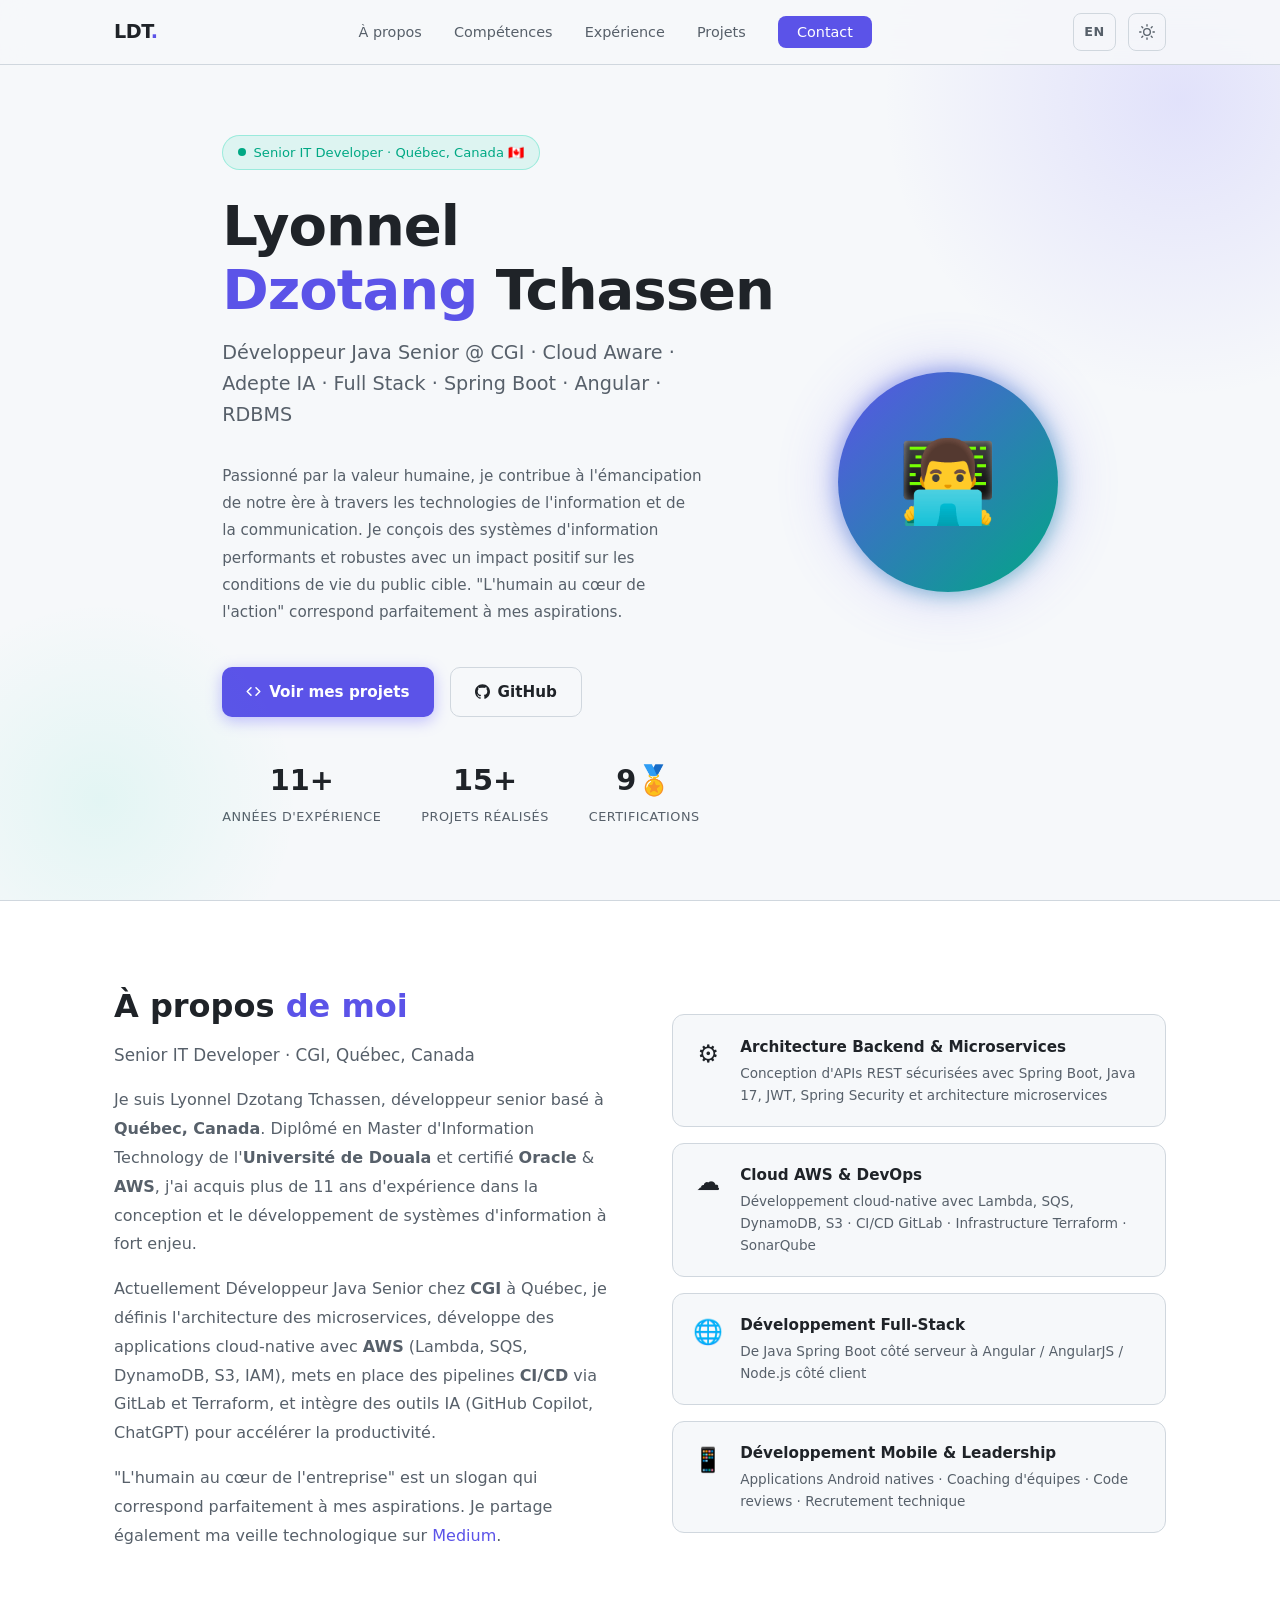
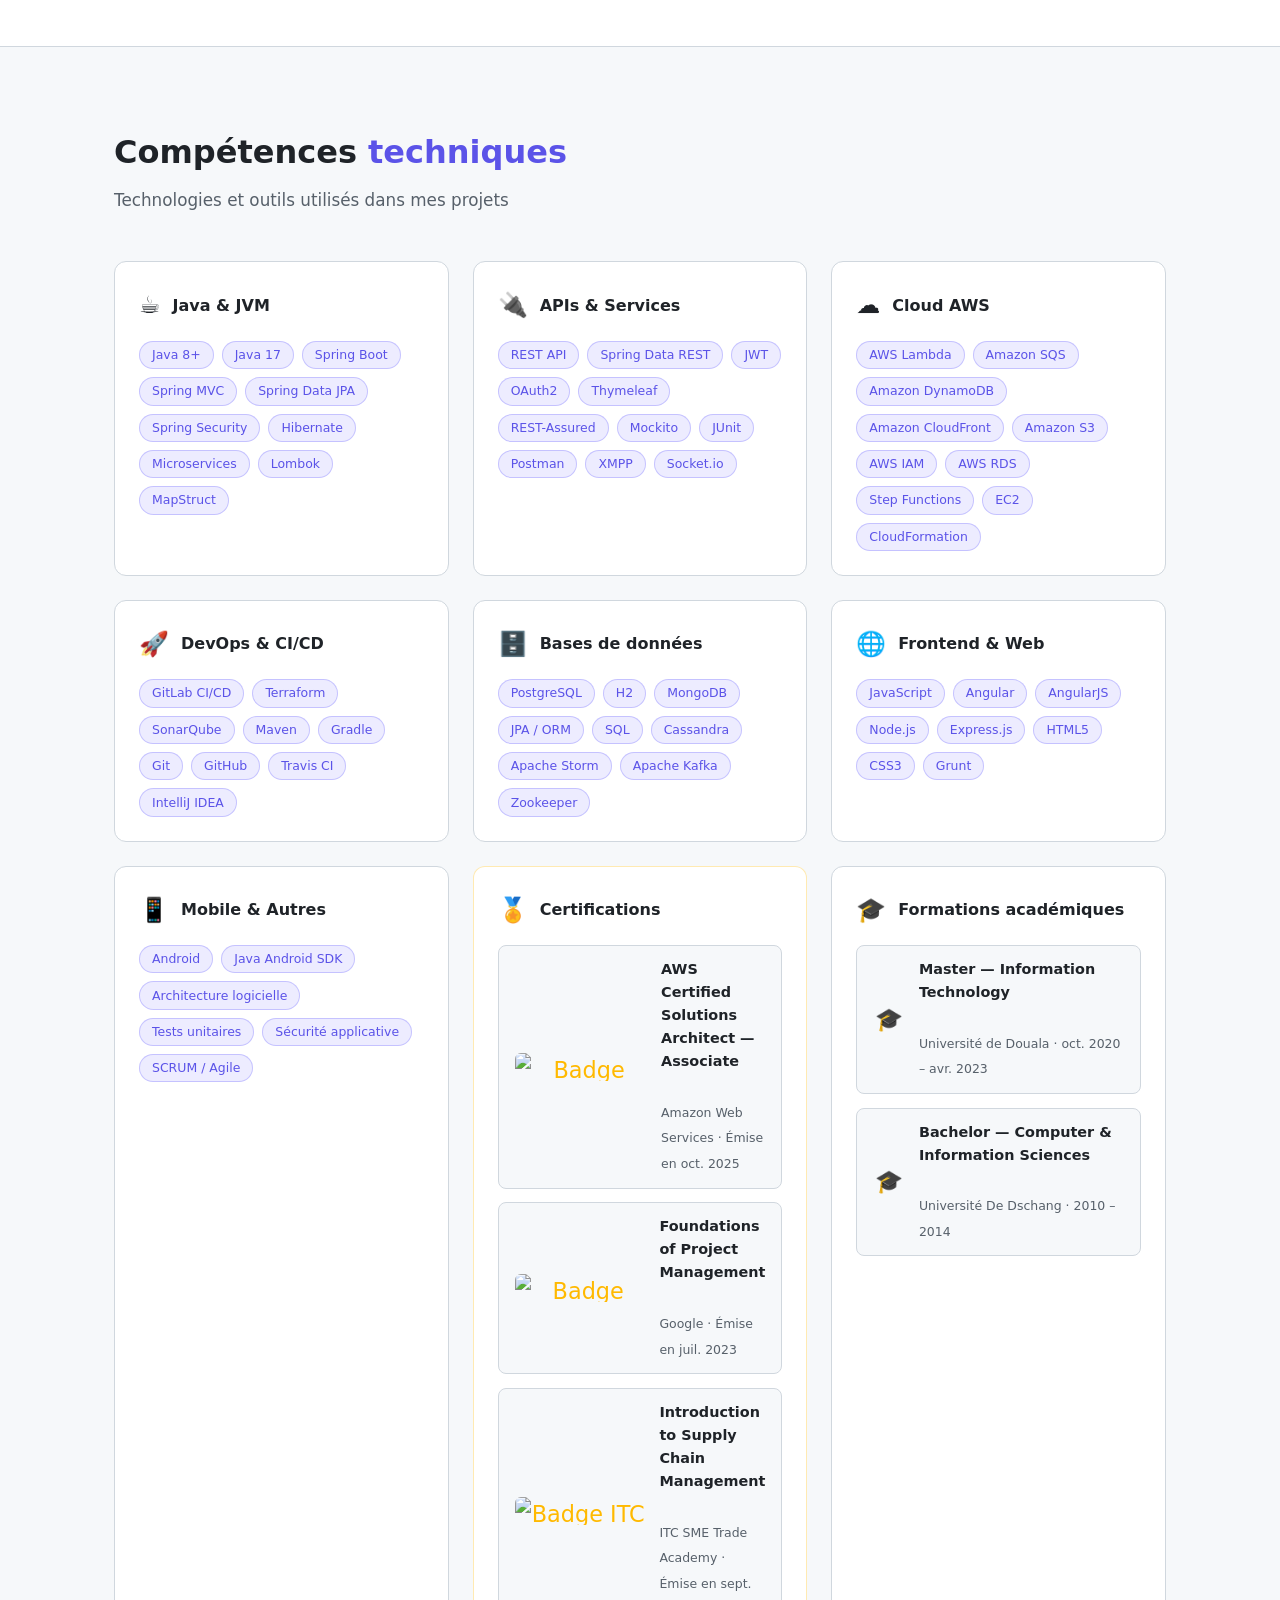
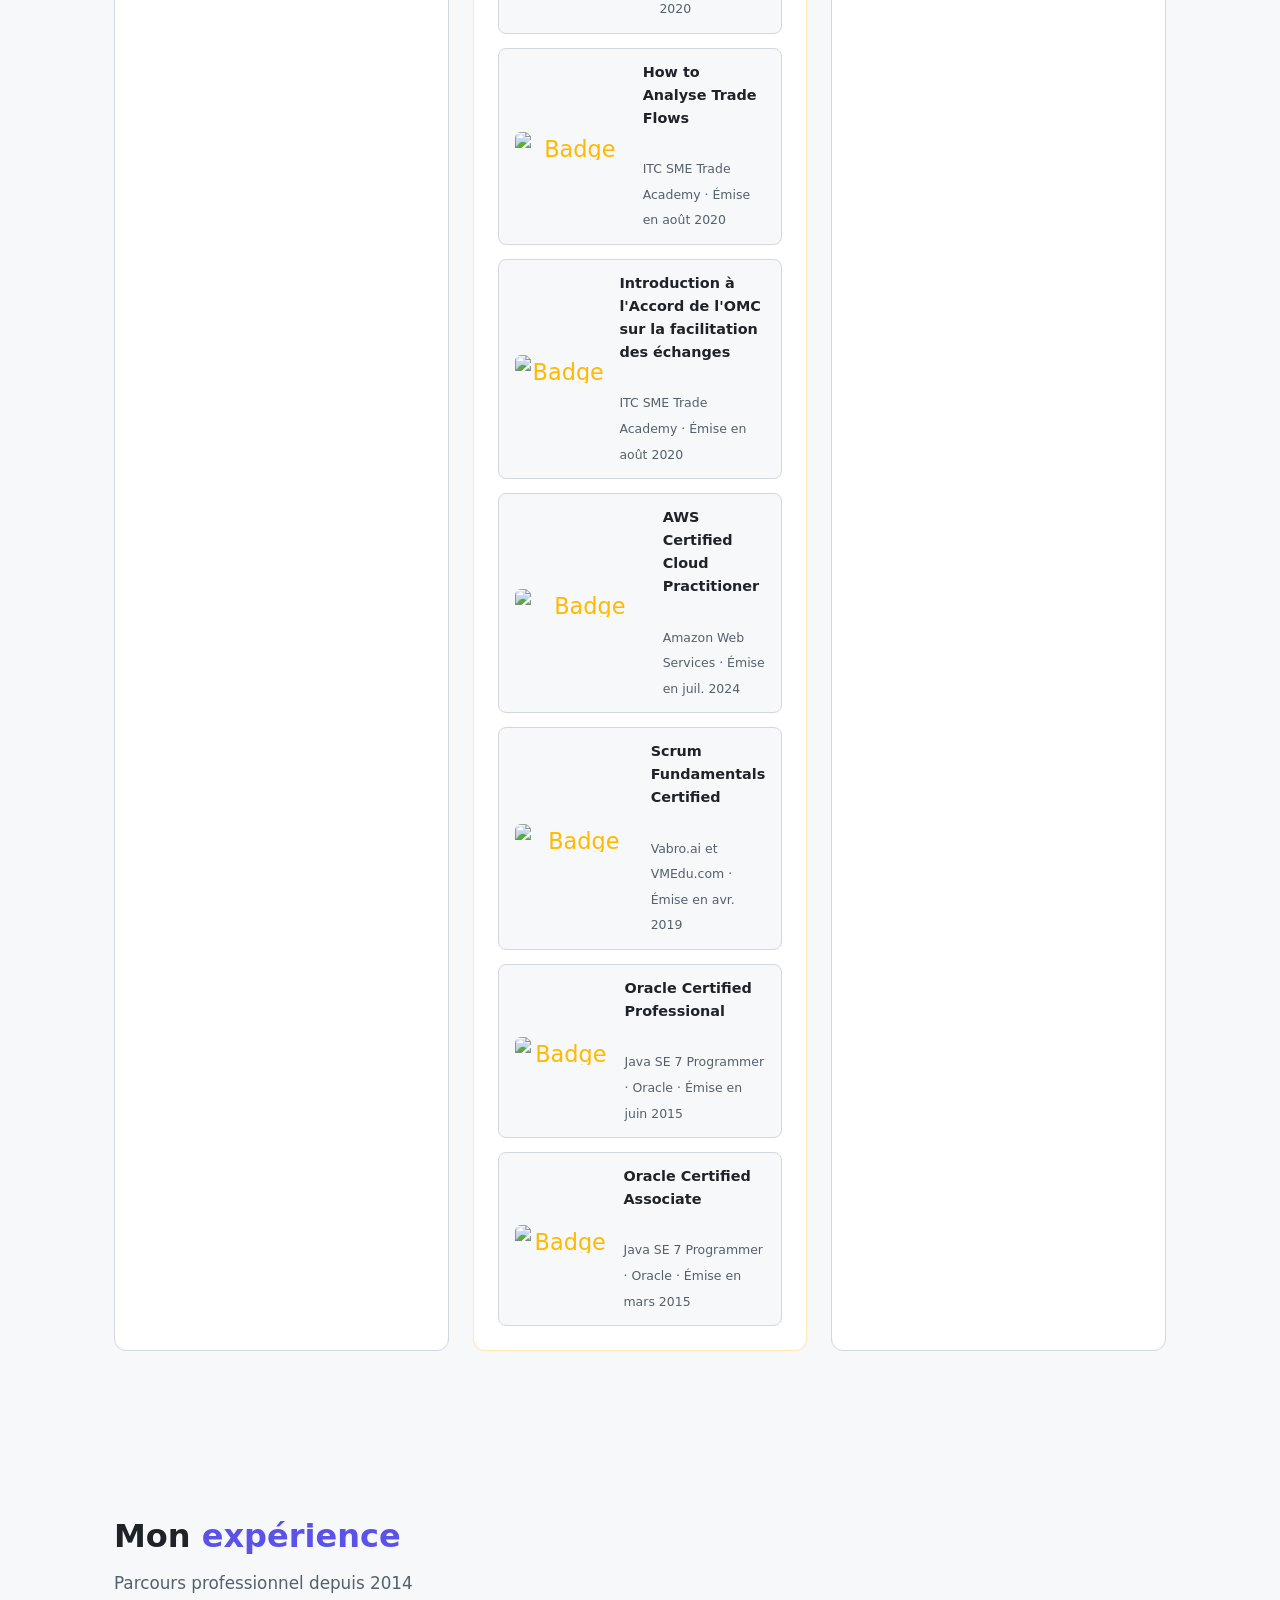
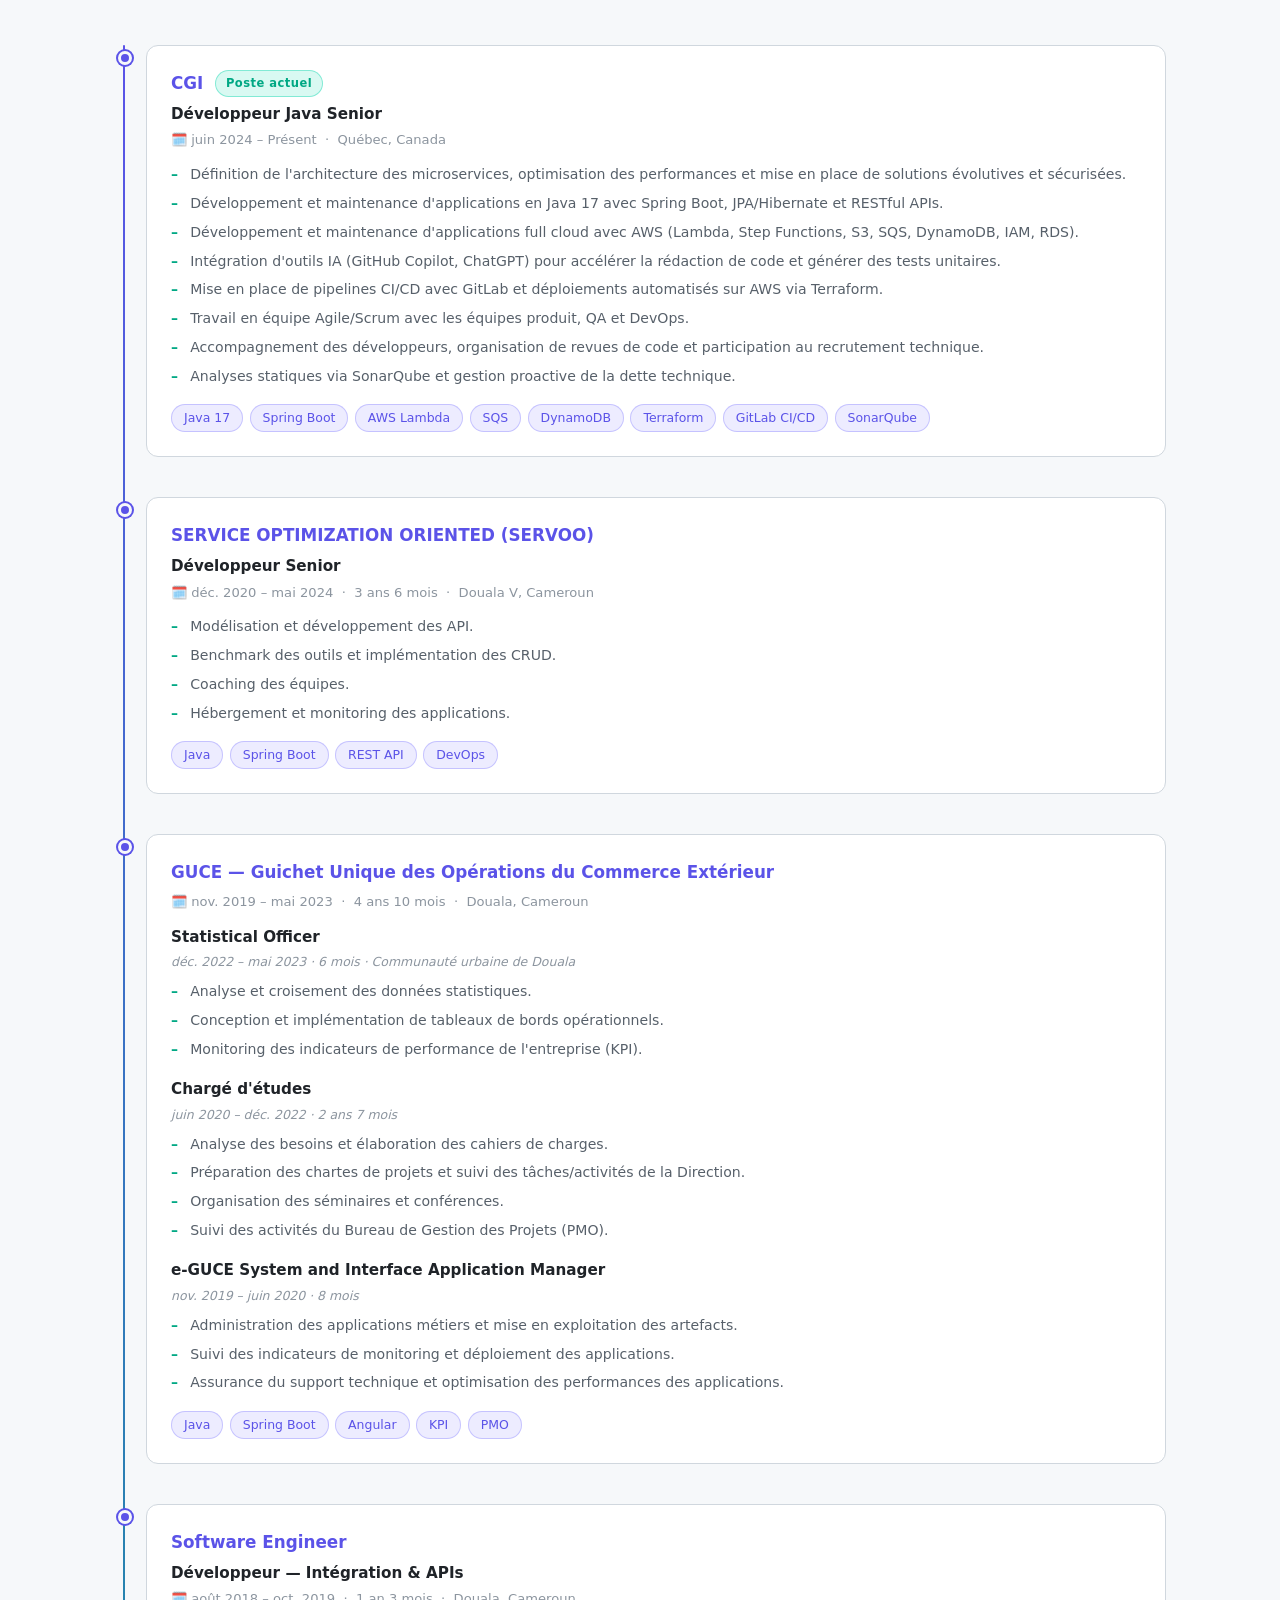
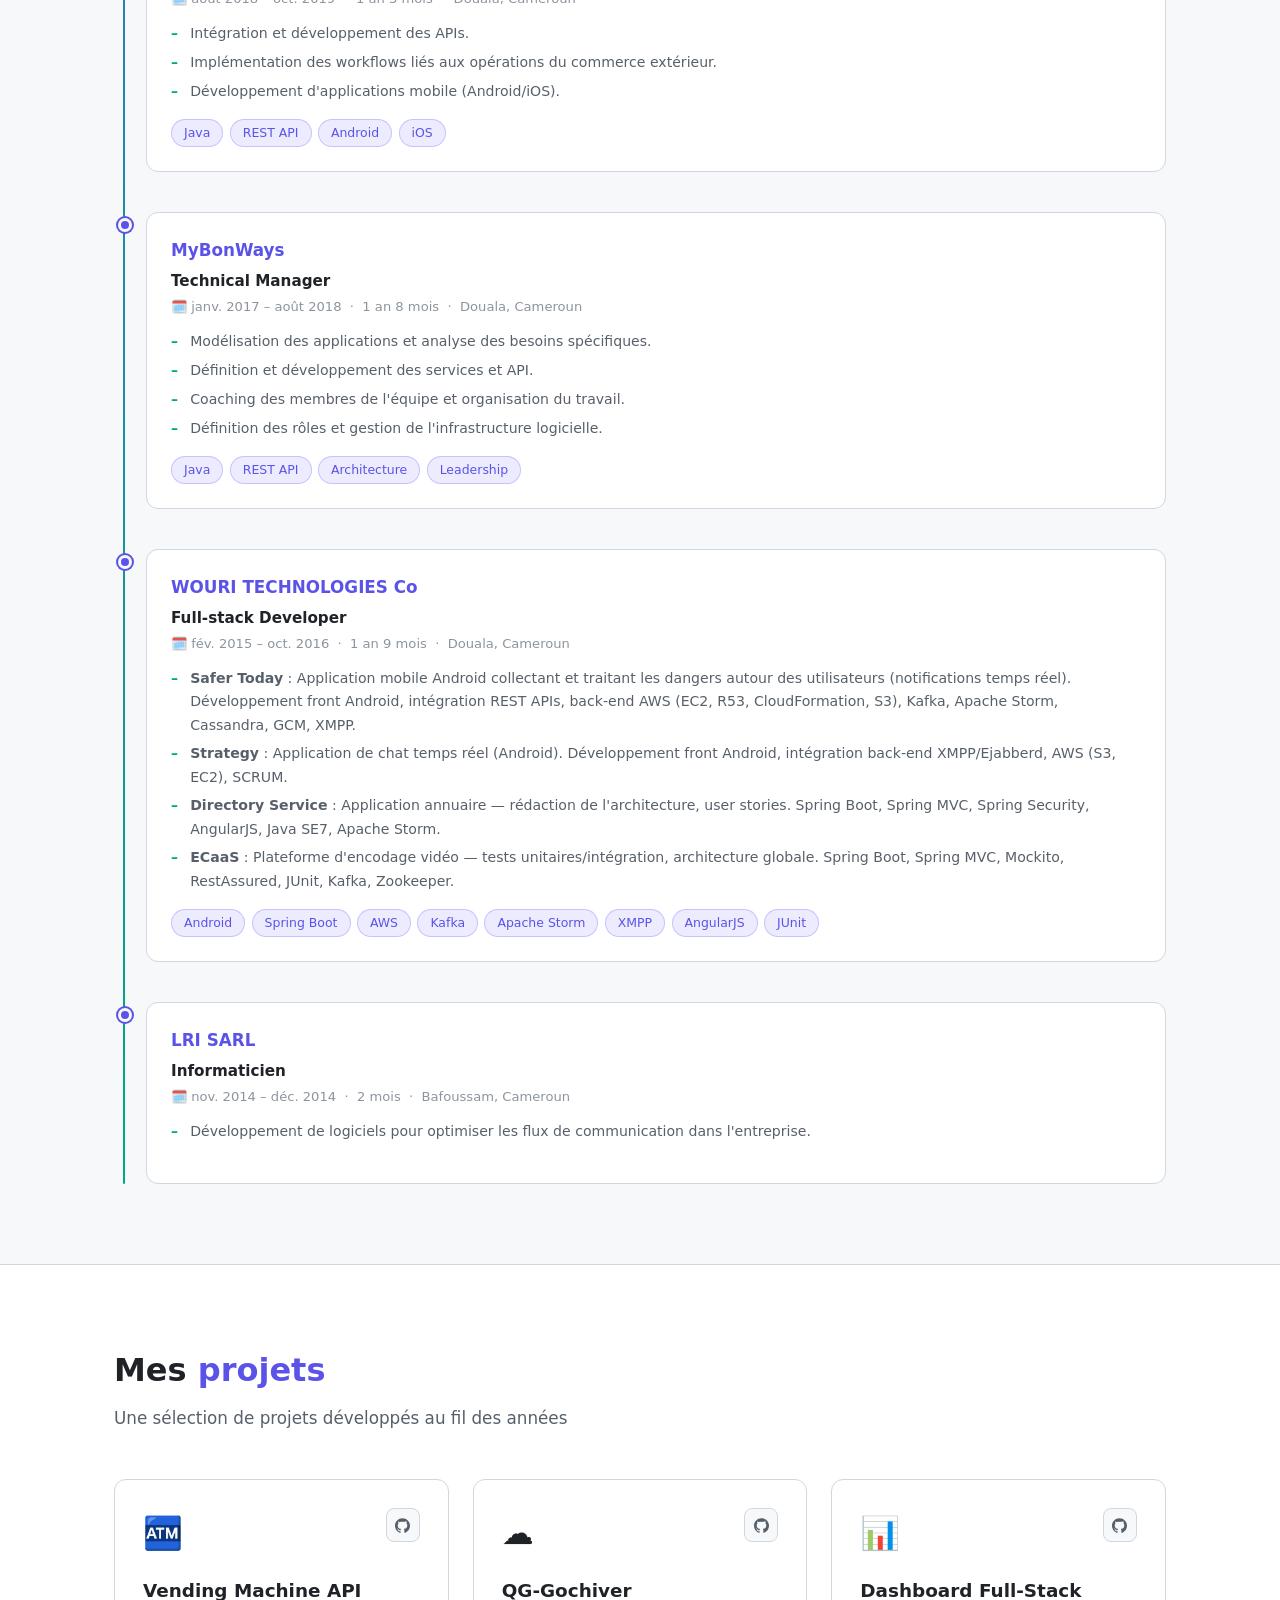
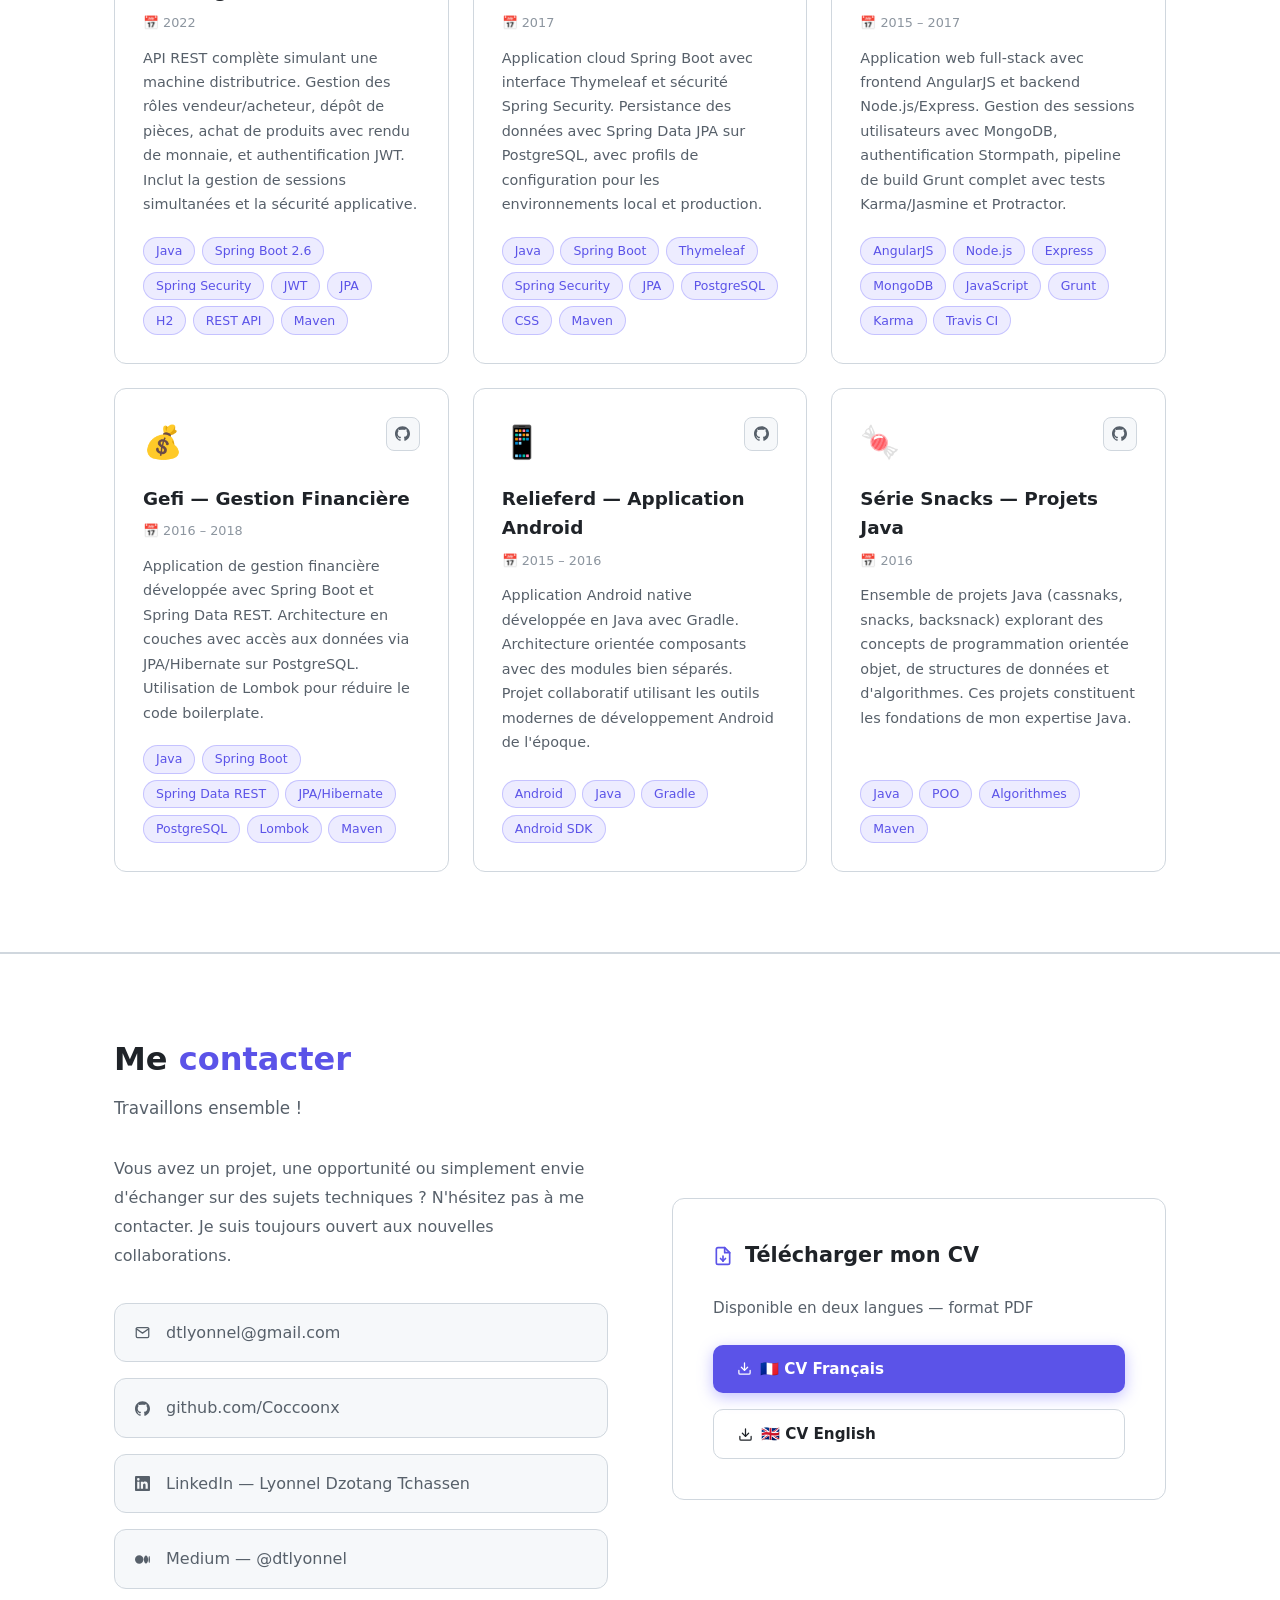
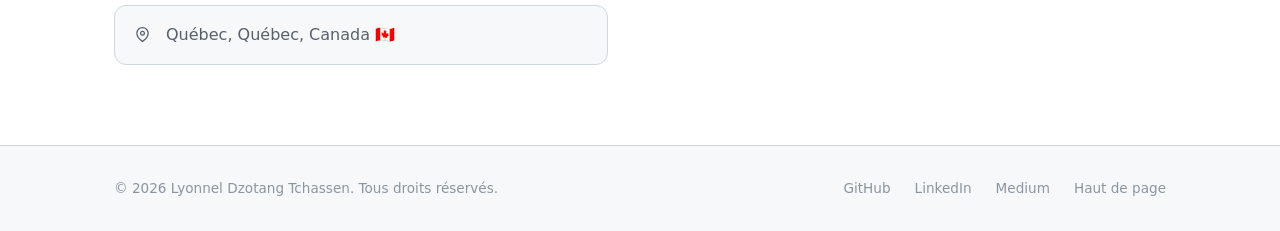
==== index.html @ f667ff1b "update text on profil" ====
<!DOCTYPE html>
<html lang="fr">
<head>
  <meta charset="UTF-8" />
  <meta name="viewport" content="width=device-width, initial-scale=1.0" />
  <meta name="description" content="Portfolio technique de Lyonnel Dzotang Tchassen — Senior IT Developer à Québec, spécialisé Java 17, Spring Boot, AWS Cloud, Microservices, CI/CD et développement Full-Stack." />
  <meta name="author" content="Lyonnel Dzotang Tchassen" />
  <title>Lyonnel Dzotang Tchassen — Portfolio</title>
  <link rel="alternate" hreflang="fr-CA" href="index.html" />
  <link rel="alternate" hreflang="en-CA" href="en-ca.html" />
  <link rel="icon" type="image/svg+xml" href="favicon.svg" />

  <!-- Stylesheet -->
  <link rel="stylesheet" href="styles.css" />
</head>
<body>

  <!-- ========== NAVIGATION ========== -->
  <nav class="nav">
    <div class="container nav-inner">
      <a href="#" class="nav-logo">LDT<span>.</span></a>
      <ul class="nav-links">
        <li><a href="#about">À propos</a></li>
        <li><a href="#skills">Compétences</a></li>
        <li><a href="#experience">Expérience</a></li>
        <li><a href="#projects">Projets</a></li>
        <li><a href="#contact" class="nav-cta">Contact</a></li>
      </ul>
      <div class="nav-right">
        <a href="en-ca.html" class="lang-switch" aria-label="Basculer vers la version anglaise">EN</a>
        <button class="theme-toggle" id="themeToggle" aria-label="Basculer le thème">
          <!-- moon icon (shown in dark mode) -->
          <svg class="icon-moon" xmlns="http://www.w3.org/2000/svg" width="16" height="16" viewBox="0 0 24 24" fill="none" stroke="currentColor" stroke-width="2" stroke-linecap="round" stroke-linejoin="round" aria-hidden="true"><path d="M21 12.79A9 9 0 1 1 11.21 3 7 7 0 0 0 21 12.79z"/></svg>
          <!-- sun icon (shown in light mode) -->
          <svg class="icon-sun" xmlns="http://www.w3.org/2000/svg" width="16" height="16" viewBox="0 0 24 24" fill="none" stroke="currentColor" stroke-width="2" stroke-linecap="round" stroke-linejoin="round" aria-hidden="true"><circle cx="12" cy="12" r="5"/><line x1="12" y1="1" x2="12" y2="3"/><line x1="12" y1="21" x2="12" y2="23"/><line x1="4.22" y1="4.22" x2="5.64" y2="5.64"/><line x1="18.36" y1="18.36" x2="19.78" y2="19.78"/><line x1="1" y1="12" x2="3" y2="12"/><line x1="21" y1="12" x2="23" y2="12"/><line x1="4.22" y1="19.78" x2="5.64" y2="18.36"/><line x1="18.36" y1="5.64" x2="19.78" y2="4.22"/></svg>
        </button>
        <button class="hamburger" id="hamburger" aria-label="Menu" aria-expanded="false">
          <span></span><span></span><span></span>
        </button>
      </div>
    </div>
  </nav>

  <!-- Mobile drawer -->
  <nav class="mobile-menu" id="mobileMenu" aria-label="Menu mobile">
    <a href="#about" class="mobile-link">À propos</a>
    <a href="#skills" class="mobile-link">Compétences</a>
    <a href="#experience" class="mobile-link">Expérience</a>
    <a href="#projects" class="mobile-link">Projets</a>
    <a href="#contact" class="mobile-cta">Contact</a>
    <a href="en-ca.html" class="mobile-link">English (CA)</a>
  </nav>

  <!-- ========== HERO ========== -->
  <section class="hero" id="home">
    <div class="container">
      <div class="hero-inner">
        <div class="hero-content">
          <div class="hero-badge">Senior IT Developer · Québec, Canada 🇨🇦</div>
          <h1 class="hero-title">
            Lyonnel<br />
            <span class="highlight">Dzotang</span> Tchassen
          </h1>
          <p class="hero-subtitle">Développeur Java Senior @ CGI · Cloud Aware · Adepte IA · Full Stack · Spring Boot · Angular · RDBMS</p>
          <p class="hero-description">
            Passionné par la valeur humaine, je contribue à l'émancipation de notre ère à travers
            les technologies de l'information et de la communication. Je conçois des systèmes
            d'information performants et robustes avec un impact positif sur les conditions de vie
            du public cible. "L'humain au cœur de l'action" correspond parfaitement à mes aspirations.
          </p>
          <div class="hero-actions">
            <a href="#projects" class="btn btn-primary">
              <svg width="15" height="15" viewBox="0 0 24 24" fill="none" stroke="currentColor" stroke-width="2.5" stroke-linecap="round" stroke-linejoin="round" aria-hidden="true"><polyline points="16 18 22 12 16 6"/><polyline points="8 6 2 12 8 18"/></svg> Voir mes projets
            </a>
            <a href="https://github.com/Coccoonx" target="_blank" rel="noopener" class="btn btn-outline">
              <svg width="15" height="15" viewBox="0 0 24 24" fill="currentColor" aria-hidden="true"><path d="M12 .297c-6.63 0-12 5.373-12 12 0 5.303 3.438 9.8 8.205 11.385.6.113.82-.258.82-.577 0-.285-.01-1.04-.015-2.04-3.338.724-4.042-1.61-4.042-1.61C4.422 18.07 3.633 17.7 3.633 17.7c-1.087-.744.084-.729.084-.729 1.205.084 1.838 1.236 1.838 1.236 1.07 1.835 2.809 1.305 3.495.998.108-.776.417-1.305.76-1.605-2.665-.3-5.466-1.332-5.466-5.93 0-1.31.465-2.38 1.235-3.22-.135-.303-.54-1.523.105-3.176 0 0 1.005-.322 3.3 1.23.96-.267 1.98-.399 3-.405 1.02.006 2.04.138 3 .405 2.28-1.552 3.285-1.23 3.285-1.23.645 1.653.24 2.873.12 3.176.765.84 1.23 1.91 1.23 3.22 0 4.61-2.805 5.625-5.475 5.92.42.36.81 1.096.81 2.22 0 1.606-.015 2.896-.015 3.286 0 .315.21.69.825.57C20.565 22.092 24 17.592 24 12.297c0-6.627-5.373-12-12-12"/></svg> GitHub
            </a>
          </div>
          <div class="hero-stats">
            <div class="stat">
              <span class="stat-number">11+</span>
              <span class="stat-label">Années d'expérience</span>
            </div>
            <div class="stat">
              <span class="stat-number">15+</span>
              <span class="stat-label">Projets réalisés</span>
            </div>
            <div class="stat">
              <span class="stat-number">9🏅</span>
              <span class="stat-label">Certifications</span>
            </div>
          </div>
        </div>
        <div class="hero-avatar" aria-hidden="true">👨‍💻</div>
      </div>
    </div>
  </section>

  <!-- ========== ABOUT ========== -->
  <section class="section about" id="about">
    <div class="container">
      <div class="about-inner">
        <div class="about-text">
          <h2 class="section-title">À propos <span>de moi</span></h2>
          <p class="section-subtitle">Senior IT Developer · CGI, Québec, Canada</p>
          <p>
            Je suis Lyonnel Dzotang Tchassen, développeur senior basé à <strong>Québec, Canada</strong>.
            Diplômé en Master d'Information Technology de l'<strong>Université de Douala</strong> et certifié
            <strong>Oracle</strong> &amp; <strong>AWS</strong>, j'ai acquis plus de 11 ans d'expérience dans
            la conception et le développement de systèmes d'information à fort enjeu.
          </p>
          <p>
            Actuellement Développeur Java Senior chez <strong>CGI</strong> à Québec, je définis l'architecture
            des microservices, développe des applications cloud-native avec <strong>AWS</strong> (Lambda,
            SQS, DynamoDB, S3, IAM), mets en place des pipelines <strong>CI/CD</strong> via GitLab et
            Terraform, et intègre des outils IA (GitHub Copilot, ChatGPT) pour accélérer la productivité.
          </p>
          <p>
            "L'humain au cœur de l'entreprise" est un slogan qui correspond parfaitement à mes aspirations.
            Je partage également ma veille technologique sur
            <a href="https://medium.com/@dtlyonnel" target="_blank" rel="noopener">Medium</a>.
          </p>
        </div>
        <div class="about-highlights">
          <div class="highlight-item">
            <span class="highlight-icon">⚙️</span>
            <div>
              <h4>Architecture Backend & Microservices</h4>
              <p>Conception d'APIs REST sécurisées avec Spring Boot, Java 17, JWT, Spring Security et architecture microservices</p>
            </div>
          </div>
          <div class="highlight-item">
            <span class="highlight-icon">☁️</span>
            <div>
              <h4>Cloud AWS & DevOps</h4>
              <p>Développement cloud-native avec Lambda, SQS, DynamoDB, S3 · CI/CD GitLab · Infrastructure Terraform · SonarQube</p>
            </div>
          </div>
          <div class="highlight-item">
            <span class="highlight-icon">🌐</span>
            <div>
              <h4>Développement Full-Stack</h4>
              <p>De Java Spring Boot côté serveur à Angular / AngularJS / Node.js côté client</p>
            </div>
          </div>
          <div class="highlight-item">
            <span class="highlight-icon">📱</span>
            <div>
              <h4>Développement Mobile & Leadership</h4>
              <p>Applications Android natives · Coaching d'équipes · Code reviews · Recrutement technique</p>
            </div>
          </div>
        </div>
      </div>
    </div>
  </section>

  <!-- ========== SKILLS ========== -->
  <section class="section" id="skills">
    <div class="container">
      <h2 class="section-title">Compétences <span>techniques</span></h2>
      <p class="section-subtitle">Technologies et outils utilisés dans mes projets</p>
      <div class="skills-grid">

        <div class="skill-category">
          <div class="skill-cat-header">
            <span class="skill-cat-icon">☕</span>
            <span class="skill-cat-title">Java & JVM</span>
          </div>
          <div class="skill-tags">
            <span class="tag">Java 8+</span>
            <span class="tag">Java 17</span>
            <span class="tag">Spring Boot</span>
            <span class="tag">Spring MVC</span>
            <span class="tag">Spring Data JPA</span>
            <span class="tag">Spring Security</span>
            <span class="tag">Hibernate</span>
            <span class="tag">Microservices</span>
            <span class="tag">Lombok</span>
            <span class="tag">MapStruct</span>
          </div>
        </div>

        <div class="skill-category">
          <div class="skill-cat-header">
            <span class="skill-cat-icon">🔌</span>
            <span class="skill-cat-title">APIs & Services</span>
          </div>
          <div class="skill-tags">
            <span class="tag">REST API</span>
            <span class="tag">Spring Data REST</span>
            <span class="tag">JWT</span>
            <span class="tag">OAuth2</span>
            <span class="tag">Thymeleaf</span>
            <span class="tag">REST-Assured</span>
            <span class="tag">Mockito</span>
            <span class="tag">JUnit</span>
            <span class="tag">Postman</span>
            <span class="tag">XMPP</span>
            <span class="tag">Socket.io</span>
          </div>
        </div>

        <div class="skill-category">
          <div class="skill-cat-header">
            <span class="skill-cat-icon">☁️</span>
            <span class="skill-cat-title">Cloud AWS</span>
          </div>
          <div class="skill-tags">
            <span class="tag">AWS Lambda</span>
            <span class="tag">Amazon SQS</span>
            <span class="tag">Amazon DynamoDB</span>
            <span class="tag">Amazon CloudFront</span>
            <span class="tag">Amazon S3</span>
            <span class="tag">AWS IAM</span>
            <span class="tag">AWS RDS</span>
            <span class="tag">Step Functions</span>
            <span class="tag">EC2</span>
            <span class="tag">CloudFormation</span>
          </div>
        </div>

        <div class="skill-category">
          <div class="skill-cat-header">
            <span class="skill-cat-icon">🚀</span>
            <span class="skill-cat-title">DevOps & CI/CD</span>
          </div>
          <div class="skill-tags">
            <span class="tag">GitLab CI/CD</span>
            <span class="tag">Terraform</span>
            <span class="tag">SonarQube</span>
            <span class="tag">Maven</span>
            <span class="tag">Gradle</span>
            <span class="tag">Git</span>
            <span class="tag">GitHub</span>
            <span class="tag">Travis CI</span>
            <span class="tag">IntelliJ IDEA</span>
          </div>
        </div>

        <div class="skill-category">
          <div class="skill-cat-header">
            <span class="skill-cat-icon">🗄️</span>
            <span class="skill-cat-title">Bases de données</span>
          </div>
          <div class="skill-tags">
            <span class="tag">PostgreSQL</span>
            <span class="tag">H2</span>
            <span class="tag">MongoDB</span>
            <span class="tag">JPA / ORM</span>
            <span class="tag">SQL</span>
            <span class="tag">Cassandra</span>
            <span class="tag">Apache Storm</span>
            <span class="tag">Apache Kafka</span>
            <span class="tag">Zookeeper</span>
          </div>
        </div>

        <div class="skill-category">
          <div class="skill-cat-header">
            <span class="skill-cat-icon">🌐</span>
            <span class="skill-cat-title">Frontend & Web</span>
          </div>
          <div class="skill-tags">
            <span class="tag">JavaScript</span>
            <span class="tag">Angular</span>
            <span class="tag">AngularJS</span>
            <span class="tag">Node.js</span>
            <span class="tag">Express.js</span>
            <span class="tag">HTML5</span>
            <span class="tag">CSS3</span>
            <span class="tag">Grunt</span>
          </div>
        </div>

        <div class="skill-category">
          <div class="skill-cat-header">
            <span class="skill-cat-icon">📱</span>
            <span class="skill-cat-title">Mobile & Autres</span>
          </div>
          <div class="skill-tags">
            <span class="tag">Android</span>
            <span class="tag">Java Android SDK</span>
            <span class="tag">Architecture logicielle</span>
            <span class="tag">Tests unitaires</span>
            <span class="tag">Sécurité applicative</span>
            <span class="tag">SCRUM / Agile</span>
          </div>
        </div>

        <div class="skill-category skill-category--cert">
          <div class="skill-cat-header">
            <span class="skill-cat-icon">🏅</span>
            <span class="skill-cat-title">Certifications</span>
          </div>
          <div class="cert-list">
            <div class="cert-item">
              <img class="cert-badge cert-badge-img" src="https://github.com/user-attachments/assets/56078456-a973-4af6-a7c3-b64ad6522e14" alt="Badge AWS Solutions Architect Associate" loading="lazy" decoding="async" />
              <div>
                <strong>AWS Certified Solutions Architect — Associate</strong><br />
                <small>Amazon Web Services · Émise en oct. 2025</small>
              </div>
            </div>
            <div class="cert-item">
              <img class="cert-badge cert-badge-img" src="https://img.shields.io/badge/Google-Project_Management-4285F4?style=for-the-badge&amp;logo=google&amp;logoColor=white" alt="Badge Google Project Management" loading="lazy" decoding="async" />
              <div>
                <strong>Foundations of Project Management</strong><br />
                <small>Google · Émise en juil. 2023</small>
              </div>
            </div>
            <div class="cert-item">
              <img class="cert-badge cert-badge-img" src="https://img.shields.io/badge/ITC-Supply_Chain_Management-0A6EBD?style=for-the-badge" alt="Badge ITC Supply Chain Management" loading="lazy" decoding="async" />
              <div>
                <strong>Introduction to Supply Chain Management</strong><br />
                <small>ITC SME Trade Academy · Émise en sept. 2020</small>
              </div>
            </div>
            <div class="cert-item">
              <img class="cert-badge cert-badge-img" src="https://img.shields.io/badge/ITC-Trade_Flows-0A6EBD?style=for-the-badge" alt="Badge ITC Trade Flows" loading="lazy" decoding="async" />
              <div>
                <strong>How to Analyse Trade Flows</strong><br />
                <small>ITC SME Trade Academy · Émise en août 2020</small>
              </div>
            </div>
            <div class="cert-item">
              <img class="cert-badge cert-badge-img" src="https://img.shields.io/badge/ITC-Trade_Facilitation-0A6EBD?style=for-the-badge" alt="Badge ITC Trade Facilitation" loading="lazy" decoding="async" />
              <div>
                <strong>Introduction à l'Accord de l'OMC sur la facilitation des échanges</strong><br />
                <small>ITC SME Trade Academy · Émise en août 2020</small>
              </div>
            </div>
            <div class="cert-item">
              <img class="cert-badge cert-badge-img" src="https://github.com/user-attachments/assets/c1d04ba4-fe42-4bd4-9ab0-0fd195fefcc6" alt="Badge AWS Cloud Practitioner" loading="lazy" decoding="async" />
              <div>
                <strong>AWS Certified Cloud Practitioner</strong><br />
                <small>Amazon Web Services · Émise en juil. 2024</small>
              </div>
            </div>
            <div class="cert-item">
              <img class="cert-badge cert-badge-img" src="https://img.shields.io/badge/Scrum-Fundamentals-009FDA?style=for-the-badge" alt="Badge Scrum Fundamentals" loading="lazy" decoding="async" />
              <div>
                <strong>Scrum Fundamentals Certified</strong><br />
                <small>Vabro.ai et VMEdu.com · Émise en avr. 2019</small>
              </div>
            </div>
            <div class="cert-item">
              <img class="cert-badge cert-badge-img" src="https://github.com/user-attachments/assets/168203d4-fb50-4c50-bf21-3f206baa89c7" alt="Badge Oracle OCP" loading="lazy" decoding="async" />
              <div>
                <strong>Oracle Certified Professional</strong><br />
                <small>Java SE 7 Programmer · Oracle · Émise en juin 2015</small>
              </div>
            </div>
            <div class="cert-item">
              <img class="cert-badge cert-badge-img" src="https://github.com/user-attachments/assets/389f35ef-4813-4294-9500-443a9073a824" alt="Badge Oracle OCA" loading="lazy" decoding="async" />
              <div>
                <strong>Oracle Certified Associate</strong><br />
                <small>Java SE 7 Programmer · Oracle · Émise en mars 2015</small>
              </div>
            </div>
          </div>
        </div>
        <div class="skill-category">
          <div class="skill-cat-header">
            <span class="skill-cat-icon">🎓</span>
            <span class="skill-cat-title">Formations académiques</span>
          </div>
          <div class="cert-list">
            <div class="cert-item">
              <span class="cert-badge">🎓</span>
              <div>
                <strong>Master — Information Technology</strong><br />
                <small>Université de Douala · oct. 2020 – avr. 2023</small>
              </div>
            </div>
            <div class="cert-item">
              <span class="cert-badge">🎓</span>
              <div>
                <strong>Bachelor — Computer &amp; Information Sciences</strong><br />
                <small>Université De Dschang · 2010 – 2014</small>
              </div>
            </div>
          </div>
        </div>
    </div>
  </section>
  <!-- ========== EXPÉRIENCE ========== -->
  <section class="section experience-section" id="experience">
    <div class="container">
      <h2 class="section-title">Mon <span>expérience</span></h2>
      <p class="section-subtitle">Parcours professionnel depuis 2014</p>
      <div class="timeline">

        <!-- CGI -->
        <div class="timeline-item">
          <div class="timeline-marker"></div>
          <div class="timeline-content">
            <div class="timeline-header">
              <h3 class="timeline-company">CGI</h3>
              <span class="timeline-badge timeline-badge--current">Poste actuel</span>
            </div>
            <h4 class="timeline-role">Développeur Java Senior</h4>
            <p class="timeline-period">🗓️ juin 2024 – Présent &nbsp;·&nbsp; Québec, Canada</p>
            <ul class="timeline-tasks">
              <li>Définition de l'architecture des microservices, optimisation des performances et mise en place de solutions évolutives et sécurisées.</li>
              <li>Développement et maintenance d'applications en Java 17 avec Spring Boot, JPA/Hibernate et RESTful APIs.</li>
              <li>Développement et maintenance d'applications full cloud avec AWS (Lambda, Step Functions, S3, SQS, DynamoDB, IAM, RDS).</li>
              <li>Intégration d'outils IA (GitHub Copilot, ChatGPT) pour accélérer la rédaction de code et générer des tests unitaires.</li>
              <li>Mise en place de pipelines CI/CD avec GitLab et déploiements automatisés sur AWS via Terraform.</li>
              <li>Travail en équipe Agile/Scrum avec les équipes produit, QA et DevOps.</li>
              <li>Accompagnement des développeurs, organisation de revues de code et participation au recrutement technique.</li>
              <li>Analyses statiques via SonarQube et gestion proactive de la dette technique.</li>
            </ul>
            <div class="timeline-tech">
              <span class="tag">Java 17</span><span class="tag">Spring Boot</span><span class="tag">AWS Lambda</span><span class="tag">SQS</span><span class="tag">DynamoDB</span><span class="tag">Terraform</span><span class="tag">GitLab CI/CD</span><span class="tag">SonarQube</span>
            </div>
          </div>
        </div>

        <!-- SERVOO -->
        <div class="timeline-item">
          <div class="timeline-marker"></div>
          <div class="timeline-content">
            <div class="timeline-header">
              <h3 class="timeline-company">SERVICE OPTIMIZATION ORIENTED (SERVOO)</h3>
            </div>
            <h4 class="timeline-role">Développeur Senior</h4>
            <p class="timeline-period">🗓️ déc. 2020 – mai 2024 &nbsp;·&nbsp; 3 ans 6 mois &nbsp;·&nbsp; Douala V, Cameroun</p>
            <ul class="timeline-tasks">
              <li>Modélisation et développement des API.</li>
              <li>Benchmark des outils et implémentation des CRUD.</li>
              <li>Coaching des équipes.</li>
              <li>Hébergement et monitoring des applications.</li>
            </ul>
            <div class="timeline-tech">
              <span class="tag">Java</span><span class="tag">Spring Boot</span><span class="tag">REST API</span><span class="tag">DevOps</span>
            </div>
          </div>
        </div>

        <!-- GUCE -->
        <div class="timeline-item">
          <div class="timeline-marker"></div>
          <div class="timeline-content">
            <div class="timeline-header">
              <h3 class="timeline-company">GUCE — Guichet Unique des Opérations du Commerce Extérieur</h3>
            </div>
            <p class="timeline-period">🗓️ nov. 2019 – mai 2023 &nbsp;·&nbsp; 4 ans 10 mois &nbsp;·&nbsp; Douala, Cameroun</p>

            <h4 class="timeline-role">Statistical Officer</h4>
            <p class="timeline-sub-period">déc. 2022 – mai 2023 · 6 mois · Communauté urbaine de Douala</p>
            <ul class="timeline-tasks">
              <li>Analyse et croisement des données statistiques.</li>
              <li>Conception et implémentation de tableaux de bords opérationnels.</li>
              <li>Monitoring des indicateurs de performance de l'entreprise (KPI).</li>
            </ul>

            <h4 class="timeline-role" style="margin-top: 1rem;">Chargé d'études</h4>
            <p class="timeline-sub-period">juin 2020 – déc. 2022 · 2 ans 7 mois</p>
            <ul class="timeline-tasks">
              <li>Analyse des besoins et élaboration des cahiers de charges.</li>
              <li>Préparation des chartes de projets et suivi des tâches/activités de la Direction.</li>
              <li>Organisation des séminaires et conférences.</li>
              <li>Suivi des activités du Bureau de Gestion des Projets (PMO).</li>
            </ul>

            <h4 class="timeline-role" style="margin-top: 1rem;">e-GUCE System and Interface Application Manager</h4>
            <p class="timeline-sub-period">nov. 2019 – juin 2020 · 8 mois</p>
            <ul class="timeline-tasks">
              <li>Administration des applications métiers et mise en exploitation des artefacts.</li>
              <li>Suivi des indicateurs de monitoring et déploiement des applications.</li>
              <li>Assurance du support technique et optimisation des performances des applications.</li>
            </ul>
            <div class="timeline-tech">
              <span class="tag">Java</span><span class="tag">Spring Boot</span><span class="tag">Angular</span><span class="tag">KPI</span><span class="tag">PMO</span>
            </div>
          </div>
        </div>

        <!-- Software Engineer (before GUCE) -->
        <div class="timeline-item">
          <div class="timeline-marker"></div>
          <div class="timeline-content">
            <div class="timeline-header">
              <h3 class="timeline-company">Software Engineer</h3>
            </div>
            <h4 class="timeline-role">Développeur — Intégration & APIs</h4>
            <p class="timeline-period">🗓️ août 2018 – oct. 2019 &nbsp;·&nbsp; 1 an 3 mois &nbsp;·&nbsp; Douala, Cameroun</p>
            <ul class="timeline-tasks">
              <li>Intégration et développement des APIs.</li>
              <li>Implémentation des workflows liés aux opérations du commerce extérieur.</li>
              <li>Développement d'applications mobile (Android/iOS).</li>
            </ul>
            <div class="timeline-tech">
              <span class="tag">Java</span><span class="tag">REST API</span><span class="tag">Android</span><span class="tag">iOS</span>
            </div>
          </div>
        </div>

        <!-- MyBonWays -->
        <div class="timeline-item">
          <div class="timeline-marker"></div>
          <div class="timeline-content">
            <div class="timeline-header">
              <h3 class="timeline-company">MyBonWays</h3>
            </div>
            <h4 class="timeline-role">Technical Manager</h4>
            <p class="timeline-period">🗓️ janv. 2017 – août 2018 &nbsp;·&nbsp; 1 an 8 mois &nbsp;·&nbsp; Douala, Cameroun</p>
            <ul class="timeline-tasks">
              <li>Modélisation des applications et analyse des besoins spécifiques.</li>
              <li>Définition et développement des services et API.</li>
              <li>Coaching des membres de l'équipe et organisation du travail.</li>
              <li>Définition des rôles et gestion de l'infrastructure logicielle.</li>
            </ul>
            <div class="timeline-tech">
              <span class="tag">Java</span><span class="tag">REST API</span><span class="tag">Architecture</span><span class="tag">Leadership</span>
            </div>
          </div>
        </div>

        <!-- WOURI TECHNOLOGIES -->
        <div class="timeline-item">
          <div class="timeline-marker"></div>
          <div class="timeline-content">
            <div class="timeline-header">
              <h3 class="timeline-company">WOURI TECHNOLOGIES Co</h3>
            </div>
            <h4 class="timeline-role">Full-stack Developer</h4>
            <p class="timeline-period">🗓️ fév. 2015 – oct. 2016 &nbsp;·&nbsp; 1 an 9 mois &nbsp;·&nbsp; Douala, Cameroun</p>
            <ul class="timeline-tasks">
              <li><strong>Safer Today</strong> : Application mobile Android collectant et traitant les dangers autour des utilisateurs (notifications temps réel). Développement front Android, intégration REST APIs, back-end AWS (EC2, R53, CloudFormation, S3), Kafka, Apache Storm, Cassandra, GCM, XMPP.</li>
              <li><strong>Strategy</strong> : Application de chat temps réel (Android). Développement front Android, intégration back-end XMPP/Ejabberd, AWS (S3, EC2), SCRUM.</li>
              <li><strong>Directory Service</strong> : Application annuaire — rédaction de l'architecture, user stories. Spring Boot, Spring MVC, Spring Security, AngularJS, Java SE7, Apache Storm.</li>
              <li><strong>ECaaS</strong> : Plateforme d'encodage vidéo — tests unitaires/intégration, architecture globale. Spring Boot, Spring MVC, Mockito, RestAssured, JUnit, Kafka, Zookeeper.</li>
            </ul>
            <div class="timeline-tech">
              <span class="tag">Android</span><span class="tag">Spring Boot</span><span class="tag">AWS</span><span class="tag">Kafka</span><span class="tag">Apache Storm</span><span class="tag">XMPP</span><span class="tag">AngularJS</span><span class="tag">JUnit</span>
            </div>
          </div>
        </div>

        <!-- LRI SARL -->
        <div class="timeline-item">
          <div class="timeline-marker"></div>
          <div class="timeline-content">
            <div class="timeline-header">
              <h3 class="timeline-company">LRI SARL</h3>
            </div>
            <h4 class="timeline-role">Informaticien</h4>
            <p class="timeline-period">🗓️ nov. 2014 – déc. 2014 &nbsp;·&nbsp; 2 mois &nbsp;·&nbsp; Bafoussam, Cameroun</p>
            <ul class="timeline-tasks">
              <li>Développement de logiciels pour optimiser les flux de communication dans l'entreprise.</li>
            </ul>
          </div>
        </div>

      </div>
    </div>
  </section>

  <section class="section" id="projects" style="background: var(--bg-card); border-top: 1px solid var(--border); border-bottom: 1px solid var(--border);">
    <div class="container">
      <h2 class="section-title">Mes <span>projets</span></h2>
      <p class="section-subtitle">Une sélection de projets développés au fil des années</p>
      <div class="projects-grid">

        <!-- Vending Machine -->
        <div class="project-card">
          <div class="project-header">
            <span class="project-icon">🏧</span>
            <div class="project-links">
              <a href="https://github.com/Coccoonx/vending-machine" target="_blank" rel="noopener" class="project-link" title="Voir sur GitHub">
                <svg width="15" height="15" viewBox="0 0 24 24" fill="currentColor" aria-hidden="true"><path d="M12 .297c-6.63 0-12 5.373-12 12 0 5.303 3.438 9.8 8.205 11.385.6.113.82-.258.82-.577 0-.285-.01-1.04-.015-2.04-3.338.724-4.042-1.61-4.042-1.61C4.422 18.07 3.633 17.7 3.633 17.7c-1.087-.744.084-.729.084-.729 1.205.084 1.838 1.236 1.838 1.236 1.07 1.835 2.809 1.305 3.495.998.108-.776.417-1.305.76-1.605-2.665-.3-5.466-1.332-5.466-5.93 0-1.31.465-2.38 1.235-3.22-.135-.303-.54-1.523.105-3.176 0 0 1.005-.322 3.3 1.23.96-.267 1.98-.399 3-.405 1.02.006 2.04.138 3 .405 2.28-1.552 3.285-1.23 3.285-1.23.645 1.653.24 2.873.12 3.176.765.84 1.23 1.91 1.23 3.22 0 4.61-2.805 5.625-5.475 5.92.42.36.81 1.096.81 2.22 0 1.606-.015 2.896-.015 3.286 0 .315.21.69.825.57C20.565 22.092 24 17.592 24 12.297c0-6.627-5.373-12-12-12"/></svg>
              </a>
            </div>
          </div>
          <h3 class="project-title">Vending Machine API</h3>
          <p class="project-year">📅 2022</p>
          <p class="project-description">
            API REST complète simulant une machine distributrice. Gestion des rôles vendeur/acheteur,
            dépôt de pièces, achat de produits avec rendu de monnaie, et authentification JWT.
            Inclut la gestion de sessions simultanées et la sécurité applicative.
          </p>
          <div class="project-tech">
            <span class="tag">Java</span>
            <span class="tag">Spring Boot 2.6</span>
            <span class="tag">Spring Security</span>
            <span class="tag">JWT</span>
            <span class="tag">JPA</span>
            <span class="tag">H2</span>
            <span class="tag">REST API</span>
            <span class="tag">Maven</span>
          </div>
        </div>

        <!-- QG-Gochiver -->
        <div class="project-card">
          <div class="project-header">
            <span class="project-icon">☁️</span>
            <div class="project-links">
              <a href="https://github.com/Coccoonx/qg-gochiver" target="_blank" rel="noopener" class="project-link" title="Voir sur GitHub">
                <svg width="15" height="15" viewBox="0 0 24 24" fill="currentColor" aria-hidden="true"><path d="M12 .297c-6.63 0-12 5.373-12 12 0 5.303 3.438 9.8 8.205 11.385.6.113.82-.258.82-.577 0-.285-.01-1.04-.015-2.04-3.338.724-4.042-1.61-4.042-1.61C4.422 18.07 3.633 17.7 3.633 17.7c-1.087-.744.084-.729.084-.729 1.205.084 1.838 1.236 1.838 1.236 1.07 1.835 2.809 1.305 3.495.998.108-.776.417-1.305.76-1.605-2.665-.3-5.466-1.332-5.466-5.93 0-1.31.465-2.38 1.235-3.22-.135-.303-.54-1.523.105-3.176 0 0 1.005-.322 3.3 1.23.96-.267 1.98-.399 3-.405 1.02.006 2.04.138 3 .405 2.28-1.552 3.285-1.23 3.285-1.23.645 1.653.24 2.873.12 3.176.765.84 1.23 1.91 1.23 3.22 0 4.61-2.805 5.625-5.475 5.92.42.36.81 1.096.81 2.22 0 1.606-.015 2.896-.015 3.286 0 .315.21.69.825.57C20.565 22.092 24 17.592 24 12.297c0-6.627-5.373-12-12-12"/></svg>
              </a>
            </div>
          </div>
          <h3 class="project-title">QG-Gochiver</h3>
          <p class="project-year">📅 2017</p>
          <p class="project-description">
            Application cloud Spring Boot avec interface Thymeleaf et sécurité Spring Security.
            Persistance des données avec Spring Data JPA sur PostgreSQL, avec profils de
            configuration pour les environnements local et production.
          </p>
          <div class="project-tech">
            <span class="tag">Java</span>
            <span class="tag">Spring Boot</span>
            <span class="tag">Thymeleaf</span>
            <span class="tag">Spring Security</span>
            <span class="tag">JPA</span>
            <span class="tag">PostgreSQL</span>
            <span class="tag">CSS</span>
            <span class="tag">Maven</span>
          </div>
        </div>

        <!-- Dashboard -->
        <div class="project-card">
          <div class="project-header">
            <span class="project-icon">📊</span>
            <div class="project-links">
              <a href="https://github.com/Coccoonx/dashboard" target="_blank" rel="noopener" class="project-link" title="Voir sur GitHub">
                <svg width="15" height="15" viewBox="0 0 24 24" fill="currentColor" aria-hidden="true"><path d="M12 .297c-6.63 0-12 5.373-12 12 0 5.303 3.438 9.8 8.205 11.385.6.113.82-.258.82-.577 0-.285-.01-1.04-.015-2.04-3.338.724-4.042-1.61-4.042-1.61C4.422 18.07 3.633 17.7 3.633 17.7c-1.087-.744.084-.729.084-.729 1.205.084 1.838 1.236 1.838 1.236 1.07 1.835 2.809 1.305 3.495.998.108-.776.417-1.305.76-1.605-2.665-.3-5.466-1.332-5.466-5.93 0-1.31.465-2.38 1.235-3.22-.135-.303-.54-1.523.105-3.176 0 0 1.005-.322 3.3 1.23.96-.267 1.98-.399 3-.405 1.02.006 2.04.138 3 .405 2.28-1.552 3.285-1.23 3.285-1.23.645 1.653.24 2.873.12 3.176.765.84 1.23 1.91 1.23 3.22 0 4.61-2.805 5.625-5.475 5.92.42.36.81 1.096.81 2.22 0 1.606-.015 2.896-.015 3.286 0 .315.21.69.825.57C20.565 22.092 24 17.592 24 12.297c0-6.627-5.373-12-12-12"/></svg>
              </a>
            </div>
          </div>
          <h3 class="project-title">Dashboard Full-Stack</h3>
          <p class="project-year">📅 2015 – 2017</p>
          <p class="project-description">
            Application web full-stack avec frontend AngularJS et backend Node.js/Express.
            Gestion des sessions utilisateurs avec MongoDB, authentification Stormpath,
            pipeline de build Grunt complet avec tests Karma/Jasmine et Protractor.
          </p>
          <div class="project-tech">
            <span class="tag">AngularJS</span>
            <span class="tag">Node.js</span>
            <span class="tag">Express</span>
            <span class="tag">MongoDB</span>
            <span class="tag">JavaScript</span>
            <span class="tag">Grunt</span>
            <span class="tag">Karma</span>
            <span class="tag">Travis CI</span>
          </div>
        </div>

        <!-- Gefi -->
        <div class="project-card">
          <div class="project-header">
            <span class="project-icon">💰</span>
            <div class="project-links">
              <a href="https://github.com/Coccoonx/gefi" target="_blank" rel="noopener" class="project-link" title="Voir sur GitHub">
                <svg width="15" height="15" viewBox="0 0 24 24" fill="currentColor" aria-hidden="true"><path d="M12 .297c-6.63 0-12 5.373-12 12 0 5.303 3.438 9.8 8.205 11.385.6.113.82-.258.82-.577 0-.285-.01-1.04-.015-2.04-3.338.724-4.042-1.61-4.042-1.61C4.422 18.07 3.633 17.7 3.633 17.7c-1.087-.744.084-.729.084-.729 1.205.084 1.838 1.236 1.838 1.236 1.07 1.835 2.809 1.305 3.495.998.108-.776.417-1.305.76-1.605-2.665-.3-5.466-1.332-5.466-5.93 0-1.31.465-2.38 1.235-3.22-.135-.303-.54-1.523.105-3.176 0 0 1.005-.322 3.3 1.23.96-.267 1.98-.399 3-.405 1.02.006 2.04.138 3 .405 2.28-1.552 3.285-1.23 3.285-1.23.645 1.653.24 2.873.12 3.176.765.84 1.23 1.91 1.23 3.22 0 4.61-2.805 5.625-5.475 5.92.42.36.81 1.096.81 2.22 0 1.606-.015 2.896-.015 3.286 0 .315.21.69.825.57C20.565 22.092 24 17.592 24 12.297c0-6.627-5.373-12-12-12"/></svg>
              </a>
            </div>
          </div>
          <h3 class="project-title">Gefi — Gestion Financière</h3>
          <p class="project-year">📅 2016 – 2018</p>
          <p class="project-description">
            Application de gestion financière développée avec Spring Boot et Spring Data REST.
            Architecture en couches avec accès aux données via JPA/Hibernate sur PostgreSQL.
            Utilisation de Lombok pour réduire le code boilerplate.
          </p>
          <div class="project-tech">
            <span class="tag">Java</span>
            <span class="tag">Spring Boot</span>
            <span class="tag">Spring Data REST</span>
            <span class="tag">JPA/Hibernate</span>
            <span class="tag">PostgreSQL</span>
            <span class="tag">Lombok</span>
            <span class="tag">Maven</span>
          </div>
        </div>

        <!-- Relieferd -->
        <div class="project-card">
          <div class="project-header">
            <span class="project-icon">📱</span>
            <div class="project-links">
              <a href="https://github.com/Coccoonx/relieferd" target="_blank" rel="noopener" class="project-link" title="Voir sur GitHub">
                <svg width="15" height="15" viewBox="0 0 24 24" fill="currentColor" aria-hidden="true"><path d="M12 .297c-6.63 0-12 5.373-12 12 0 5.303 3.438 9.8 8.205 11.385.6.113.82-.258.82-.577 0-.285-.01-1.04-.015-2.04-3.338.724-4.042-1.61-4.042-1.61C4.422 18.07 3.633 17.7 3.633 17.7c-1.087-.744.084-.729.084-.729 1.205.084 1.838 1.236 1.838 1.236 1.07 1.835 2.809 1.305 3.495.998.108-.776.417-1.305.76-1.605-2.665-.3-5.466-1.332-5.466-5.93 0-1.31.465-2.38 1.235-3.22-.135-.303-.54-1.523.105-3.176 0 0 1.005-.322 3.3 1.23.96-.267 1.98-.399 3-.405 1.02.006 2.04.138 3 .405 2.28-1.552 3.285-1.23 3.285-1.23.645 1.653.24 2.873.12 3.176.765.84 1.23 1.91 1.23 3.22 0 4.61-2.805 5.625-5.475 5.92.42.36.81 1.096.81 2.22 0 1.606-.015 2.896-.015 3.286 0 .315.21.69.825.57C20.565 22.092 24 17.592 24 12.297c0-6.627-5.373-12-12-12"/></svg>
              </a>
            </div>
          </div>
          <h3 class="project-title">Relieferd — Application Android</h3>
          <p class="project-year">📅 2015 – 2016</p>
          <p class="project-description">
            Application Android native développée en Java avec Gradle. Architecture orientée
            composants avec des modules bien séparés. Projet collaboratif utilisant les outils
            modernes de développement Android de l'époque.
          </p>
          <div class="project-tech">
            <span class="tag">Android</span>
            <span class="tag">Java</span>
            <span class="tag">Gradle</span>
            <span class="tag">Android SDK</span>
          </div>
        </div>

        <!-- Cassnaks / Snacks série -->
        <div class="project-card">
          <div class="project-header">
            <span class="project-icon">🍬</span>
            <div class="project-links">
              <a href="https://github.com/Coccoonx/cassnaks" target="_blank" rel="noopener" class="project-link" title="Voir sur GitHub">
                <svg width="15" height="15" viewBox="0 0 24 24" fill="currentColor" aria-hidden="true"><path d="M12 .297c-6.63 0-12 5.373-12 12 0 5.303 3.438 9.8 8.205 11.385.6.113.82-.258.82-.577 0-.285-.01-1.04-.015-2.04-3.338.724-4.042-1.61-4.042-1.61C4.422 18.07 3.633 17.7 3.633 17.7c-1.087-.744.084-.729.084-.729 1.205.084 1.838 1.236 1.838 1.236 1.07 1.835 2.809 1.305 3.495.998.108-.776.417-1.305.76-1.605-2.665-.3-5.466-1.332-5.466-5.93 0-1.31.465-2.38 1.235-3.22-.135-.303-.54-1.523.105-3.176 0 0 1.005-.322 3.3 1.23.96-.267 1.98-.399 3-.405 1.02.006 2.04.138 3 .405 2.28-1.552 3.285-1.23 3.285-1.23.645 1.653.24 2.873.12 3.176.765.84 1.23 1.91 1.23 3.22 0 4.61-2.805 5.625-5.475 5.92.42.36.81 1.096.81 2.22 0 1.606-.015 2.896-.015 3.286 0 .315.21.69.825.57C20.565 22.092 24 17.592 24 12.297c0-6.627-5.373-12-12-12"/></svg>
              </a>
            </div>
          </div>
          <h3 class="project-title">Série Snacks — Projets Java</h3>
          <p class="project-year">📅 2016</p>
          <p class="project-description">
            Ensemble de projets Java (cassnaks, snacks, backsnack) explorant des concepts
            de programmation orientée objet, de structures de données et d'algorithmes.
            Ces projets constituent les fondations de mon expertise Java.
          </p>
          <div class="project-tech">
            <span class="tag">Java</span>
            <span class="tag">POO</span>
            <span class="tag">Algorithmes</span>
            <span class="tag">Maven</span>
          </div>
        </div>

      </div>
    </div>
  </section>

  <!-- ========== CONTACT ========== -->
  <section class="section contact" id="contact">
    <div class="container">
      <div class="contact-inner">
        <div class="contact-info">
          <h2 class="section-title">Me <span>contacter</span></h2>
          <p class="section-subtitle">Travaillons ensemble !</p>
          <p>
            Vous avez un projet, une opportunité ou simplement envie d'échanger sur
            des sujets techniques ? N'hésitez pas à me contacter. Je suis toujours
            ouvert aux nouvelles collaborations.
          </p>
          <div class="contact-links">
            <a href="mailto:dtlyonnel@gmail.com" class="contact-link-item">
              <svg width="15" height="15" viewBox="0 0 24 24" fill="none" stroke="currentColor" stroke-width="2" stroke-linecap="round" stroke-linejoin="round" aria-hidden="true"><path d="M4 4h16c1.1 0 2 .9 2 2v12c0 1.1-.9 2-2 2H4c-1.1 0-2-.9-2-2V6c0-1.1.9-2 2-2z"/><polyline points="22,6 12,13 2,6"/></svg>
              <span>dtlyonnel@gmail.com</span>
            </a>
            <a href="https://github.com/Coccoonx" target="_blank" rel="noopener" class="contact-link-item">
              <svg width="15" height="15" viewBox="0 0 24 24" fill="currentColor" aria-hidden="true"><path d="M12 .297c-6.63 0-12 5.373-12 12 0 5.303 3.438 9.8 8.205 11.385.6.113.82-.258.82-.577 0-.285-.01-1.04-.015-2.04-3.338.724-4.042-1.61-4.042-1.61C4.422 18.07 3.633 17.7 3.633 17.7c-1.087-.744.084-.729.084-.729 1.205.084 1.838 1.236 1.838 1.236 1.07 1.835 2.809 1.305 3.495.998.108-.776.417-1.305.76-1.605-2.665-.3-5.466-1.332-5.466-5.93 0-1.31.465-2.38 1.235-3.22-.135-.303-.54-1.523.105-3.176 0 0 1.005-.322 3.3 1.23.96-.267 1.98-.399 3-.405 1.02.006 2.04.138 3 .405 2.28-1.552 3.285-1.23 3.285-1.23.645 1.653.24 2.873.12 3.176.765.84 1.23 1.91 1.23 3.22 0 4.61-2.805 5.625-5.475 5.92.42.36.81 1.096.81 2.22 0 1.606-.015 2.896-.015 3.286 0 .315.21.69.825.57C20.565 22.092 24 17.592 24 12.297c0-6.627-5.373-12-12-12"/></svg>
              <span>github.com/Coccoonx</span>
            </a>
            <a href="https://www.linkedin.com/in/lyonnel-dzotang-tchassen-37bb85104/" target="_blank" rel="noopener" class="contact-link-item">
              <svg width="15" height="15" viewBox="0 0 24 24" fill="currentColor" aria-hidden="true"><path d="M20.447 20.452h-3.554v-5.569c0-1.328-.027-3.037-1.852-3.037-1.853 0-2.136 1.445-2.136 2.939v5.667H9.351V9h3.414v1.561h.046c.477-.9 1.637-1.85 3.37-1.85 3.601 0 4.267 2.37 4.267 5.455v6.286zM5.337 7.433a2.062 2.062 0 0 1-2.063-2.065 2.064 2.064 0 1 1 2.063 2.065zm1.782 13.019H3.555V9h3.564v11.452zM22.225 0H1.771C.792 0 0 .774 0 1.729v20.542C0 23.227.792 24 1.771 24h20.451C23.2 24 24 23.227 24 22.271V1.729C24 .774 23.2 0 22.222 0h.003z"/></svg>
              <span>LinkedIn — Lyonnel Dzotang Tchassen</span>
            </a>
            <a href="https://medium.com/@dtlyonnel" target="_blank" rel="noopener" class="contact-link-item">
              <svg width="15" height="15" viewBox="0 0 24 24" fill="currentColor" aria-hidden="true"><path d="M13.54 12a6.8 6.8 0 0 1-6.77 6.82A6.8 6.8 0 0 1 0 12a6.8 6.8 0 0 1 6.77-6.82A6.8 6.8 0 0 1 13.54 12zM20.96 12c0 3.54-1.51 6.42-3.38 6.42-1.87 0-3.39-2.88-3.39-6.42s1.52-6.42 3.39-6.42 3.38 2.88 3.38 6.42M24 12c0 3.17-.53 5.75-1.19 5.75-.66 0-1.19-2.58-1.19-5.75s.53-5.75 1.19-5.75C23.47 6.25 24 8.83 24 12z"/></svg>
              <span>Medium — @dtlyonnel</span>
            </a>
            <div class="contact-link-item" style="cursor: default;">
              <svg width="15" height="15" viewBox="0 0 24 24" fill="none" stroke="currentColor" stroke-width="2" stroke-linecap="round" stroke-linejoin="round" aria-hidden="true"><path d="M21 10c0 7-9 13-9 13s-9-6-9-13a9 9 0 0 1 18 0z"/><circle cx="12" cy="10" r="3"/></svg>
              <span>Québec, Québec, Canada 🇨🇦</span>
            </div>
          </div>
        </div>
        <div class="cv-download">
          <h3 class="cv-download-title">
            <svg width="20" height="20" viewBox="0 0 24 24" fill="none" stroke="currentColor" stroke-width="2" stroke-linecap="round" stroke-linejoin="round" aria-hidden="true"><path d="M14 2H6a2 2 0 0 0-2 2v16a2 2 0 0 0 2 2h12a2 2 0 0 0 2-2V8z"/><polyline points="14 2 14 8 20 8"/><line x1="12" y1="18" x2="12" y2="12"/><line x1="9" y1="15" x2="12" y2="18"/><line x1="15" y1="15" x2="12" y2="18"/></svg>
            Télécharger mon CV
          </h3>
          <p class="cv-download-subtitle">Disponible en deux langues — format PDF</p>
          <div class="cv-download-actions">
            <a href="https://bit.ly/lead-lyonnel-dzotang-cv-fr" target="_blank" rel="noopener" class="btn btn-primary">
              <svg width="15" height="15" viewBox="0 0 24 24" fill="none" stroke="currentColor" stroke-width="2" stroke-linecap="round" stroke-linejoin="round" aria-hidden="true"><path d="M21 15v4a2 2 0 0 1-2 2H5a2 2 0 0 1-2-2v-4"/><polyline points="7 10 12 15 17 10"/><line x1="12" y1="15" x2="12" y2="3"/></svg>
              🇫🇷 CV Français
            </a>
            <a href="https://bit.ly/lead-lyonnel-dzotang-resume-en" target="_blank" rel="noopener" class="btn btn-outline">
              <svg width="15" height="15" viewBox="0 0 24 24" fill="none" stroke="currentColor" stroke-width="2" stroke-linecap="round" stroke-linejoin="round" aria-hidden="true"><path d="M21 15v4a2 2 0 0 1-2 2H5a2 2 0 0 1-2-2v-4"/><polyline points="7 10 12 15 17 10"/><line x1="12" y1="15" x2="12" y2="3"/></svg>
              🇬🇧 CV English
            </a>
          </div>
        </div>
      </div>
    </div>
  </section>

  <!-- ========== FOOTER ========== -->
  <footer class="footer">
    <div class="container footer-inner">
      <p>© 2026 Lyonnel Dzotang Tchassen. Tous droits réservés.</p>
      <div class="footer-links">
        <a href="https://github.com/Coccoonx" target="_blank" rel="noopener">GitHub</a>
        <a href="https://www.linkedin.com/in/lyonnel-dzotang-tchassen-37bb85104/" target="_blank" rel="noopener">LinkedIn</a>
        <a href="https://medium.com/@dtlyonnel" target="_blank" rel="noopener">Medium</a>
        <a href="#home">Haut de page</a>
      </div>
    </div>
  </footer>

  <!-- ========== SCRIPTS ========== -->
  <script>
    /* ---- Theme management ---- */
    const root = document.documentElement;
    const toggleBtn = document.getElementById('themeToggle');

    // Determine initial theme: localStorage > OS preference > dark default
    function getInitialTheme() {
      const stored = localStorage.getItem('theme');
      if (stored) return stored;
      return window.matchMedia('(prefers-color-scheme: light)').matches ? 'light' : 'dark';
    }

    function applyTheme(theme) {
      root.setAttribute('data-theme', theme);
      localStorage.setItem('theme', theme);
    }

    applyTheme(getInitialTheme());

    toggleBtn.addEventListener('click', () => {
      const current = root.getAttribute('data-theme');
      applyTheme(current === 'light' ? 'dark' : 'light');
    });

    // Keep in sync if the user changes OS theme
    window.matchMedia('(prefers-color-scheme: light)').addEventListener('change', (e) => {
      if (!localStorage.getItem('theme')) {
        applyTheme(e.matches ? 'light' : 'dark');
      }
    });

    /* ---- Hamburger / mobile menu ---- */
    const hamburger = document.getElementById('hamburger');
    const mobileMenu = document.getElementById('mobileMenu');

    function closeMobileMenu() {
      hamburger.classList.remove('open');
      hamburger.setAttribute('aria-expanded', 'false');
      mobileMenu.classList.remove('open');
    }

    hamburger.addEventListener('click', () => {
      const isOpen = mobileMenu.classList.toggle('open');
      hamburger.classList.toggle('open', isOpen);
      hamburger.setAttribute('aria-expanded', String(isOpen));
    });

    // Close menu when a mobile link is clicked
    mobileMenu.querySelectorAll('a').forEach(link => {
      link.addEventListener('click', closeMobileMenu);
    });

    // Close menu on outside click
    document.addEventListener('click', (e) => {
      if (!hamburger.contains(e.target) && !mobileMenu.contains(e.target)) {
        closeMobileMenu();
      }
    });

    /* ---- Active nav link on scroll ---- */
    const sections = document.querySelectorAll('section[id]');
    const navLinks = document.querySelectorAll('.nav-links a');

    const observer = new IntersectionObserver((entries) => {
      entries.forEach(entry => {
        if (entry.isIntersecting) {
          navLinks.forEach(link => {
            link.classList.toggle(
              'active',
              link.getAttribute('href') === '#' + entry.target.id
            );
          });
        }
      });
    }, { rootMargin: '-50% 0px -50% 0px' });

    sections.forEach(section => observer.observe(section));

  </script>
</body>
</html>
---- styles.css ----
/* =============================================
   Portfolio - Lyonnel Dzotang Tchassen
   ============================================= */

/* --- Reset & Variables --- */
*, *::before, *::after {
  box-sizing: border-box;
  margin: 0;
  padding: 0;
}

/* Dark theme (default) */
:root {
  --primary: #6C63FF;
  --primary-dark: #5A52D5;
  --accent: #00D4AA;
  --bg: #0D1117;
  --bg-card: #161B22;
  --bg-card-hover: #1C2333;
  --border: #30363D;
  --text-primary: #E6EDF3;
  --text-secondary: #8B949E;
  --text-muted: #6E7681;
  --nav-bg: rgba(13, 17, 23, 0.85);
  --shadow: 0 4px 20px rgba(0, 0, 0, 0.4);
  --shadow-hover: 0 8px 30px rgba(108, 99, 255, 0.25);
  --radius: 12px;
  --transition: 0.3s ease;
}

/* Light theme */
[data-theme="light"] {
  --primary: #5B53E8;
  --primary-dark: #4A44C8;
  --accent: #00A884;
  --bg: #F6F8FA;
  --bg-card: #FFFFFF;
  --bg-card-hover: #EEF1F8;
  --border: #D0D7DE;
  --text-primary: #1F2328;
  --text-secondary: #57606A;
  --text-muted: #8C959F;
  --nav-bg: rgba(246, 248, 250, 0.88);
  --shadow: 0 4px 20px rgba(0, 0, 0, 0.08);
  --shadow-hover: 0 8px 30px rgba(91, 83, 232, 0.18);
}

/* Honor OS preference when no explicit data-theme is set */
@media (prefers-color-scheme: light) {
  :root:not([data-theme="dark"]) {
    --primary: #5B53E8;
    --primary-dark: #4A44C8;
    --accent: #00A884;
    --bg: #F6F8FA;
    --bg-card: #FFFFFF;
    --bg-card-hover: #EEF1F8;
    --border: #D0D7DE;
    --text-primary: #1F2328;
    --text-secondary: #57606A;
    --text-muted: #8C959F;
    --nav-bg: rgba(246, 248, 250, 0.88);
    --shadow: 0 4px 20px rgba(0, 0, 0, 0.08);
    --shadow-hover: 0 8px 30px rgba(91, 83, 232, 0.18);
  }
}

/* --- Base --- */
html {
  scroll-behavior: smooth;
  font-size: 16px;
}

body {
  font-family: 'Inter', ui-sans-serif, system-ui, -apple-system, BlinkMacSystemFont, 'Segoe UI', 'Helvetica Neue', Arial, sans-serif;
  background-color: var(--bg);
  color: var(--text-primary);
  line-height: 1.6;
  overflow-x: hidden;
}

a {
  color: var(--primary);
  text-decoration: none;
  transition: color var(--transition);
}

a:hover {
  color: var(--accent);
}

img {
  max-width: 100%;
}

/* --- Utility --- */
.container {
  max-width: 1100px;
  margin: 0 auto;
  padding: 0 1.5rem;
}

.section {
  padding: 5rem 0;
}

.section-title {
  font-size: 2rem;
  font-weight: 700;
  margin-bottom: 0.5rem;
  color: var(--text-primary);
}

.section-subtitle {
  color: var(--text-secondary);
  margin-bottom: 3rem;
  font-size: 1.05rem;
}

.section-title span {
  color: var(--primary);
}

.tag {
  display: inline-block;
  background: rgba(108, 99, 255, 0.12);
  color: var(--primary);
  border: 1px solid rgba(108, 99, 255, 0.3);
  border-radius: 20px;
  padding: 0.2rem 0.75rem;
  font-size: 0.78rem;
  font-weight: 500;
  transition: background var(--transition), color var(--transition);
}

.tag:hover {
  background: rgba(108, 99, 255, 0.25);
  color: #fff;
}

/* --- Navigation --- */
.nav {
  position: fixed;
  top: 0;
  left: 0;
  right: 0;
  z-index: 100;
  background: var(--nav-bg);
  backdrop-filter: blur(12px);
  -webkit-backdrop-filter: blur(12px);
  border-bottom: 1px solid var(--border);
  transition: background var(--transition), border-color var(--transition);
}

.nav-inner {
  display: flex;
  align-items: center;
  justify-content: space-between;
  height: 64px;
}

.nav-logo {
  font-weight: 700;
  font-size: 1.2rem;
  color: var(--text-primary);
  letter-spacing: -0.5px;
}

.nav-logo span {
  color: var(--primary);
}

.nav-links {
  display: flex;
  gap: 2rem;
  list-style: none;
}

.nav-links a {
  color: var(--text-secondary);
  font-size: 0.9rem;
  font-weight: 500;
  transition: color var(--transition);
}

.nav-links a:hover {
  color: var(--text-primary);
}

.nav-right {
  display: flex;
  align-items: center;
  gap: 0.75rem;
}


.lang-switch {
  display: inline-flex;
  align-items: center;
  justify-content: center;
  min-width: 38px;
  height: 38px;
  padding: 0 0.65rem;
  border-radius: 8px;
  border: 1px solid var(--border);
  color: var(--text-secondary);
  font-size: 0.8rem;
  font-weight: 700;
  letter-spacing: 0.4px;
  transition: border-color var(--transition), color var(--transition), background var(--transition);
}

.lang-switch:hover {
  border-color: var(--primary);
  color: var(--primary);
  background: rgba(108, 99, 255, 0.08);
}

/* --- Theme Toggle Button --- */
.theme-toggle {
  display: inline-flex;
  align-items: center;
  justify-content: center;
  width: 38px;
  height: 38px;
  border-radius: 8px;
  border: 1px solid var(--border);
  background: transparent;
  color: var(--text-secondary);
  cursor: pointer;
  font-size: 1rem;
  transition: border-color var(--transition), color var(--transition), background var(--transition);
  flex-shrink: 0;
}

.theme-toggle:hover {
  border-color: var(--primary);
  color: var(--primary);
  background: rgba(108, 99, 255, 0.08);
}

/* Icon swap based on theme — show moon in dark, sun in light */
.theme-toggle .icon-sun  { display: none; }
.theme-toggle .icon-moon { display: block; }
[data-theme="light"] .theme-toggle .icon-sun  { display: block; }
[data-theme="light"] .theme-toggle .icon-moon { display: none; }

/* OS light preference (no explicit data-theme) */
@media (prefers-color-scheme: light) {
  :root:not([data-theme="dark"]) .theme-toggle .icon-sun  { display: block; }
  :root:not([data-theme="dark"]) .theme-toggle .icon-moon { display: none; }
}

/* --- Hamburger Button (mobile only) --- */
.hamburger {
  display: none;
  flex-direction: column;
  justify-content: center;
  gap: 5px;
  width: 38px;
  height: 38px;
  padding: 6px;
  border-radius: 8px;
  border: 1px solid var(--border);
  background: transparent;
  cursor: pointer;
  transition: border-color var(--transition);
}

.hamburger:hover { border-color: var(--primary); }

.hamburger span {
  display: block;
  height: 2px;
  background: var(--text-primary);
  border-radius: 2px;
  transition: transform 0.3s ease, opacity 0.3s ease, background var(--transition);
}

/* Hamburger → X animation */
.hamburger.open span:nth-child(1) { transform: translateY(7px) rotate(45deg); }
.hamburger.open span:nth-child(2) { opacity: 0; }
.hamburger.open span:nth-child(3) { transform: translateY(-7px) rotate(-45deg); }

/* --- Mobile nav drawer --- */
.mobile-menu {
  display: none;
  position: fixed;
  top: 64px;
  left: 0;
  right: 0;
  background: var(--bg-card);
  border-bottom: 1px solid var(--border);
  padding: 1.25rem 1.5rem;
  z-index: 99;
  flex-direction: column;
  gap: 0.25rem;
  box-shadow: var(--shadow);
}

.mobile-menu.open { display: flex; }

.mobile-menu a {
  display: block;
  padding: 0.75rem 0.5rem;
  color: var(--text-secondary);
  font-size: 0.95rem;
  font-weight: 500;
  border-bottom: 1px solid var(--border);
  transition: color var(--transition);
}

.mobile-menu a:last-child { border-bottom: none; }

.mobile-menu a:hover,
.mobile-menu a.mobile-cta { color: var(--primary); }

.nav-cta {
  background: var(--primary);
  color: #fff !important;
  padding: 0.5rem 1.2rem;
  border-radius: 8px;
  transition: background var(--transition) !important;
}

.nav-cta:hover {
  background: var(--primary-dark) !important;
  color: #fff !important;
}


.hero {
  min-height: 100vh;
  display: flex;
  align-items: center;
  padding-top: 64px;
  position: relative;
  overflow: hidden;
}

.hero::before {
  content: '';
  position: absolute;
  top: -200px;
  right: -200px;
  width: 600px;
  height: 600px;
  background: radial-gradient(circle, rgba(108, 99, 255, 0.15), transparent 70%);
  pointer-events: none;
}

.hero::after {
  content: '';
  position: absolute;
  bottom: -100px;
  left: -100px;
  width: 400px;
  height: 400px;
  background: radial-gradient(circle, rgba(0, 212, 170, 0.08), transparent 70%);
  pointer-events: none;
}

.hero-inner {
  display: grid;
  grid-template-columns: 1fr auto;
  gap: 4rem;
  align-items: center;
}

.hero-badge {
  display: inline-flex;
  align-items: center;
  gap: 0.5rem;
  background: rgba(0, 212, 170, 0.1);
  border: 1px solid rgba(0, 212, 170, 0.3);
  color: var(--accent);
  padding: 0.35rem 0.9rem;
  border-radius: 20px;
  font-size: 0.82rem;
  font-weight: 500;
  margin-bottom: 1.5rem;
}

.hero-badge::before {
  content: '';
  width: 8px;
  height: 8px;
  background: var(--accent);
  border-radius: 50%;
  animation: pulse 2s infinite;
}

@keyframes pulse {
  0%, 100% { opacity: 1; transform: scale(1); }
  50% { opacity: 0.5; transform: scale(1.3); }
}

.hero-title {
  font-size: clamp(2.2rem, 5vw, 3.5rem);
  font-weight: 800;
  line-height: 1.15;
  letter-spacing: -1px;
  margin-bottom: 1rem;
}

.hero-title .highlight {
  color: var(--primary);
}

.hero-subtitle {
  font-size: 1.2rem;
  color: var(--text-secondary);
  margin-bottom: 2rem;
  font-weight: 400;
  max-width: 500px;
}

.hero-description {
  color: var(--text-secondary);
  font-size: 0.95rem;
  max-width: 480px;
  margin-bottom: 2.5rem;
  line-height: 1.8;
}

.hero-actions {
  display: flex;
  gap: 1rem;
  flex-wrap: wrap;
}

.btn {
  display: inline-flex;
  align-items: center;
  gap: 0.5rem;
  padding: 0.75rem 1.5rem;
  border-radius: 10px;
  font-weight: 600;
  font-size: 0.95rem;
  transition: all var(--transition);
  cursor: pointer;
  border: none;
}

.btn-primary {
  background: var(--primary);
  color: #fff;
  box-shadow: 0 4px 15px rgba(108, 99, 255, 0.4);
}

.btn-primary:hover {
  background: var(--primary-dark);
  color: #fff;
  transform: translateY(-2px);
  box-shadow: 0 6px 20px rgba(108, 99, 255, 0.5);
}

.btn-outline {
  background: transparent;
  color: var(--text-primary);
  border: 1px solid var(--border);
}

.btn-outline:hover {
  border-color: var(--primary);
  color: var(--primary);
  transform: translateY(-2px);
}

.hero-avatar {
  width: 220px;
  height: 220px;
  border-radius: 50%;
  background: linear-gradient(135deg, var(--primary) 0%, var(--accent) 100%);
  display: flex;
  align-items: center;
  justify-content: center;
  font-size: 5rem;
  flex-shrink: 0;
  box-shadow: 0 0 60px rgba(108, 99, 255, 0.3);
  position: relative;
}

.hero-avatar::after {
  content: '';
  position: absolute;
  inset: -3px;
  border-radius: 50%;
  background: linear-gradient(135deg, var(--primary), var(--accent));
  z-index: -1;
  opacity: 0.5;
  filter: blur(10px);
}

.hero-stats {
  display: flex;
  gap: 2.5rem;
  margin-top: 2.5rem;
}

.stat {
  text-align: center;
}

.stat-number {
  display: block;
  font-size: 1.8rem;
  font-weight: 800;
  color: var(--text-primary);
}

.stat-label {
  font-size: 0.8rem;
  color: var(--text-secondary);
  text-transform: uppercase;
  letter-spacing: 0.5px;
}

/* --- About --- */
.about {
  background: var(--bg-card);
  border-top: 1px solid var(--border);
  border-bottom: 1px solid var(--border);
}

.about-inner {
  display: grid;
  grid-template-columns: 1fr 1fr;
  gap: 4rem;
  align-items: center;
}

.about-text p {
  color: var(--text-secondary);
  margin-bottom: 1rem;
  line-height: 1.8;
}

.about-highlights {
  display: flex;
  flex-direction: column;
  gap: 1rem;
}

.highlight-item {
  display: flex;
  align-items: flex-start;
  gap: 1rem;
  padding: 1.2rem;
  background: var(--bg);
  border-radius: var(--radius);
  border: 1px solid var(--border);
  transition: border-color var(--transition), transform var(--transition);
}

.highlight-item:hover {
  border-color: var(--primary);
  transform: translateX(4px);
}

.highlight-icon {
  font-size: 1.5rem;
  min-width: 2rem;
  text-align: center;
}

.highlight-item h4 {
  font-size: 0.95rem;
  font-weight: 600;
  margin-bottom: 0.25rem;
}

.highlight-item p {
  font-size: 0.85rem;
  color: var(--text-secondary);
}

/* --- Skills --- */
.skills-grid {
  display: grid;
  grid-template-columns: repeat(auto-fill, minmax(280px, 1fr));
  gap: 1.5rem;
}

.skill-category {
  background: var(--bg-card);
  border: 1px solid var(--border);
  border-radius: var(--radius);
  padding: 1.5rem;
  transition: border-color var(--transition), transform var(--transition), box-shadow var(--transition);
}

.skill-category:hover {
  border-color: var(--primary);
  transform: translateY(-4px);
  box-shadow: var(--shadow-hover);
}

.skill-cat-header {
  display: flex;
  align-items: center;
  gap: 0.75rem;
  margin-bottom: 1rem;
}

.skill-cat-icon {
  font-size: 1.5rem;
}

.skill-cat-title {
  font-size: 1rem;
  font-weight: 700;
}

.skill-tags {
  display: flex;
  flex-wrap: wrap;
  gap: 0.5rem;
}

/* --- Projects --- */
.projects-grid {
  display: grid;
  grid-template-columns: repeat(auto-fill, minmax(330px, 1fr));
  gap: 1.5rem;
}

.project-card {
  background: var(--bg-card);
  border: 1px solid var(--border);
  border-radius: var(--radius);
  padding: 1.75rem;
  display: flex;
  flex-direction: column;
  transition: border-color var(--transition), transform var(--transition), box-shadow var(--transition);
  position: relative;
  overflow: hidden;
}

.project-card::before {
  content: '';
  position: absolute;
  top: 0;
  left: 0;
  right: 0;
  height: 3px;
  background: linear-gradient(90deg, var(--primary), var(--accent));
  transform: scaleX(0);
  transform-origin: left;
  transition: transform var(--transition);
}

.project-card:hover::before {
  transform: scaleX(1);
}

.project-card:hover {
  border-color: var(--primary);
  transform: translateY(-5px);
  box-shadow: var(--shadow-hover);
}

.project-header {
  display: flex;
  align-items: flex-start;
  justify-content: space-between;
  margin-bottom: 1rem;
}

.project-icon {
  font-size: 2rem;
}

.project-links {
  display: flex;
  gap: 0.5rem;
}

.project-link {
  display: inline-flex;
  align-items: center;
  justify-content: center;
  width: 34px;
  height: 34px;
  border-radius: 8px;
  background: var(--bg);
  border: 1px solid var(--border);
  color: var(--text-secondary);
  font-size: 0.85rem;
  transition: all var(--transition);
}

.project-link:hover {
  border-color: var(--primary);
  color: var(--primary);
  background: rgba(108, 99, 255, 0.1);
}

.project-title {
  font-size: 1.15rem;
  font-weight: 700;
  margin-bottom: 0.5rem;
}

.project-year {
  font-size: 0.8rem;
  color: var(--text-muted);
  margin-bottom: 0.75rem;
  display: flex;
  align-items: center;
  gap: 0.3rem;
}

.project-description {
  color: var(--text-secondary);
  font-size: 0.9rem;
  line-height: 1.7;
  flex: 1;
  margin-bottom: 1.25rem;
}

.project-tech {
  display: flex;
  flex-wrap: wrap;
  gap: 0.4rem;
}

/* --- Contact --- */
.contact {
  background: var(--bg-card);
  border-top: 1px solid var(--border);
}

.contact-inner {
  display: grid;
  grid-template-columns: 1fr 1fr;
  gap: 4rem;
  align-items: center;
}

.contact-info p {
  color: var(--text-secondary);
  margin-bottom: 2rem;
  line-height: 1.8;
}

.contact-links {
  display: flex;
  flex-direction: column;
  gap: 1rem;
}

.contact-link-item {
  display: flex;
  align-items: center;
  gap: 1rem;
  padding: 1rem 1.25rem;
  background: var(--bg);
  border: 1px solid var(--border);
  border-radius: var(--radius);
  color: var(--text-secondary);
  transition: all var(--transition);
}

.contact-link-item:hover {
  border-color: var(--primary);
  color: var(--text-primary);
  background: rgba(108, 99, 255, 0.05);
}

.contact-link-item i {
  font-size: 1.2rem;
  color: var(--primary);
  width: 1.5rem;
  text-align: center;
}

.cv-download {
  display: flex;
  flex-direction: column;
  gap: 1.5rem;
  padding: 2.5rem;
  background: var(--bg-card);
  border: 1px solid var(--border);
  border-radius: var(--radius);
}

.cv-download-title {
  display: flex;
  align-items: center;
  gap: 0.75rem;
  font-size: 1.3rem;
  font-weight: 700;
  color: var(--text-primary);
}

.cv-download-title svg {
  color: var(--primary);
  flex-shrink: 0;
}

.cv-download-subtitle {
  color: var(--text-secondary);
  font-size: 0.95rem;
  line-height: 1.6;
  margin: 0;
}

.cv-download-actions {
  display: flex;
  flex-direction: column;
  gap: 1rem;
}

/* --- Footer --- */
.footer {
  padding: 2rem 0;
  border-top: 1px solid var(--border);
  text-align: center;
}

.footer-inner {
  display: flex;
  align-items: center;
  justify-content: space-between;
  flex-wrap: wrap;
  gap: 1rem;
}

.footer p {
  color: var(--text-muted);
  font-size: 0.85rem;
}

.footer-links {
  display: flex;
  gap: 1.5rem;
}

.footer-links a {
  color: var(--text-muted);
  font-size: 0.85rem;
  transition: color var(--transition);
}

.footer-links a:hover {
  color: var(--primary);
}

/* --- Certification card variant --- */
.skill-category--cert {
  border-color: rgba(255, 185, 0, 0.3);
}

.skill-category--cert:hover {
  border-color: #FFB900;
  box-shadow: 0 8px 30px rgba(255, 185, 0, 0.15);
}

.cert-list {
  display: flex;
  flex-direction: column;
  gap: 0.85rem;
}

.cert-item {
  display: flex;
  align-items: center;
  gap: 0.85rem;
  background: var(--bg);
  border: 1px solid var(--border);
  border-radius: 8px;
  padding: 0.75rem 1rem;
}

.cert-badge {
  font-size: 1.4rem;
  min-width: 2rem;
  text-align: center;
  color: #FFB900;
}

.cert-badge-img {
  width: auto;
  min-width: 0;
  height: 28px;
  border-radius: 6px;
  object-fit: contain;
}

.cert-item strong {
  font-size: 0.9rem;
  display: block;
}

.cert-item small {
  color: var(--text-secondary);
  font-size: 0.78rem;
}
::-webkit-scrollbar {
  width: 6px;
}

::-webkit-scrollbar-track {
  background: var(--bg);
}

::-webkit-scrollbar-thumb {
  background: var(--border);
  border-radius: 3px;
}

::-webkit-scrollbar-thumb:hover {
  background: var(--primary);
}

/* --- Animations --- */
@keyframes fadeInUp {
  from {
    opacity: 0;
    transform: translateY(30px);
  }
  to {
    opacity: 1;
    transform: translateY(0);
  }
}

.fade-in-up {
  animation: fadeInUp 0.6s ease forwards;
}

/* --- Responsive --- */

/* Tablet (≤ 1024px) */
@media (max-width: 1024px) {
  .hero-inner {
    gap: 2.5rem;
  }

  .hero-avatar {
    width: 180px;
    height: 180px;
    font-size: 4rem;
  }

  .about-inner {
    gap: 2.5rem;
  }

  .contact-inner {
    gap: 2.5rem;
  }

  .projects-grid {
    grid-template-columns: repeat(auto-fill, minmax(280px, 1fr));
  }
}

/* Mobile (≤ 768px) */
@media (max-width: 768px) {
  /* Nav: hide desktop links, show hamburger */
  .nav-links { display: none; }
  .hamburger { display: flex; }

  /* Hero */
  .hero-inner {
    grid-template-columns: 1fr;
    text-align: center;
  }

  .hero-avatar {
    width: 140px;
    height: 140px;
    font-size: 3rem;
    margin: 0 auto;
    order: -1;
  }

  .hero-subtitle,
  .hero-description {
    max-width: 100%;
  }

  .hero-actions {
    justify-content: center;
  }

  .hero-stats {
    justify-content: center;
  }

  /* About */
  .about-inner {
    grid-template-columns: 1fr;
    gap: 2rem;
  }

  /* Contact */
  .contact-inner {
    grid-template-columns: 1fr;
    gap: 2rem;
  }

  /* Footer */
  .footer-inner {
    flex-direction: column;
    text-align: center;
  }

  /* Sections spacing */
  .section { padding: 3.5rem 0; }
}

/* Small mobile (≤ 480px) */
@media (max-width: 480px) {
  .hero-title {
    font-size: 2rem;
  }

  .hero-stats {
    gap: 1.25rem;
  }

  .stat-number {
    font-size: 1.4rem;
  }

  .projects-grid {
    grid-template-columns: 1fr;
  }

  .skills-grid {
    grid-template-columns: 1fr;
  }

  .section-title {
    font-size: 1.6rem;
  }

  .btn {
    padding: 0.65rem 1.2rem;
    font-size: 0.88rem;
  }
}

/* =============================================
   EXPERIENCE TIMELINE
   ============================================= */

.experience-section {
  background: var(--bg);
}

.timeline {
  position: relative;
  padding-left: 2rem;
  margin-top: 2.5rem;
}

.timeline::before {
  content: "";
  position: absolute;
  left: 0.55rem;
  top: 0;
  bottom: 0;
  width: 2px;
  background: linear-gradient(to bottom, var(--primary), var(--accent));
  border-radius: 2px;
}

.timeline-item {
  position: relative;
  margin-bottom: 2.5rem;
}

.timeline-item:last-child {
  margin-bottom: 0;
}

.timeline-marker {
  position: absolute;
  left: -1.72rem;
  top: 0.35rem;
  width: 14px;
  height: 14px;
  border-radius: 50%;
  background: var(--primary);
  border: 3px solid var(--bg);
  box-shadow: 0 0 0 2px var(--primary);
  z-index: 1;
}

.timeline-content {
  background: var(--bg-card);
  border: 1px solid var(--border);
  border-radius: var(--radius);
  padding: 1.5rem;
  transition: box-shadow var(--transition), border-color var(--transition);
}

.timeline-content:hover {
  box-shadow: var(--shadow-hover);
  border-color: var(--primary);
}

.timeline-header {
  display: flex;
  align-items: center;
  gap: 0.75rem;
  flex-wrap: wrap;
  margin-bottom: 0.3rem;
}

.timeline-company {
  font-size: 1.05rem;
  font-weight: 700;
  color: var(--primary);
}

.timeline-badge {
  font-size: 0.72rem;
  font-weight: 600;
  padding: 0.2rem 0.6rem;
  border-radius: 50px;
  background: rgba(0, 212, 170, 0.15);
  color: var(--accent);
  border: 1px solid rgba(0, 212, 170, 0.4);
  letter-spacing: 0.04em;
}

.timeline-role {
  font-size: 0.95rem;
  font-weight: 600;
  color: var(--text-primary);
  margin-top: 0.1rem;
  margin-bottom: 0.2rem;
}

.timeline-period {
  font-size: 0.82rem;
  color: var(--text-muted);
  margin-bottom: 0.8rem;
}

.timeline-sub-period {
  font-size: 0.78rem;
  color: var(--text-muted);
  margin-bottom: 0.5rem;
  font-style: italic;
}

.timeline-tasks {
  list-style: none;
  padding: 0;
  margin-bottom: 1rem;
}

.timeline-tasks li {
  position: relative;
  padding-left: 1.2rem;
  color: var(--text-secondary);
  font-size: 0.88rem;
  line-height: 1.65;
  margin-bottom: 0.35rem;
}

.timeline-tasks li::before {
  content: "–";
  position: absolute;
  left: 0;
  color: var(--accent);
  font-weight: bold;
}

.timeline-tech {
  display: flex;
  flex-wrap: wrap;
  gap: 0.4rem;
  margin-top: 0.75rem;
}

@media (max-width: 480px) {
  .timeline {
    padding-left: 1.5rem;
  }

  .timeline-marker {
    left: -1.3rem;
  }

  .timeline-content {
    padding: 1rem;
  }

  .timeline-company {
    font-size: 0.95rem;
  }
}
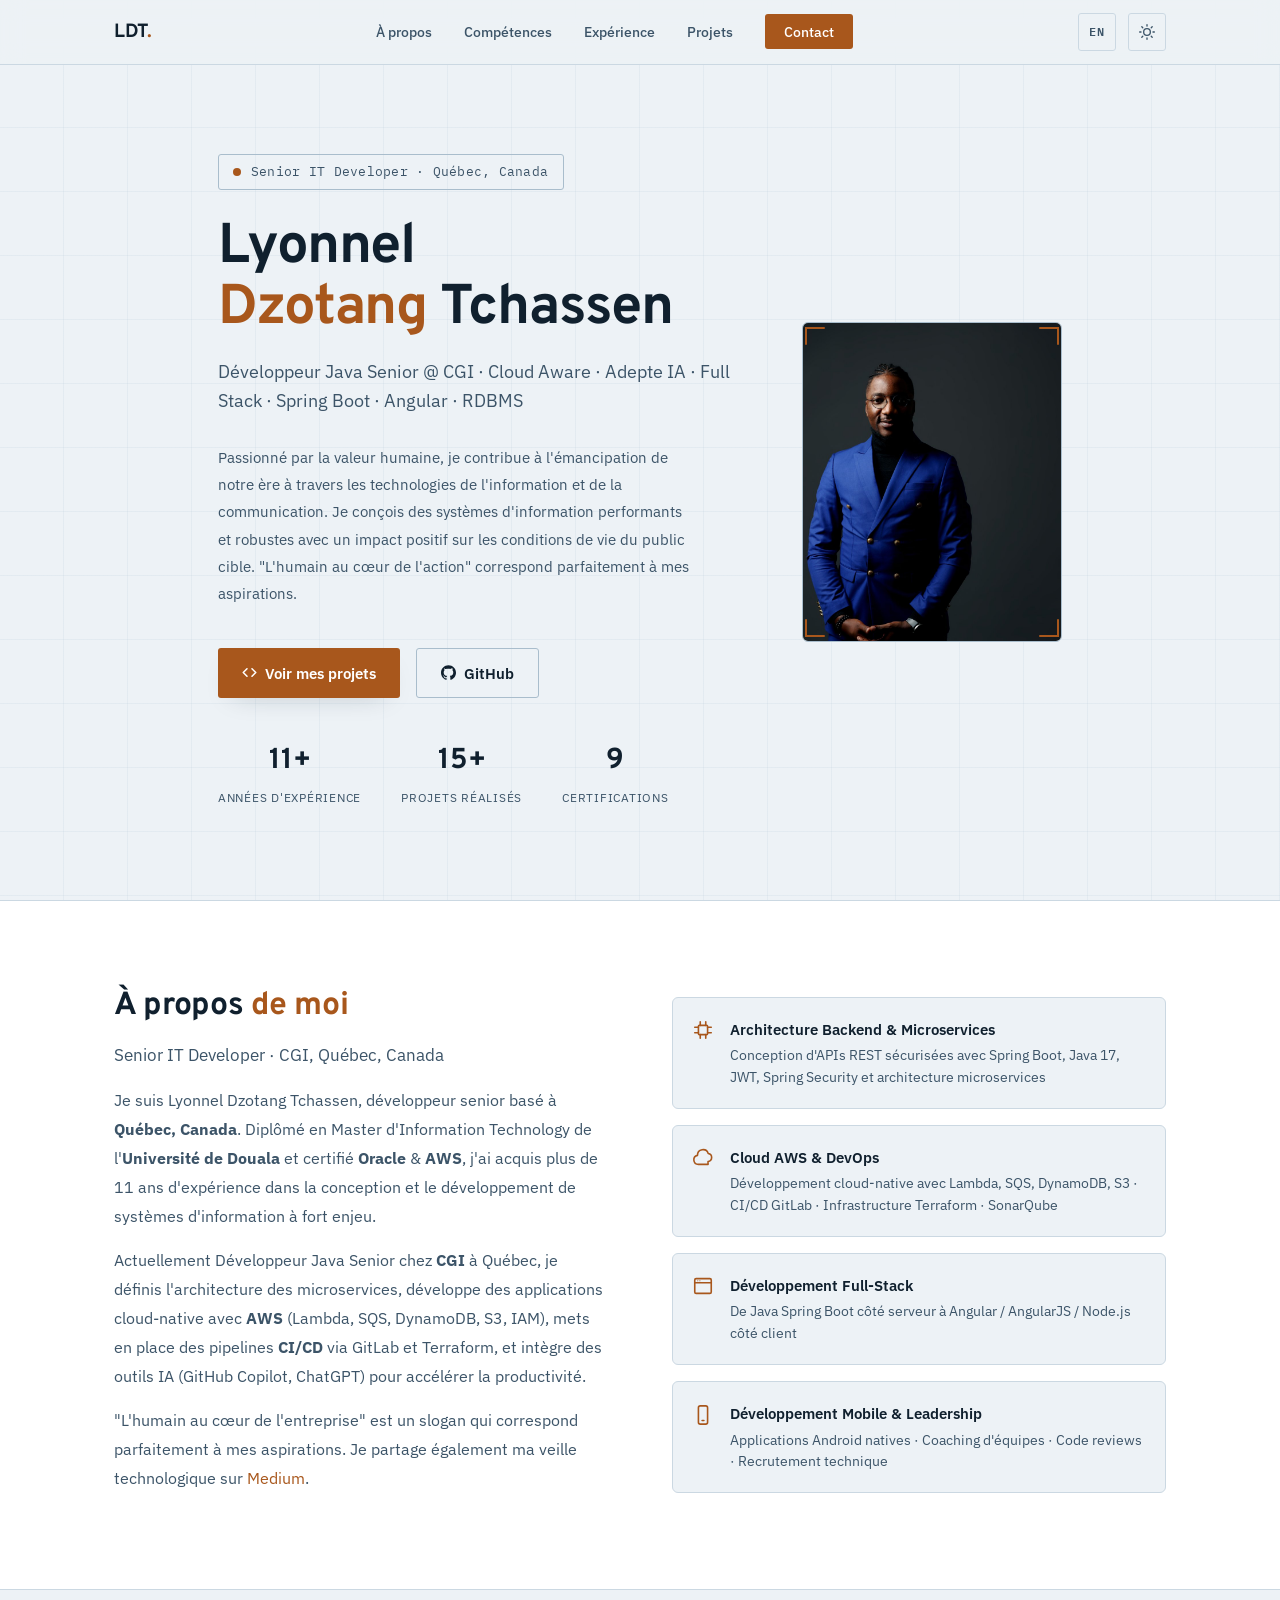
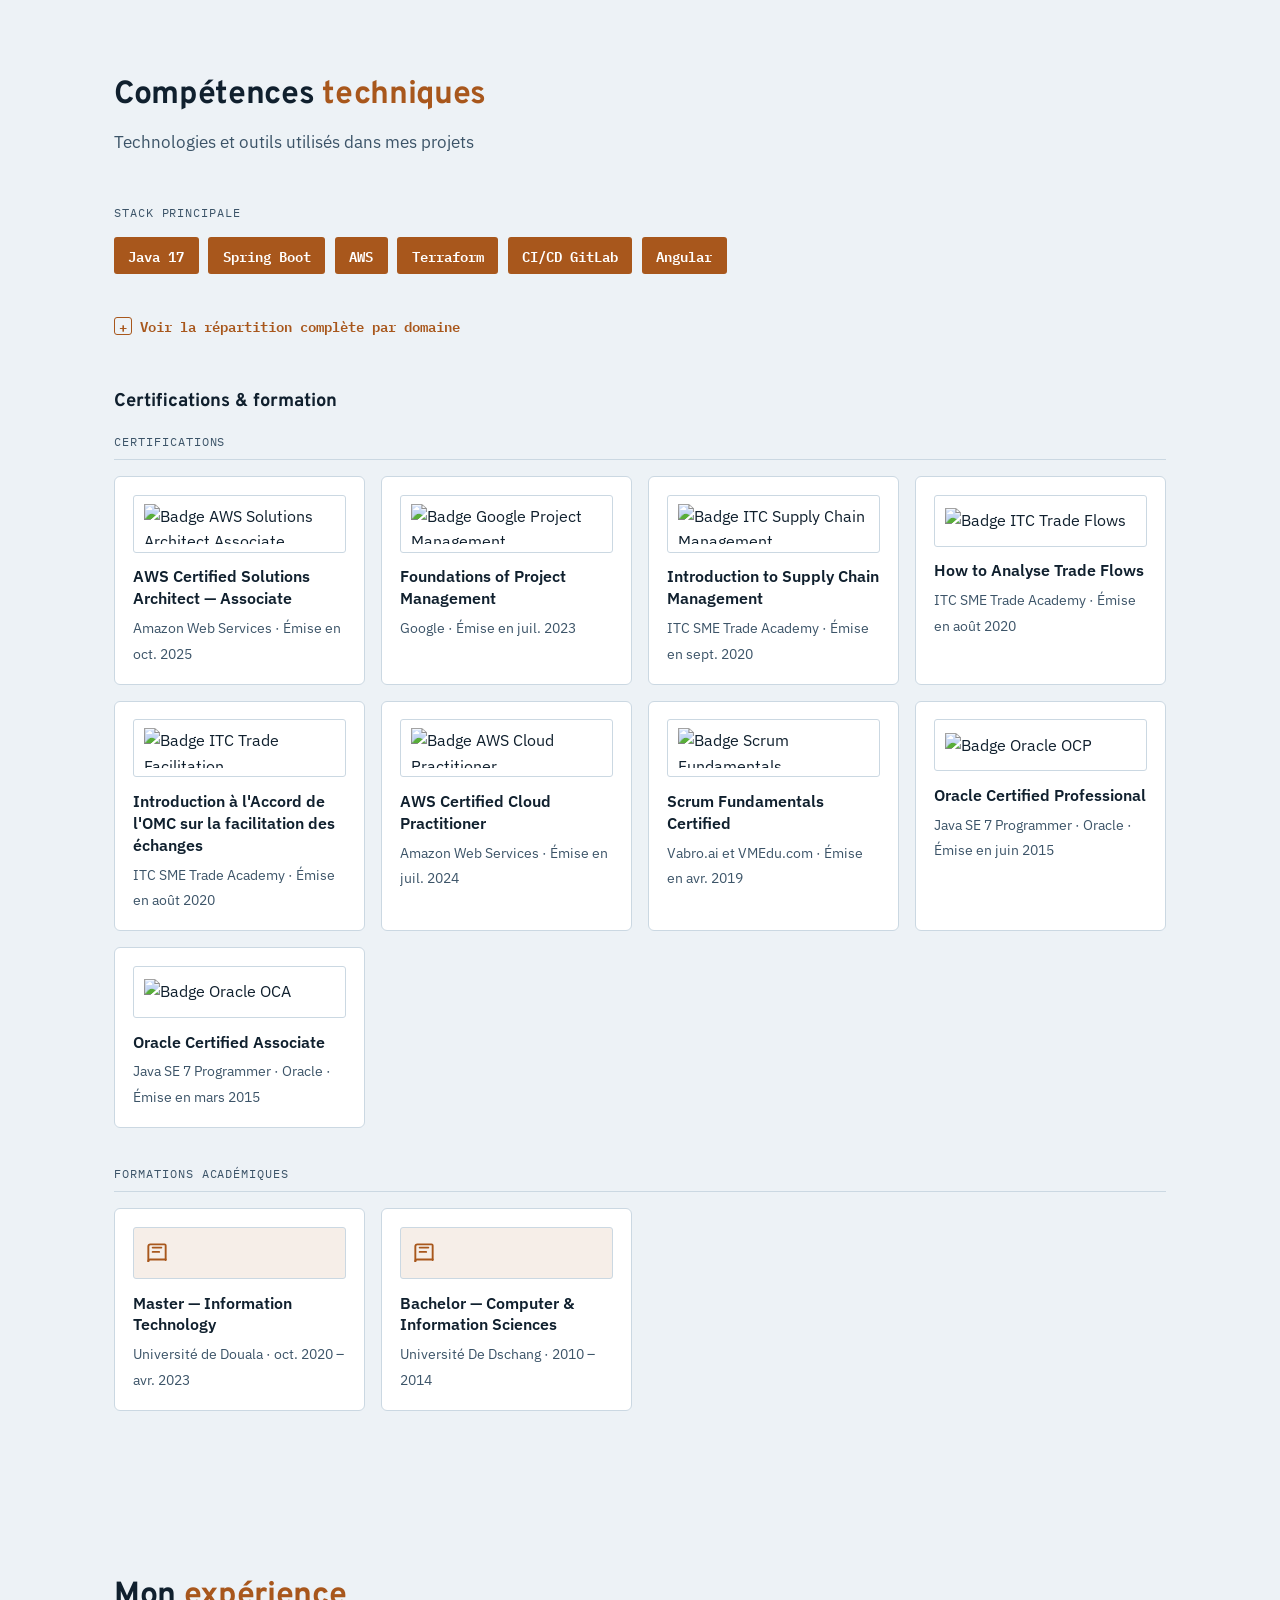
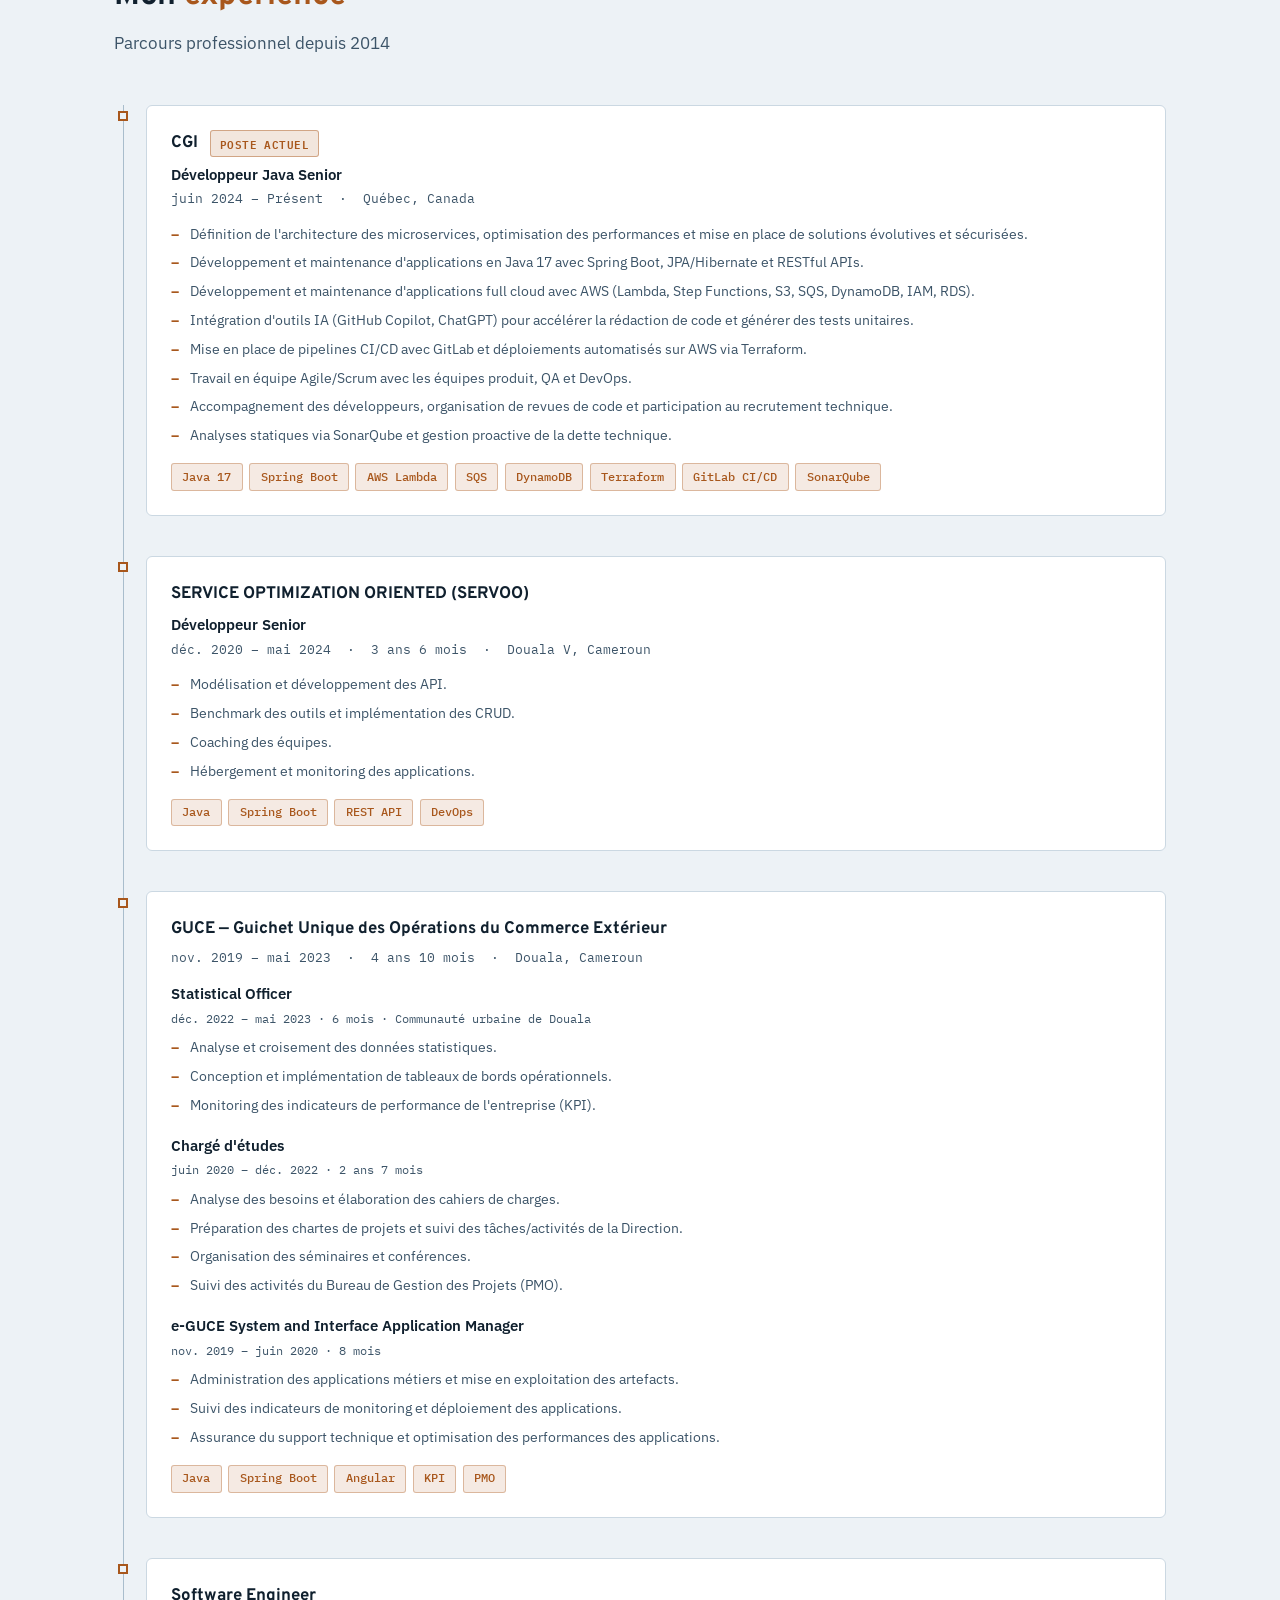
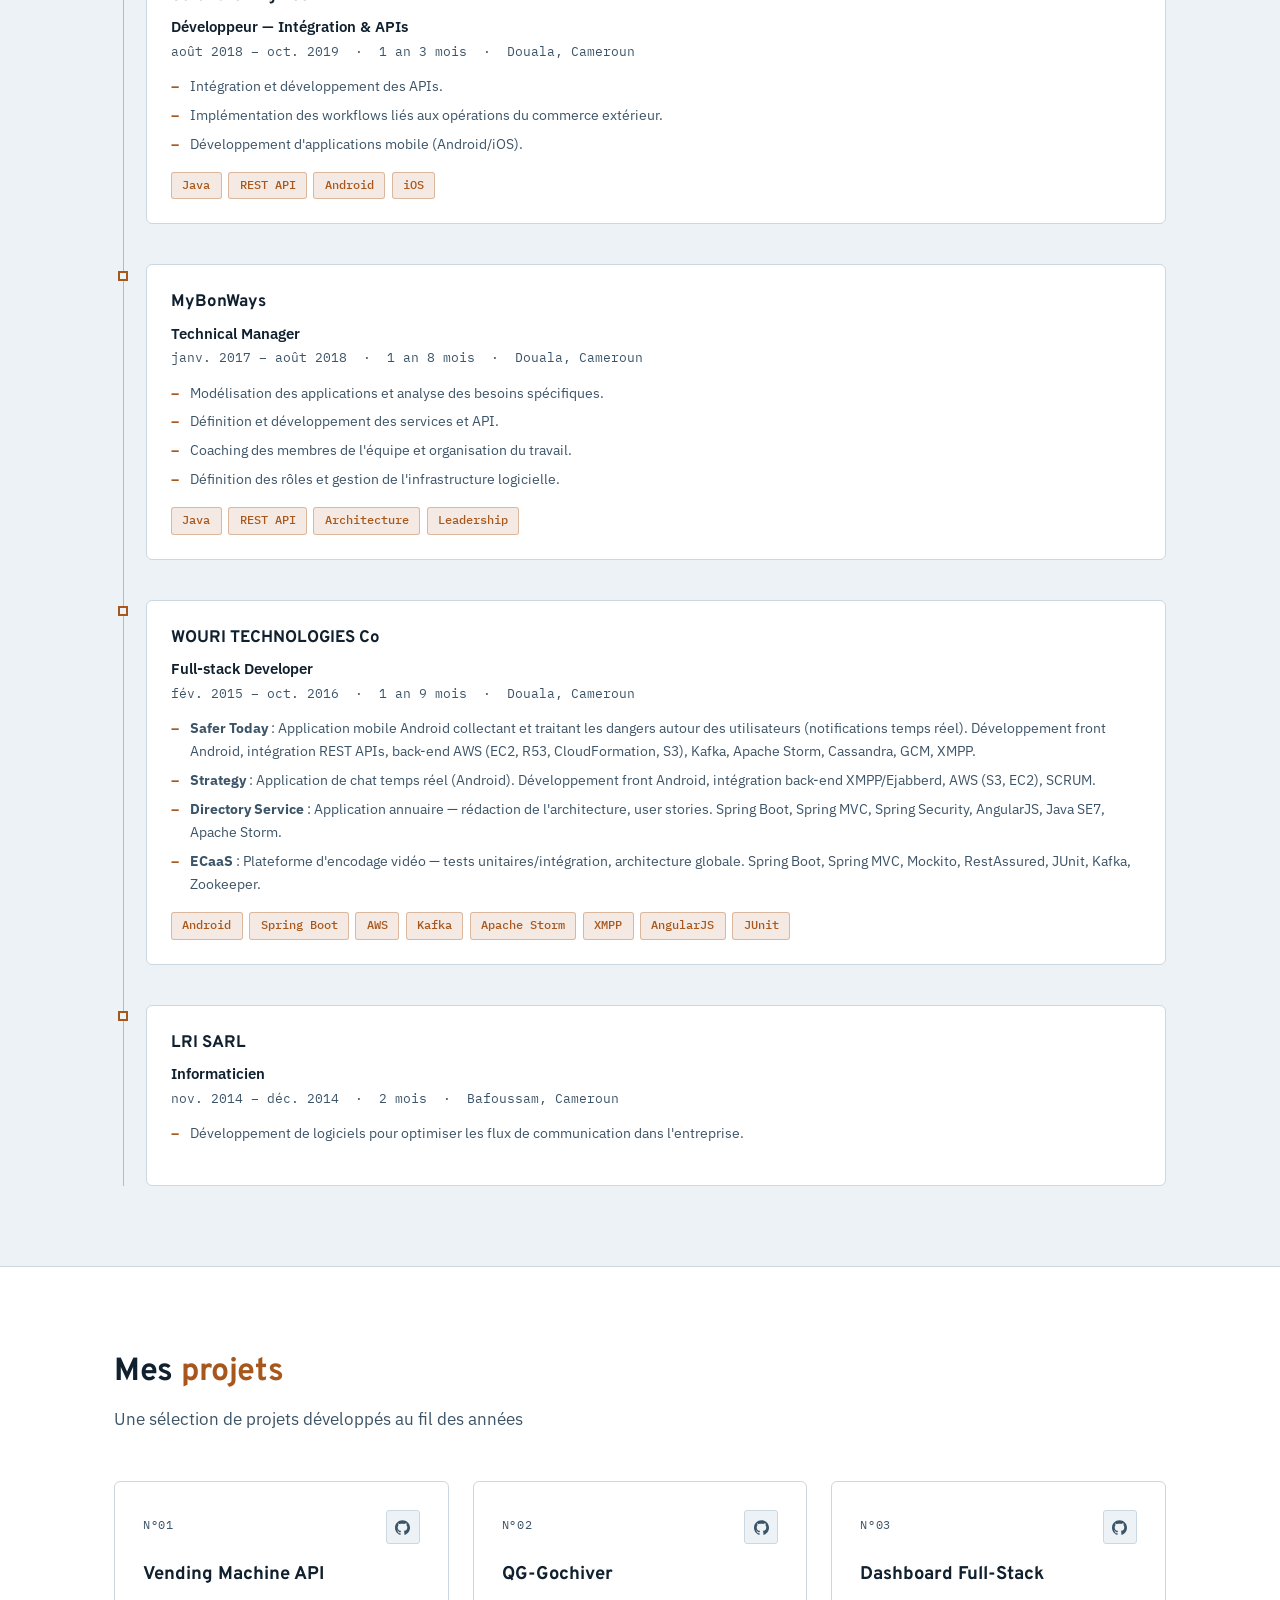
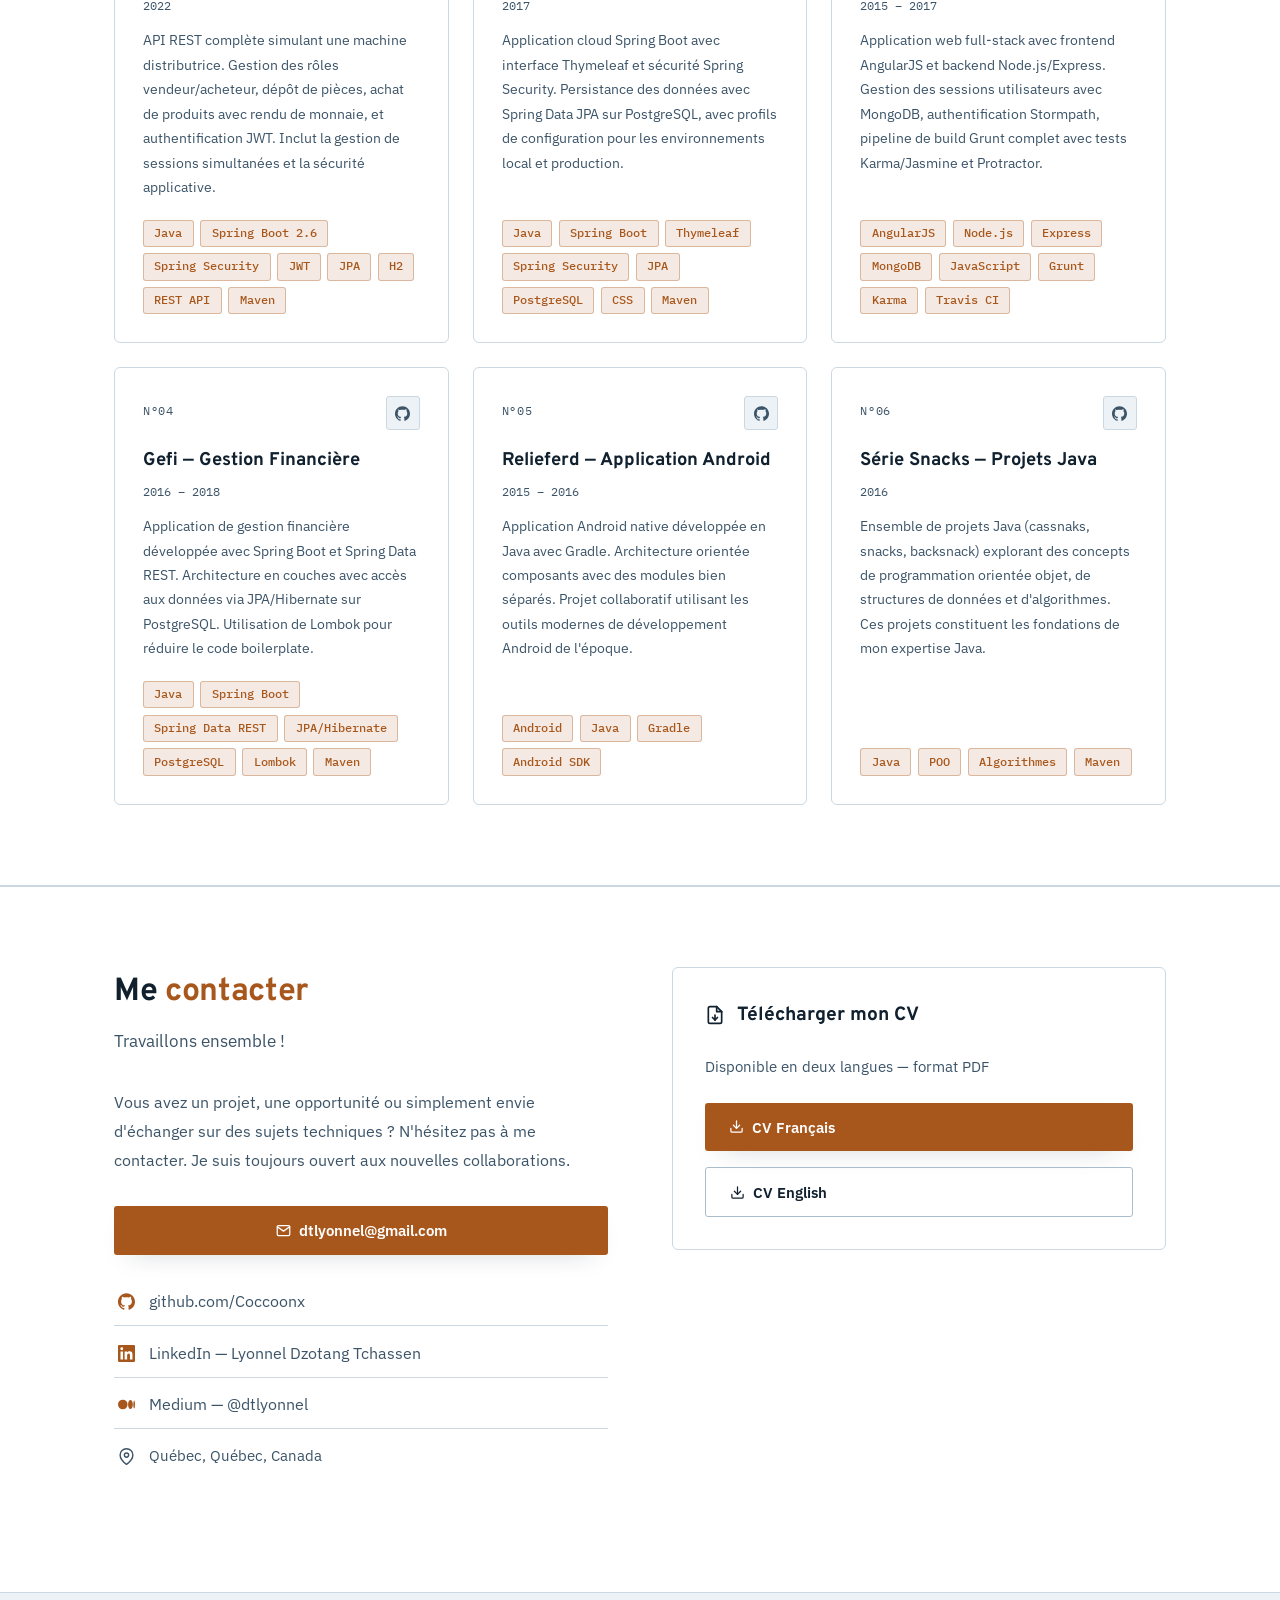
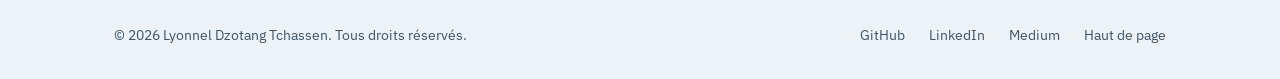
==== commit 46dfa2f3: "feat: redesign 1" ====
--- a/index.html
+++ b/index.html
@@ -10,10 +10,16 @@
   <link rel="alternate" hreflang="en-CA" href="en-ca.html" />
   <link rel="icon" type="image/svg+xml" href="favicon.svg" />
 
+  <!-- Fonts: Space Grotesk (display), IBM Plex Sans (body), IBM Plex Mono (data) -->
+  <link rel="preconnect" href="https://fonts.googleapis.com" />
+  <link rel="preconnect" href="https://fonts.gstatic.com" crossorigin />
+  <link href="https://fonts.googleapis.com/css2?family=Overpass:wght@500;600;700&family=IBM+Plex+Sans:wght@400;500;600&family=IBM+Plex+Mono:wght@400;500;600&display=swap" rel="stylesheet" />
+
   <!-- Stylesheet -->
   <link rel="stylesheet" href="styles.css" />
 </head>
 <body>
+  <a href="#main" class="skip-link">Aller au contenu principal</a>
 
   <!-- ========== NAVIGATION ========== -->
   <nav class="nav">
@@ -48,15 +54,17 @@
     <a href="#experience" class="mobile-link">Expérience</a>
     <a href="#projects" class="mobile-link">Projets</a>
     <a href="#contact" class="mobile-cta">Contact</a>
+    <p class="mobile-menu-divider">Langue</p>
     <a href="en-ca.html" class="mobile-link">English (CA)</a>
   </nav>
 
+  <main id="main">
   <!-- ========== HERO ========== -->
   <section class="hero" id="home">
     <div class="container">
       <div class="hero-inner">
         <div class="hero-content">
-          <div class="hero-badge">Senior IT Developer · Québec, Canada 🇨🇦</div>
+          <div class="hero-badge"><span class="icon" aria-hidden="true"></span> Senior IT Developer · Québec, Canada</div>
           <h1 class="hero-title">
             Lyonnel<br />
             <span class="highlight">Dzotang</span> Tchassen
@@ -86,12 +94,20 @@
               <span class="stat-label">Projets réalisés</span>
             </div>
             <div class="stat">
-              <span class="stat-number">9🏅</span>
+              <span class="stat-number">9</span>
               <span class="stat-label">Certifications</span>
             </div>
           </div>
         </div>
-        <div class="hero-avatar" aria-hidden="true">👨‍💻</div>
+        <div class="hero-mark">
+          <img class="hero-mark-photo" src="assets/lyonnel-portrait.jpg" alt="Portrait de Lyonnel Dzotang Tchassen" width="260" height="320" />
+          <svg class="hero-mark-frame" viewBox="0 0 260 320" aria-hidden="true">
+            <path d="M4 22V6h18" />
+            <path d="M238 6h18v16" />
+            <path d="M4 298v16h18" />
+            <path d="M238 314h18v-16" />
+          </svg>
+        </div>
       </div>
     </div>
   </section>
@@ -122,31 +138,31 @@
           </p>
         </div>
         <div class="about-highlights">
-          <div class="highlight-item">
-            <span class="highlight-icon">⚙️</span>
+          <div class="highlight-item plate">
+            <svg class="icon" viewBox="0 0 24 24" fill="none" stroke="currentColor" stroke-width="1.75" stroke-linecap="round" stroke-linejoin="round" aria-hidden="true"><rect x="7" y="7" width="10" height="10" rx="1"/><path d="M9 7V3M15 7V3M9 21v-4M15 21v-4M7 9H3M7 15H3M21 9h-4M21 15h-4"/></svg>
             <div>
-              <h4>Architecture Backend & Microservices</h4>
+              <h3>Architecture Backend & Microservices</h3>
               <p>Conception d'APIs REST sécurisées avec Spring Boot, Java 17, JWT, Spring Security et architecture microservices</p>
             </div>
           </div>
-          <div class="highlight-item">
-            <span class="highlight-icon">☁️</span>
+          <div class="highlight-item plate">
+            <svg class="icon" viewBox="0 0 24 24" fill="none" stroke="currentColor" stroke-width="1.75" stroke-linecap="round" stroke-linejoin="round" aria-hidden="true"><path d="M17.5 19H7a5 5 0 0 1-1-9.9V9a6 6 0 0 1 11.7-2 4.5 4.5 0 0 1-.2 8.9Z"/></svg>
             <div>
-              <h4>Cloud AWS & DevOps</h4>
+              <h3>Cloud AWS & DevOps</h3>
               <p>Développement cloud-native avec Lambda, SQS, DynamoDB, S3 · CI/CD GitLab · Infrastructure Terraform · SonarQube</p>
             </div>
           </div>
-          <div class="highlight-item">
-            <span class="highlight-icon">🌐</span>
+          <div class="highlight-item plate">
+            <svg class="icon" viewBox="0 0 24 24" fill="none" stroke="currentColor" stroke-width="1.75" stroke-linecap="round" stroke-linejoin="round" aria-hidden="true"><rect x="3" y="4" width="18" height="16" rx="1.5"/><path d="M3 8.5h18"/><circle cx="6.3" cy="6.25" r="0.6" fill="currentColor" stroke="none"/><circle cx="8.6" cy="6.25" r="0.6" fill="currentColor" stroke="none"/></svg>
             <div>
-              <h4>Développement Full-Stack</h4>
+              <h3>Développement Full-Stack</h3>
               <p>De Java Spring Boot côté serveur à Angular / AngularJS / Node.js côté client</p>
             </div>
           </div>
-          <div class="highlight-item">
-            <span class="highlight-icon">📱</span>
+          <div class="highlight-item plate">
+            <svg class="icon" viewBox="0 0 24 24" fill="none" stroke="currentColor" stroke-width="1.75" stroke-linecap="round" stroke-linejoin="round" aria-hidden="true"><rect x="7" y="2" width="10" height="20" rx="2"/><path d="M11 18h2"/></svg>
             <div>
-              <h4>Développement Mobile & Leadership</h4>
+              <h3>Développement Mobile & Leadership</h3>
               <p>Applications Android natives · Coaching d'équipes · Code reviews · Recrutement technique</p>
             </div>
           </div>
@@ -160,227 +176,245 @@
     <div class="container">
       <h2 class="section-title">Compétences <span>techniques</span></h2>
       <p class="section-subtitle">Technologies et outils utilisés dans mes projets</p>
-      <div class="skills-grid">
-
-        <div class="skill-category">
-          <div class="skill-cat-header">
-            <span class="skill-cat-icon">☕</span>
-            <span class="skill-cat-title">Java & JVM</span>
-          </div>
-          <div class="skill-tags">
-            <span class="tag">Java 8+</span>
-            <span class="tag">Java 17</span>
-            <span class="tag">Spring Boot</span>
-            <span class="tag">Spring MVC</span>
-            <span class="tag">Spring Data JPA</span>
-            <span class="tag">Spring Security</span>
-            <span class="tag">Hibernate</span>
-            <span class="tag">Microservices</span>
-            <span class="tag">Lombok</span>
-            <span class="tag">MapStruct</span>
-          </div>
-        </div>
-
-        <div class="skill-category">
-          <div class="skill-cat-header">
-            <span class="skill-cat-icon">🔌</span>
-            <span class="skill-cat-title">APIs & Services</span>
-          </div>
-          <div class="skill-tags">
-            <span class="tag">REST API</span>
-            <span class="tag">Spring Data REST</span>
-            <span class="tag">JWT</span>
-            <span class="tag">OAuth2</span>
-            <span class="tag">Thymeleaf</span>
-            <span class="tag">REST-Assured</span>
-            <span class="tag">Mockito</span>
-            <span class="tag">JUnit</span>
-            <span class="tag">Postman</span>
-            <span class="tag">XMPP</span>
-            <span class="tag">Socket.io</span>
-          </div>
-        </div>
-
-        <div class="skill-category">
-          <div class="skill-cat-header">
-            <span class="skill-cat-icon">☁️</span>
-            <span class="skill-cat-title">Cloud AWS</span>
-          </div>
-          <div class="skill-tags">
-            <span class="tag">AWS Lambda</span>
-            <span class="tag">Amazon SQS</span>
-            <span class="tag">Amazon DynamoDB</span>
-            <span class="tag">Amazon CloudFront</span>
-            <span class="tag">Amazon S3</span>
-            <span class="tag">AWS IAM</span>
-            <span class="tag">AWS RDS</span>
-            <span class="tag">Step Functions</span>
-            <span class="tag">EC2</span>
-            <span class="tag">CloudFormation</span>
-          </div>
-        </div>
-
-        <div class="skill-category">
-          <div class="skill-cat-header">
-            <span class="skill-cat-icon">🚀</span>
-            <span class="skill-cat-title">DevOps & CI/CD</span>
-          </div>
-          <div class="skill-tags">
-            <span class="tag">GitLab CI/CD</span>
-            <span class="tag">Terraform</span>
-            <span class="tag">SonarQube</span>
-            <span class="tag">Maven</span>
-            <span class="tag">Gradle</span>
-            <span class="tag">Git</span>
-            <span class="tag">GitHub</span>
-            <span class="tag">Travis CI</span>
-            <span class="tag">IntelliJ IDEA</span>
-          </div>
-        </div>
-
-        <div class="skill-category">
-          <div class="skill-cat-header">
-            <span class="skill-cat-icon">🗄️</span>
-            <span class="skill-cat-title">Bases de données</span>
-          </div>
-          <div class="skill-tags">
-            <span class="tag">PostgreSQL</span>
-            <span class="tag">H2</span>
-            <span class="tag">MongoDB</span>
-            <span class="tag">JPA / ORM</span>
-            <span class="tag">SQL</span>
-            <span class="tag">Cassandra</span>
-            <span class="tag">Apache Storm</span>
-            <span class="tag">Apache Kafka</span>
-            <span class="tag">Zookeeper</span>
-          </div>
-        </div>
-
-        <div class="skill-category">
-          <div class="skill-cat-header">
-            <span class="skill-cat-icon">🌐</span>
-            <span class="skill-cat-title">Frontend & Web</span>
-          </div>
-          <div class="skill-tags">
-            <span class="tag">JavaScript</span>
-            <span class="tag">Angular</span>
-            <span class="tag">AngularJS</span>
-            <span class="tag">Node.js</span>
-            <span class="tag">Express.js</span>
-            <span class="tag">HTML5</span>
-            <span class="tag">CSS3</span>
-            <span class="tag">Grunt</span>
-          </div>
-        </div>
-
-        <div class="skill-category">
-          <div class="skill-cat-header">
-            <span class="skill-cat-icon">📱</span>
-            <span class="skill-cat-title">Mobile & Autres</span>
-          </div>
-          <div class="skill-tags">
-            <span class="tag">Android</span>
-            <span class="tag">Java Android SDK</span>
-            <span class="tag">Architecture logicielle</span>
-            <span class="tag">Tests unitaires</span>
-            <span class="tag">Sécurité applicative</span>
-            <span class="tag">SCRUM / Agile</span>
-          </div>
-        </div>
-
-        <div class="skill-category skill-category--cert">
-          <div class="skill-cat-header">
-            <span class="skill-cat-icon">🏅</span>
-            <span class="skill-cat-title">Certifications</span>
-          </div>
-          <div class="cert-list">
-            <div class="cert-item">
-              <img class="cert-badge cert-badge-img" src="https://github.com/user-attachments/assets/56078456-a973-4af6-a7c3-b64ad6522e14" alt="Badge AWS Solutions Architect Associate" loading="lazy" decoding="async" />
-              <div>
-                <strong>AWS Certified Solutions Architect — Associate</strong><br />
-                <small>Amazon Web Services · Émise en oct. 2025</small>
-              </div>
-            </div>
-            <div class="cert-item">
-              <img class="cert-badge cert-badge-img" src="https://img.shields.io/badge/Google-Project_Management-4285F4?style=for-the-badge&amp;logo=google&amp;logoColor=white" alt="Badge Google Project Management" loading="lazy" decoding="async" />
-              <div>
-                <strong>Foundations of Project Management</strong><br />
-                <small>Google · Émise en juil. 2023</small>
-              </div>
-            </div>
-            <div class="cert-item">
-              <img class="cert-badge cert-badge-img" src="https://img.shields.io/badge/ITC-Supply_Chain_Management-0A6EBD?style=for-the-badge" alt="Badge ITC Supply Chain Management" loading="lazy" decoding="async" />
-              <div>
-                <strong>Introduction to Supply Chain Management</strong><br />
-                <small>ITC SME Trade Academy · Émise en sept. 2020</small>
-              </div>
-            </div>
-            <div class="cert-item">
-              <img class="cert-badge cert-badge-img" src="https://img.shields.io/badge/ITC-Trade_Flows-0A6EBD?style=for-the-badge" alt="Badge ITC Trade Flows" loading="lazy" decoding="async" />
-              <div>
-                <strong>How to Analyse Trade Flows</strong><br />
-                <small>ITC SME Trade Academy · Émise en août 2020</small>
-              </div>
-            </div>
-            <div class="cert-item">
-              <img class="cert-badge cert-badge-img" src="https://img.shields.io/badge/ITC-Trade_Facilitation-0A6EBD?style=for-the-badge" alt="Badge ITC Trade Facilitation" loading="lazy" decoding="async" />
-              <div>
-                <strong>Introduction à l'Accord de l'OMC sur la facilitation des échanges</strong><br />
-                <small>ITC SME Trade Academy · Émise en août 2020</small>
-              </div>
-            </div>
-            <div class="cert-item">
-              <img class="cert-badge cert-badge-img" src="https://github.com/user-attachments/assets/c1d04ba4-fe42-4bd4-9ab0-0fd195fefcc6" alt="Badge AWS Cloud Practitioner" loading="lazy" decoding="async" />
-              <div>
-                <strong>AWS Certified Cloud Practitioner</strong><br />
-                <small>Amazon Web Services · Émise en juil. 2024</small>
-              </div>
-            </div>
-            <div class="cert-item">
-              <img class="cert-badge cert-badge-img" src="https://img.shields.io/badge/Scrum-Fundamentals-009FDA?style=for-the-badge" alt="Badge Scrum Fundamentals" loading="lazy" decoding="async" />
-              <div>
-                <strong>Scrum Fundamentals Certified</strong><br />
-                <small>Vabro.ai et VMEdu.com · Émise en avr. 2019</small>
-              </div>
-            </div>
-            <div class="cert-item">
-              <img class="cert-badge cert-badge-img" src="https://github.com/user-attachments/assets/168203d4-fb50-4c50-bf21-3f206baa89c7" alt="Badge Oracle OCP" loading="lazy" decoding="async" />
-              <div>
-                <strong>Oracle Certified Professional</strong><br />
-                <small>Java SE 7 Programmer · Oracle · Émise en juin 2015</small>
-              </div>
-            </div>
-            <div class="cert-item">
-              <img class="cert-badge cert-badge-img" src="https://github.com/user-attachments/assets/389f35ef-4813-4294-9500-443a9073a824" alt="Badge Oracle OCA" loading="lazy" decoding="async" />
-              <div>
-                <strong>Oracle Certified Associate</strong><br />
-                <small>Java SE 7 Programmer · Oracle · Émise en mars 2015</small>
-              </div>
-            </div>
-          </div>
-        </div>
-        <div class="skill-category">
-          <div class="skill-cat-header">
-            <span class="skill-cat-icon">🎓</span>
-            <span class="skill-cat-title">Formations académiques</span>
-          </div>
-          <div class="cert-list">
-            <div class="cert-item">
-              <span class="cert-badge">🎓</span>
-              <div>
-                <strong>Master — Information Technology</strong><br />
-                <small>Université de Douala · oct. 2020 – avr. 2023</small>
-              </div>
-            </div>
-            <div class="cert-item">
-              <span class="cert-badge">🎓</span>
-              <div>
-                <strong>Bachelor — Computer &amp; Information Sciences</strong><br />
-                <small>Université De Dschang · 2010 – 2014</small>
-              </div>
-            </div>
-          </div>
-        </div>
+
+      <div class="skills-core">
+        <p class="skills-core-label">Stack principale</p>
+        <span class="core-tag">Java 17</span>
+        <span class="core-tag">Spring Boot</span>
+        <span class="core-tag">AWS</span>
+        <span class="core-tag">Terraform</span>
+        <span class="core-tag">CI/CD GitLab</span>
+        <span class="core-tag">Angular</span>
+      </div>
+
+      <details class="skills-more">
+        <summary>Voir la répartition complète par domaine</summary>
+
+        <div class="skills-grid">
+
+          <div class="skill-category plate">
+            <div class="skill-cat-header">
+              <svg class="icon" viewBox="0 0 24 24" fill="none" stroke="currentColor" stroke-width="1.75" stroke-linecap="round" stroke-linejoin="round" aria-hidden="true"><rect x="7" y="7" width="10" height="10" rx="1"/><path d="M9 7V3M15 7V3M9 21v-4M15 21v-4M7 9H3M7 15H3M21 9h-4M21 15h-4"/></svg>
+              <span class="skill-cat-title">Java & JVM</span>
+            </div>
+            <div class="skill-tags">
+              <span class="tag">Java 8+</span>
+              <span class="tag">Java 17</span>
+              <span class="tag">Spring Boot</span>
+              <span class="tag">Spring MVC</span>
+              <span class="tag">Spring Data JPA</span>
+              <span class="tag">Spring Security</span>
+              <span class="tag">Hibernate</span>
+              <span class="tag">Microservices</span>
+              <span class="tag">Lombok</span>
+              <span class="tag">MapStruct</span>
+            </div>
+          </div>
+
+          <div class="skill-category plate">
+            <div class="skill-cat-header">
+              <svg class="icon" viewBox="0 0 24 24" fill="none" stroke="currentColor" stroke-width="1.75" stroke-linecap="round" stroke-linejoin="round" aria-hidden="true"><path d="M8 3 4 12l4 9"/><path d="M16 3l4 9-4 9"/></svg>
+              <span class="skill-cat-title">APIs & Services</span>
+            </div>
+            <div class="skill-tags">
+              <span class="tag">REST API</span>
+              <span class="tag">Spring Data REST</span>
+              <span class="tag">JWT</span>
+              <span class="tag">OAuth2</span>
+              <span class="tag">Thymeleaf</span>
+              <span class="tag">REST-Assured</span>
+              <span class="tag">Mockito</span>
+              <span class="tag">JUnit</span>
+              <span class="tag">Postman</span>
+              <span class="tag">XMPP</span>
+              <span class="tag">Socket.io</span>
+            </div>
+          </div>
+
+          <div class="skill-category plate">
+            <div class="skill-cat-header">
+              <svg class="icon" viewBox="0 0 24 24" fill="none" stroke="currentColor" stroke-width="1.75" stroke-linecap="round" stroke-linejoin="round" aria-hidden="true"><path d="M17.5 19H7a5 5 0 0 1-1-9.9V9a6 6 0 0 1 11.7-2 4.5 4.5 0 0 1-.2 8.9Z"/></svg>
+              <span class="skill-cat-title">Cloud AWS</span>
+            </div>
+            <div class="skill-tags">
+              <span class="tag">AWS Lambda</span>
+              <span class="tag">Amazon SQS</span>
+              <span class="tag">Amazon DynamoDB</span>
+              <span class="tag">Amazon CloudFront</span>
+              <span class="tag">Amazon S3</span>
+              <span class="tag">AWS IAM</span>
+              <span class="tag">AWS RDS</span>
+              <span class="tag">Step Functions</span>
+              <span class="tag">EC2</span>
+              <span class="tag">CloudFormation</span>
+            </div>
+          </div>
+
+          <div class="skill-category plate">
+            <div class="skill-cat-header">
+              <svg class="icon" viewBox="0 0 24 24" fill="none" stroke="currentColor" stroke-width="1.75" stroke-linecap="round" stroke-linejoin="round" aria-hidden="true"><path d="M17.5 6.5a5 5 0 0 1 0 10"/><path d="M6.5 6.5a5 5 0 0 0 0 10"/><path d="M6.5 6.5h11M6.5 16.5h11"/></svg>
+              <span class="skill-cat-title">DevOps & CI/CD</span>
+            </div>
+            <div class="skill-tags">
+              <span class="tag">GitLab CI/CD</span>
+              <span class="tag">Terraform</span>
+              <span class="tag">SonarQube</span>
+              <span class="tag">Maven</span>
+              <span class="tag">Gradle</span>
+              <span class="tag">Git</span>
+              <span class="tag">GitHub</span>
+              <span class="tag">Travis CI</span>
+              <span class="tag">IntelliJ IDEA</span>
+            </div>
+          </div>
+
+          <div class="skill-category plate">
+            <div class="skill-cat-header">
+              <svg class="icon" viewBox="0 0 24 24" fill="none" stroke="currentColor" stroke-width="1.75" stroke-linecap="round" stroke-linejoin="round" aria-hidden="true"><ellipse cx="12" cy="5" rx="7" ry="2.5"/><path d="M5 5v14c0 1.4 3.1 2.5 7 2.5s7-1.1 7-2.5V5"/><path d="M5 12c0 1.4 3.1 2.5 7 2.5s7-1.1 7-2.5"/></svg>
+              <span class="skill-cat-title">Bases de données</span>
+            </div>
+            <div class="skill-tags">
+              <span class="tag">PostgreSQL</span>
+              <span class="tag">H2</span>
+              <span class="tag">MongoDB</span>
+              <span class="tag">JPA / ORM</span>
+              <span class="tag">SQL</span>
+              <span class="tag">Cassandra</span>
+              <span class="tag">Apache Storm</span>
+              <span class="tag">Apache Kafka</span>
+              <span class="tag">Zookeeper</span>
+            </div>
+          </div>
+
+          <div class="skill-category plate">
+            <div class="skill-cat-header">
+              <svg class="icon" viewBox="0 0 24 24" fill="none" stroke="currentColor" stroke-width="1.75" stroke-linecap="round" stroke-linejoin="round" aria-hidden="true"><rect x="3" y="4" width="18" height="16" rx="1.5"/><path d="M3 8.5h18"/><circle cx="6.3" cy="6.25" r="0.6" fill="currentColor" stroke="none"/><circle cx="8.6" cy="6.25" r="0.6" fill="currentColor" stroke="none"/></svg>
+              <span class="skill-cat-title">Frontend & Web</span>
+            </div>
+            <div class="skill-tags">
+              <span class="tag">JavaScript</span>
+              <span class="tag">Angular</span>
+              <span class="tag">AngularJS</span>
+              <span class="tag">Node.js</span>
+              <span class="tag">Express.js</span>
+              <span class="tag">HTML5</span>
+              <span class="tag">CSS3</span>
+              <span class="tag">Grunt</span>
+            </div>
+          </div>
+
+          <div class="skill-category plate">
+            <div class="skill-cat-header">
+              <svg class="icon" viewBox="0 0 24 24" fill="none" stroke="currentColor" stroke-width="1.75" stroke-linecap="round" stroke-linejoin="round" aria-hidden="true"><rect x="7" y="2" width="10" height="20" rx="2"/><path d="M11 18h2"/></svg>
+              <span class="skill-cat-title">Mobile & Autres</span>
+            </div>
+            <div class="skill-tags">
+              <span class="tag">Android</span>
+              <span class="tag">Java Android SDK</span>
+              <span class="tag">Architecture logicielle</span>
+              <span class="tag">Tests unitaires</span>
+              <span class="tag">Sécurité applicative</span>
+              <span class="tag">SCRUM / Agile</span>
+            </div>
+          </div>
+
+        </div>
+      </details>
+
+      <!-- Credentials are issued proof, a different content type from a
+           self-reported skill — kept out of the skill-tag grid above. -->
+      <div class="credentials">
+        <h3 class="credentials-title">Certifications & formation</h3>
+        <div class="credentials-columns">
+          <div>
+            <p class="credentials-group-title">Certifications</p>
+            <div class="cert-list">
+              <div class="cert-item plate">
+                <div class="cert-badge-tile"><img class="cert-badge-img" src="https://github.com/user-attachments/assets/56078456-a973-4af6-a7c3-b64ad6522e14" alt="Badge AWS Solutions Architect Associate" loading="lazy" decoding="async" /></div>
+                <div>
+                  <strong>AWS Certified Solutions Architect — Associate</strong>
+                  <small>Amazon Web Services · Émise en oct. 2025</small>
+                </div>
+              </div>
+              <div class="cert-item plate">
+                <div class="cert-badge-tile"><img class="cert-badge-img" src="https://img.shields.io/badge/Google-Project_Management-4285F4?style=for-the-badge&amp;logo=google&amp;logoColor=white" alt="Badge Google Project Management" loading="lazy" decoding="async" /></div>
+                <div>
+                  <strong>Foundations of Project Management</strong>
+                  <small>Google · Émise en juil. 2023</small>
+                </div>
+              </div>
+              <div class="cert-item plate">
+                <div class="cert-badge-tile"><img class="cert-badge-img" src="https://img.shields.io/badge/ITC-Supply_Chain_Management-0A6EBD?style=for-the-badge" alt="Badge ITC Supply Chain Management" loading="lazy" decoding="async" /></div>
+                <div>
+                  <strong>Introduction to Supply Chain Management</strong>
+                  <small>ITC SME Trade Academy · Émise en sept. 2020</small>
+                </div>
+              </div>
+              <div class="cert-item plate">
+                <div class="cert-badge-tile"><img class="cert-badge-img" src="https://img.shields.io/badge/ITC-Trade_Flows-0A6EBD?style=for-the-badge" alt="Badge ITC Trade Flows" loading="lazy" decoding="async" /></div>
+                <div>
+                  <strong>How to Analyse Trade Flows</strong>
+                  <small>ITC SME Trade Academy · Émise en août 2020</small>
+                </div>
+              </div>
+              <div class="cert-item plate">
+                <div class="cert-badge-tile"><img class="cert-badge-img" src="https://img.shields.io/badge/ITC-Trade_Facilitation-0A6EBD?style=for-the-badge" alt="Badge ITC Trade Facilitation" loading="lazy" decoding="async" /></div>
+                <div>
+                  <strong>Introduction à l'Accord de l'OMC sur la facilitation des échanges</strong>
+                  <small>ITC SME Trade Academy · Émise en août 2020</small>
+                </div>
+              </div>
+              <div class="cert-item plate">
+                <div class="cert-badge-tile"><img class="cert-badge-img" src="https://github.com/user-attachments/assets/c1d04ba4-fe42-4bd4-9ab0-0fd195fefcc6" alt="Badge AWS Cloud Practitioner" loading="lazy" decoding="async" /></div>
+                <div>
+                  <strong>AWS Certified Cloud Practitioner</strong>
+                  <small>Amazon Web Services · Émise en juil. 2024</small>
+                </div>
+              </div>
+              <div class="cert-item plate">
+                <div class="cert-badge-tile"><img class="cert-badge-img" src="https://img.shields.io/badge/Scrum-Fundamentals-009FDA?style=for-the-badge" alt="Badge Scrum Fundamentals" loading="lazy" decoding="async" /></div>
+                <div>
+                  <strong>Scrum Fundamentals Certified</strong>
+                  <small>Vabro.ai et VMEdu.com · Émise en avr. 2019</small>
+                </div>
+              </div>
+              <div class="cert-item plate">
+                <div class="cert-badge-tile"><img class="cert-badge-img" src="https://github.com/user-attachments/assets/168203d4-fb50-4c50-bf21-3f206baa89c7" alt="Badge Oracle OCP" loading="lazy" decoding="async" /></div>
+                <div>
+                  <strong>Oracle Certified Professional</strong>
+                  <small>Java SE 7 Programmer · Oracle · Émise en juin 2015</small>
+                </div>
+              </div>
+              <div class="cert-item plate">
+                <div class="cert-badge-tile"><img class="cert-badge-img" src="https://github.com/user-attachments/assets/389f35ef-4813-4294-9500-443a9073a824" alt="Badge Oracle OCA" loading="lazy" decoding="async" /></div>
+                <div>
+                  <strong>Oracle Certified Associate</strong>
+                  <small>Java SE 7 Programmer · Oracle · Émise en mars 2015</small>
+                </div>
+              </div>
+            </div>
+          </div>
+          <div>
+            <p class="credentials-group-title">Formations académiques</p>
+            <div class="cert-list">
+              <div class="cert-item plate">
+                <div class="cert-badge-tile cert-badge-tile--icon"><svg class="cert-badge-icon" viewBox="0 0 24 24" fill="none" stroke="currentColor" stroke-width="1.75" stroke-linecap="round" stroke-linejoin="round" aria-hidden="true"><path d="M4 19.5V6a2 2 0 0 1 2-2h13a1 1 0 0 1 1 1v13.5"/><path d="M4 19.5A1.5 1.5 0 0 1 5.5 18H20"/><path d="M8 7h8M8 11h6"/></svg></div>
+                <div>
+                  <strong>Master — Information Technology</strong>
+                  <small>Université de Douala · oct. 2020 – avr. 2023</small>
+                </div>
+              </div>
+              <div class="cert-item plate">
+                <div class="cert-badge-tile cert-badge-tile--icon"><svg class="cert-badge-icon" viewBox="0 0 24 24" fill="none" stroke="currentColor" stroke-width="1.75" stroke-linecap="round" stroke-linejoin="round" aria-hidden="true"><path d="M4 19.5V6a2 2 0 0 1 2-2h13a1 1 0 0 1 1 1v13.5"/><path d="M4 19.5A1.5 1.5 0 0 1 5.5 18H20"/><path d="M8 7h8M8 11h6"/></svg></div>
+                <div>
+                  <strong>Bachelor — Computer &amp; Information Sciences</strong>
+                  <small>Université De Dschang · 2010 – 2014</small>
+                </div>
+              </div>
+            </div>
+          </div>
+        </div>
+      </div>
     </div>
   </section>
   <!-- ========== EXPÉRIENCE ========== -->
@@ -393,13 +427,13 @@
         <!-- CGI -->
         <div class="timeline-item">
           <div class="timeline-marker"></div>
-          <div class="timeline-content">
+          <div class="timeline-content plate">
             <div class="timeline-header">
               <h3 class="timeline-company">CGI</h3>
               <span class="timeline-badge timeline-badge--current">Poste actuel</span>
             </div>
             <h4 class="timeline-role">Développeur Java Senior</h4>
-            <p class="timeline-period">🗓️ juin 2024 – Présent &nbsp;·&nbsp; Québec, Canada</p>
+            <p class="timeline-period">juin 2024 – Présent &nbsp;·&nbsp; Québec, Canada</p>
             <ul class="timeline-tasks">
               <li>Définition de l'architecture des microservices, optimisation des performances et mise en place de solutions évolutives et sécurisées.</li>
               <li>Développement et maintenance d'applications en Java 17 avec Spring Boot, JPA/Hibernate et RESTful APIs.</li>
@@ -419,12 +453,12 @@
         <!-- SERVOO -->
         <div class="timeline-item">
           <div class="timeline-marker"></div>
-          <div class="timeline-content">
+          <div class="timeline-content plate">
             <div class="timeline-header">
               <h3 class="timeline-company">SERVICE OPTIMIZATION ORIENTED (SERVOO)</h3>
             </div>
             <h4 class="timeline-role">Développeur Senior</h4>
-            <p class="timeline-period">🗓️ déc. 2020 – mai 2024 &nbsp;·&nbsp; 3 ans 6 mois &nbsp;·&nbsp; Douala V, Cameroun</p>
+            <p class="timeline-period">déc. 2020 – mai 2024 &nbsp;·&nbsp; 3 ans 6 mois &nbsp;·&nbsp; Douala V, Cameroun</p>
             <ul class="timeline-tasks">
               <li>Modélisation et développement des API.</li>
               <li>Benchmark des outils et implémentation des CRUD.</li>
@@ -440,11 +474,11 @@
         <!-- GUCE -->
         <div class="timeline-item">
           <div class="timeline-marker"></div>
-          <div class="timeline-content">
+          <div class="timeline-content plate">
             <div class="timeline-header">
               <h3 class="timeline-company">GUCE — Guichet Unique des Opérations du Commerce Extérieur</h3>
             </div>
-            <p class="timeline-period">🗓️ nov. 2019 – mai 2023 &nbsp;·&nbsp; 4 ans 10 mois &nbsp;·&nbsp; Douala, Cameroun</p>
+            <p class="timeline-period">nov. 2019 – mai 2023 &nbsp;·&nbsp; 4 ans 10 mois &nbsp;·&nbsp; Douala, Cameroun</p>
 
             <h4 class="timeline-role">Statistical Officer</h4>
             <p class="timeline-sub-period">déc. 2022 – mai 2023 · 6 mois · Communauté urbaine de Douala</p>
@@ -479,12 +513,12 @@
         <!-- Software Engineer (before GUCE) -->
         <div class="timeline-item">
           <div class="timeline-marker"></div>
-          <div class="timeline-content">
+          <div class="timeline-content plate">
             <div class="timeline-header">
               <h3 class="timeline-company">Software Engineer</h3>
             </div>
             <h4 class="timeline-role">Développeur — Intégration & APIs</h4>
-            <p class="timeline-period">🗓️ août 2018 – oct. 2019 &nbsp;·&nbsp; 1 an 3 mois &nbsp;·&nbsp; Douala, Cameroun</p>
+            <p class="timeline-period">août 2018 – oct. 2019 &nbsp;·&nbsp; 1 an 3 mois &nbsp;·&nbsp; Douala, Cameroun</p>
             <ul class="timeline-tasks">
               <li>Intégration et développement des APIs.</li>
               <li>Implémentation des workflows liés aux opérations du commerce extérieur.</li>
@@ -499,12 +533,12 @@
         <!-- MyBonWays -->
         <div class="timeline-item">
           <div class="timeline-marker"></div>
-          <div class="timeline-content">
+          <div class="timeline-content plate">
             <div class="timeline-header">
               <h3 class="timeline-company">MyBonWays</h3>
             </div>
             <h4 class="timeline-role">Technical Manager</h4>
-            <p class="timeline-period">🗓️ janv. 2017 – août 2018 &nbsp;·&nbsp; 1 an 8 mois &nbsp;·&nbsp; Douala, Cameroun</p>
+            <p class="timeline-period">janv. 2017 – août 2018 &nbsp;·&nbsp; 1 an 8 mois &nbsp;·&nbsp; Douala, Cameroun</p>
             <ul class="timeline-tasks">
               <li>Modélisation des applications et analyse des besoins spécifiques.</li>
               <li>Définition et développement des services et API.</li>
@@ -520,12 +554,12 @@
         <!-- WOURI TECHNOLOGIES -->
         <div class="timeline-item">
           <div class="timeline-marker"></div>
-          <div class="timeline-content">
+          <div class="timeline-content plate">
             <div class="timeline-header">
               <h3 class="timeline-company">WOURI TECHNOLOGIES Co</h3>
             </div>
             <h4 class="timeline-role">Full-stack Developer</h4>
-            <p class="timeline-period">🗓️ fév. 2015 – oct. 2016 &nbsp;·&nbsp; 1 an 9 mois &nbsp;·&nbsp; Douala, Cameroun</p>
+            <p class="timeline-period">fév. 2015 – oct. 2016 &nbsp;·&nbsp; 1 an 9 mois &nbsp;·&nbsp; Douala, Cameroun</p>
             <ul class="timeline-tasks">
               <li><strong>Safer Today</strong> : Application mobile Android collectant et traitant les dangers autour des utilisateurs (notifications temps réel). Développement front Android, intégration REST APIs, back-end AWS (EC2, R53, CloudFormation, S3), Kafka, Apache Storm, Cassandra, GCM, XMPP.</li>
               <li><strong>Strategy</strong> : Application de chat temps réel (Android). Développement front Android, intégration back-end XMPP/Ejabberd, AWS (S3, EC2), SCRUM.</li>
@@ -541,12 +575,12 @@
         <!-- LRI SARL -->
         <div class="timeline-item">
           <div class="timeline-marker"></div>
-          <div class="timeline-content">
+          <div class="timeline-content plate">
             <div class="timeline-header">
               <h3 class="timeline-company">LRI SARL</h3>
             </div>
             <h4 class="timeline-role">Informaticien</h4>
-            <p class="timeline-period">🗓️ nov. 2014 – déc. 2014 &nbsp;·&nbsp; 2 mois &nbsp;·&nbsp; Bafoussam, Cameroun</p>
+            <p class="timeline-period">nov. 2014 – déc. 2014 &nbsp;·&nbsp; 2 mois &nbsp;·&nbsp; Bafoussam, Cameroun</p>
             <ul class="timeline-tasks">
               <li>Développement de logiciels pour optimiser les flux de communication dans l'entreprise.</li>
             </ul>
@@ -557,16 +591,16 @@
     </div>
   </section>
 
-  <section class="section" id="projects" style="background: var(--bg-card); border-top: 1px solid var(--border); border-bottom: 1px solid var(--border);">
+  <section class="section projects-section" id="projects">
     <div class="container">
       <h2 class="section-title">Mes <span>projets</span></h2>
       <p class="section-subtitle">Une sélection de projets développés au fil des années</p>
       <div class="projects-grid">
 
         <!-- Vending Machine -->
-        <div class="project-card">
+        <div class="project-card plate">
           <div class="project-header">
-            <span class="project-icon">🏧</span>
+            <span class="project-code">N&deg;01</span>
             <div class="project-links">
               <a href="https://github.com/Coccoonx/vending-machine" target="_blank" rel="noopener" class="project-link" title="Voir sur GitHub">
                 <svg width="15" height="15" viewBox="0 0 24 24" fill="currentColor" aria-hidden="true"><path d="M12 .297c-6.63 0-12 5.373-12 12 0 5.303 3.438 9.8 8.205 11.385.6.113.82-.258.82-.577 0-.285-.01-1.04-.015-2.04-3.338.724-4.042-1.61-4.042-1.61C4.422 18.07 3.633 17.7 3.633 17.7c-1.087-.744.084-.729.084-.729 1.205.084 1.838 1.236 1.838 1.236 1.07 1.835 2.809 1.305 3.495.998.108-.776.417-1.305.76-1.605-2.665-.3-5.466-1.332-5.466-5.93 0-1.31.465-2.38 1.235-3.22-.135-.303-.54-1.523.105-3.176 0 0 1.005-.322 3.3 1.23.96-.267 1.98-.399 3-.405 1.02.006 2.04.138 3 .405 2.28-1.552 3.285-1.23 3.285-1.23.645 1.653.24 2.873.12 3.176.765.84 1.23 1.91 1.23 3.22 0 4.61-2.805 5.625-5.475 5.92.42.36.81 1.096.81 2.22 0 1.606-.015 2.896-.015 3.286 0 .315.21.69.825.57C20.565 22.092 24 17.592 24 12.297c0-6.627-5.373-12-12-12"/></svg>
@@ -574,7 +608,7 @@
             </div>
           </div>
           <h3 class="project-title">Vending Machine API</h3>
-          <p class="project-year">📅 2022</p>
+          <p class="project-year">2022</p>
           <p class="project-description">
             API REST complète simulant une machine distributrice. Gestion des rôles vendeur/acheteur,
             dépôt de pièces, achat de produits avec rendu de monnaie, et authentification JWT.
@@ -593,9 +627,9 @@
         </div>
 
         <!-- QG-Gochiver -->
-        <div class="project-card">
+        <div class="project-card plate">
           <div class="project-header">
-            <span class="project-icon">☁️</span>
+            <span class="project-code">N&deg;02</span>
             <div class="project-links">
               <a href="https://github.com/Coccoonx/qg-gochiver" target="_blank" rel="noopener" class="project-link" title="Voir sur GitHub">
                 <svg width="15" height="15" viewBox="0 0 24 24" fill="currentColor" aria-hidden="true"><path d="M12 .297c-6.63 0-12 5.373-12 12 0 5.303 3.438 9.8 8.205 11.385.6.113.82-.258.82-.577 0-.285-.01-1.04-.015-2.04-3.338.724-4.042-1.61-4.042-1.61C4.422 18.07 3.633 17.7 3.633 17.7c-1.087-.744.084-.729.084-.729 1.205.084 1.838 1.236 1.838 1.236 1.07 1.835 2.809 1.305 3.495.998.108-.776.417-1.305.76-1.605-2.665-.3-5.466-1.332-5.466-5.93 0-1.31.465-2.38 1.235-3.22-.135-.303-.54-1.523.105-3.176 0 0 1.005-.322 3.3 1.23.96-.267 1.98-.399 3-.405 1.02.006 2.04.138 3 .405 2.28-1.552 3.285-1.23 3.285-1.23.645 1.653.24 2.873.12 3.176.765.84 1.23 1.91 1.23 3.22 0 4.61-2.805 5.625-5.475 5.92.42.36.81 1.096.81 2.22 0 1.606-.015 2.896-.015 3.286 0 .315.21.69.825.57C20.565 22.092 24 17.592 24 12.297c0-6.627-5.373-12-12-12"/></svg>
@@ -603,7 +637,7 @@
             </div>
           </div>
           <h3 class="project-title">QG-Gochiver</h3>
-          <p class="project-year">📅 2017</p>
+          <p class="project-year">2017</p>
           <p class="project-description">
             Application cloud Spring Boot avec interface Thymeleaf et sécurité Spring Security.
             Persistance des données avec Spring Data JPA sur PostgreSQL, avec profils de
@@ -622,9 +656,9 @@
         </div>
 
         <!-- Dashboard -->
-        <div class="project-card">
+        <div class="project-card plate">
           <div class="project-header">
-            <span class="project-icon">📊</span>
+            <span class="project-code">N&deg;03</span>
             <div class="project-links">
               <a href="https://github.com/Coccoonx/dashboard" target="_blank" rel="noopener" class="project-link" title="Voir sur GitHub">
                 <svg width="15" height="15" viewBox="0 0 24 24" fill="currentColor" aria-hidden="true"><path d="M12 .297c-6.63 0-12 5.373-12 12 0 5.303 3.438 9.8 8.205 11.385.6.113.82-.258.82-.577 0-.285-.01-1.04-.015-2.04-3.338.724-4.042-1.61-4.042-1.61C4.422 18.07 3.633 17.7 3.633 17.7c-1.087-.744.084-.729.084-.729 1.205.084 1.838 1.236 1.838 1.236 1.07 1.835 2.809 1.305 3.495.998.108-.776.417-1.305.76-1.605-2.665-.3-5.466-1.332-5.466-5.93 0-1.31.465-2.38 1.235-3.22-.135-.303-.54-1.523.105-3.176 0 0 1.005-.322 3.3 1.23.96-.267 1.98-.399 3-.405 1.02.006 2.04.138 3 .405 2.28-1.552 3.285-1.23 3.285-1.23.645 1.653.24 2.873.12 3.176.765.84 1.23 1.91 1.23 3.22 0 4.61-2.805 5.625-5.475 5.92.42.36.81 1.096.81 2.22 0 1.606-.015 2.896-.015 3.286 0 .315.21.69.825.57C20.565 22.092 24 17.592 24 12.297c0-6.627-5.373-12-12-12"/></svg>
@@ -632,7 +666,7 @@
             </div>
           </div>
           <h3 class="project-title">Dashboard Full-Stack</h3>
-          <p class="project-year">📅 2015 – 2017</p>
+          <p class="project-year">2015 – 2017</p>
           <p class="project-description">
             Application web full-stack avec frontend AngularJS et backend Node.js/Express.
             Gestion des sessions utilisateurs avec MongoDB, authentification Stormpath,
@@ -651,9 +685,9 @@
         </div>
 
         <!-- Gefi -->
-        <div class="project-card">
+        <div class="project-card plate">
           <div class="project-header">
-            <span class="project-icon">💰</span>
+            <span class="project-code">N&deg;04</span>
             <div class="project-links">
               <a href="https://github.com/Coccoonx/gefi" target="_blank" rel="noopener" class="project-link" title="Voir sur GitHub">
                 <svg width="15" height="15" viewBox="0 0 24 24" fill="currentColor" aria-hidden="true"><path d="M12 .297c-6.63 0-12 5.373-12 12 0 5.303 3.438 9.8 8.205 11.385.6.113.82-.258.82-.577 0-.285-.01-1.04-.015-2.04-3.338.724-4.042-1.61-4.042-1.61C4.422 18.07 3.633 17.7 3.633 17.7c-1.087-.744.084-.729.084-.729 1.205.084 1.838 1.236 1.838 1.236 1.07 1.835 2.809 1.305 3.495.998.108-.776.417-1.305.76-1.605-2.665-.3-5.466-1.332-5.466-5.93 0-1.31.465-2.38 1.235-3.22-.135-.303-.54-1.523.105-3.176 0 0 1.005-.322 3.3 1.23.96-.267 1.98-.399 3-.405 1.02.006 2.04.138 3 .405 2.28-1.552 3.285-1.23 3.285-1.23.645 1.653.24 2.873.12 3.176.765.84 1.23 1.91 1.23 3.22 0 4.61-2.805 5.625-5.475 5.92.42.36.81 1.096.81 2.22 0 1.606-.015 2.896-.015 3.286 0 .315.21.69.825.57C20.565 22.092 24 17.592 24 12.297c0-6.627-5.373-12-12-12"/></svg>
@@ -661,7 +695,7 @@
             </div>
           </div>
           <h3 class="project-title">Gefi — Gestion Financière</h3>
-          <p class="project-year">📅 2016 – 2018</p>
+          <p class="project-year">2016 – 2018</p>
           <p class="project-description">
             Application de gestion financière développée avec Spring Boot et Spring Data REST.
             Architecture en couches avec accès aux données via JPA/Hibernate sur PostgreSQL.
@@ -679,9 +713,9 @@
         </div>
 
         <!-- Relieferd -->
-        <div class="project-card">
+        <div class="project-card plate">
           <div class="project-header">
-            <span class="project-icon">📱</span>
+            <span class="project-code">N&deg;05</span>
             <div class="project-links">
               <a href="https://github.com/Coccoonx/relieferd" target="_blank" rel="noopener" class="project-link" title="Voir sur GitHub">
                 <svg width="15" height="15" viewBox="0 0 24 24" fill="currentColor" aria-hidden="true"><path d="M12 .297c-6.63 0-12 5.373-12 12 0 5.303 3.438 9.8 8.205 11.385.6.113.82-.258.82-.577 0-.285-.01-1.04-.015-2.04-3.338.724-4.042-1.61-4.042-1.61C4.422 18.07 3.633 17.7 3.633 17.7c-1.087-.744.084-.729.084-.729 1.205.084 1.838 1.236 1.838 1.236 1.07 1.835 2.809 1.305 3.495.998.108-.776.417-1.305.76-1.605-2.665-.3-5.466-1.332-5.466-5.93 0-1.31.465-2.38 1.235-3.22-.135-.303-.54-1.523.105-3.176 0 0 1.005-.322 3.3 1.23.96-.267 1.98-.399 3-.405 1.02.006 2.04.138 3 .405 2.28-1.552 3.285-1.23 3.285-1.23.645 1.653.24 2.873.12 3.176.765.84 1.23 1.91 1.23 3.22 0 4.61-2.805 5.625-5.475 5.92.42.36.81 1.096.81 2.22 0 1.606-.015 2.896-.015 3.286 0 .315.21.69.825.57C20.565 22.092 24 17.592 24 12.297c0-6.627-5.373-12-12-12"/></svg>
@@ -689,7 +723,7 @@
             </div>
           </div>
           <h3 class="project-title">Relieferd — Application Android</h3>
-          <p class="project-year">📅 2015 – 2016</p>
+          <p class="project-year">2015 – 2016</p>
           <p class="project-description">
             Application Android native développée en Java avec Gradle. Architecture orientée
             composants avec des modules bien séparés. Projet collaboratif utilisant les outils
@@ -704,9 +738,9 @@
         </div>
 
         <!-- Cassnaks / Snacks série -->
-        <div class="project-card">
+        <div class="project-card plate">
           <div class="project-header">
-            <span class="project-icon">🍬</span>
+            <span class="project-code">N&deg;06</span>
             <div class="project-links">
               <a href="https://github.com/Coccoonx/cassnaks" target="_blank" rel="noopener" class="project-link" title="Voir sur GitHub">
                 <svg width="15" height="15" viewBox="0 0 24 24" fill="currentColor" aria-hidden="true"><path d="M12 .297c-6.63 0-12 5.373-12 12 0 5.303 3.438 9.8 8.205 11.385.6.113.82-.258.82-.577 0-.285-.01-1.04-.015-2.04-3.338.724-4.042-1.61-4.042-1.61C4.422 18.07 3.633 17.7 3.633 17.7c-1.087-.744.084-.729.084-.729 1.205.084 1.838 1.236 1.838 1.236 1.07 1.835 2.809 1.305 3.495.998.108-.776.417-1.305.76-1.605-2.665-.3-5.466-1.332-5.466-5.93 0-1.31.465-2.38 1.235-3.22-.135-.303-.54-1.523.105-3.176 0 0 1.005-.322 3.3 1.23.96-.267 1.98-.399 3-.405 1.02.006 2.04.138 3 .405 2.28-1.552 3.285-1.23 3.285-1.23.645 1.653.24 2.873.12 3.176.765.84 1.23 1.91 1.23 3.22 0 4.61-2.805 5.625-5.475 5.92.42.36.81 1.096.81 2.22 0 1.606-.015 2.896-.015 3.286 0 .315.21.69.825.57C20.565 22.092 24 17.592 24 12.297c0-6.627-5.373-12-12-12"/></svg>
@@ -714,7 +748,7 @@
             </div>
           </div>
           <h3 class="project-title">Série Snacks — Projets Java</h3>
-          <p class="project-year">📅 2016</p>
+          <p class="project-year">2016</p>
           <p class="project-description">
             Ensemble de projets Java (cassnaks, snacks, backsnack) explorant des concepts
             de programmation orientée objet, de structures de données et d'algorithmes.
@@ -744,30 +778,32 @@
             des sujets techniques ? N'hésitez pas à me contacter. Je suis toujours
             ouvert aux nouvelles collaborations.
           </p>
-          <div class="contact-links">
-            <a href="mailto:dtlyonnel@gmail.com" class="contact-link-item">
+          <div class="contact-primary">
+            <a href="mailto:dtlyonnel@gmail.com" class="btn btn-primary">
               <svg width="15" height="15" viewBox="0 0 24 24" fill="none" stroke="currentColor" stroke-width="2" stroke-linecap="round" stroke-linejoin="round" aria-hidden="true"><path d="M4 4h16c1.1 0 2 .9 2 2v12c0 1.1-.9 2-2 2H4c-1.1 0-2-.9-2-2V6c0-1.1.9-2 2-2z"/><polyline points="22,6 12,13 2,6"/></svg>
-              <span>dtlyonnel@gmail.com</span>
+              dtlyonnel@gmail.com
             </a>
+          </div>
+          <div class="contact-secondary">
             <a href="https://github.com/Coccoonx" target="_blank" rel="noopener" class="contact-link-item">
-              <svg width="15" height="15" viewBox="0 0 24 24" fill="currentColor" aria-hidden="true"><path d="M12 .297c-6.63 0-12 5.373-12 12 0 5.303 3.438 9.8 8.205 11.385.6.113.82-.258.82-.577 0-.285-.01-1.04-.015-2.04-3.338.724-4.042-1.61-4.042-1.61C4.422 18.07 3.633 17.7 3.633 17.7c-1.087-.744.084-.729.084-.729 1.205.084 1.838 1.236 1.838 1.236 1.07 1.835 2.809 1.305 3.495.998.108-.776.417-1.305.76-1.605-2.665-.3-5.466-1.332-5.466-5.93 0-1.31.465-2.38 1.235-3.22-.135-.303-.54-1.523.105-3.176 0 0 1.005-.322 3.3 1.23.96-.267 1.98-.399 3-.405 1.02.006 2.04.138 3 .405 2.28-1.552 3.285-1.23 3.285-1.23.645 1.653.24 2.873.12 3.176.765.84 1.23 1.91 1.23 3.22 0 4.61-2.805 5.625-5.475 5.92.42.36.81 1.096.81 2.22 0 1.606-.015 2.896-.015 3.286 0 .315.21.69.825.57C20.565 22.092 24 17.592 24 12.297c0-6.627-5.373-12-12-12"/></svg>
+              <svg class="icon" width="15" height="15" viewBox="0 0 24 24" fill="currentColor" aria-hidden="true"><path d="M12 .297c-6.63 0-12 5.373-12 12 0 5.303 3.438 9.8 8.205 11.385.6.113.82-.258.82-.577 0-.285-.01-1.04-.015-2.04-3.338.724-4.042-1.61-4.042-1.61C4.422 18.07 3.633 17.7 3.633 17.7c-1.087-.744.084-.729.084-.729 1.205.084 1.838 1.236 1.838 1.236 1.07 1.835 2.809 1.305 3.495.998.108-.776.417-1.305.76-1.605-2.665-.3-5.466-1.332-5.466-5.93 0-1.31.465-2.38 1.235-3.22-.135-.303-.54-1.523.105-3.176 0 0 1.005-.322 3.3 1.23.96-.267 1.98-.399 3-.405 1.02.006 2.04.138 3 .405 2.28-1.552 3.285-1.23 3.285-1.23.645 1.653.24 2.873.12 3.176.765.84 1.23 1.91 1.23 3.22 0 4.61-2.805 5.625-5.475 5.92.42.36.81 1.096.81 2.22 0 1.606-.015 2.896-.015 3.286 0 .315.21.69.825.57C20.565 22.092 24 17.592 24 12.297c0-6.627-5.373-12-12-12"/></svg>
               <span>github.com/Coccoonx</span>
             </a>
             <a href="https://www.linkedin.com/in/lyonnel-dzotang-tchassen-37bb85104/" target="_blank" rel="noopener" class="contact-link-item">
-              <svg width="15" height="15" viewBox="0 0 24 24" fill="currentColor" aria-hidden="true"><path d="M20.447 20.452h-3.554v-5.569c0-1.328-.027-3.037-1.852-3.037-1.853 0-2.136 1.445-2.136 2.939v5.667H9.351V9h3.414v1.561h.046c.477-.9 1.637-1.85 3.37-1.85 3.601 0 4.267 2.37 4.267 5.455v6.286zM5.337 7.433a2.062 2.062 0 0 1-2.063-2.065 2.064 2.064 0 1 1 2.063 2.065zm1.782 13.019H3.555V9h3.564v11.452zM22.225 0H1.771C.792 0 0 .774 0 1.729v20.542C0 23.227.792 24 1.771 24h20.451C23.2 24 24 23.227 24 22.271V1.729C24 .774 23.2 0 22.222 0h.003z"/></svg>
+              <svg class="icon" width="15" height="15" viewBox="0 0 24 24" fill="currentColor" aria-hidden="true"><path d="M20.447 20.452h-3.554v-5.569c0-1.328-.027-3.037-1.852-3.037-1.853 0-2.136 1.445-2.136 2.939v5.667H9.351V9h3.414v1.561h.046c.477-.9 1.637-1.85 3.37-1.85 3.601 0 4.267 2.37 4.267 5.455v6.286zM5.337 7.433a2.062 2.062 0 0 1-2.063-2.065 2.064 2.064 0 1 1 2.063 2.065zm1.782 13.019H3.555V9h3.564v11.452zM22.225 0H1.771C.792 0 0 .774 0 1.729v20.542C0 23.227.792 24 1.771 24h20.451C23.2 24 24 23.227 24 22.271V1.729C24 .774 23.2 0 22.222 0h.003z"/></svg>
               <span>LinkedIn — Lyonnel Dzotang Tchassen</span>
             </a>
             <a href="https://medium.com/@dtlyonnel" target="_blank" rel="noopener" class="contact-link-item">
-              <svg width="15" height="15" viewBox="0 0 24 24" fill="currentColor" aria-hidden="true"><path d="M13.54 12a6.8 6.8 0 0 1-6.77 6.82A6.8 6.8 0 0 1 0 12a6.8 6.8 0 0 1 6.77-6.82A6.8 6.8 0 0 1 13.54 12zM20.96 12c0 3.54-1.51 6.42-3.38 6.42-1.87 0-3.39-2.88-3.39-6.42s1.52-6.42 3.39-6.42 3.38 2.88 3.38 6.42M24 12c0 3.17-.53 5.75-1.19 5.75-.66 0-1.19-2.58-1.19-5.75s.53-5.75 1.19-5.75C23.47 6.25 24 8.83 24 12z"/></svg>
+              <svg class="icon" width="15" height="15" viewBox="0 0 24 24" fill="currentColor" aria-hidden="true"><path d="M13.54 12a6.8 6.8 0 0 1-6.77 6.82A6.8 6.8 0 0 1 0 12a6.8 6.8 0 0 1 6.77-6.82A6.8 6.8 0 0 1 13.54 12zM20.96 12c0 3.54-1.51 6.42-3.38 6.42-1.87 0-3.39-2.88-3.39-6.42s1.52-6.42 3.39-6.42 3.38 2.88 3.38 6.42M24 12c0 3.17-.53 5.75-1.19 5.75-.66 0-1.19-2.58-1.19-5.75s.53-5.75 1.19-5.75C23.47 6.25 24 8.83 24 12z"/></svg>
               <span>Medium — @dtlyonnel</span>
             </a>
-            <div class="contact-link-item" style="cursor: default;">
-              <svg width="15" height="15" viewBox="0 0 24 24" fill="none" stroke="currentColor" stroke-width="2" stroke-linecap="round" stroke-linejoin="round" aria-hidden="true"><path d="M21 10c0 7-9 13-9 13s-9-6-9-13a9 9 0 0 1 18 0z"/><circle cx="12" cy="10" r="3"/></svg>
-              <span>Québec, Québec, Canada 🇨🇦</span>
-            </div>
-          </div>
-        </div>
-        <div class="cv-download">
+            <p class="contact-location">
+              <svg class="icon" width="15" height="15" viewBox="0 0 24 24" fill="none" stroke="currentColor" stroke-width="2" stroke-linecap="round" stroke-linejoin="round" aria-hidden="true"><path d="M21 10c0 7-9 13-9 13s-9-6-9-13a9 9 0 0 1 18 0z"/><circle cx="12" cy="10" r="3"/></svg>
+              <span>Québec, Québec, Canada</span>
+            </p>
+          </div>
+        </div>
+        <div class="cv-download plate">
           <h3 class="cv-download-title">
             <svg width="20" height="20" viewBox="0 0 24 24" fill="none" stroke="currentColor" stroke-width="2" stroke-linecap="round" stroke-linejoin="round" aria-hidden="true"><path d="M14 2H6a2 2 0 0 0-2 2v16a2 2 0 0 0 2 2h12a2 2 0 0 0 2-2V8z"/><polyline points="14 2 14 8 20 8"/><line x1="12" y1="18" x2="12" y2="12"/><line x1="9" y1="15" x2="12" y2="18"/><line x1="15" y1="15" x2="12" y2="18"/></svg>
             Télécharger mon CV
@@ -776,17 +812,18 @@
           <div class="cv-download-actions">
             <a href="https://bit.ly/lead-lyonnel-dzotang-cv-fr" target="_blank" rel="noopener" class="btn btn-primary">
               <svg width="15" height="15" viewBox="0 0 24 24" fill="none" stroke="currentColor" stroke-width="2" stroke-linecap="round" stroke-linejoin="round" aria-hidden="true"><path d="M21 15v4a2 2 0 0 1-2 2H5a2 2 0 0 1-2-2v-4"/><polyline points="7 10 12 15 17 10"/><line x1="12" y1="15" x2="12" y2="3"/></svg>
-              🇫🇷 CV Français
+              CV Français
             </a>
             <a href="https://bit.ly/lead-lyonnel-dzotang-resume-en" target="_blank" rel="noopener" class="btn btn-outline">
               <svg width="15" height="15" viewBox="0 0 24 24" fill="none" stroke="currentColor" stroke-width="2" stroke-linecap="round" stroke-linejoin="round" aria-hidden="true"><path d="M21 15v4a2 2 0 0 1-2 2H5a2 2 0 0 1-2-2v-4"/><polyline points="7 10 12 15 17 10"/><line x1="12" y1="15" x2="12" y2="3"/></svg>
-              🇬🇧 CV English
+              CV English
             </a>
           </div>
         </div>
       </div>
     </div>
   </section>
+  </main>
 
   <!-- ========== FOOTER ========== -->
   <footer class="footer">
@@ -817,6 +854,8 @@
     function applyTheme(theme) {
       root.setAttribute('data-theme', theme);
       localStorage.setItem('theme', theme);
+      toggleBtn.setAttribute('aria-pressed', String(theme === 'light'));
+      toggleBtn.setAttribute('aria-label', theme === 'light' ? 'Activer le mode sombre' : 'Activer le mode clair');
     }
 
     applyTheme(getInitialTheme());
--- a/styles.css
+++ b/styles.css
@@ -1,5 +1,9 @@
 /* =============================================
-   Portfolio - Lyonnel Dzotang Tchassen
+   Portfolio — Lyonnel Dzotang Tchassen
+   Direction: "Drafting Plate" — an engineering-drawing
+   register (measured grids, ruled plates, corner ticks,
+   one committed copper accent) built for a senior
+   backend/cloud engineer, not a generic SaaS template.
    ============================================= */
 
 /* --- Reset & Variables --- */
@@ -9,58 +13,66 @@
   padding: 0;
 }
 
-/* Dark theme (default) */
+/* Dark theme (default) — ink plate under drafting-lamp light */
 :root {
-  --primary: #6C63FF;
-  --primary-dark: #5A52D5;
-  --accent: #00D4AA;
-  --bg: #0D1117;
-  --bg-card: #161B22;
-  --bg-card-hover: #1C2333;
-  --border: #30363D;
-  --text-primary: #E6EDF3;
-  --text-secondary: #8B949E;
-  --text-muted: #6E7681;
-  --nav-bg: rgba(13, 17, 23, 0.85);
-  --shadow: 0 4px 20px rgba(0, 0, 0, 0.4);
-  --shadow-hover: 0 8px 30px rgba(108, 99, 255, 0.25);
-  --radius: 12px;
-  --transition: 0.3s ease;
-}
-
-/* Light theme */
+  --primary: #E0923F;
+  --primary-dark: #C97727;
+  --accent: #E0923F;
+  --bg: #0A1420;
+  --bg-card: #101F32;
+  --bg-card-hover: #152741;
+  --border: #23374C;
+  --border-strong: #35506B;
+  --text-primary: #EAF1F8;
+  --text-secondary: #C1D0DF;
+  --text-muted: #93A8BC;
+  --nav-bg: rgba(10, 20, 32, 0.88);
+  --shadow: 0 10px 28px -14px rgba(0, 0, 0, 0.6);
+  --shadow-hover: 0 16px 36px -14px rgba(0, 0, 0, 0.65);
+  --radius: 6px;
+  --radius-sm: 3px;
+  --transition: 0.25s ease;
+  --font-display: 'Overpass', ui-sans-serif, system-ui, sans-serif;
+  --font-body: 'IBM Plex Sans', ui-sans-serif, system-ui, -apple-system, 'Segoe UI', sans-serif;
+  --font-mono: 'IBM Plex Mono', ui-monospace, 'SFMono-Regular', Menlo, Consolas, monospace;
+}
+
+/* Light theme — cool vellum paper, not warm cream (deliberate: avoids the
+   default AI-portfolio cream+serif cluster while keeping a warm accent) */
 [data-theme="light"] {
-  --primary: #5B53E8;
-  --primary-dark: #4A44C8;
-  --accent: #00A884;
-  --bg: #F6F8FA;
+  --primary: #A8571C;
+  --primary-dark: #8C4715;
+  --accent: #A8571C;
+  --bg: #EDF2F6;
   --bg-card: #FFFFFF;
-  --bg-card-hover: #EEF1F8;
-  --border: #D0D7DE;
-  --text-primary: #1F2328;
-  --text-secondary: #57606A;
-  --text-muted: #8C959F;
-  --nav-bg: rgba(246, 248, 250, 0.88);
-  --shadow: 0 4px 20px rgba(0, 0, 0, 0.08);
-  --shadow-hover: 0 8px 30px rgba(91, 83, 232, 0.18);
+  --bg-card-hover: #F3F7FA;
+  --border: #CBD8E2;
+  --border-strong: #A9BDCC;
+  --text-primary: #10202E;
+  --text-secondary: #3C5468;
+  --text-muted: #3C5468;
+  --nav-bg: rgba(237, 242, 246, 0.9);
+  --shadow: 0 10px 28px -16px rgba(16, 32, 46, 0.28);
+  --shadow-hover: 0 16px 36px -16px rgba(16, 32, 46, 0.32);
 }
 
 /* Honor OS preference when no explicit data-theme is set */
 @media (prefers-color-scheme: light) {
   :root:not([data-theme="dark"]) {
-    --primary: #5B53E8;
-    --primary-dark: #4A44C8;
-    --accent: #00A884;
-    --bg: #F6F8FA;
+    --primary: #A8571C;
+    --primary-dark: #8C4715;
+    --accent: #A8571C;
+    --bg: #EDF2F6;
     --bg-card: #FFFFFF;
-    --bg-card-hover: #EEF1F8;
-    --border: #D0D7DE;
-    --text-primary: #1F2328;
-    --text-secondary: #57606A;
-    --text-muted: #8C959F;
-    --nav-bg: rgba(246, 248, 250, 0.88);
-    --shadow: 0 4px 20px rgba(0, 0, 0, 0.08);
-    --shadow-hover: 0 8px 30px rgba(91, 83, 232, 0.18);
+    --bg-card-hover: #F3F7FA;
+    --border: #CBD8E2;
+    --border-strong: #A9BDCC;
+    --text-primary: #10202E;
+    --text-secondary: #3C5468;
+    --text-muted: #3C5468;
+    --nav-bg: rgba(237, 242, 246, 0.9);
+    --shadow: 0 10px 28px -16px rgba(16, 32, 46, 0.28);
+    --shadow-hover: 0 16px 36px -16px rgba(16, 32, 46, 0.32);
   }
 }
 
@@ -71,11 +83,16 @@
 }
 
 body {
-  font-family: 'Inter', ui-sans-serif, system-ui, -apple-system, BlinkMacSystemFont, 'Segoe UI', 'Helvetica Neue', Arial, sans-serif;
+  font-family: var(--font-body);
   background-color: var(--bg);
+  background-image:
+    linear-gradient(color-mix(in srgb, var(--border) 30%, transparent) 1px, transparent 1px),
+    linear-gradient(90deg, color-mix(in srgb, var(--border) 30%, transparent) 1px, transparent 1px);
+  background-size: 64px 64px;
+  background-attachment: fixed;
+  background-position: -1px -1px;
   color: var(--text-primary);
   line-height: 1.6;
-  overflow-x: hidden;
 }
 
 a {
@@ -85,11 +102,39 @@
 }
 
 a:hover {
-  color: var(--accent);
+  color: var(--primary-dark);
 }
 
 img {
   max-width: 100%;
+}
+
+::selection {
+  background: var(--primary);
+  color: #fff;
+}
+
+:focus-visible {
+  outline: 2px solid var(--primary);
+  outline-offset: 3px;
+  border-radius: 2px;
+}
+
+.skip-link {
+  position: absolute;
+  left: 1rem;
+  top: -100px;
+  z-index: 200;
+  background: var(--primary);
+  color: #fff;
+  padding: 0.75rem 1.25rem;
+  border-radius: var(--radius-sm);
+  font-weight: 600;
+  transition: top var(--transition);
+}
+
+.skip-link:focus {
+  top: 1rem;
 }
 
 /* --- Utility --- */
@@ -104,10 +149,12 @@
 }
 
 .section-title {
+  font-family: var(--font-display);
   font-size: 2rem;
   font-weight: 700;
   margin-bottom: 0.5rem;
   color: var(--text-primary);
+  letter-spacing: -0.01em;
 }
 
 .section-subtitle {
@@ -122,19 +169,73 @@
 
 .tag {
   display: inline-block;
-  background: rgba(108, 99, 255, 0.12);
-  color: var(--primary);
-  border: 1px solid rgba(108, 99, 255, 0.3);
-  border-radius: 20px;
-  padding: 0.2rem 0.75rem;
-  font-size: 0.78rem;
+  background: color-mix(in srgb, var(--primary) 12%, transparent);
+  color: var(--primary);
+  border: 1px solid color-mix(in srgb, var(--primary) 35%, transparent);
+  border-radius: var(--radius-sm);
+  padding: 0.2rem 0.65rem;
+  font-family: var(--font-mono);
+  font-size: 0.74rem;
   font-weight: 500;
   transition: background var(--transition), color var(--transition);
 }
 
 .tag:hover {
-  background: rgba(108, 99, 255, 0.25);
+  background: var(--primary);
   color: #fff;
+}
+
+/* --- Shared "drafting plate" card treatment: thin rule + corner ticks,
+   the site's one recurring signature instead of colored stripes/glows --- */
+.plate {
+  position: relative;
+  background: var(--bg-card);
+  border: 1px solid var(--border);
+  border-radius: var(--radius);
+  transition: border-color var(--transition), transform var(--transition), box-shadow var(--transition);
+}
+
+.plate::before,
+.plate::after {
+  content: '';
+  position: absolute;
+  width: 10px;
+  height: 10px;
+  pointer-events: none;
+  opacity: 0;
+  transition: opacity var(--transition);
+  border-color: var(--primary);
+}
+
+.plate::before {
+  top: -1px;
+  left: -1px;
+  border-top: 2px solid var(--primary);
+  border-left: 2px solid var(--primary);
+}
+
+.plate::after {
+  bottom: -1px;
+  right: -1px;
+  border-bottom: 2px solid var(--primary);
+  border-right: 2px solid var(--primary);
+}
+
+.plate:hover {
+  border-color: var(--border-strong);
+  box-shadow: var(--shadow-hover);
+}
+
+.plate:hover::before,
+.plate:hover::after {
+  opacity: 1;
+}
+
+/* --- Icon system: one consistent stroke language, drawn not emoji --- */
+.icon {
+  display: inline-flex;
+  flex-shrink: 0;
+  color: var(--primary);
 }
 
 /* --- Navigation --- */
@@ -159,10 +260,11 @@
 }
 
 .nav-logo {
+  font-family: var(--font-display);
   font-weight: 700;
   font-size: 1.2rem;
   color: var(--text-primary);
-  letter-spacing: -0.5px;
+  letter-spacing: -0.02em;
 }
 
 .nav-logo span {
@@ -180,18 +282,29 @@
   font-size: 0.9rem;
   font-weight: 500;
   transition: color var(--transition);
-}
-
-.nav-links a:hover {
+  position: relative;
+}
+
+.nav-links a:hover,
+.nav-links a.active {
   color: var(--text-primary);
 }
 
+.nav-links a.active::after {
+  content: '';
+  position: absolute;
+  left: 0;
+  right: 0;
+  bottom: -20px;
+  height: 2px;
+  background: var(--primary);
+}
+
 .nav-right {
   display: flex;
   align-items: center;
   gap: 0.75rem;
 }
-
 
 .lang-switch {
   display: inline-flex;
@@ -200,19 +313,20 @@
   min-width: 38px;
   height: 38px;
   padding: 0 0.65rem;
-  border-radius: 8px;
+  border-radius: var(--radius-sm);
   border: 1px solid var(--border);
   color: var(--text-secondary);
-  font-size: 0.8rem;
-  font-weight: 700;
-  letter-spacing: 0.4px;
+  font-family: var(--font-mono);
+  font-size: 0.78rem;
+  font-weight: 600;
+  letter-spacing: 0.04em;
   transition: border-color var(--transition), color var(--transition), background var(--transition);
 }
 
 .lang-switch:hover {
   border-color: var(--primary);
   color: var(--primary);
-  background: rgba(108, 99, 255, 0.08);
+  background: color-mix(in srgb, var(--primary) 8%, transparent);
 }
 
 /* --- Theme Toggle Button --- */
@@ -222,7 +336,7 @@
   justify-content: center;
   width: 38px;
   height: 38px;
-  border-radius: 8px;
+  border-radius: var(--radius-sm);
   border: 1px solid var(--border);
   background: transparent;
   color: var(--text-secondary);
@@ -235,16 +349,14 @@
 .theme-toggle:hover {
   border-color: var(--primary);
   color: var(--primary);
-  background: rgba(108, 99, 255, 0.08);
-}
-
-/* Icon swap based on theme — show moon in dark, sun in light */
+  background: color-mix(in srgb, var(--primary) 8%, transparent);
+}
+
 .theme-toggle .icon-sun  { display: none; }
 .theme-toggle .icon-moon { display: block; }
 [data-theme="light"] .theme-toggle .icon-sun  { display: block; }
 [data-theme="light"] .theme-toggle .icon-moon { display: none; }
 
-/* OS light preference (no explicit data-theme) */
 @media (prefers-color-scheme: light) {
   :root:not([data-theme="dark"]) .theme-toggle .icon-sun  { display: block; }
   :root:not([data-theme="dark"]) .theme-toggle .icon-moon { display: none; }
@@ -259,7 +371,7 @@
   width: 38px;
   height: 38px;
   padding: 6px;
-  border-radius: 8px;
+  border-radius: var(--radius-sm);
   border: 1px solid var(--border);
   background: transparent;
   cursor: pointer;
@@ -276,7 +388,6 @@
   transition: transform 0.3s ease, opacity 0.3s ease, background var(--transition);
 }
 
-/* Hamburger → X animation */
 .hamburger.open span:nth-child(1) { transform: translateY(7px) rotate(45deg); }
 .hamburger.open span:nth-child(2) { opacity: 0; }
 .hamburger.open span:nth-child(3) { transform: translateY(-7px) rotate(-45deg); }
@@ -314,49 +425,37 @@
 .mobile-menu a:hover,
 .mobile-menu a.mobile-cta { color: var(--primary); }
 
-.nav-cta {
+.mobile-menu-divider {
+  margin: 0.4rem 0.5rem 0.6rem;
+  padding-top: 0.6rem;
+  border-top: 1px solid var(--border);
+  font-family: var(--font-mono);
+  font-size: 0.72rem;
+  letter-spacing: 0.08em;
+  text-transform: uppercase;
+  color: var(--text-muted);
+}
+
+.nav-links .nav-cta,
+.nav-links .nav-cta:hover {
   background: var(--primary);
-  color: #fff !important;
+  color: #fff;
   padding: 0.5rem 1.2rem;
-  border-radius: 8px;
-  transition: background var(--transition) !important;
-}
-
-.nav-cta:hover {
-  background: var(--primary-dark) !important;
-  color: #fff !important;
-}
-
-
+  border-radius: var(--radius-sm);
+  transition: background var(--transition);
+}
+
+.nav-links .nav-cta:hover {
+  background: var(--primary-dark);
+}
+
+/* --- Hero --- */
 .hero {
   min-height: 100vh;
   display: flex;
   align-items: center;
   padding-top: 64px;
   position: relative;
-  overflow: hidden;
-}
-
-.hero::before {
-  content: '';
-  position: absolute;
-  top: -200px;
-  right: -200px;
-  width: 600px;
-  height: 600px;
-  background: radial-gradient(circle, rgba(108, 99, 255, 0.15), transparent 70%);
-  pointer-events: none;
-}
-
-.hero::after {
-  content: '';
-  position: absolute;
-  bottom: -100px;
-  left: -100px;
-  width: 400px;
-  height: 400px;
-  background: radial-gradient(circle, rgba(0, 212, 170, 0.08), transparent 70%);
-  pointer-events: none;
 }
 
 .hero-inner {
@@ -369,36 +468,32 @@
 .hero-badge {
   display: inline-flex;
   align-items: center;
-  gap: 0.5rem;
-  background: rgba(0, 212, 170, 0.1);
-  border: 1px solid rgba(0, 212, 170, 0.3);
-  color: var(--accent);
-  padding: 0.35rem 0.9rem;
-  border-radius: 20px;
-  font-size: 0.82rem;
-  font-weight: 500;
-  margin-bottom: 1.5rem;
-}
-
-.hero-badge::before {
-  content: '';
+  gap: 0.6rem;
+  background: transparent;
+  border: 1px solid var(--border-strong);
+  color: var(--text-secondary);
+  padding: 0.4rem 0.9rem;
+  border-radius: var(--radius-sm);
+  font-family: var(--font-mono);
+  font-size: 0.8rem;
+  letter-spacing: 0.02em;
+  margin-bottom: 1.75rem;
+}
+
+.hero-badge .icon {
   width: 8px;
   height: 8px;
-  background: var(--accent);
   border-radius: 50%;
-  animation: pulse 2s infinite;
-}
-
-@keyframes pulse {
-  0%, 100% { opacity: 1; transform: scale(1); }
-  50% { opacity: 0.5; transform: scale(1.3); }
+  background: var(--primary);
+  color: transparent;
 }
 
 .hero-title {
+  font-family: var(--font-display);
   font-size: clamp(2.2rem, 5vw, 3.5rem);
-  font-weight: 800;
-  line-height: 1.15;
-  letter-spacing: -1px;
+  font-weight: 700;
+  line-height: 1.1;
+  letter-spacing: -0.02em;
   margin-bottom: 1rem;
 }
 
@@ -407,11 +502,11 @@
 }
 
 .hero-subtitle {
-  font-size: 1.2rem;
-  color: var(--text-secondary);
-  margin-bottom: 2rem;
+  font-size: 1.15rem;
+  color: var(--text-secondary);
+  margin-bottom: 1.75rem;
   font-weight: 400;
-  max-width: 500px;
+  max-width: 520px;
 }
 
 .hero-description {
@@ -433,7 +528,7 @@
   align-items: center;
   gap: 0.5rem;
   padding: 0.75rem 1.5rem;
-  border-radius: 10px;
+  border-radius: var(--radius-sm);
   font-weight: 600;
   font-size: 0.95rem;
   transition: all var(--transition);
@@ -444,20 +539,20 @@
 .btn-primary {
   background: var(--primary);
   color: #fff;
-  box-shadow: 0 4px 15px rgba(108, 99, 255, 0.4);
+  box-shadow: var(--shadow);
 }
 
 .btn-primary:hover {
   background: var(--primary-dark);
   color: #fff;
   transform: translateY(-2px);
-  box-shadow: 0 6px 20px rgba(108, 99, 255, 0.5);
+  box-shadow: var(--shadow-hover);
 }
 
 .btn-outline {
   background: transparent;
   color: var(--text-primary);
-  border: 1px solid var(--border);
+  border: 1px solid var(--border-strong);
 }
 
 .btn-outline:hover {
@@ -466,29 +561,41 @@
   transform: translateY(-2px);
 }
 
-.hero-avatar {
-  width: 220px;
-  height: 220px;
-  border-radius: 50%;
-  background: linear-gradient(135deg, var(--primary) 0%, var(--accent) 100%);
-  display: flex;
-  align-items: center;
-  justify-content: center;
-  font-size: 5rem;
+/* Hero mark: an authored monogram seal, not a photo/emoji placeholder.
+   Swap for a real portrait by replacing the inner SVG with an <img>. */
+.hero-mark {
+  width: 260px;
+  height: 320px;
   flex-shrink: 0;
-  box-shadow: 0 0 60px rgba(108, 99, 255, 0.3);
+  color: var(--primary);
   position: relative;
 }
 
-.hero-avatar::after {
-  content: '';
+.hero-mark svg {
+  width: 100%;
+  height: 100%;
+}
+
+.hero-mark-photo {
+  width: 100%;
+  height: 100%;
+  object-fit: cover;
+  border: 1px solid var(--border-strong);
+  border-radius: var(--radius);
+  display: block;
+}
+
+.hero-mark-frame {
   position: absolute;
-  inset: -3px;
-  border-radius: 50%;
-  background: linear-gradient(135deg, var(--primary), var(--accent));
-  z-index: -1;
-  opacity: 0.5;
-  filter: blur(10px);
+  inset: 0;
+  pointer-events: none;
+}
+
+.hero-mark-frame path {
+  stroke: var(--primary);
+  stroke-width: 2;
+  stroke-linecap: round;
+  fill: none;
 }
 
 .hero-stats {
@@ -503,16 +610,17 @@
 
 .stat-number {
   display: block;
+  font-family: var(--font-display);
   font-size: 1.8rem;
-  font-weight: 800;
+  font-weight: 700;
   color: var(--text-primary);
 }
 
 .stat-label {
-  font-size: 0.8rem;
-  color: var(--text-secondary);
+  font-size: 0.78rem;
+  color: var(--text-muted);
   text-transform: uppercase;
-  letter-spacing: 0.5px;
+  letter-spacing: 0.06em;
 }
 
 /* --- About --- */
@@ -547,26 +655,24 @@
   gap: 1rem;
   padding: 1.2rem;
   background: var(--bg);
-  border-radius: var(--radius);
-  border: 1px solid var(--border);
-  transition: border-color var(--transition), transform var(--transition);
 }
 
 .highlight-item:hover {
-  border-color: var(--primary);
+  border-color: var(--border-strong);
   transform: translateX(4px);
 }
 
-.highlight-icon {
-  font-size: 1.5rem;
-  min-width: 2rem;
-  text-align: center;
-}
-
-.highlight-item h4 {
+.highlight-item .icon {
+  width: 22px;
+  height: 22px;
+  margin-top: 0.15rem;
+}
+
+.highlight-item h3 {
   font-size: 0.95rem;
   font-weight: 600;
   margin-bottom: 0.25rem;
+  color: var(--text-primary);
 }
 
 .highlight-item p {
@@ -575,6 +681,75 @@
 }
 
 /* --- Skills --- */
+.skills-core {
+  display: flex;
+  flex-wrap: wrap;
+  gap: 0.6rem;
+  margin-bottom: 1rem;
+}
+
+.skills-core-label {
+  width: 100%;
+  font-family: var(--font-mono);
+  font-size: 0.72rem;
+  letter-spacing: 0.08em;
+  text-transform: uppercase;
+  color: var(--text-muted);
+  margin-bottom: 0.35rem;
+}
+
+.core-tag {
+  display: inline-flex;
+  align-items: center;
+  background: var(--primary);
+  color: #fff;
+  border-radius: var(--radius-sm);
+  padding: 0.45rem 0.9rem;
+  font-family: var(--font-mono);
+  font-size: 0.85rem;
+  font-weight: 600;
+}
+
+.skills-more {
+  margin-top: 2rem;
+}
+
+.skills-more > summary {
+  cursor: pointer;
+  list-style: none;
+  display: inline-flex;
+  align-items: center;
+  gap: 0.5rem;
+  font-family: var(--font-mono);
+  font-size: 0.85rem;
+  font-weight: 600;
+  color: var(--primary);
+  padding: 0.6rem 0;
+}
+
+.skills-more > summary::-webkit-details-marker { display: none; }
+
+.skills-more > summary::before {
+  content: '+';
+  display: inline-flex;
+  align-items: center;
+  justify-content: center;
+  width: 18px;
+  height: 18px;
+  border: 1px solid var(--primary);
+  border-radius: var(--radius-sm);
+  font-size: 0.9rem;
+  transition: transform var(--transition);
+}
+
+.skills-more[open] > summary::before {
+  content: '\2212';
+}
+
+.skills-more[open] > summary {
+  margin-bottom: 1.5rem;
+}
+
 .skills-grid {
   display: grid;
   grid-template-columns: repeat(auto-fill, minmax(280px, 1fr));
@@ -582,17 +757,7 @@
 }
 
 .skill-category {
-  background: var(--bg-card);
-  border: 1px solid var(--border);
-  border-radius: var(--radius);
   padding: 1.5rem;
-  transition: border-color var(--transition), transform var(--transition), box-shadow var(--transition);
-}
-
-.skill-category:hover {
-  border-color: var(--primary);
-  transform: translateY(-4px);
-  box-shadow: var(--shadow-hover);
 }
 
 .skill-cat-header {
@@ -602,13 +767,15 @@
   margin-bottom: 1rem;
 }
 
-.skill-cat-icon {
-  font-size: 1.5rem;
+.skill-cat-header .icon {
+  width: 22px;
+  height: 22px;
 }
 
 .skill-cat-title {
+  font-family: var(--font-display);
   font-size: 1rem;
-  font-weight: 700;
+  font-weight: 600;
 }
 
 .skill-tags {
@@ -617,7 +784,104 @@
   gap: 0.5rem;
 }
 
+/* Credentials: separated from the skills-tag grid — a different content
+   type (issued proof, not a self-reported skill), styled as a ruled list. */
+.credentials {
+  margin-top: 2.5rem;
+}
+
+.credentials-title {
+  font-family: var(--font-display);
+  font-size: 1.15rem;
+  font-weight: 700;
+  margin-bottom: 1rem;
+}
+
+.credentials-columns {
+  display: flex;
+  flex-direction: column;
+  gap: 2.25rem;
+}
+
+.credentials-group-title {
+  font-family: var(--font-mono);
+  font-size: 0.75rem;
+  letter-spacing: 0.08em;
+  text-transform: uppercase;
+  color: var(--text-muted);
+  margin-bottom: 1rem;
+  padding-bottom: 0.5rem;
+  border-bottom: 1px solid var(--border);
+}
+
+.cert-list {
+  display: grid;
+  grid-template-columns: repeat(auto-fill, minmax(240px, 1fr));
+  gap: 1rem;
+}
+
+.cert-item {
+  display: flex;
+  flex-direction: column;
+  gap: 0.85rem;
+  padding: 1.1rem;
+}
+
+/* Fixed light tile so badge art (often transparent-background PNGs) reads
+   clearly against either theme; height-constrained, not width-constrained,
+   so both circular achievement badges and wide shields.io banners scale
+   proportionally instead of fighting a forced square aspect. */
+.cert-badge-tile {
+  display: flex;
+  align-items: center;
+  min-height: 52px;
+  padding: 0.5rem 0.65rem;
+  background: #FFFFFF;
+  border: 1px solid var(--border);
+  border-radius: var(--radius-sm);
+}
+
+.cert-badge-tile--icon {
+  background: color-mix(in srgb, var(--primary) 10%, var(--bg-card));
+}
+
+.cert-badge-img {
+  max-width: 100%;
+  max-height: 40px;
+  width: auto;
+  height: auto;
+  object-fit: contain;
+}
+
+.cert-badge-icon {
+  width: 26px;
+  height: 26px;
+  flex-shrink: 0;
+  color: var(--primary);
+}
+
+.cert-item strong {
+  font-size: 0.98rem;
+  font-weight: 600;
+  display: block;
+  color: var(--text-primary);
+  line-height: 1.4;
+  margin-bottom: 0.3rem;
+}
+
+.cert-item small {
+  color: var(--text-secondary);
+  font-size: 0.85rem;
+  line-height: 1.5;
+}
+
 /* --- Projects --- */
+.projects-section {
+  background: var(--bg-card);
+  border-top: 1px solid var(--border);
+  border-bottom: 1px solid var(--border);
+}
+
 .projects-grid {
   display: grid;
   grid-template-columns: repeat(auto-fill, minmax(330px, 1fr));
@@ -625,38 +889,9 @@
 }
 
 .project-card {
-  background: var(--bg-card);
-  border: 1px solid var(--border);
-  border-radius: var(--radius);
   padding: 1.75rem;
   display: flex;
   flex-direction: column;
-  transition: border-color var(--transition), transform var(--transition), box-shadow var(--transition);
-  position: relative;
-  overflow: hidden;
-}
-
-.project-card::before {
-  content: '';
-  position: absolute;
-  top: 0;
-  left: 0;
-  right: 0;
-  height: 3px;
-  background: linear-gradient(90deg, var(--primary), var(--accent));
-  transform: scaleX(0);
-  transform-origin: left;
-  transition: transform var(--transition);
-}
-
-.project-card:hover::before {
-  transform: scaleX(1);
-}
-
-.project-card:hover {
-  border-color: var(--primary);
-  transform: translateY(-5px);
-  box-shadow: var(--shadow-hover);
 }
 
 .project-header {
@@ -664,10 +899,15 @@
   align-items: flex-start;
   justify-content: space-between;
   margin-bottom: 1rem;
-}
-
-.project-icon {
-  font-size: 2rem;
+  gap: 0.75rem;
+}
+
+.project-code {
+  font-family: var(--font-mono);
+  font-size: 0.72rem;
+  letter-spacing: 0.06em;
+  color: var(--text-muted);
+  padding-top: 0.35rem;
 }
 
 .project-links {
@@ -681,7 +921,7 @@
   justify-content: center;
   width: 34px;
   height: 34px;
-  border-radius: 8px;
+  border-radius: var(--radius-sm);
   background: var(--bg);
   border: 1px solid var(--border);
   color: var(--text-secondary);
@@ -692,22 +932,21 @@
 .project-link:hover {
   border-color: var(--primary);
   color: var(--primary);
-  background: rgba(108, 99, 255, 0.1);
+  background: color-mix(in srgb, var(--primary) 10%, transparent);
 }
 
 .project-title {
+  font-family: var(--font-display);
   font-size: 1.15rem;
   font-weight: 700;
-  margin-bottom: 0.5rem;
+  margin-bottom: 0.4rem;
 }
 
 .project-year {
-  font-size: 0.8rem;
+  font-family: var(--font-mono);
+  font-size: 0.78rem;
   color: var(--text-muted);
   margin-bottom: 0.75rem;
-  display: flex;
-  align-items: center;
-  gap: 0.3rem;
 }
 
 .project-description {
@@ -734,7 +973,7 @@
   display: grid;
   grid-template-columns: 1fr 1fr;
   gap: 4rem;
-  align-items: center;
+  align-items: start;
 }
 
 .contact-info p {
@@ -743,59 +982,76 @@
   line-height: 1.8;
 }
 
-.contact-links {
+.contact-primary {
+  margin-bottom: 1.5rem;
+}
+
+.contact-primary .btn {
+  width: 100%;
+  justify-content: center;
+}
+
+.contact-secondary {
   display: flex;
   flex-direction: column;
-  gap: 1rem;
+  gap: 0.25rem;
 }
 
 .contact-link-item {
   display: flex;
   align-items: center;
-  gap: 1rem;
-  padding: 1rem 1.25rem;
-  background: var(--bg);
-  border: 1px solid var(--border);
-  border-radius: var(--radius);
-  color: var(--text-secondary);
-  transition: all var(--transition);
+  gap: 0.85rem;
+  padding: 0.65rem 0.25rem;
+  color: var(--text-secondary);
+  border-bottom: 1px solid var(--border);
+  transition: color var(--transition), transform var(--transition);
+}
+
+.contact-link-item .icon {
+  width: 17px;
+  height: 17px;
 }
 
 .contact-link-item:hover {
-  border-color: var(--primary);
-  color: var(--text-primary);
-  background: rgba(108, 99, 255, 0.05);
-}
-
-.contact-link-item i {
-  font-size: 1.2rem;
-  color: var(--primary);
-  width: 1.5rem;
-  text-align: center;
+  color: var(--primary);
+  transform: translateX(4px);
+}
+
+.contact-location {
+  display: flex;
+  align-items: center;
+  gap: 0.85rem;
+  padding: 0.65rem 0.25rem;
+  color: var(--text-muted);
+  font-size: 0.92rem;
+}
+
+.contact-location .icon {
+  width: 17px;
+  height: 17px;
+  color: var(--text-muted);
 }
 
 .cv-download {
   display: flex;
   flex-direction: column;
   gap: 1.5rem;
-  padding: 2.5rem;
-  background: var(--bg-card);
-  border: 1px solid var(--border);
-  border-radius: var(--radius);
+  padding: 2rem;
 }
 
 .cv-download-title {
   display: flex;
   align-items: center;
   gap: 0.75rem;
-  font-size: 1.3rem;
+  font-family: var(--font-display);
+  font-size: 1.2rem;
   font-weight: 700;
   color: var(--text-primary);
 }
 
-.cv-download-title svg {
-  color: var(--primary);
-  flex-shrink: 0;
+.cv-download-title .icon {
+  width: 20px;
+  height: 20px;
 }
 
 .cv-download-subtitle {
@@ -846,58 +1102,8 @@
   color: var(--primary);
 }
 
-/* --- Certification card variant --- */
-.skill-category--cert {
-  border-color: rgba(255, 185, 0, 0.3);
-}
-
-.skill-category--cert:hover {
-  border-color: #FFB900;
-  box-shadow: 0 8px 30px rgba(255, 185, 0, 0.15);
-}
-
-.cert-list {
-  display: flex;
-  flex-direction: column;
-  gap: 0.85rem;
-}
-
-.cert-item {
-  display: flex;
-  align-items: center;
-  gap: 0.85rem;
-  background: var(--bg);
-  border: 1px solid var(--border);
-  border-radius: 8px;
-  padding: 0.75rem 1rem;
-}
-
-.cert-badge {
-  font-size: 1.4rem;
-  min-width: 2rem;
-  text-align: center;
-  color: #FFB900;
-}
-
-.cert-badge-img {
-  width: auto;
-  min-width: 0;
-  height: 28px;
-  border-radius: 6px;
-  object-fit: contain;
-}
-
-.cert-item strong {
-  font-size: 0.9rem;
-  display: block;
-}
-
-.cert-item small {
-  color: var(--text-secondary);
-  font-size: 0.78rem;
-}
 ::-webkit-scrollbar {
-  width: 6px;
+  width: 8px;
 }
 
 ::-webkit-scrollbar-track {
@@ -905,28 +1111,31 @@
 }
 
 ::-webkit-scrollbar-thumb {
-  background: var(--border);
-  border-radius: 3px;
+  background: var(--border-strong);
+  border-radius: 4px;
 }
 
 ::-webkit-scrollbar-thumb:hover {
   background: var(--primary);
 }
 
-/* --- Animations --- */
-@keyframes fadeInUp {
-  from {
-    opacity: 0;
-    transform: translateY(30px);
-  }
-  to {
-    opacity: 1;
-    transform: translateY(0);
-  }
-}
-
-.fade-in-up {
-  animation: fadeInUp 0.6s ease forwards;
+/* --- Reduced motion: honor it everywhere transitions/animation appear --- */
+@media (prefers-reduced-motion: reduce) {
+  html {
+    scroll-behavior: auto;
+  }
+  *, *::before, *::after {
+    animation-duration: 0.001ms !important;
+    animation-iteration-count: 1 !important;
+    transition-duration: 0.001ms !important;
+    scroll-behavior: auto !important;
+  }
+  .highlight-item:hover,
+  .btn-primary:hover,
+  .btn-outline:hover,
+  .project-link:hover {
+    transform: none !important;
+  }
 }
 
 /* --- Responsive --- */
@@ -937,10 +1146,9 @@
     gap: 2.5rem;
   }
 
-  .hero-avatar {
-    width: 180px;
-    height: 180px;
-    font-size: 4rem;
+  .hero-mark {
+    width: 210px;
+    height: 260px;
   }
 
   .about-inner {
@@ -958,20 +1166,17 @@
 
 /* Mobile (≤ 768px) */
 @media (max-width: 768px) {
-  /* Nav: hide desktop links, show hamburger */
   .nav-links { display: none; }
   .hamburger { display: flex; }
 
-  /* Hero */
   .hero-inner {
     grid-template-columns: 1fr;
     text-align: center;
   }
 
-  .hero-avatar {
-    width: 140px;
-    height: 140px;
-    font-size: 3rem;
+  .hero-mark {
+    width: 160px;
+    height: 200px;
     margin: 0 auto;
     order: -1;
   }
@@ -989,25 +1194,21 @@
     justify-content: center;
   }
 
-  /* About */
   .about-inner {
     grid-template-columns: 1fr;
     gap: 2rem;
   }
 
-  /* Contact */
   .contact-inner {
     grid-template-columns: 1fr;
     gap: 2rem;
   }
 
-  /* Footer */
   .footer-inner {
     flex-direction: column;
     text-align: center;
   }
 
-  /* Sections spacing */
   .section { padding: 3.5rem 0; }
 }
 
@@ -1030,6 +1231,10 @@
   }
 
   .skills-grid {
+    grid-template-columns: 1fr;
+  }
+
+  .credentials-columns {
     grid-template-columns: 1fr;
   }
 
@@ -1063,9 +1268,8 @@
   left: 0.55rem;
   top: 0;
   bottom: 0;
-  width: 2px;
-  background: linear-gradient(to bottom, var(--primary), var(--accent));
-  border-radius: 2px;
+  width: 1px;
+  background: var(--border-strong);
 }
 
 .timeline-item {
@@ -1080,27 +1284,16 @@
 .timeline-marker {
   position: absolute;
   left: -1.72rem;
-  top: 0.35rem;
-  width: 14px;
-  height: 14px;
-  border-radius: 50%;
-  background: var(--primary);
-  border: 3px solid var(--bg);
-  box-shadow: 0 0 0 2px var(--primary);
+  top: 0.4rem;
+  width: 10px;
+  height: 10px;
+  background: var(--bg);
+  border: 2px solid var(--primary);
   z-index: 1;
 }
 
 .timeline-content {
-  background: var(--bg-card);
-  border: 1px solid var(--border);
-  border-radius: var(--radius);
   padding: 1.5rem;
-  transition: box-shadow var(--transition), border-color var(--transition);
-}
-
-.timeline-content:hover {
-  box-shadow: var(--shadow-hover);
-  border-color: var(--primary);
 }
 
 .timeline-header {
@@ -1112,20 +1305,23 @@
 }
 
 .timeline-company {
+  font-family: var(--font-display);
   font-size: 1.05rem;
   font-weight: 700;
-  color: var(--primary);
+  color: var(--text-primary);
 }
 
 .timeline-badge {
-  font-size: 0.72rem;
+  font-family: var(--font-mono);
+  font-size: 0.7rem;
   font-weight: 600;
-  padding: 0.2rem 0.6rem;
-  border-radius: 50px;
-  background: rgba(0, 212, 170, 0.15);
-  color: var(--accent);
-  border: 1px solid rgba(0, 212, 170, 0.4);
+  padding: 0.2rem 0.55rem;
+  border-radius: var(--radius-sm);
+  background: color-mix(in srgb, var(--primary) 15%, transparent);
+  color: var(--primary);
+  border: 1px solid color-mix(in srgb, var(--primary) 45%, transparent);
   letter-spacing: 0.04em;
+  text-transform: uppercase;
 }
 
 .timeline-role {
@@ -1137,16 +1333,17 @@
 }
 
 .timeline-period {
-  font-size: 0.82rem;
+  font-family: var(--font-mono);
+  font-size: 0.8rem;
   color: var(--text-muted);
   margin-bottom: 0.8rem;
 }
 
 .timeline-sub-period {
-  font-size: 0.78rem;
+  font-family: var(--font-mono);
+  font-size: 0.76rem;
   color: var(--text-muted);
   margin-bottom: 0.5rem;
-  font-style: italic;
 }
 
 .timeline-tasks {
@@ -1165,10 +1362,10 @@
 }
 
 .timeline-tasks li::before {
-  content: "–";
+  content: "\2013";
   position: absolute;
   left: 0;
-  color: var(--accent);
+  color: var(--primary);
   font-weight: bold;
 }
 
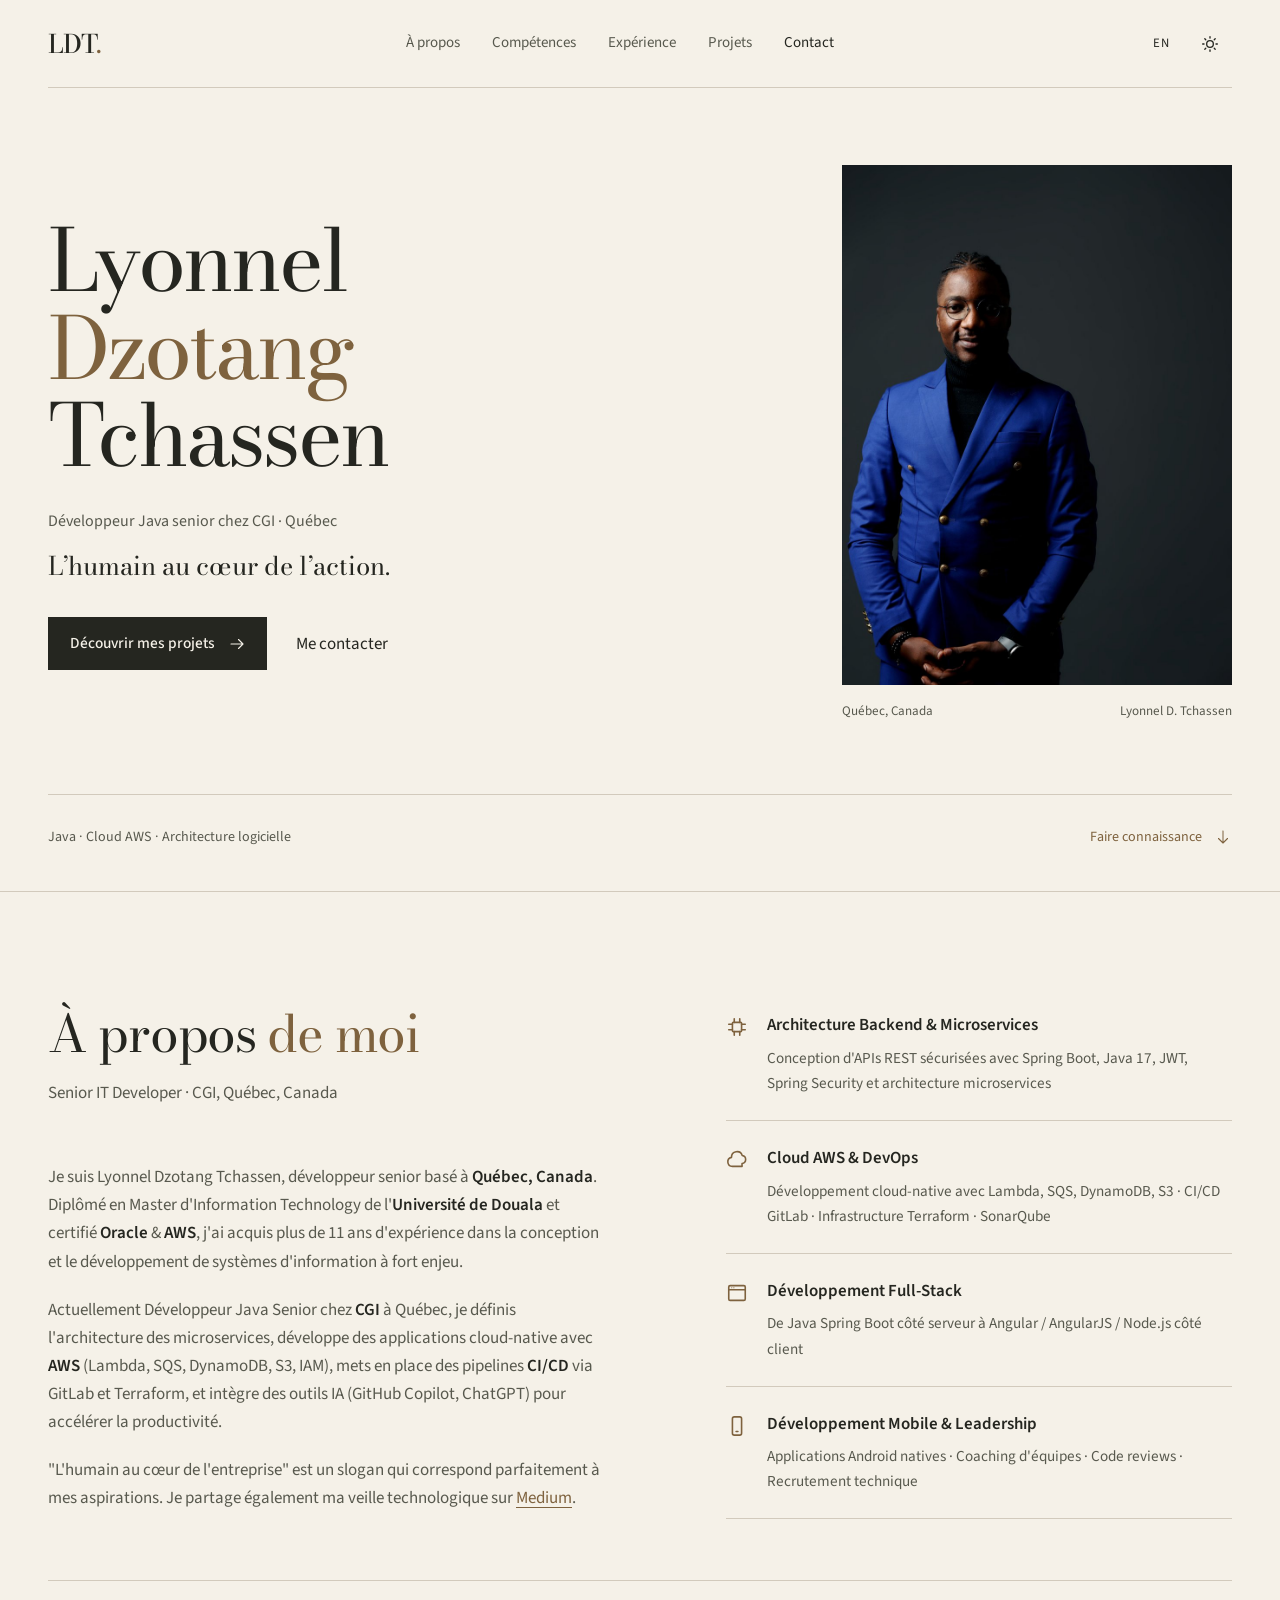
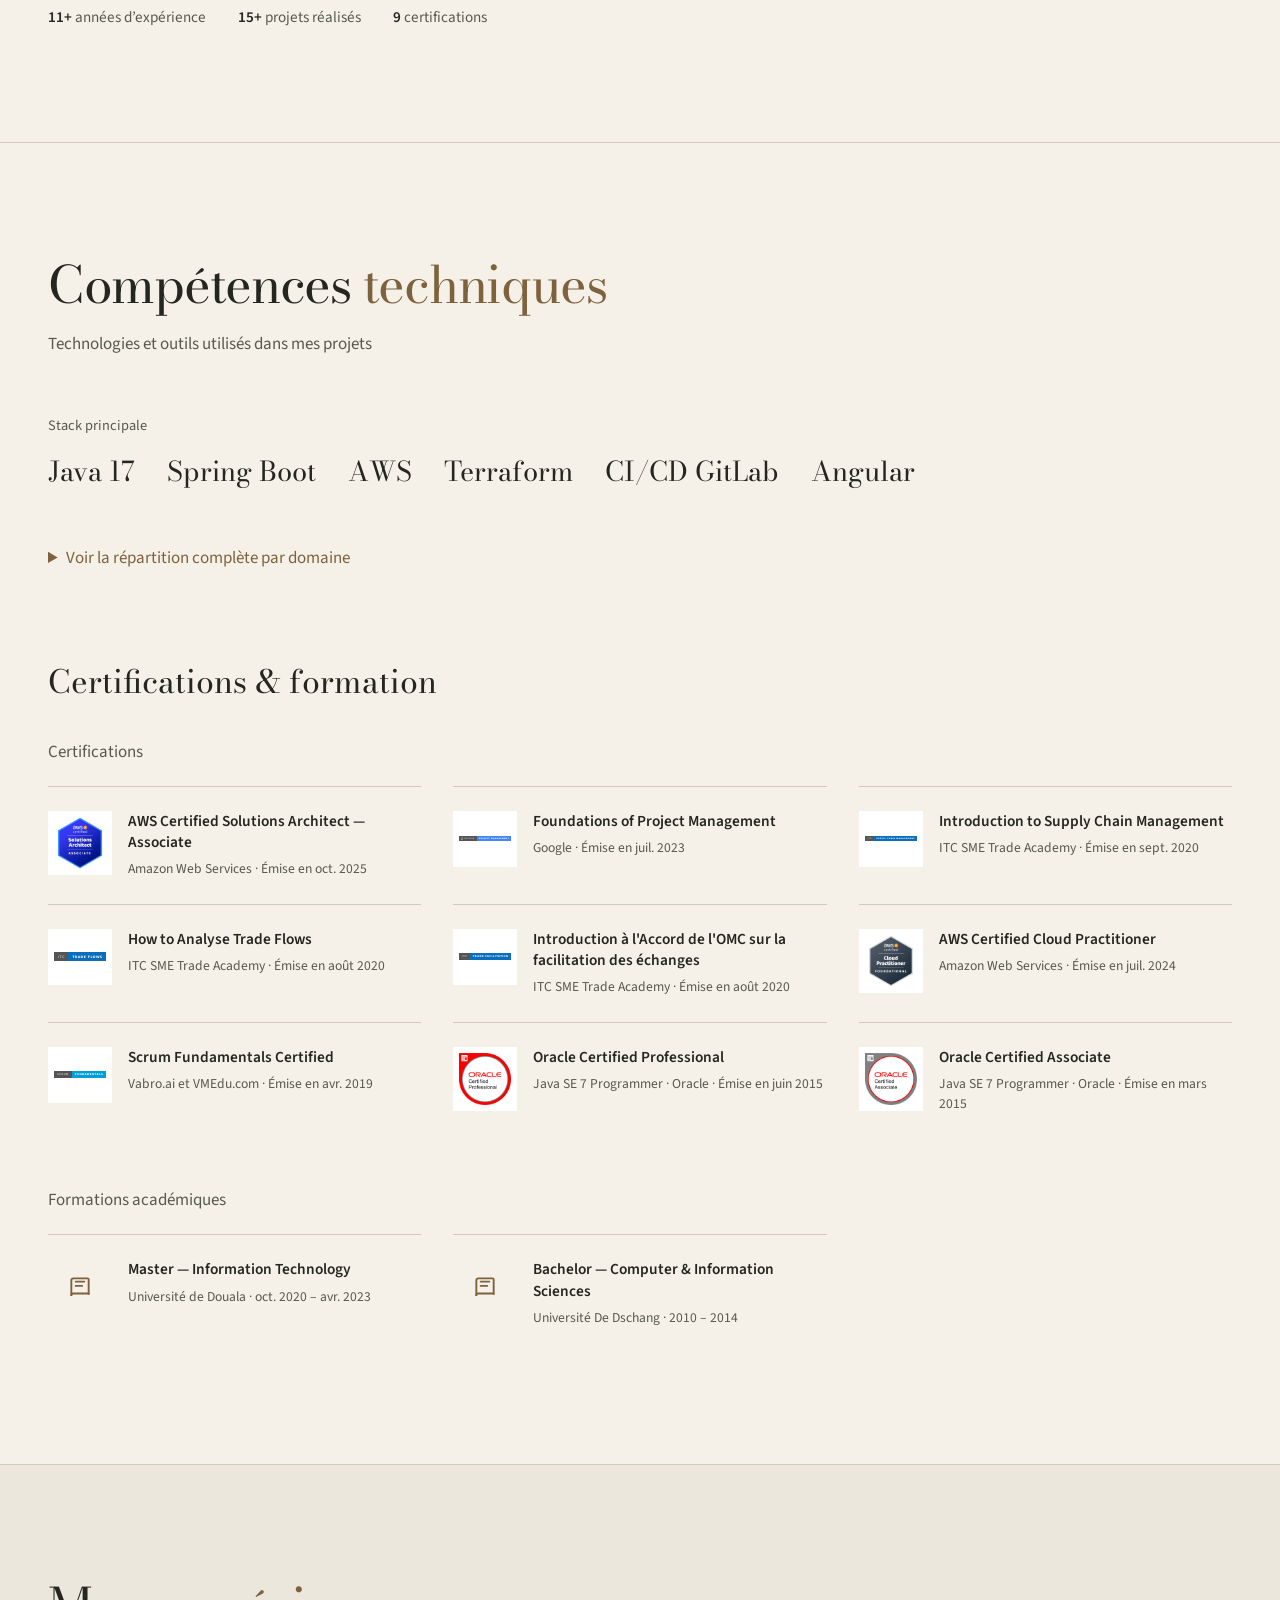
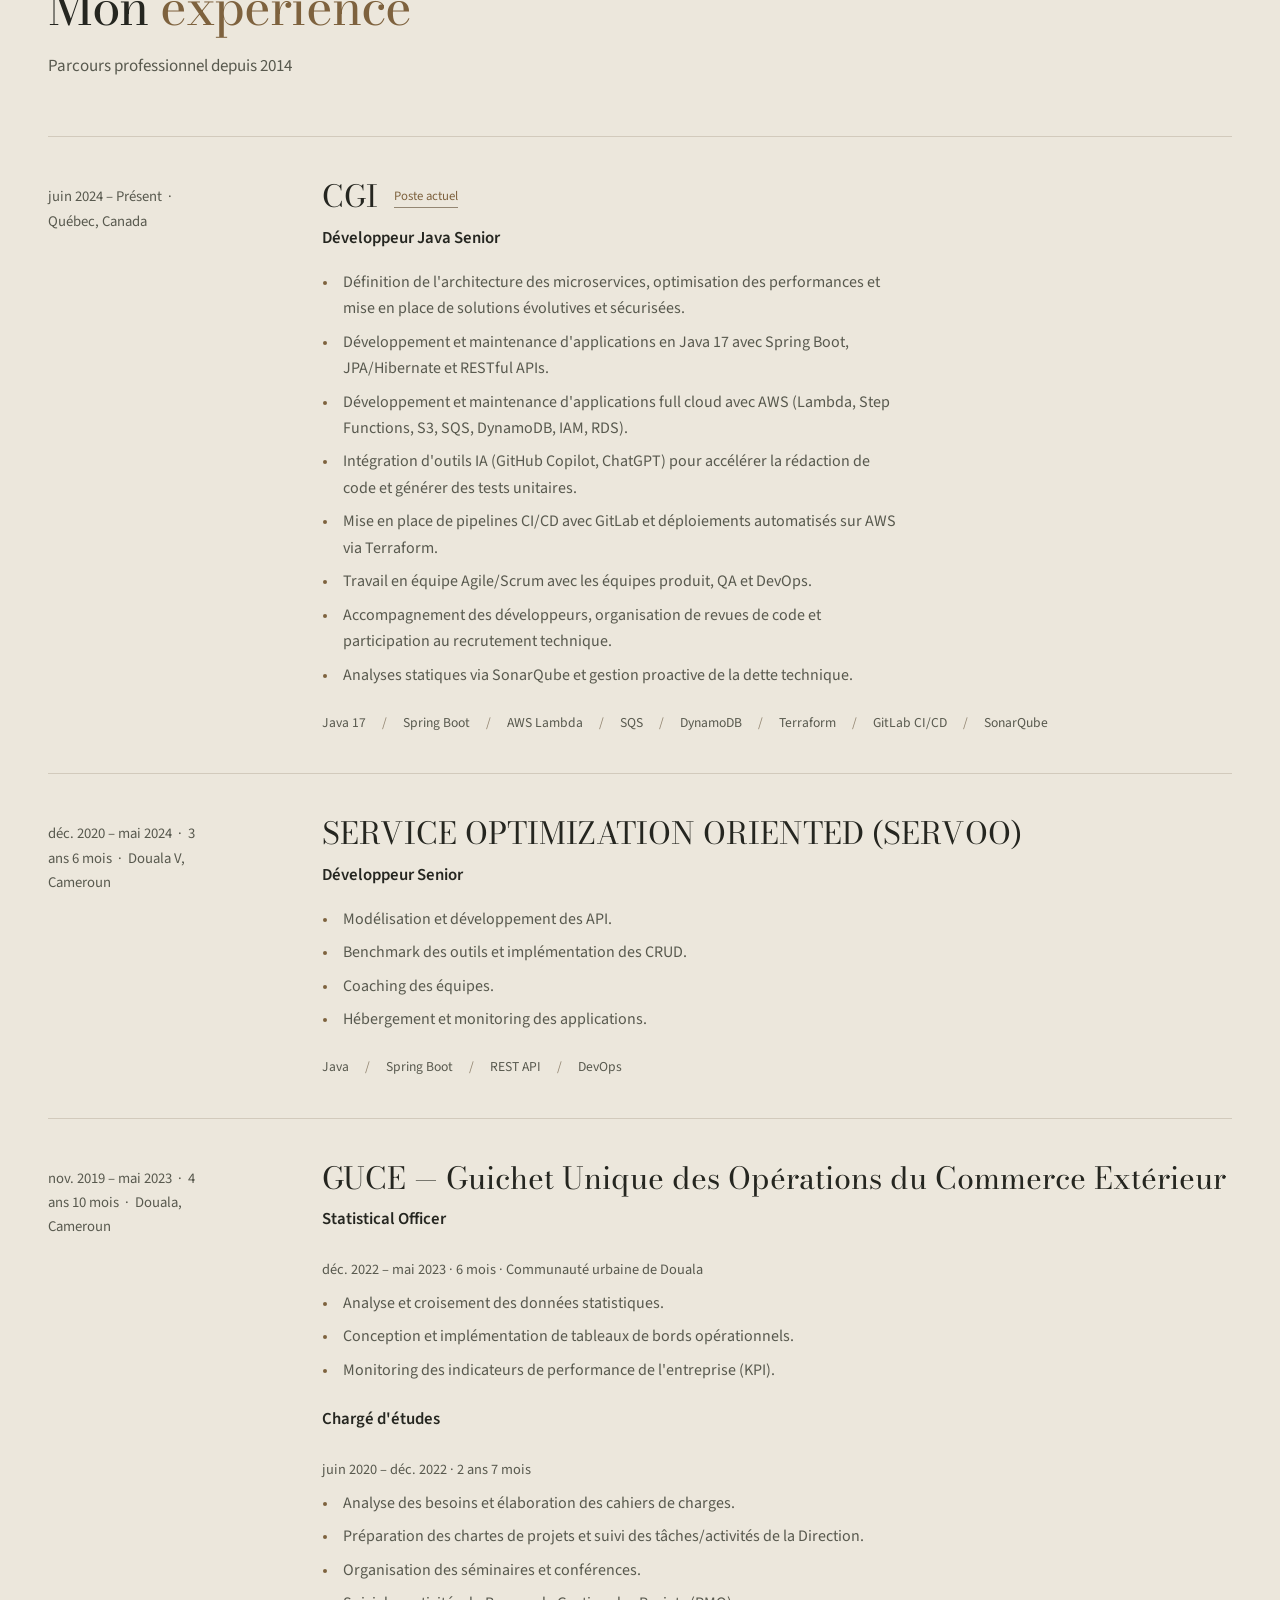
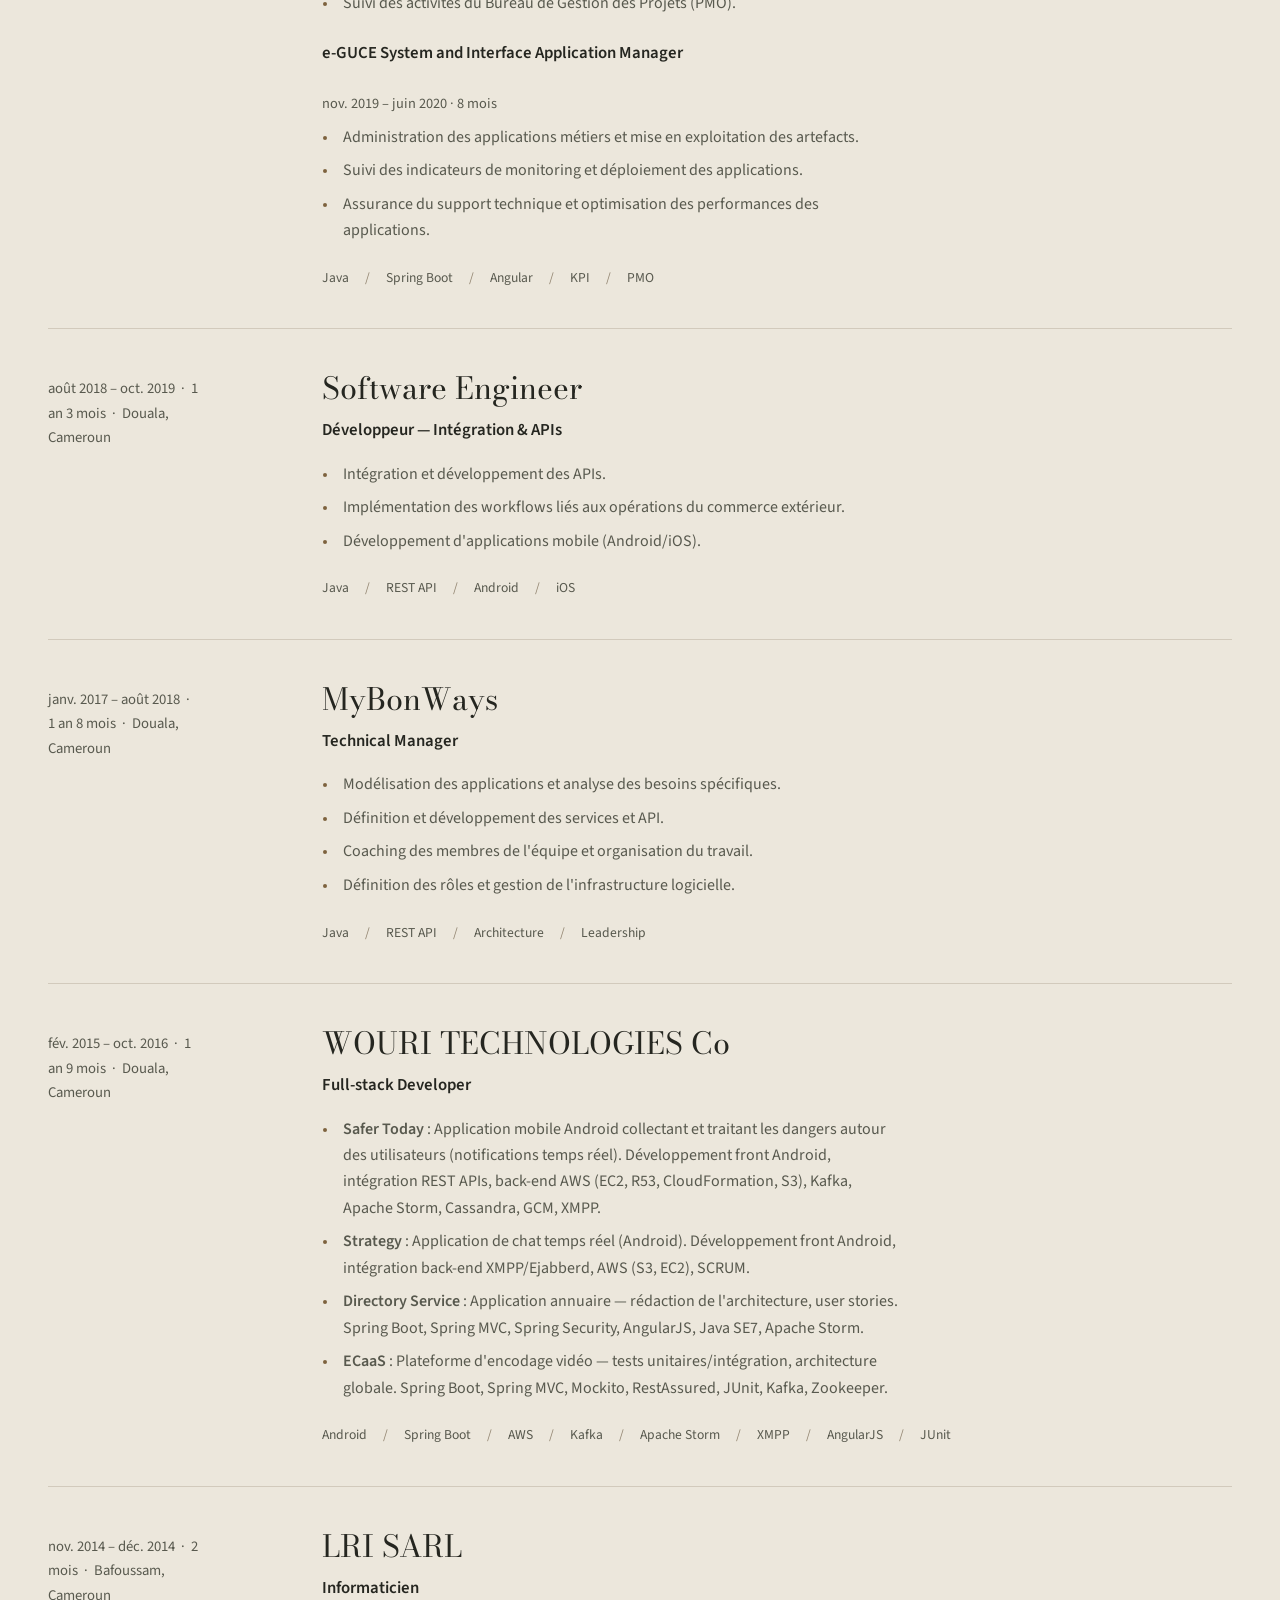
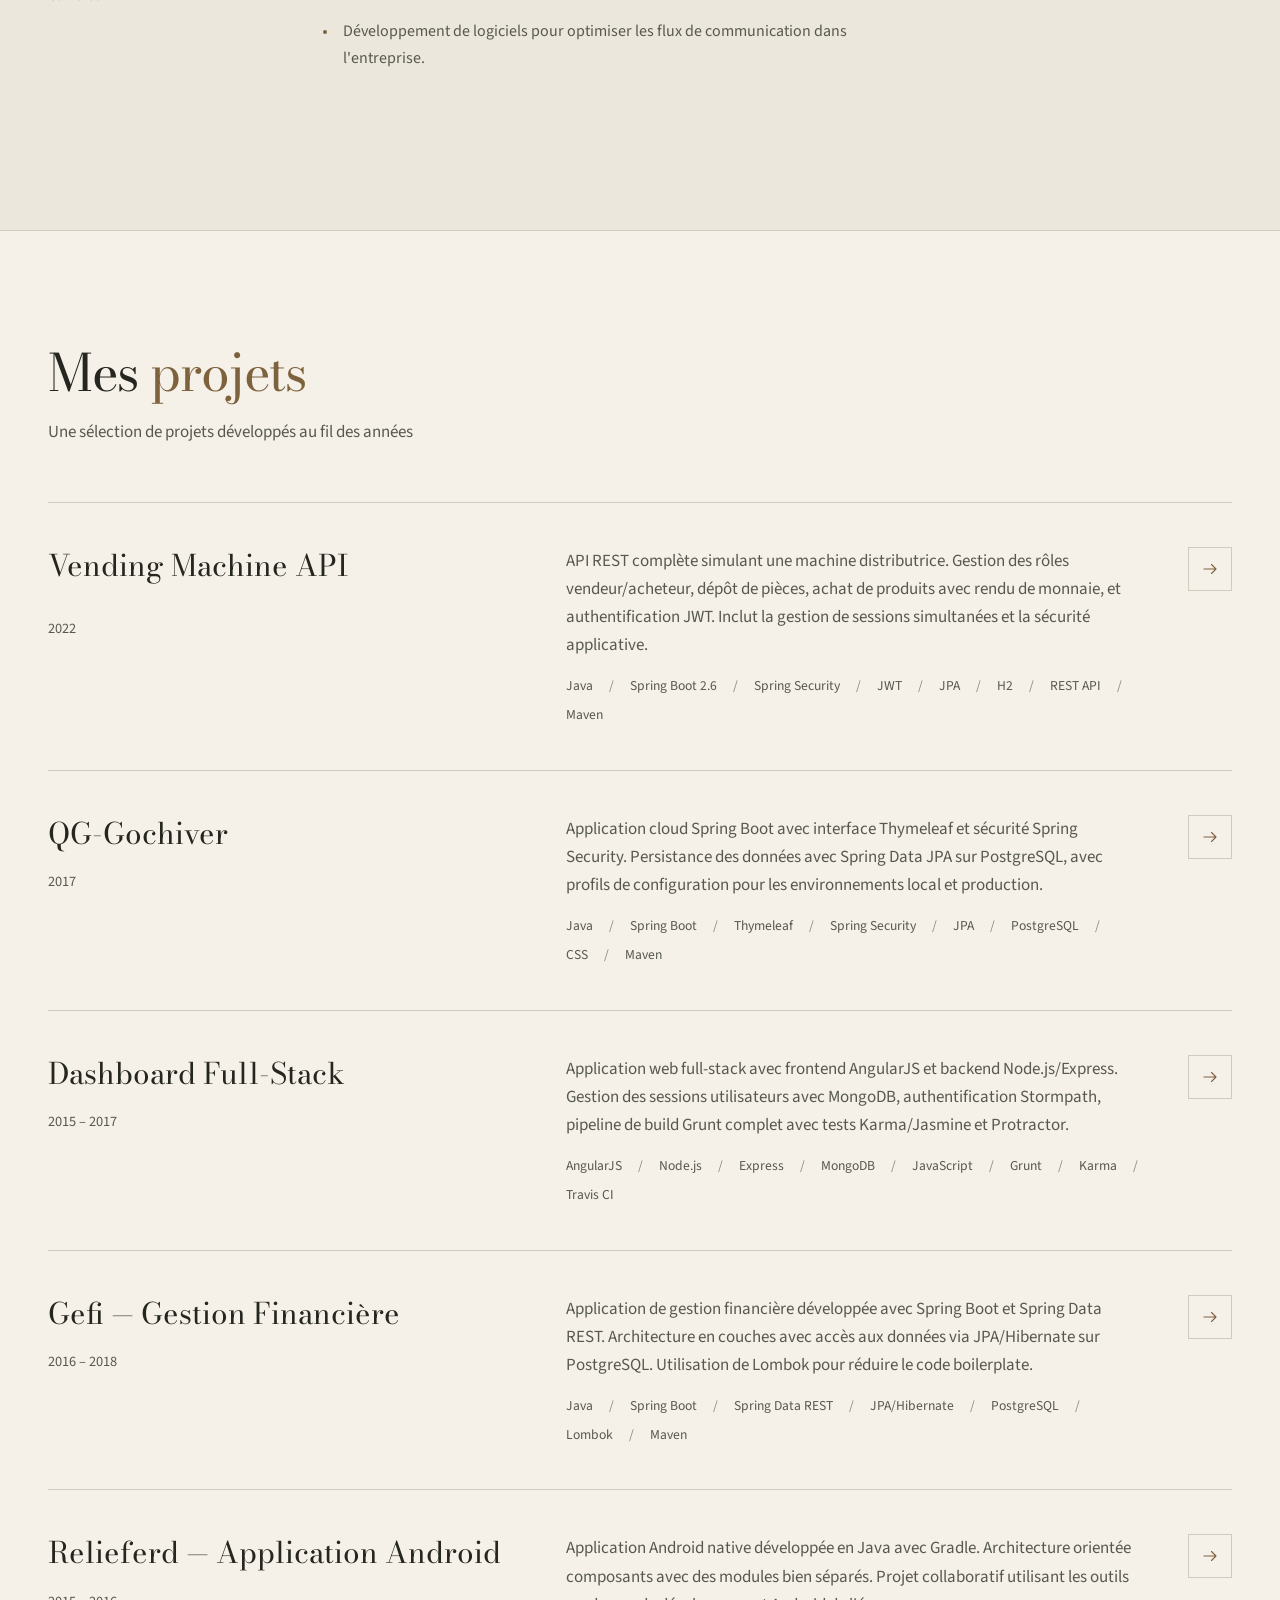
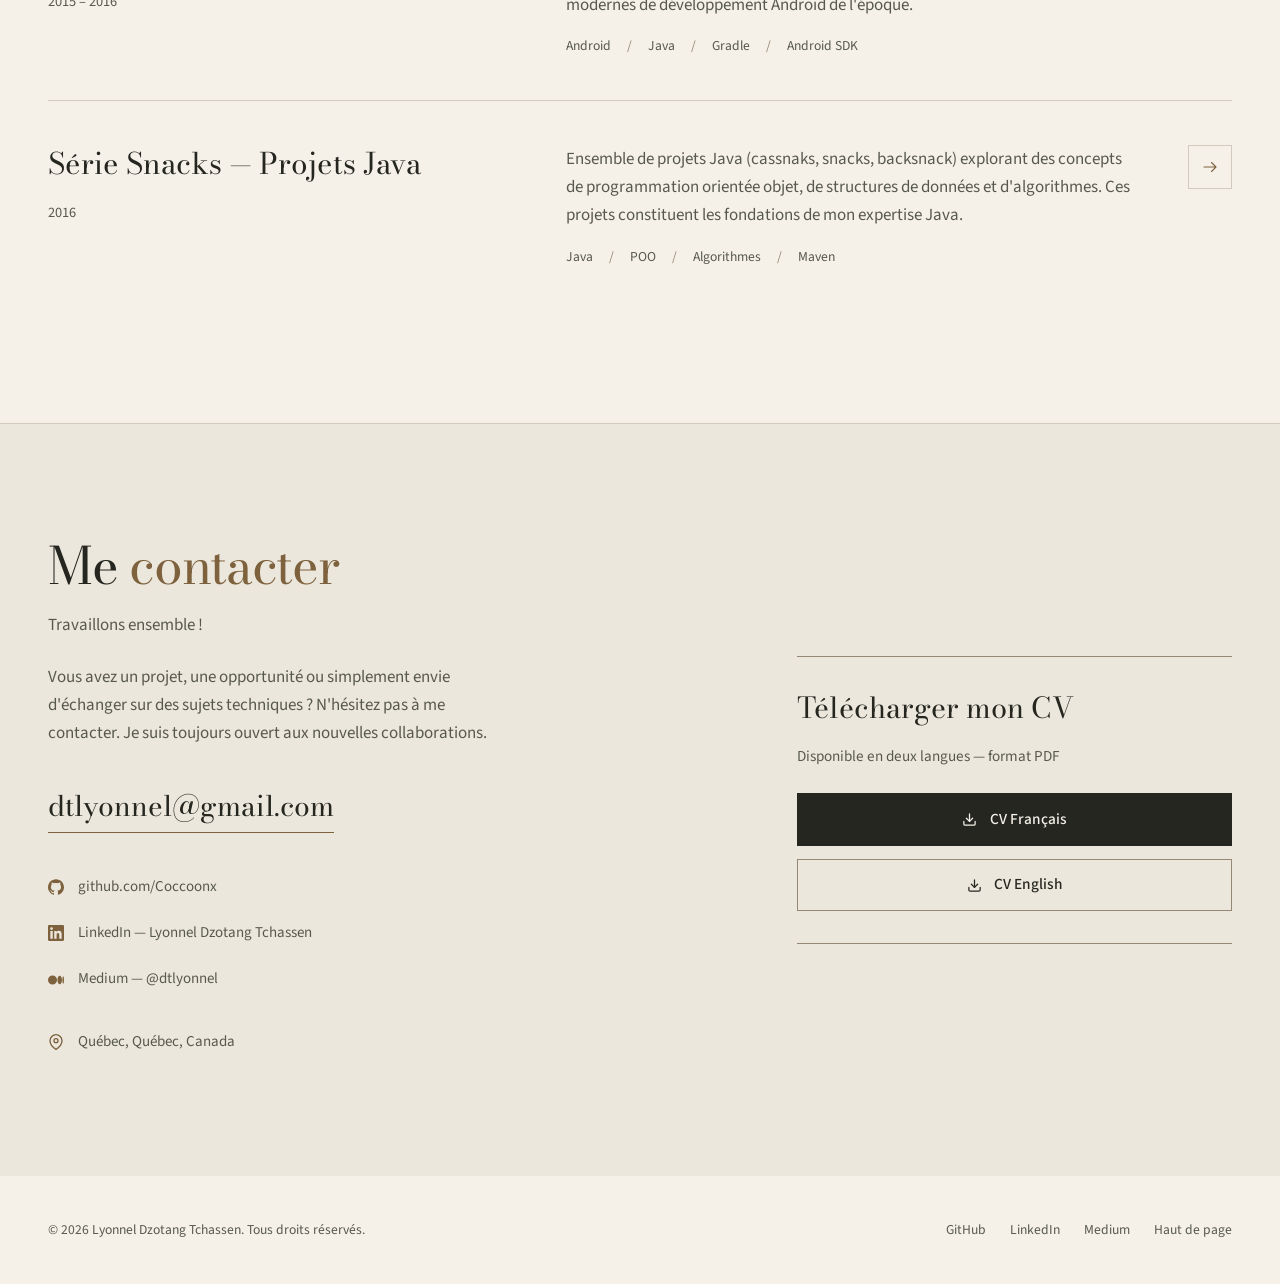
==== commit ac7ceb4c: "feat: redesign 2" ====
--- a/index.html
+++ b/index.html
@@ -10,10 +10,8 @@
   <link rel="alternate" hreflang="en-CA" href="en-ca.html" />
   <link rel="icon" type="image/svg+xml" href="favicon.svg" />
 
-  <!-- Fonts: Space Grotesk (display), IBM Plex Sans (body), IBM Plex Mono (data) -->
-  <link rel="preconnect" href="https://fonts.googleapis.com" />
-  <link rel="preconnect" href="https://fonts.gstatic.com" crossorigin />
-  <link href="https://fonts.googleapis.com/css2?family=Overpass:wght@500;600;700&family=IBM+Plex+Sans:wght@400;500;600&family=IBM+Plex+Mono:wght@400;500;600&display=swap" rel="stylesheet" />
+  <script src="theme-init.js"></script>
+  <script src="script.js" defer></script>
 
   <!-- Stylesheet -->
   <link rel="stylesheet" href="styles.css" />
@@ -24,7 +22,7 @@
   <!-- ========== NAVIGATION ========== -->
   <nav class="nav">
     <div class="container nav-inner">
-      <a href="#" class="nav-logo">LDT<span>.</span></a>
+      <a href="#home" class="nav-logo">LDT<span>.</span></a>
       <ul class="nav-links">
         <li><a href="#about">À propos</a></li>
         <li><a href="#skills">Compétences</a></li>
@@ -40,7 +38,7 @@
           <!-- sun icon (shown in light mode) -->
           <svg class="icon-sun" xmlns="http://www.w3.org/2000/svg" width="16" height="16" viewBox="0 0 24 24" fill="none" stroke="currentColor" stroke-width="2" stroke-linecap="round" stroke-linejoin="round" aria-hidden="true"><circle cx="12" cy="12" r="5"/><line x1="12" y1="1" x2="12" y2="3"/><line x1="12" y1="21" x2="12" y2="23"/><line x1="4.22" y1="4.22" x2="5.64" y2="5.64"/><line x1="18.36" y1="18.36" x2="19.78" y2="19.78"/><line x1="1" y1="12" x2="3" y2="12"/><line x1="21" y1="12" x2="23" y2="12"/><line x1="4.22" y1="19.78" x2="5.64" y2="18.36"/><line x1="18.36" y1="5.64" x2="19.78" y2="4.22"/></svg>
         </button>
-        <button class="hamburger" id="hamburger" aria-label="Menu" aria-expanded="false">
+        <button class="hamburger" id="hamburger" aria-controls="mobileMenu" aria-label="Menu" aria-expanded="false">
           <span></span><span></span><span></span>
         </button>
       </div>
@@ -64,51 +62,22 @@
     <div class="container">
       <div class="hero-inner">
         <div class="hero-content">
-          <div class="hero-badge"><span class="icon" aria-hidden="true"></span> Senior IT Developer · Québec, Canada</div>
-          <h1 class="hero-title">
-            Lyonnel<br />
-            <span class="highlight">Dzotang</span> Tchassen
-          </h1>
-          <p class="hero-subtitle">Développeur Java Senior @ CGI · Cloud Aware · Adepte IA · Full Stack · Spring Boot · Angular · RDBMS</p>
-          <p class="hero-description">
-            Passionné par la valeur humaine, je contribue à l'émancipation de notre ère à travers
-            les technologies de l'information et de la communication. Je conçois des systèmes
-            d'information performants et robustes avec un impact positif sur les conditions de vie
-            du public cible. "L'humain au cœur de l'action" correspond parfaitement à mes aspirations.
-          </p>
-          <div class="hero-actions">
-            <a href="#projects" class="btn btn-primary">
-              <svg width="15" height="15" viewBox="0 0 24 24" fill="none" stroke="currentColor" stroke-width="2.5" stroke-linecap="round" stroke-linejoin="round" aria-hidden="true"><polyline points="16 18 22 12 16 6"/><polyline points="8 6 2 12 8 18"/></svg> Voir mes projets
-            </a>
-            <a href="https://github.com/Coccoonx" target="_blank" rel="noopener" class="btn btn-outline">
-              <svg width="15" height="15" viewBox="0 0 24 24" fill="currentColor" aria-hidden="true"><path d="M12 .297c-6.63 0-12 5.373-12 12 0 5.303 3.438 9.8 8.205 11.385.6.113.82-.258.82-.577 0-.285-.01-1.04-.015-2.04-3.338.724-4.042-1.61-4.042-1.61C4.422 18.07 3.633 17.7 3.633 17.7c-1.087-.744.084-.729.084-.729 1.205.084 1.838 1.236 1.838 1.236 1.07 1.835 2.809 1.305 3.495.998.108-.776.417-1.305.76-1.605-2.665-.3-5.466-1.332-5.466-5.93 0-1.31.465-2.38 1.235-3.22-.135-.303-.54-1.523.105-3.176 0 0 1.005-.322 3.3 1.23.96-.267 1.98-.399 3-.405 1.02.006 2.04.138 3 .405 2.28-1.552 3.285-1.23 3.285-1.23.645 1.653.24 2.873.12 3.176.765.84 1.23 1.91 1.23 3.22 0 4.61-2.805 5.625-5.475 5.92.42.36.81 1.096.81 2.22 0 1.606-.015 2.896-.015 3.286 0 .315.21.69.825.57C20.565 22.092 24 17.592 24 12.297c0-6.627-5.373-12-12-12"/></svg> GitHub
-            </a>
-          </div>
-          <div class="hero-stats">
-            <div class="stat">
-              <span class="stat-number">11+</span>
-              <span class="stat-label">Années d'expérience</span>
-            </div>
-            <div class="stat">
-              <span class="stat-number">15+</span>
-              <span class="stat-label">Projets réalisés</span>
-            </div>
-            <div class="stat">
-              <span class="stat-number">9</span>
-              <span class="stat-label">Certifications</span>
-            </div>
-          </div>
-        </div>
-        <div class="hero-mark">
-          <img class="hero-mark-photo" src="assets/lyonnel-portrait.jpg" alt="Portrait de Lyonnel Dzotang Tchassen" width="260" height="320" />
-          <svg class="hero-mark-frame" viewBox="0 0 260 320" aria-hidden="true">
-            <path d="M4 22V6h18" />
-            <path d="M238 6h18v16" />
-            <path d="M4 298v16h18" />
-            <path d="M238 314h18v-16" />
-          </svg>
-        </div>
-      </div>
+          <h1 class="hero-title"><span>Lyonnel</span><span class="highlight">Dzotang</span><span>Tchassen</span></h1>
+          <div class="hero-intro">
+            <p class="hero-subtitle">Développeur Java senior chez CGI · Québec</p>
+            <p class="hero-description">L’humain au cœur de l’action.</p>
+            <div class="hero-actions">
+              <a href="#projects" class="btn btn-primary">Découvrir mes projets <svg class="arrow" viewBox="0 0 24 24" fill="none" stroke="currentColor" stroke-width="1.5" stroke-linecap="round" stroke-linejoin="round" aria-hidden="true"><path d="M4 12h16m-6-6 6 6-6 6"/></svg></a>
+              <a href="#contact" class="text-link">Me contacter</a>
+            </div>
+          </div>
+        </div>
+        <figure class="hero-mark">
+          <div class="portrait-window"><img class="hero-mark-photo" src="assets/lyonnel-portrait.jpg" alt="Portrait de Lyonnel Dzotang Tchassen" width="900" height="1350" fetchpriority="high" /></div>
+          <figcaption><span>Québec, Canada</span><span>Lyonnel D. Tchassen</span></figcaption>
+        </figure>
+      </div>
+      <div class="hero-foot"><span>Java · Cloud AWS · Architecture logicielle</span><a href="#about">Faire connaissance <svg class="arrow" viewBox="0 0 24 24" fill="none" stroke="currentColor" stroke-width="1.5" stroke-linecap="round" stroke-linejoin="round" aria-hidden="true"><path d="M4 12h16m-6-6 6 6-6 6"/></svg></a></div>
     </div>
   </section>
 
@@ -138,28 +107,28 @@
           </p>
         </div>
         <div class="about-highlights">
-          <div class="highlight-item plate">
+          <div class="highlight-item">
             <svg class="icon" viewBox="0 0 24 24" fill="none" stroke="currentColor" stroke-width="1.75" stroke-linecap="round" stroke-linejoin="round" aria-hidden="true"><rect x="7" y="7" width="10" height="10" rx="1"/><path d="M9 7V3M15 7V3M9 21v-4M15 21v-4M7 9H3M7 15H3M21 9h-4M21 15h-4"/></svg>
             <div>
               <h3>Architecture Backend & Microservices</h3>
               <p>Conception d'APIs REST sécurisées avec Spring Boot, Java 17, JWT, Spring Security et architecture microservices</p>
             </div>
           </div>
-          <div class="highlight-item plate">
+          <div class="highlight-item">
             <svg class="icon" viewBox="0 0 24 24" fill="none" stroke="currentColor" stroke-width="1.75" stroke-linecap="round" stroke-linejoin="round" aria-hidden="true"><path d="M17.5 19H7a5 5 0 0 1-1-9.9V9a6 6 0 0 1 11.7-2 4.5 4.5 0 0 1-.2 8.9Z"/></svg>
             <div>
               <h3>Cloud AWS & DevOps</h3>
               <p>Développement cloud-native avec Lambda, SQS, DynamoDB, S3 · CI/CD GitLab · Infrastructure Terraform · SonarQube</p>
             </div>
           </div>
-          <div class="highlight-item plate">
+          <div class="highlight-item">
             <svg class="icon" viewBox="0 0 24 24" fill="none" stroke="currentColor" stroke-width="1.75" stroke-linecap="round" stroke-linejoin="round" aria-hidden="true"><rect x="3" y="4" width="18" height="16" rx="1.5"/><path d="M3 8.5h18"/><circle cx="6.3" cy="6.25" r="0.6" fill="currentColor" stroke="none"/><circle cx="8.6" cy="6.25" r="0.6" fill="currentColor" stroke="none"/></svg>
             <div>
               <h3>Développement Full-Stack</h3>
               <p>De Java Spring Boot côté serveur à Angular / AngularJS / Node.js côté client</p>
             </div>
           </div>
-          <div class="highlight-item plate">
+          <div class="highlight-item">
             <svg class="icon" viewBox="0 0 24 24" fill="none" stroke="currentColor" stroke-width="1.75" stroke-linecap="round" stroke-linejoin="round" aria-hidden="true"><rect x="7" y="2" width="10" height="20" rx="2"/><path d="M11 18h2"/></svg>
             <div>
               <h3>Développement Mobile & Leadership</h3>
@@ -168,6 +137,7 @@
           </div>
         </div>
       </div>
+      <ul class="profile-facts"><li><strong>11+</strong> années d’expérience</li><li><strong>15+</strong> projets réalisés</li><li><strong>9</strong> certifications</li></ul>
     </div>
   </section>
 
@@ -192,7 +162,7 @@
 
         <div class="skills-grid">
 
-          <div class="skill-category plate">
+          <div class="skill-category">
             <div class="skill-cat-header">
               <svg class="icon" viewBox="0 0 24 24" fill="none" stroke="currentColor" stroke-width="1.75" stroke-linecap="round" stroke-linejoin="round" aria-hidden="true"><rect x="7" y="7" width="10" height="10" rx="1"/><path d="M9 7V3M15 7V3M9 21v-4M15 21v-4M7 9H3M7 15H3M21 9h-4M21 15h-4"/></svg>
               <span class="skill-cat-title">Java & JVM</span>
@@ -211,7 +181,7 @@
             </div>
           </div>
 
-          <div class="skill-category plate">
+          <div class="skill-category">
             <div class="skill-cat-header">
               <svg class="icon" viewBox="0 0 24 24" fill="none" stroke="currentColor" stroke-width="1.75" stroke-linecap="round" stroke-linejoin="round" aria-hidden="true"><path d="M8 3 4 12l4 9"/><path d="M16 3l4 9-4 9"/></svg>
               <span class="skill-cat-title">APIs & Services</span>
@@ -231,7 +201,7 @@
             </div>
           </div>
 
-          <div class="skill-category plate">
+          <div class="skill-category">
             <div class="skill-cat-header">
               <svg class="icon" viewBox="0 0 24 24" fill="none" stroke="currentColor" stroke-width="1.75" stroke-linecap="round" stroke-linejoin="round" aria-hidden="true"><path d="M17.5 19H7a5 5 0 0 1-1-9.9V9a6 6 0 0 1 11.7-2 4.5 4.5 0 0 1-.2 8.9Z"/></svg>
               <span class="skill-cat-title">Cloud AWS</span>
@@ -250,7 +220,7 @@
             </div>
           </div>
 
-          <div class="skill-category plate">
+          <div class="skill-category">
             <div class="skill-cat-header">
               <svg class="icon" viewBox="0 0 24 24" fill="none" stroke="currentColor" stroke-width="1.75" stroke-linecap="round" stroke-linejoin="round" aria-hidden="true"><path d="M17.5 6.5a5 5 0 0 1 0 10"/><path d="M6.5 6.5a5 5 0 0 0 0 10"/><path d="M6.5 6.5h11M6.5 16.5h11"/></svg>
               <span class="skill-cat-title">DevOps & CI/CD</span>
@@ -268,7 +238,7 @@
             </div>
           </div>
 
-          <div class="skill-category plate">
+          <div class="skill-category">
             <div class="skill-cat-header">
               <svg class="icon" viewBox="0 0 24 24" fill="none" stroke="currentColor" stroke-width="1.75" stroke-linecap="round" stroke-linejoin="round" aria-hidden="true"><ellipse cx="12" cy="5" rx="7" ry="2.5"/><path d="M5 5v14c0 1.4 3.1 2.5 7 2.5s7-1.1 7-2.5V5"/><path d="M5 12c0 1.4 3.1 2.5 7 2.5s7-1.1 7-2.5"/></svg>
               <span class="skill-cat-title">Bases de données</span>
@@ -286,7 +256,7 @@
             </div>
           </div>
 
-          <div class="skill-category plate">
+          <div class="skill-category">
             <div class="skill-cat-header">
               <svg class="icon" viewBox="0 0 24 24" fill="none" stroke="currentColor" stroke-width="1.75" stroke-linecap="round" stroke-linejoin="round" aria-hidden="true"><rect x="3" y="4" width="18" height="16" rx="1.5"/><path d="M3 8.5h18"/><circle cx="6.3" cy="6.25" r="0.6" fill="currentColor" stroke="none"/><circle cx="8.6" cy="6.25" r="0.6" fill="currentColor" stroke="none"/></svg>
               <span class="skill-cat-title">Frontend & Web</span>
@@ -303,7 +273,7 @@
             </div>
           </div>
 
-          <div class="skill-category plate">
+          <div class="skill-category">
             <div class="skill-cat-header">
               <svg class="icon" viewBox="0 0 24 24" fill="none" stroke="currentColor" stroke-width="1.75" stroke-linecap="round" stroke-linejoin="round" aria-hidden="true"><rect x="7" y="2" width="10" height="20" rx="2"/><path d="M11 18h2"/></svg>
               <span class="skill-cat-title">Mobile & Autres</span>
@@ -329,64 +299,64 @@
           <div>
             <p class="credentials-group-title">Certifications</p>
             <div class="cert-list">
-              <div class="cert-item plate">
-                <div class="cert-badge-tile"><img class="cert-badge-img" src="https://github.com/user-attachments/assets/56078456-a973-4af6-a7c3-b64ad6522e14" alt="Badge AWS Solutions Architect Associate" loading="lazy" decoding="async" /></div>
+              <div class="cert-item">
+                <div class="cert-badge-tile"><img class="cert-badge-img" src="assets/badges/certification-1.png" alt="Badge AWS Solutions Architect Associate" loading="lazy" decoding="async" /></div>
                 <div>
                   <strong>AWS Certified Solutions Architect — Associate</strong>
                   <small>Amazon Web Services · Émise en oct. 2025</small>
                 </div>
               </div>
-              <div class="cert-item plate">
-                <div class="cert-badge-tile"><img class="cert-badge-img" src="https://img.shields.io/badge/Google-Project_Management-4285F4?style=for-the-badge&amp;logo=google&amp;logoColor=white" alt="Badge Google Project Management" loading="lazy" decoding="async" /></div>
+              <div class="cert-item">
+                <div class="cert-badge-tile"><img class="cert-badge-img" src="assets/badges/certification-2.svg" alt="Badge Google Project Management" loading="lazy" decoding="async" /></div>
                 <div>
                   <strong>Foundations of Project Management</strong>
                   <small>Google · Émise en juil. 2023</small>
                 </div>
               </div>
-              <div class="cert-item plate">
-                <div class="cert-badge-tile"><img class="cert-badge-img" src="https://img.shields.io/badge/ITC-Supply_Chain_Management-0A6EBD?style=for-the-badge" alt="Badge ITC Supply Chain Management" loading="lazy" decoding="async" /></div>
+              <div class="cert-item">
+                <div class="cert-badge-tile"><img class="cert-badge-img" src="assets/badges/certification-3.svg" alt="Badge ITC Supply Chain Management" loading="lazy" decoding="async" /></div>
                 <div>
                   <strong>Introduction to Supply Chain Management</strong>
                   <small>ITC SME Trade Academy · Émise en sept. 2020</small>
                 </div>
               </div>
-              <div class="cert-item plate">
-                <div class="cert-badge-tile"><img class="cert-badge-img" src="https://img.shields.io/badge/ITC-Trade_Flows-0A6EBD?style=for-the-badge" alt="Badge ITC Trade Flows" loading="lazy" decoding="async" /></div>
+              <div class="cert-item">
+                <div class="cert-badge-tile"><img class="cert-badge-img" src="assets/badges/certification-4.svg" alt="Badge ITC Trade Flows" loading="lazy" decoding="async" /></div>
                 <div>
                   <strong>How to Analyse Trade Flows</strong>
                   <small>ITC SME Trade Academy · Émise en août 2020</small>
                 </div>
               </div>
-              <div class="cert-item plate">
-                <div class="cert-badge-tile"><img class="cert-badge-img" src="https://img.shields.io/badge/ITC-Trade_Facilitation-0A6EBD?style=for-the-badge" alt="Badge ITC Trade Facilitation" loading="lazy" decoding="async" /></div>
+              <div class="cert-item">
+                <div class="cert-badge-tile"><img class="cert-badge-img" src="assets/badges/certification-5.svg" alt="Badge ITC Trade Facilitation" loading="lazy" decoding="async" /></div>
                 <div>
                   <strong>Introduction à l'Accord de l'OMC sur la facilitation des échanges</strong>
                   <small>ITC SME Trade Academy · Émise en août 2020</small>
                 </div>
               </div>
-              <div class="cert-item plate">
-                <div class="cert-badge-tile"><img class="cert-badge-img" src="https://github.com/user-attachments/assets/c1d04ba4-fe42-4bd4-9ab0-0fd195fefcc6" alt="Badge AWS Cloud Practitioner" loading="lazy" decoding="async" /></div>
+              <div class="cert-item">
+                <div class="cert-badge-tile"><img class="cert-badge-img" src="assets/badges/certification-6.png" alt="Badge AWS Cloud Practitioner" loading="lazy" decoding="async" /></div>
                 <div>
                   <strong>AWS Certified Cloud Practitioner</strong>
                   <small>Amazon Web Services · Émise en juil. 2024</small>
                 </div>
               </div>
-              <div class="cert-item plate">
-                <div class="cert-badge-tile"><img class="cert-badge-img" src="https://img.shields.io/badge/Scrum-Fundamentals-009FDA?style=for-the-badge" alt="Badge Scrum Fundamentals" loading="lazy" decoding="async" /></div>
+              <div class="cert-item">
+                <div class="cert-badge-tile"><img class="cert-badge-img" src="assets/badges/certification-7.svg" alt="Badge Scrum Fundamentals" loading="lazy" decoding="async" /></div>
                 <div>
                   <strong>Scrum Fundamentals Certified</strong>
                   <small>Vabro.ai et VMEdu.com · Émise en avr. 2019</small>
                 </div>
               </div>
-              <div class="cert-item plate">
-                <div class="cert-badge-tile"><img class="cert-badge-img" src="https://github.com/user-attachments/assets/168203d4-fb50-4c50-bf21-3f206baa89c7" alt="Badge Oracle OCP" loading="lazy" decoding="async" /></div>
+              <div class="cert-item">
+                <div class="cert-badge-tile"><img class="cert-badge-img" src="assets/badges/certification-8.png" alt="Badge Oracle OCP" loading="lazy" decoding="async" /></div>
                 <div>
                   <strong>Oracle Certified Professional</strong>
                   <small>Java SE 7 Programmer · Oracle · Émise en juin 2015</small>
                 </div>
               </div>
-              <div class="cert-item plate">
-                <div class="cert-badge-tile"><img class="cert-badge-img" src="https://github.com/user-attachments/assets/389f35ef-4813-4294-9500-443a9073a824" alt="Badge Oracle OCA" loading="lazy" decoding="async" /></div>
+              <div class="cert-item">
+                <div class="cert-badge-tile"><img class="cert-badge-img" src="assets/badges/certification-9.png" alt="Badge Oracle OCA" loading="lazy" decoding="async" /></div>
                 <div>
                   <strong>Oracle Certified Associate</strong>
                   <small>Java SE 7 Programmer · Oracle · Émise en mars 2015</small>
@@ -397,14 +367,14 @@
           <div>
             <p class="credentials-group-title">Formations académiques</p>
             <div class="cert-list">
-              <div class="cert-item plate">
+              <div class="cert-item">
                 <div class="cert-badge-tile cert-badge-tile--icon"><svg class="cert-badge-icon" viewBox="0 0 24 24" fill="none" stroke="currentColor" stroke-width="1.75" stroke-linecap="round" stroke-linejoin="round" aria-hidden="true"><path d="M4 19.5V6a2 2 0 0 1 2-2h13a1 1 0 0 1 1 1v13.5"/><path d="M4 19.5A1.5 1.5 0 0 1 5.5 18H20"/><path d="M8 7h8M8 11h6"/></svg></div>
                 <div>
                   <strong>Master — Information Technology</strong>
                   <small>Université de Douala · oct. 2020 – avr. 2023</small>
                 </div>
               </div>
-              <div class="cert-item plate">
+              <div class="cert-item">
                 <div class="cert-badge-tile cert-badge-tile--icon"><svg class="cert-badge-icon" viewBox="0 0 24 24" fill="none" stroke="currentColor" stroke-width="1.75" stroke-linecap="round" stroke-linejoin="round" aria-hidden="true"><path d="M4 19.5V6a2 2 0 0 1 2-2h13a1 1 0 0 1 1 1v13.5"/><path d="M4 19.5A1.5 1.5 0 0 1 5.5 18H20"/><path d="M8 7h8M8 11h6"/></svg></div>
                 <div>
                   <strong>Bachelor — Computer &amp; Information Sciences</strong>
@@ -426,8 +396,7 @@
 
         <!-- CGI -->
         <div class="timeline-item">
-          <div class="timeline-marker"></div>
-          <div class="timeline-content plate">
+          <div class="timeline-content">
             <div class="timeline-header">
               <h3 class="timeline-company">CGI</h3>
               <span class="timeline-badge timeline-badge--current">Poste actuel</span>
@@ -452,8 +421,7 @@
 
         <!-- SERVOO -->
         <div class="timeline-item">
-          <div class="timeline-marker"></div>
-          <div class="timeline-content plate">
+          <div class="timeline-content">
             <div class="timeline-header">
               <h3 class="timeline-company">SERVICE OPTIMIZATION ORIENTED (SERVOO)</h3>
             </div>
@@ -473,8 +441,7 @@
 
         <!-- GUCE -->
         <div class="timeline-item">
-          <div class="timeline-marker"></div>
-          <div class="timeline-content plate">
+          <div class="timeline-content">
             <div class="timeline-header">
               <h3 class="timeline-company">GUCE — Guichet Unique des Opérations du Commerce Extérieur</h3>
             </div>
@@ -512,8 +479,7 @@
 
         <!-- Software Engineer (before GUCE) -->
         <div class="timeline-item">
-          <div class="timeline-marker"></div>
-          <div class="timeline-content plate">
+          <div class="timeline-content">
             <div class="timeline-header">
               <h3 class="timeline-company">Software Engineer</h3>
             </div>
@@ -532,8 +498,7 @@
 
         <!-- MyBonWays -->
         <div class="timeline-item">
-          <div class="timeline-marker"></div>
-          <div class="timeline-content plate">
+          <div class="timeline-content">
             <div class="timeline-header">
               <h3 class="timeline-company">MyBonWays</h3>
             </div>
@@ -553,8 +518,7 @@
 
         <!-- WOURI TECHNOLOGIES -->
         <div class="timeline-item">
-          <div class="timeline-marker"></div>
-          <div class="timeline-content plate">
+          <div class="timeline-content">
             <div class="timeline-header">
               <h3 class="timeline-company">WOURI TECHNOLOGIES Co</h3>
             </div>
@@ -574,8 +538,7 @@
 
         <!-- LRI SARL -->
         <div class="timeline-item">
-          <div class="timeline-marker"></div>
-          <div class="timeline-content plate">
+          <div class="timeline-content">
             <div class="timeline-header">
               <h3 class="timeline-company">LRI SARL</h3>
             </div>
@@ -598,16 +561,14 @@
       <div class="projects-grid">
 
         <!-- Vending Machine -->
-        <div class="project-card plate">
+        <div class="project-card">
           <div class="project-header">
-            <span class="project-code">N&deg;01</span>
             <div class="project-links">
-              <a href="https://github.com/Coccoonx/vending-machine" target="_blank" rel="noopener" class="project-link" title="Voir sur GitHub">
-                <svg width="15" height="15" viewBox="0 0 24 24" fill="currentColor" aria-hidden="true"><path d="M12 .297c-6.63 0-12 5.373-12 12 0 5.303 3.438 9.8 8.205 11.385.6.113.82-.258.82-.577 0-.285-.01-1.04-.015-2.04-3.338.724-4.042-1.61-4.042-1.61C4.422 18.07 3.633 17.7 3.633 17.7c-1.087-.744.084-.729.084-.729 1.205.084 1.838 1.236 1.838 1.236 1.07 1.835 2.809 1.305 3.495.998.108-.776.417-1.305.76-1.605-2.665-.3-5.466-1.332-5.466-5.93 0-1.31.465-2.38 1.235-3.22-.135-.303-.54-1.523.105-3.176 0 0 1.005-.322 3.3 1.23.96-.267 1.98-.399 3-.405 1.02.006 2.04.138 3 .405 2.28-1.552 3.285-1.23 3.285-1.23.645 1.653.24 2.873.12 3.176.765.84 1.23 1.91 1.23 3.22 0 4.61-2.805 5.625-5.475 5.92.42.36.81 1.096.81 2.22 0 1.606-.015 2.896-.015 3.286 0 .315.21.69.825.57C20.565 22.092 24 17.592 24 12.297c0-6.627-5.373-12-12-12"/></svg>
+              <a href="https://github.com/Coccoonx/vending-machine" target="_blank" rel="noopener" class="project-link" title="Voir le dépôt sur GitHub" aria-label="Voir le dépôt sur GitHub"><svg class="arrow" viewBox="0 0 24 24" fill="none" stroke="currentColor" stroke-width="1.5" stroke-linecap="round" stroke-linejoin="round" aria-hidden="true"><path d="M4 12h16m-6-6 6 6-6 6"/></svg>
               </a>
             </div>
           </div>
-          <h3 class="project-title">Vending Machine API</h3>
+          <h3 class="project-title"><a href="https://github.com/Coccoonx/vending-machine" target="_blank" rel="noopener">Vending Machine API</a></h3>
           <p class="project-year">2022</p>
           <p class="project-description">
             API REST complète simulant une machine distributrice. Gestion des rôles vendeur/acheteur,
@@ -627,16 +588,14 @@
         </div>
 
         <!-- QG-Gochiver -->
-        <div class="project-card plate">
+        <div class="project-card">
           <div class="project-header">
-            <span class="project-code">N&deg;02</span>
             <div class="project-links">
-              <a href="https://github.com/Coccoonx/qg-gochiver" target="_blank" rel="noopener" class="project-link" title="Voir sur GitHub">
-                <svg width="15" height="15" viewBox="0 0 24 24" fill="currentColor" aria-hidden="true"><path d="M12 .297c-6.63 0-12 5.373-12 12 0 5.303 3.438 9.8 8.205 11.385.6.113.82-.258.82-.577 0-.285-.01-1.04-.015-2.04-3.338.724-4.042-1.61-4.042-1.61C4.422 18.07 3.633 17.7 3.633 17.7c-1.087-.744.084-.729.084-.729 1.205.084 1.838 1.236 1.838 1.236 1.07 1.835 2.809 1.305 3.495.998.108-.776.417-1.305.76-1.605-2.665-.3-5.466-1.332-5.466-5.93 0-1.31.465-2.38 1.235-3.22-.135-.303-.54-1.523.105-3.176 0 0 1.005-.322 3.3 1.23.96-.267 1.98-.399 3-.405 1.02.006 2.04.138 3 .405 2.28-1.552 3.285-1.23 3.285-1.23.645 1.653.24 2.873.12 3.176.765.84 1.23 1.91 1.23 3.22 0 4.61-2.805 5.625-5.475 5.92.42.36.81 1.096.81 2.22 0 1.606-.015 2.896-.015 3.286 0 .315.21.69.825.57C20.565 22.092 24 17.592 24 12.297c0-6.627-5.373-12-12-12"/></svg>
+              <a href="https://github.com/Coccoonx/qg-gochiver" target="_blank" rel="noopener" class="project-link" title="Voir le dépôt sur GitHub" aria-label="Voir le dépôt sur GitHub"><svg class="arrow" viewBox="0 0 24 24" fill="none" stroke="currentColor" stroke-width="1.5" stroke-linecap="round" stroke-linejoin="round" aria-hidden="true"><path d="M4 12h16m-6-6 6 6-6 6"/></svg>
               </a>
             </div>
           </div>
-          <h3 class="project-title">QG-Gochiver</h3>
+          <h3 class="project-title"><a href="https://github.com/Coccoonx/qg-gochiver" target="_blank" rel="noopener">QG-Gochiver</a></h3>
           <p class="project-year">2017</p>
           <p class="project-description">
             Application cloud Spring Boot avec interface Thymeleaf et sécurité Spring Security.
@@ -656,16 +615,14 @@
         </div>
 
         <!-- Dashboard -->
-        <div class="project-card plate">
+        <div class="project-card">
           <div class="project-header">
-            <span class="project-code">N&deg;03</span>
             <div class="project-links">
-              <a href="https://github.com/Coccoonx/dashboard" target="_blank" rel="noopener" class="project-link" title="Voir sur GitHub">
-                <svg width="15" height="15" viewBox="0 0 24 24" fill="currentColor" aria-hidden="true"><path d="M12 .297c-6.63 0-12 5.373-12 12 0 5.303 3.438 9.8 8.205 11.385.6.113.82-.258.82-.577 0-.285-.01-1.04-.015-2.04-3.338.724-4.042-1.61-4.042-1.61C4.422 18.07 3.633 17.7 3.633 17.7c-1.087-.744.084-.729.084-.729 1.205.084 1.838 1.236 1.838 1.236 1.07 1.835 2.809 1.305 3.495.998.108-.776.417-1.305.76-1.605-2.665-.3-5.466-1.332-5.466-5.93 0-1.31.465-2.38 1.235-3.22-.135-.303-.54-1.523.105-3.176 0 0 1.005-.322 3.3 1.23.96-.267 1.98-.399 3-.405 1.02.006 2.04.138 3 .405 2.28-1.552 3.285-1.23 3.285-1.23.645 1.653.24 2.873.12 3.176.765.84 1.23 1.91 1.23 3.22 0 4.61-2.805 5.625-5.475 5.92.42.36.81 1.096.81 2.22 0 1.606-.015 2.896-.015 3.286 0 .315.21.69.825.57C20.565 22.092 24 17.592 24 12.297c0-6.627-5.373-12-12-12"/></svg>
+              <a href="https://github.com/Coccoonx/dashboard" target="_blank" rel="noopener" class="project-link" title="Voir le dépôt sur GitHub" aria-label="Voir le dépôt sur GitHub"><svg class="arrow" viewBox="0 0 24 24" fill="none" stroke="currentColor" stroke-width="1.5" stroke-linecap="round" stroke-linejoin="round" aria-hidden="true"><path d="M4 12h16m-6-6 6 6-6 6"/></svg>
               </a>
             </div>
           </div>
-          <h3 class="project-title">Dashboard Full-Stack</h3>
+          <h3 class="project-title"><a href="https://github.com/Coccoonx/dashboard" target="_blank" rel="noopener">Dashboard Full-Stack</a></h3>
           <p class="project-year">2015 – 2017</p>
           <p class="project-description">
             Application web full-stack avec frontend AngularJS et backend Node.js/Express.
@@ -685,16 +642,14 @@
         </div>
 
         <!-- Gefi -->
-        <div class="project-card plate">
+        <div class="project-card">
           <div class="project-header">
-            <span class="project-code">N&deg;04</span>
             <div class="project-links">
-              <a href="https://github.com/Coccoonx/gefi" target="_blank" rel="noopener" class="project-link" title="Voir sur GitHub">
-                <svg width="15" height="15" viewBox="0 0 24 24" fill="currentColor" aria-hidden="true"><path d="M12 .297c-6.63 0-12 5.373-12 12 0 5.303 3.438 9.8 8.205 11.385.6.113.82-.258.82-.577 0-.285-.01-1.04-.015-2.04-3.338.724-4.042-1.61-4.042-1.61C4.422 18.07 3.633 17.7 3.633 17.7c-1.087-.744.084-.729.084-.729 1.205.084 1.838 1.236 1.838 1.236 1.07 1.835 2.809 1.305 3.495.998.108-.776.417-1.305.76-1.605-2.665-.3-5.466-1.332-5.466-5.93 0-1.31.465-2.38 1.235-3.22-.135-.303-.54-1.523.105-3.176 0 0 1.005-.322 3.3 1.23.96-.267 1.98-.399 3-.405 1.02.006 2.04.138 3 .405 2.28-1.552 3.285-1.23 3.285-1.23.645 1.653.24 2.873.12 3.176.765.84 1.23 1.91 1.23 3.22 0 4.61-2.805 5.625-5.475 5.92.42.36.81 1.096.81 2.22 0 1.606-.015 2.896-.015 3.286 0 .315.21.69.825.57C20.565 22.092 24 17.592 24 12.297c0-6.627-5.373-12-12-12"/></svg>
+              <a href="https://github.com/Coccoonx/gefi" target="_blank" rel="noopener" class="project-link" title="Voir le dépôt sur GitHub" aria-label="Voir le dépôt sur GitHub"><svg class="arrow" viewBox="0 0 24 24" fill="none" stroke="currentColor" stroke-width="1.5" stroke-linecap="round" stroke-linejoin="round" aria-hidden="true"><path d="M4 12h16m-6-6 6 6-6 6"/></svg>
               </a>
             </div>
           </div>
-          <h3 class="project-title">Gefi — Gestion Financière</h3>
+          <h3 class="project-title"><a href="https://github.com/Coccoonx/gefi" target="_blank" rel="noopener">Gefi — Gestion Financière</a></h3>
           <p class="project-year">2016 – 2018</p>
           <p class="project-description">
             Application de gestion financière développée avec Spring Boot et Spring Data REST.
@@ -713,16 +668,14 @@
         </div>
 
         <!-- Relieferd -->
-        <div class="project-card plate">
+        <div class="project-card">
           <div class="project-header">
-            <span class="project-code">N&deg;05</span>
             <div class="project-links">
-              <a href="https://github.com/Coccoonx/relieferd" target="_blank" rel="noopener" class="project-link" title="Voir sur GitHub">
-                <svg width="15" height="15" viewBox="0 0 24 24" fill="currentColor" aria-hidden="true"><path d="M12 .297c-6.63 0-12 5.373-12 12 0 5.303 3.438 9.8 8.205 11.385.6.113.82-.258.82-.577 0-.285-.01-1.04-.015-2.04-3.338.724-4.042-1.61-4.042-1.61C4.422 18.07 3.633 17.7 3.633 17.7c-1.087-.744.084-.729.084-.729 1.205.084 1.838 1.236 1.838 1.236 1.07 1.835 2.809 1.305 3.495.998.108-.776.417-1.305.76-1.605-2.665-.3-5.466-1.332-5.466-5.93 0-1.31.465-2.38 1.235-3.22-.135-.303-.54-1.523.105-3.176 0 0 1.005-.322 3.3 1.23.96-.267 1.98-.399 3-.405 1.02.006 2.04.138 3 .405 2.28-1.552 3.285-1.23 3.285-1.23.645 1.653.24 2.873.12 3.176.765.84 1.23 1.91 1.23 3.22 0 4.61-2.805 5.625-5.475 5.92.42.36.81 1.096.81 2.22 0 1.606-.015 2.896-.015 3.286 0 .315.21.69.825.57C20.565 22.092 24 17.592 24 12.297c0-6.627-5.373-12-12-12"/></svg>
+              <a href="https://github.com/Coccoonx/relieferd" target="_blank" rel="noopener" class="project-link" title="Voir le dépôt sur GitHub" aria-label="Voir le dépôt sur GitHub"><svg class="arrow" viewBox="0 0 24 24" fill="none" stroke="currentColor" stroke-width="1.5" stroke-linecap="round" stroke-linejoin="round" aria-hidden="true"><path d="M4 12h16m-6-6 6 6-6 6"/></svg>
               </a>
             </div>
           </div>
-          <h3 class="project-title">Relieferd — Application Android</h3>
+          <h3 class="project-title"><a href="https://github.com/Coccoonx/relieferd" target="_blank" rel="noopener">Relieferd — Application Android</a></h3>
           <p class="project-year">2015 – 2016</p>
           <p class="project-description">
             Application Android native développée en Java avec Gradle. Architecture orientée
@@ -738,16 +691,14 @@
         </div>
 
         <!-- Cassnaks / Snacks série -->
-        <div class="project-card plate">
+        <div class="project-card">
           <div class="project-header">
-            <span class="project-code">N&deg;06</span>
             <div class="project-links">
-              <a href="https://github.com/Coccoonx/cassnaks" target="_blank" rel="noopener" class="project-link" title="Voir sur GitHub">
-                <svg width="15" height="15" viewBox="0 0 24 24" fill="currentColor" aria-hidden="true"><path d="M12 .297c-6.63 0-12 5.373-12 12 0 5.303 3.438 9.8 8.205 11.385.6.113.82-.258.82-.577 0-.285-.01-1.04-.015-2.04-3.338.724-4.042-1.61-4.042-1.61C4.422 18.07 3.633 17.7 3.633 17.7c-1.087-.744.084-.729.084-.729 1.205.084 1.838 1.236 1.838 1.236 1.07 1.835 2.809 1.305 3.495.998.108-.776.417-1.305.76-1.605-2.665-.3-5.466-1.332-5.466-5.93 0-1.31.465-2.38 1.235-3.22-.135-.303-.54-1.523.105-3.176 0 0 1.005-.322 3.3 1.23.96-.267 1.98-.399 3-.405 1.02.006 2.04.138 3 .405 2.28-1.552 3.285-1.23 3.285-1.23.645 1.653.24 2.873.12 3.176.765.84 1.23 1.91 1.23 3.22 0 4.61-2.805 5.625-5.475 5.92.42.36.81 1.096.81 2.22 0 1.606-.015 2.896-.015 3.286 0 .315.21.69.825.57C20.565 22.092 24 17.592 24 12.297c0-6.627-5.373-12-12-12"/></svg>
+              <a href="https://github.com/Coccoonx/cassnaks" target="_blank" rel="noopener" class="project-link" title="Voir le dépôt sur GitHub" aria-label="Voir le dépôt sur GitHub"><svg class="arrow" viewBox="0 0 24 24" fill="none" stroke="currentColor" stroke-width="1.5" stroke-linecap="round" stroke-linejoin="round" aria-hidden="true"><path d="M4 12h16m-6-6 6 6-6 6"/></svg>
               </a>
             </div>
           </div>
-          <h3 class="project-title">Série Snacks — Projets Java</h3>
+          <h3 class="project-title"><a href="https://github.com/Coccoonx/cassnaks" target="_blank" rel="noopener">Série Snacks — Projets Java</a></h3>
           <p class="project-year">2016</p>
           <p class="project-description">
             Ensemble de projets Java (cassnaks, snacks, backsnack) explorant des concepts
@@ -803,7 +754,7 @@
             </p>
           </div>
         </div>
-        <div class="cv-download plate">
+        <div class="cv-download">
           <h3 class="cv-download-title">
             <svg width="20" height="20" viewBox="0 0 24 24" fill="none" stroke="currentColor" stroke-width="2" stroke-linecap="round" stroke-linejoin="round" aria-hidden="true"><path d="M14 2H6a2 2 0 0 0-2 2v16a2 2 0 0 0 2 2h12a2 2 0 0 0 2-2V8z"/><polyline points="14 2 14 8 20 8"/><line x1="12" y1="18" x2="12" y2="12"/><line x1="9" y1="15" x2="12" y2="18"/><line x1="15" y1="15" x2="12" y2="18"/></svg>
             Télécharger mon CV
@@ -839,86 +790,6 @@
   </footer>
 
   <!-- ========== SCRIPTS ========== -->
-  <script>
-    /* ---- Theme management ---- */
-    const root = document.documentElement;
-    const toggleBtn = document.getElementById('themeToggle');
-
-    // Determine initial theme: localStorage > OS preference > dark default
-    function getInitialTheme() {
-      const stored = localStorage.getItem('theme');
-      if (stored) return stored;
-      return window.matchMedia('(prefers-color-scheme: light)').matches ? 'light' : 'dark';
-    }
-
-    function applyTheme(theme) {
-      root.setAttribute('data-theme', theme);
-      localStorage.setItem('theme', theme);
-      toggleBtn.setAttribute('aria-pressed', String(theme === 'light'));
-      toggleBtn.setAttribute('aria-label', theme === 'light' ? 'Activer le mode sombre' : 'Activer le mode clair');
-    }
-
-    applyTheme(getInitialTheme());
-
-    toggleBtn.addEventListener('click', () => {
-      const current = root.getAttribute('data-theme');
-      applyTheme(current === 'light' ? 'dark' : 'light');
-    });
-
-    // Keep in sync if the user changes OS theme
-    window.matchMedia('(prefers-color-scheme: light)').addEventListener('change', (e) => {
-      if (!localStorage.getItem('theme')) {
-        applyTheme(e.matches ? 'light' : 'dark');
-      }
-    });
-
-    /* ---- Hamburger / mobile menu ---- */
-    const hamburger = document.getElementById('hamburger');
-    const mobileMenu = document.getElementById('mobileMenu');
-
-    function closeMobileMenu() {
-      hamburger.classList.remove('open');
-      hamburger.setAttribute('aria-expanded', 'false');
-      mobileMenu.classList.remove('open');
-    }
-
-    hamburger.addEventListener('click', () => {
-      const isOpen = mobileMenu.classList.toggle('open');
-      hamburger.classList.toggle('open', isOpen);
-      hamburger.setAttribute('aria-expanded', String(isOpen));
-    });
-
-    // Close menu when a mobile link is clicked
-    mobileMenu.querySelectorAll('a').forEach(link => {
-      link.addEventListener('click', closeMobileMenu);
-    });
-
-    // Close menu on outside click
-    document.addEventListener('click', (e) => {
-      if (!hamburger.contains(e.target) && !mobileMenu.contains(e.target)) {
-        closeMobileMenu();
-      }
-    });
-
-    /* ---- Active nav link on scroll ---- */
-    const sections = document.querySelectorAll('section[id]');
-    const navLinks = document.querySelectorAll('.nav-links a');
-
-    const observer = new IntersectionObserver((entries) => {
-      entries.forEach(entry => {
-        if (entry.isIntersecting) {
-          navLinks.forEach(link => {
-            link.classList.toggle(
-              'active',
-              link.getAttribute('href') === '#' + entry.target.id
-            );
-          });
-        }
-      });
-    }, { rootMargin: '-50% 0px -50% 0px' });
-
-    sections.forEach(section => observer.observe(section));
-
-  </script>
+
 </body>
 </html>
--- a/styles.css
+++ b/styles.css
@@ -1,1395 +1,243 @@
-/* =============================================
-   Portfolio — Lyonnel Dzotang Tchassen
-   Direction: "Drafting Plate" — an engineering-drawing
-   register (measured grids, ruled plates, corner ticks,
-   one committed copper accent) built for a senior
-   backend/cloud engineer, not a generic SaaS template.
-   ============================================= */
-
-/* --- Reset & Variables --- */
-*, *::before, *::after {
-  box-sizing: border-box;
-  margin: 0;
-  padding: 0;
-}
-
-/* Dark theme (default) — ink plate under drafting-lamp light */
+/* Élégance éditoriale — shared French and Canadian English identity. */
+@import url('assets/fonts/fonts.css');
+*, *::before, *::after { box-sizing: border-box; margin: 0; padding: 0; }
 :root {
-  --primary: #E0923F;
-  --primary-dark: #C97727;
-  --accent: #E0923F;
-  --bg: #0A1420;
-  --bg-card: #101F32;
-  --bg-card-hover: #152741;
-  --border: #23374C;
-  --border-strong: #35506B;
-  --text-primary: #EAF1F8;
-  --text-secondary: #C1D0DF;
-  --text-muted: #93A8BC;
-  --nav-bg: rgba(10, 20, 32, 0.88);
-  --shadow: 0 10px 28px -14px rgba(0, 0, 0, 0.6);
-  --shadow-hover: 0 16px 36px -14px rgba(0, 0, 0, 0.65);
-  --radius: 6px;
-  --radius-sm: 3px;
-  --transition: 0.25s ease;
-  --font-display: 'Overpass', ui-sans-serif, system-ui, sans-serif;
-  --font-body: 'IBM Plex Sans', ui-sans-serif, system-ui, -apple-system, 'Segoe UI', sans-serif;
-  --font-mono: 'IBM Plex Mono', ui-monospace, 'SFMono-Regular', Menlo, Consolas, monospace;
-}
-
-/* Light theme — cool vellum paper, not warm cream (deliberate: avoids the
-   default AI-portfolio cream+serif cluster while keeping a warm accent) */
-[data-theme="light"] {
-  --primary: #A8571C;
-  --primary-dark: #8C4715;
-  --accent: #A8571C;
-  --bg: #EDF2F6;
-  --bg-card: #FFFFFF;
-  --bg-card-hover: #F3F7FA;
-  --border: #CBD8E2;
-  --border-strong: #A9BDCC;
-  --text-primary: #10202E;
-  --text-secondary: #3C5468;
-  --text-muted: #3C5468;
-  --nav-bg: rgba(237, 242, 246, 0.9);
-  --shadow: 0 10px 28px -16px rgba(16, 32, 46, 0.28);
-  --shadow-hover: 0 16px 36px -16px rgba(16, 32, 46, 0.32);
-}
-
-/* Honor OS preference when no explicit data-theme is set */
-@media (prefers-color-scheme: light) {
-  :root:not([data-theme="dark"]) {
-    --primary: #A8571C;
-    --primary-dark: #8C4715;
-    --accent: #A8571C;
-    --bg: #EDF2F6;
-    --bg-card: #FFFFFF;
-    --bg-card-hover: #F3F7FA;
-    --border: #CBD8E2;
-    --border-strong: #A9BDCC;
-    --text-primary: #10202E;
-    --text-secondary: #3C5468;
-    --text-muted: #3C5468;
-    --nav-bg: rgba(237, 242, 246, 0.9);
-    --shadow: 0 10px 28px -16px rgba(16, 32, 46, 0.28);
-    --shadow-hover: 0 16px 36px -16px rgba(16, 32, 46, 0.32);
-  }
-}
-
-/* --- Base --- */
-html {
-  scroll-behavior: smooth;
-  font-size: 16px;
-}
-
-body {
-  font-family: var(--font-body);
-  background-color: var(--bg);
-  background-image:
-    linear-gradient(color-mix(in srgb, var(--border) 30%, transparent) 1px, transparent 1px),
-    linear-gradient(90deg, color-mix(in srgb, var(--border) 30%, transparent) 1px, transparent 1px);
-  background-size: 64px 64px;
-  background-attachment: fixed;
-  background-position: -1px -1px;
-  color: var(--text-primary);
-  line-height: 1.6;
-}
-
-a {
-  color: var(--primary);
-  text-decoration: none;
-  transition: color var(--transition);
-}
-
-a:hover {
-  color: var(--primary-dark);
-}
-
-img {
-  max-width: 100%;
-}
-
-::selection {
-  background: var(--primary);
-  color: #fff;
-}
-
-:focus-visible {
-  outline: 2px solid var(--primary);
-  outline-offset: 3px;
-  border-radius: 2px;
-}
-
-.skip-link {
-  position: absolute;
-  left: 1rem;
-  top: -100px;
-  z-index: 200;
-  background: var(--primary);
-  color: #fff;
-  padding: 0.75rem 1.25rem;
-  border-radius: var(--radius-sm);
-  font-weight: 600;
-  transition: top var(--transition);
-}
-
-.skip-link:focus {
-  top: 1rem;
-}
-
-/* --- Utility --- */
-.container {
-  max-width: 1100px;
-  margin: 0 auto;
-  padding: 0 1.5rem;
-}
-
-.section {
-  padding: 5rem 0;
-}
-
-.section-title {
-  font-family: var(--font-display);
-  font-size: 2rem;
-  font-weight: 700;
-  margin-bottom: 0.5rem;
-  color: var(--text-primary);
-  letter-spacing: -0.01em;
-}
-
-.section-subtitle {
-  color: var(--text-secondary);
-  margin-bottom: 3rem;
-  font-size: 1.05rem;
-}
-
-.section-title span {
-  color: var(--primary);
-}
-
-.tag {
-  display: inline-block;
-  background: color-mix(in srgb, var(--primary) 12%, transparent);
-  color: var(--primary);
-  border: 1px solid color-mix(in srgb, var(--primary) 35%, transparent);
-  border-radius: var(--radius-sm);
-  padding: 0.2rem 0.65rem;
-  font-family: var(--font-mono);
-  font-size: 0.74rem;
-  font-weight: 500;
-  transition: background var(--transition), color var(--transition);
-}
-
-.tag:hover {
-  background: var(--primary);
-  color: #fff;
-}
-
-/* --- Shared "drafting plate" card treatment: thin rule + corner ticks,
-   the site's one recurring signature instead of colored stripes/glows --- */
-.plate {
-  position: relative;
-  background: var(--bg-card);
-  border: 1px solid var(--border);
-  border-radius: var(--radius);
-  transition: border-color var(--transition), transform var(--transition), box-shadow var(--transition);
-}
-
-.plate::before,
-.plate::after {
-  content: '';
-  position: absolute;
-  width: 10px;
-  height: 10px;
-  pointer-events: none;
-  opacity: 0;
-  transition: opacity var(--transition);
-  border-color: var(--primary);
-}
-
-.plate::before {
-  top: -1px;
-  left: -1px;
-  border-top: 2px solid var(--primary);
-  border-left: 2px solid var(--primary);
-}
-
-.plate::after {
-  bottom: -1px;
-  right: -1px;
-  border-bottom: 2px solid var(--primary);
-  border-right: 2px solid var(--primary);
-}
-
-.plate:hover {
-  border-color: var(--border-strong);
-  box-shadow: var(--shadow-hover);
-}
-
-.plate:hover::before,
-.plate:hover::after {
-  opacity: 1;
-}
-
-/* --- Icon system: one consistent stroke language, drawn not emoji --- */
-.icon {
-  display: inline-flex;
-  flex-shrink: 0;
-  color: var(--primary);
-}
-
-/* --- Navigation --- */
-.nav {
-  position: fixed;
-  top: 0;
-  left: 0;
-  right: 0;
-  z-index: 100;
-  background: var(--nav-bg);
-  backdrop-filter: blur(12px);
-  -webkit-backdrop-filter: blur(12px);
-  border-bottom: 1px solid var(--border);
-  transition: background var(--transition), border-color var(--transition);
-}
-
-.nav-inner {
-  display: flex;
-  align-items: center;
-  justify-content: space-between;
-  height: 64px;
-}
-
-.nav-logo {
-  font-family: var(--font-display);
-  font-weight: 700;
-  font-size: 1.2rem;
-  color: var(--text-primary);
-  letter-spacing: -0.02em;
-}
-
-.nav-logo span {
-  color: var(--primary);
-}
-
-.nav-links {
-  display: flex;
-  gap: 2rem;
-  list-style: none;
-}
-
-.nav-links a {
-  color: var(--text-secondary);
-  font-size: 0.9rem;
-  font-weight: 500;
-  transition: color var(--transition);
-  position: relative;
-}
-
-.nav-links a:hover,
-.nav-links a.active {
-  color: var(--text-primary);
-}
-
-.nav-links a.active::after {
-  content: '';
-  position: absolute;
-  left: 0;
-  right: 0;
-  bottom: -20px;
-  height: 2px;
-  background: var(--primary);
-}
-
-.nav-right {
-  display: flex;
-  align-items: center;
-  gap: 0.75rem;
-}
-
-.lang-switch {
-  display: inline-flex;
-  align-items: center;
-  justify-content: center;
-  min-width: 38px;
-  height: 38px;
-  padding: 0 0.65rem;
-  border-radius: var(--radius-sm);
-  border: 1px solid var(--border);
-  color: var(--text-secondary);
-  font-family: var(--font-mono);
-  font-size: 0.78rem;
-  font-weight: 600;
-  letter-spacing: 0.04em;
-  transition: border-color var(--transition), color var(--transition), background var(--transition);
-}
-
-.lang-switch:hover {
-  border-color: var(--primary);
-  color: var(--primary);
-  background: color-mix(in srgb, var(--primary) 8%, transparent);
-}
-
-/* --- Theme Toggle Button --- */
-.theme-toggle {
-  display: inline-flex;
-  align-items: center;
-  justify-content: center;
-  width: 38px;
-  height: 38px;
-  border-radius: var(--radius-sm);
-  border: 1px solid var(--border);
-  background: transparent;
-  color: var(--text-secondary);
-  cursor: pointer;
-  font-size: 1rem;
-  transition: border-color var(--transition), color var(--transition), background var(--transition);
-  flex-shrink: 0;
-}
-
-.theme-toggle:hover {
-  border-color: var(--primary);
-  color: var(--primary);
-  background: color-mix(in srgb, var(--primary) 8%, transparent);
-}
-
-.theme-toggle .icon-sun  { display: none; }
-.theme-toggle .icon-moon { display: block; }
-[data-theme="light"] .theme-toggle .icon-sun  { display: block; }
-[data-theme="light"] .theme-toggle .icon-moon { display: none; }
-
-@media (prefers-color-scheme: light) {
-  :root:not([data-theme="dark"]) .theme-toggle .icon-sun  { display: block; }
-  :root:not([data-theme="dark"]) .theme-toggle .icon-moon { display: none; }
-}
-
-/* --- Hamburger Button (mobile only) --- */
-.hamburger {
-  display: none;
-  flex-direction: column;
-  justify-content: center;
-  gap: 5px;
-  width: 38px;
-  height: 38px;
-  padding: 6px;
-  border-radius: var(--radius-sm);
-  border: 1px solid var(--border);
-  background: transparent;
-  cursor: pointer;
-  transition: border-color var(--transition);
-}
-
-.hamburger:hover { border-color: var(--primary); }
-
-.hamburger span {
-  display: block;
-  height: 2px;
-  background: var(--text-primary);
-  border-radius: 2px;
-  transition: transform 0.3s ease, opacity 0.3s ease, background var(--transition);
-}
-
-.hamburger.open span:nth-child(1) { transform: translateY(7px) rotate(45deg); }
+  color-scheme: light;
+  --bg: #f5f1e8; --bg-soft: #ece7dc; --text-primary: #252620;
+  --text-secondary: #58594e; --primary: #7e623e; --primary-hover: #604826;
+  --border: #d2cabc; --border-strong: #948773; --button-text: #f5f1e8;
+  --font-display: 'Bodoni Moda', Georgia, serif;
+  --font-body: 'Source Sans 3', 'Segoe UI', sans-serif;
+  --ease: cubic-bezier(.16, 1, .3, 1);
+}
+[data-theme='dark'] {
+  color-scheme: dark;
+  --bg: #22231f; --bg-soft: #2b2c26; --text-primary: #f5f1e8;
+  --text-secondary: #bdb9ac; --primary: #c6ad83; --primary-hover: #e0c9a4;
+  --border: #47483d; --border-strong: #827966; --button-text: #22231f;
+}
+html { scroll-behavior: smooth; scroll-padding-top: 7rem; scrollbar-color: var(--border-strong) var(--bg); }
+body { background: var(--bg); color: var(--text-primary); font: 1.0625rem/1.65 var(--font-body); -webkit-font-smoothing: antialiased; }
+button { font: inherit; }
+a { color: var(--primary); text-decoration-thickness: 1px; text-underline-offset: .25em; transition: color 220ms ease; }
+a:hover { color: var(--primary-hover); }
+img { display: block; max-width: 100%; }
+svg { flex-shrink: 0; }
+h1, h2, h3 { text-wrap: balance; }
+::selection { background: var(--primary); color: var(--button-text); }
+:focus-visible { outline: 2px solid var(--primary); outline-offset: 5px; }
+.skip-link { position: fixed; top: 1rem; left: 1rem; transform: translateY(-200%); z-index: 200; padding: .75rem 1rem; background: var(--text-primary); color: var(--bg); }
+.skip-link:focus { transform: none; }
+.container { width: min(100% - 6rem, 1184px); margin-inline: auto; }
+.section { padding-block: 7rem; border-top: 1px solid var(--border); }
+.section-title { font: 400 clamp(2.3rem, 4vw, 3.5rem)/1.15 var(--font-display); letter-spacing: -.025em; margin-bottom: 1rem; }
+.section-title span { color: var(--primary); }
+.section-subtitle { color: var(--text-secondary); margin-bottom: 3.5rem; }
+.icon { color: var(--primary); width: 22px; height: 22px; }
+/* Quiet masthead. */
+.nav { position: sticky; top: 0; z-index: 100; background: var(--bg); }
+.nav-inner { height: 88px; display: flex; align-items: center; justify-content: space-between; gap: 2rem; border-bottom: 1px solid var(--border); }
+.nav-logo { font: 500 1.6rem var(--font-display); letter-spacing: -.03em; color: var(--text-primary); text-decoration: none; }
+.nav-logo span { color: var(--primary); }
+.nav-links { list-style: none; display: flex; gap: 2rem; }
+.nav-links a { display: inline-flex; align-items: center; min-height: 44px; font-size: .94rem; color: var(--text-secondary); text-decoration: none; position: relative; }
+.nav-links a::after, .text-link::after { content: ''; position: absolute; bottom: 4px; left: 0; right: 0; height: 1px; background: currentColor; transform: scaleX(0); transform-origin: left; transition: transform 350ms var(--ease); }
+.nav-links a:hover::after, .nav-links a.active::after, .text-link:hover::after { transform: scaleX(1); }
+.nav-links a.active, .nav-links .nav-cta { color: var(--text-primary); }
+.nav-right { display: flex; align-items: center; gap: .25rem; }
+.lang-switch, .theme-toggle, .hamburger { display: inline-flex; align-items: center; justify-content: center; min-width: 44px; height: 44px; border: 0; background: none; color: var(--text-primary); cursor: pointer; text-decoration: none; }
+.lang-switch { font-size: .8rem; letter-spacing: .08em; }
+.theme-toggle:hover, .lang-switch:hover, .hamburger:hover { color: var(--primary); background: var(--bg-soft); }
+.theme-toggle .icon-moon { display: none; }
+[data-theme='dark'] .theme-toggle .icon-sun { display: none; }
+[data-theme='dark'] .theme-toggle .icon-moon { display: block; }
+.hamburger { display: none; flex-direction: column; gap: 5px; padding: 10px; }
+.hamburger span { width: 22px; height: 1px; background: currentColor; transition: transform 220ms ease, opacity 220ms ease; }
+.hamburger.open span:nth-child(1) { transform: translateY(6px) rotate(45deg); }
 .hamburger.open span:nth-child(2) { opacity: 0; }
-.hamburger.open span:nth-child(3) { transform: translateY(-7px) rotate(-45deg); }
-
-/* --- Mobile nav drawer --- */
-.mobile-menu {
-  display: none;
-  position: fixed;
-  top: 64px;
-  left: 0;
-  right: 0;
-  background: var(--bg-card);
-  border-bottom: 1px solid var(--border);
-  padding: 1.25rem 1.5rem;
-  z-index: 99;
-  flex-direction: column;
-  gap: 0.25rem;
-  box-shadow: var(--shadow);
-}
-
-.mobile-menu.open { display: flex; }
-
-.mobile-menu a {
-  display: block;
-  padding: 0.75rem 0.5rem;
-  color: var(--text-secondary);
-  font-size: 0.95rem;
-  font-weight: 500;
-  border-bottom: 1px solid var(--border);
-  transition: color var(--transition);
-}
-
-.mobile-menu a:last-child { border-bottom: none; }
-
-.mobile-menu a:hover,
-.mobile-menu a.mobile-cta { color: var(--primary); }
-
-.mobile-menu-divider {
-  margin: 0.4rem 0.5rem 0.6rem;
-  padding-top: 0.6rem;
-  border-top: 1px solid var(--border);
-  font-family: var(--font-mono);
-  font-size: 0.72rem;
-  letter-spacing: 0.08em;
-  text-transform: uppercase;
-  color: var(--text-muted);
-}
-
-.nav-links .nav-cta,
-.nav-links .nav-cta:hover {
-  background: var(--primary);
-  color: #fff;
-  padding: 0.5rem 1.2rem;
-  border-radius: var(--radius-sm);
-  transition: background var(--transition);
-}
-
-.nav-links .nav-cta:hover {
-  background: var(--primary-dark);
-}
-
-/* --- Hero --- */
-.hero {
-  min-height: 100vh;
-  display: flex;
-  align-items: center;
-  padding-top: 64px;
-  position: relative;
-}
-
-.hero-inner {
-  display: grid;
-  grid-template-columns: 1fr auto;
-  gap: 4rem;
-  align-items: center;
-}
-
-.hero-badge {
-  display: inline-flex;
-  align-items: center;
-  gap: 0.6rem;
-  background: transparent;
-  border: 1px solid var(--border-strong);
-  color: var(--text-secondary);
-  padding: 0.4rem 0.9rem;
-  border-radius: var(--radius-sm);
-  font-family: var(--font-mono);
-  font-size: 0.8rem;
-  letter-spacing: 0.02em;
-  margin-bottom: 1.75rem;
-}
-
-.hero-badge .icon {
-  width: 8px;
-  height: 8px;
-  border-radius: 50%;
-  background: var(--primary);
-  color: transparent;
-}
-
-.hero-title {
-  font-family: var(--font-display);
-  font-size: clamp(2.2rem, 5vw, 3.5rem);
-  font-weight: 700;
-  line-height: 1.1;
-  letter-spacing: -0.02em;
-  margin-bottom: 1rem;
-}
-
-.hero-title .highlight {
-  color: var(--primary);
-}
-
-.hero-subtitle {
-  font-size: 1.15rem;
-  color: var(--text-secondary);
-  margin-bottom: 1.75rem;
-  font-weight: 400;
-  max-width: 520px;
-}
-
-.hero-description {
-  color: var(--text-secondary);
-  font-size: 0.95rem;
-  max-width: 480px;
-  margin-bottom: 2.5rem;
-  line-height: 1.8;
-}
-
-.hero-actions {
-  display: flex;
-  gap: 1rem;
-  flex-wrap: wrap;
-}
-
-.btn {
-  display: inline-flex;
-  align-items: center;
-  gap: 0.5rem;
-  padding: 0.75rem 1.5rem;
-  border-radius: var(--radius-sm);
-  font-weight: 600;
-  font-size: 0.95rem;
-  transition: all var(--transition);
-  cursor: pointer;
-  border: none;
-}
-
-.btn-primary {
-  background: var(--primary);
-  color: #fff;
-  box-shadow: var(--shadow);
-}
-
-.btn-primary:hover {
-  background: var(--primary-dark);
-  color: #fff;
-  transform: translateY(-2px);
-  box-shadow: var(--shadow-hover);
-}
-
-.btn-outline {
-  background: transparent;
-  color: var(--text-primary);
-  border: 1px solid var(--border-strong);
-}
-
-.btn-outline:hover {
-  border-color: var(--primary);
-  color: var(--primary);
-  transform: translateY(-2px);
-}
-
-/* Hero mark: an authored monogram seal, not a photo/emoji placeholder.
-   Swap for a real portrait by replacing the inner SVG with an <img>. */
-.hero-mark {
-  width: 260px;
-  height: 320px;
-  flex-shrink: 0;
-  color: var(--primary);
-  position: relative;
-}
-
-.hero-mark svg {
-  width: 100%;
-  height: 100%;
-}
-
-.hero-mark-photo {
-  width: 100%;
-  height: 100%;
-  object-fit: cover;
-  border: 1px solid var(--border-strong);
-  border-radius: var(--radius);
-  display: block;
-}
-
-.hero-mark-frame {
-  position: absolute;
-  inset: 0;
-  pointer-events: none;
-}
-
-.hero-mark-frame path {
-  stroke: var(--primary);
-  stroke-width: 2;
-  stroke-linecap: round;
-  fill: none;
-}
-
-.hero-stats {
-  display: flex;
-  gap: 2.5rem;
-  margin-top: 2.5rem;
-}
-
-.stat {
-  text-align: center;
-}
-
-.stat-number {
-  display: block;
-  font-family: var(--font-display);
-  font-size: 1.8rem;
-  font-weight: 700;
-  color: var(--text-primary);
-}
-
-.stat-label {
-  font-size: 0.78rem;
-  color: var(--text-muted);
-  text-transform: uppercase;
-  letter-spacing: 0.06em;
-}
-
-/* --- About --- */
-.about {
-  background: var(--bg-card);
-  border-top: 1px solid var(--border);
-  border-bottom: 1px solid var(--border);
-}
-
-.about-inner {
-  display: grid;
-  grid-template-columns: 1fr 1fr;
-  gap: 4rem;
-  align-items: center;
-}
-
-.about-text p {
-  color: var(--text-secondary);
-  margin-bottom: 1rem;
-  line-height: 1.8;
-}
-
-.about-highlights {
-  display: flex;
-  flex-direction: column;
-  gap: 1rem;
-}
-
-.highlight-item {
-  display: flex;
-  align-items: flex-start;
-  gap: 1rem;
-  padding: 1.2rem;
-  background: var(--bg);
-}
-
-.highlight-item:hover {
-  border-color: var(--border-strong);
-  transform: translateX(4px);
-}
-
-.highlight-item .icon {
-  width: 22px;
-  height: 22px;
-  margin-top: 0.15rem;
-}
-
-.highlight-item h3 {
-  font-size: 0.95rem;
-  font-weight: 600;
-  margin-bottom: 0.25rem;
-  color: var(--text-primary);
-}
-
-.highlight-item p {
-  font-size: 0.85rem;
-  color: var(--text-secondary);
-}
-
-/* --- Skills --- */
-.skills-core {
-  display: flex;
-  flex-wrap: wrap;
-  gap: 0.6rem;
-  margin-bottom: 1rem;
-}
-
-.skills-core-label {
-  width: 100%;
-  font-family: var(--font-mono);
-  font-size: 0.72rem;
-  letter-spacing: 0.08em;
-  text-transform: uppercase;
-  color: var(--text-muted);
-  margin-bottom: 0.35rem;
-}
-
-.core-tag {
-  display: inline-flex;
-  align-items: center;
-  background: var(--primary);
-  color: #fff;
-  border-radius: var(--radius-sm);
-  padding: 0.45rem 0.9rem;
-  font-family: var(--font-mono);
-  font-size: 0.85rem;
-  font-weight: 600;
-}
-
-.skills-more {
-  margin-top: 2rem;
-}
-
-.skills-more > summary {
-  cursor: pointer;
-  list-style: none;
-  display: inline-flex;
-  align-items: center;
-  gap: 0.5rem;
-  font-family: var(--font-mono);
-  font-size: 0.85rem;
-  font-weight: 600;
-  color: var(--primary);
-  padding: 0.6rem 0;
-}
-
-.skills-more > summary::-webkit-details-marker { display: none; }
-
-.skills-more > summary::before {
-  content: '+';
-  display: inline-flex;
-  align-items: center;
-  justify-content: center;
-  width: 18px;
-  height: 18px;
-  border: 1px solid var(--primary);
-  border-radius: var(--radius-sm);
-  font-size: 0.9rem;
-  transition: transform var(--transition);
-}
-
-.skills-more[open] > summary::before {
-  content: '\2212';
-}
-
-.skills-more[open] > summary {
-  margin-bottom: 1.5rem;
-}
-
-.skills-grid {
-  display: grid;
-  grid-template-columns: repeat(auto-fill, minmax(280px, 1fr));
-  gap: 1.5rem;
-}
-
-.skill-category {
-  padding: 1.5rem;
-}
-
-.skill-cat-header {
-  display: flex;
-  align-items: center;
-  gap: 0.75rem;
-  margin-bottom: 1rem;
-}
-
-.skill-cat-header .icon {
-  width: 22px;
-  height: 22px;
-}
-
-.skill-cat-title {
-  font-family: var(--font-display);
-  font-size: 1rem;
-  font-weight: 600;
-}
-
-.skill-tags {
-  display: flex;
-  flex-wrap: wrap;
-  gap: 0.5rem;
-}
-
-/* Credentials: separated from the skills-tag grid — a different content
-   type (issued proof, not a self-reported skill), styled as a ruled list. */
-.credentials {
-  margin-top: 2.5rem;
-}
-
-.credentials-title {
-  font-family: var(--font-display);
-  font-size: 1.15rem;
-  font-weight: 700;
-  margin-bottom: 1rem;
-}
-
-.credentials-columns {
-  display: flex;
-  flex-direction: column;
-  gap: 2.25rem;
-}
-
-.credentials-group-title {
-  font-family: var(--font-mono);
-  font-size: 0.75rem;
-  letter-spacing: 0.08em;
-  text-transform: uppercase;
-  color: var(--text-muted);
-  margin-bottom: 1rem;
-  padding-bottom: 0.5rem;
-  border-bottom: 1px solid var(--border);
-}
-
-.cert-list {
-  display: grid;
-  grid-template-columns: repeat(auto-fill, minmax(240px, 1fr));
-  gap: 1rem;
-}
-
-.cert-item {
-  display: flex;
-  flex-direction: column;
-  gap: 0.85rem;
-  padding: 1.1rem;
-}
-
-/* Fixed light tile so badge art (often transparent-background PNGs) reads
-   clearly against either theme; height-constrained, not width-constrained,
-   so both circular achievement badges and wide shields.io banners scale
-   proportionally instead of fighting a forced square aspect. */
-.cert-badge-tile {
-  display: flex;
-  align-items: center;
-  min-height: 52px;
-  padding: 0.5rem 0.65rem;
-  background: #FFFFFF;
-  border: 1px solid var(--border);
-  border-radius: var(--radius-sm);
-}
-
-.cert-badge-tile--icon {
-  background: color-mix(in srgb, var(--primary) 10%, var(--bg-card));
-}
-
-.cert-badge-img {
-  max-width: 100%;
-  max-height: 40px;
-  width: auto;
-  height: auto;
-  object-fit: contain;
-}
-
-.cert-badge-icon {
-  width: 26px;
-  height: 26px;
-  flex-shrink: 0;
-  color: var(--primary);
-}
-
-.cert-item strong {
-  font-size: 0.98rem;
-  font-weight: 600;
-  display: block;
-  color: var(--text-primary);
-  line-height: 1.4;
-  margin-bottom: 0.3rem;
-}
-
-.cert-item small {
-  color: var(--text-secondary);
-  font-size: 0.85rem;
-  line-height: 1.5;
-}
-
-/* --- Projects --- */
-.projects-section {
-  background: var(--bg-card);
-  border-top: 1px solid var(--border);
-  border-bottom: 1px solid var(--border);
-}
-
-.projects-grid {
-  display: grid;
-  grid-template-columns: repeat(auto-fill, minmax(330px, 1fr));
-  gap: 1.5rem;
-}
-
-.project-card {
-  padding: 1.75rem;
-  display: flex;
-  flex-direction: column;
-}
-
-.project-header {
-  display: flex;
-  align-items: flex-start;
-  justify-content: space-between;
-  margin-bottom: 1rem;
-  gap: 0.75rem;
-}
-
-.project-code {
-  font-family: var(--font-mono);
-  font-size: 0.72rem;
-  letter-spacing: 0.06em;
-  color: var(--text-muted);
-  padding-top: 0.35rem;
-}
-
-.project-links {
-  display: flex;
-  gap: 0.5rem;
-}
-
-.project-link {
-  display: inline-flex;
-  align-items: center;
-  justify-content: center;
-  width: 34px;
-  height: 34px;
-  border-radius: var(--radius-sm);
-  background: var(--bg);
-  border: 1px solid var(--border);
-  color: var(--text-secondary);
-  font-size: 0.85rem;
-  transition: all var(--transition);
-}
-
-.project-link:hover {
-  border-color: var(--primary);
-  color: var(--primary);
-  background: color-mix(in srgb, var(--primary) 10%, transparent);
-}
-
-.project-title {
-  font-family: var(--font-display);
-  font-size: 1.15rem;
-  font-weight: 700;
-  margin-bottom: 0.4rem;
-}
-
-.project-year {
-  font-family: var(--font-mono);
-  font-size: 0.78rem;
-  color: var(--text-muted);
-  margin-bottom: 0.75rem;
-}
-
-.project-description {
-  color: var(--text-secondary);
-  font-size: 0.9rem;
-  line-height: 1.7;
-  flex: 1;
-  margin-bottom: 1.25rem;
-}
-
-.project-tech {
-  display: flex;
-  flex-wrap: wrap;
-  gap: 0.4rem;
-}
-
-/* --- Contact --- */
-.contact {
-  background: var(--bg-card);
-  border-top: 1px solid var(--border);
-}
-
-.contact-inner {
-  display: grid;
-  grid-template-columns: 1fr 1fr;
-  gap: 4rem;
-  align-items: start;
-}
-
-.contact-info p {
-  color: var(--text-secondary);
-  margin-bottom: 2rem;
-  line-height: 1.8;
-}
-
-.contact-primary {
-  margin-bottom: 1.5rem;
-}
-
-.contact-primary .btn {
-  width: 100%;
-  justify-content: center;
-}
-
-.contact-secondary {
-  display: flex;
-  flex-direction: column;
-  gap: 0.25rem;
-}
-
-.contact-link-item {
-  display: flex;
-  align-items: center;
-  gap: 0.85rem;
-  padding: 0.65rem 0.25rem;
-  color: var(--text-secondary);
-  border-bottom: 1px solid var(--border);
-  transition: color var(--transition), transform var(--transition);
-}
-
-.contact-link-item .icon {
-  width: 17px;
-  height: 17px;
-}
-
-.contact-link-item:hover {
-  color: var(--primary);
-  transform: translateX(4px);
-}
-
-.contact-location {
-  display: flex;
-  align-items: center;
-  gap: 0.85rem;
-  padding: 0.65rem 0.25rem;
-  color: var(--text-muted);
-  font-size: 0.92rem;
-}
-
-.contact-location .icon {
-  width: 17px;
-  height: 17px;
-  color: var(--text-muted);
-}
-
-.cv-download {
-  display: flex;
-  flex-direction: column;
-  gap: 1.5rem;
-  padding: 2rem;
-}
-
-.cv-download-title {
-  display: flex;
-  align-items: center;
-  gap: 0.75rem;
-  font-family: var(--font-display);
-  font-size: 1.2rem;
-  font-weight: 700;
-  color: var(--text-primary);
-}
-
-.cv-download-title .icon {
-  width: 20px;
-  height: 20px;
-}
-
-.cv-download-subtitle {
-  color: var(--text-secondary);
-  font-size: 0.95rem;
-  line-height: 1.6;
-  margin: 0;
-}
-
-.cv-download-actions {
-  display: flex;
-  flex-direction: column;
-  gap: 1rem;
-}
-
-/* --- Footer --- */
-.footer {
-  padding: 2rem 0;
-  border-top: 1px solid var(--border);
-  text-align: center;
-}
-
-.footer-inner {
-  display: flex;
-  align-items: center;
-  justify-content: space-between;
-  flex-wrap: wrap;
-  gap: 1rem;
-}
-
-.footer p {
-  color: var(--text-muted);
-  font-size: 0.85rem;
-}
-
-.footer-links {
-  display: flex;
-  gap: 1.5rem;
-}
-
-.footer-links a {
-  color: var(--text-muted);
-  font-size: 0.85rem;
-  transition: color var(--transition);
-}
-
-.footer-links a:hover {
-  color: var(--primary);
-}
-
-::-webkit-scrollbar {
-  width: 8px;
-}
-
-::-webkit-scrollbar-track {
-  background: var(--bg);
-}
-
-::-webkit-scrollbar-thumb {
-  background: var(--border-strong);
-  border-radius: 4px;
-}
-
-::-webkit-scrollbar-thumb:hover {
-  background: var(--primary);
-}
-
-/* --- Reduced motion: honor it everywhere transitions/animation appear --- */
+.hamburger.open span:nth-child(3) { transform: translateY(-6px) rotate(-45deg); }
+.mobile-menu { display: none; }
+/* Personal portrait opening. */
+.hero { padding: clamp(3rem, 6vw, 6rem) 0 2rem; }
+.hero-inner { display: grid; grid-template-columns: minmax(0, 1.2fr) minmax(0, .8fr); align-items: center; column-gap: 5rem; }
+.hero-title { font: 400 clamp(3.75rem, 6.7vw, 6rem)/1.02 var(--font-display); letter-spacing: -.035em; }
+.hero-title span { display: block; }
+.hero-title .highlight { color: var(--primary); }
+.hero-subtitle { color: var(--text-secondary); font-size: 1rem; margin-top: 1.8rem; }
+.hero-description { font: 400 clamp(1.25rem, 2vw, 1.65rem)/1.5 var(--font-display); max-width: 28ch; margin-top: .75rem; }
+.hero-actions { display: flex; flex-wrap: wrap; align-items: center; gap: 1.8rem; margin-top: 2rem; }
+.btn { display: inline-flex; min-height: 48px; align-items: center; justify-content: center; gap: .8rem; padding: .8rem 1.3rem; border: 1px solid transparent; text-decoration: none; font-size: .96rem; font-weight: 500; transition: background 220ms ease, color 220ms ease, border-color 220ms ease; }
+.btn-primary { background: var(--text-primary); color: var(--bg); }
+.btn-primary:hover { background: var(--primary); color: var(--button-text); }
+.btn-outline { border-color: var(--border-strong); color: var(--text-primary); }
+.btn-outline:hover { border-color: var(--primary); background: var(--bg-soft); }
+.text-link { display: inline-flex; min-height: 44px; align-items: center; gap: .75rem; position: relative; color: var(--text-primary); text-decoration: none; }
+.arrow { width: 18px; height: 18px; transition: transform 350ms var(--ease); }
+a:hover .arrow { transform: translateX(4px); }
+.hero-mark { margin: 0; width: 100%; max-width: 390px; justify-self: end; }
+.portrait-window { overflow: hidden; background: #20282b; }
+.hero-mark-photo { width: 100%; height: auto; aspect-ratio: 3 / 4; object-fit: cover; object-position: 42% 40%; }
+.hero-mark figcaption { display: flex; justify-content: space-between; gap: 1rem; margin-top: 1rem; color: var(--text-secondary); font-size: .82rem; }
+.hero-foot { display: flex; justify-content: space-between; gap: 2rem; align-items: center; margin-top: 4.5rem; padding-top: 1.25rem; border-top: 1px solid var(--border); color: var(--text-secondary); font-size: .88rem; }
+.hero-foot a { text-decoration: none; display: inline-flex; align-items: center; gap: .75rem; min-height: 44px; }
+.hero-foot .arrow { transform: rotate(90deg); }
+/* Open reading layouts. */
+.about-inner { display: grid; grid-template-columns: 1.15fr 1fr; gap: 6rem; align-items: start; }
+.about-text p:not(.section-subtitle) { color: var(--text-secondary); margin-bottom: 1.25rem; max-width: 70ch; }
+.about-text strong { color: var(--text-primary); font-weight: 600; }
+.about-highlights { margin-top: .5rem; }
+.highlight-item { display: flex; align-items: flex-start; gap: 1.2rem; padding-block: 1.5rem; border-bottom: 1px solid var(--border); }
+.highlight-item:first-child { padding-top: 0; }
+.highlight-item .icon { margin-top: .25rem; }
+.highlight-item h3 { font-size: 1.06rem; font-weight: 600; margin-bottom: .35rem; }
+.highlight-item p { color: var(--text-secondary); font-size: .95rem; }
+.profile-facts { display: flex; flex-wrap: wrap; gap: .5rem 2rem; margin-top: 3rem; padding-top: 1.5rem; border-top: 1px solid var(--border); color: var(--text-secondary); list-style: none; font-size: .95rem; }
+.profile-facts strong { color: var(--text-primary); font-weight: 600; }
+.skills-core { display: flex; flex-wrap: wrap; gap: .8rem 2rem; }
+.skills-core-label { width: 100%; color: var(--text-secondary); font-size: .9rem; }
+.core-tag { font: 400 1.7rem var(--font-display); }
+.skills-more { margin-top: 2.5rem; }
+.skills-more > summary { cursor: pointer; color: var(--primary); padding-block: .75rem; min-height: 48px; width: fit-content; }
+.skills-grid { display: grid; grid-template-columns: repeat(3, minmax(0, 1fr)); gap: 2rem; margin-top: 2rem; }
+.skill-category { border-top: 1px solid var(--border); padding-block: 1.5rem; }
+.skill-cat-header { display: flex; align-items: center; gap: .75rem; margin-bottom: 1.25rem; }
+.skill-cat-title { font-size: 1.06rem; font-weight: 600; }
+.skill-tags, .timeline-tech, .project-tech { display: flex; flex-wrap: wrap; gap: .45rem 1rem; }
+.tag { color: var(--text-secondary); font-size: .85rem; line-height: 1.6; }
+.tag:not(:last-child)::after { content: '/'; margin-left: 1rem; color: var(--border-strong); }
+.credentials { margin-top: 4.5rem; }
+.credentials-title { font: 400 2rem var(--font-display); margin-bottom: 2rem; }
+.credentials-columns { display: flex; flex-direction: column; gap: 3rem; }
+.credentials-group-title { color: var(--text-secondary); margin-bottom: 1.25rem; }
+.cert-list { display: grid; grid-template-columns: repeat(3, minmax(0, 1fr)); column-gap: 2rem; }
+.cert-item { display: flex; align-items: flex-start; gap: 1rem; padding-block: 1.5rem; border-top: 1px solid var(--border); }
+.cert-badge-tile { display: flex; align-items: center; justify-content: center; flex-shrink: 0; width: 64px; min-height: 56px; padding: 6px; background: #fff; }
+.cert-badge-tile--icon { background: transparent; color: var(--primary); }
+.cert-badge-img { max-height: 52px; object-fit: contain; }
+.cert-badge-icon { width: 26px; height: 26px; }
+.cert-item strong { display: block; font-size: .96rem; line-height: 1.4; font-weight: 600; margin-bottom: .35rem; }
+.cert-item small { color: var(--text-secondary); font-size: .85rem; line-height: 1.5; display: block; }
+/* Dates in the margin; career content on a shared reading axis. */
+.experience-section { background: var(--bg-soft); }
+.timeline-item { padding-block: 2.5rem; border-top: 1px solid var(--border); }
+.timeline-content { display: grid; grid-template-columns: 210px minmax(0, 1fr); column-gap: 4rem; }
+.timeline-content > * { grid-column: 2; }
+.timeline-period { grid-column: 1; grid-row: 1 / span 4; max-width: 22ch; color: var(--text-secondary); font-size: .92rem; font-variant-numeric: tabular-nums; padding-top: .5rem; }
+.timeline-header { display: flex; flex-wrap: wrap; align-items: center; gap: 1rem; margin-bottom: .5rem; }
+.timeline-company { font: 400 1.9rem/1.3 var(--font-display); }
+.timeline-badge { color: var(--primary); font-size: .8rem; border-bottom: 1px solid var(--border-strong); }
+.timeline-role { font-size: 1.05rem; font-weight: 600; margin-bottom: 1rem; }
+.timeline-sub-period { font-size: .9rem; color: var(--text-secondary); margin-block: .5rem; }
+.timeline-tasks { padding-left: 1rem; color: var(--text-secondary); font-size: 1rem; max-width: 72ch; }
+.timeline-tasks li { padding-left: .3rem; margin-bottom: .45rem; }
+.timeline-tasks li::marker { color: var(--primary); font-size: .75em; }
+.timeline-tech { margin-top: 1rem; }
+/* Repository selection. */
+.project-card { display: grid; grid-template-columns: minmax(0, .9fr) minmax(0, 1.1fr) 44px; column-gap: 3rem; padding-block: 2.75rem; border-top: 1px solid var(--border); }
+.project-title { grid-column: 1; grid-row: 1; font: 400 1.85rem/1.3 var(--font-display); margin-bottom: .75rem; }
+.project-title a { color: inherit; text-decoration: none; }
+.project-title a:hover { color: var(--primary); text-decoration: underline; }
+.project-year { grid-column: 1; grid-row: 2; color: var(--text-secondary); font-size: .9rem; font-variant-numeric: tabular-nums; }
+.project-description { grid-column: 2; grid-row: 1 / span 2; color: var(--text-secondary); }
+.project-tech { grid-column: 2; margin-top: 1rem; }
+.project-header { grid-column: 3; grid-row: 1; }
+.project-link { display: flex; align-items: center; justify-content: center; width: 44px; height: 44px; border: 1px solid var(--border); color: var(--primary); transition: border-color 220ms ease, background 220ms ease; }
+.project-link:hover { background: var(--bg-soft); border-color: var(--primary); }
+/* Contact invitation. */
+.contact { background: var(--bg-soft); }
+.contact-inner { display: grid; grid-template-columns: 1.2fr .8fr; gap: 6rem; }
+.contact-info > p:not(.section-subtitle) { color: var(--text-secondary); max-width: 55ch; margin-bottom: 2rem; }
+.contact-info .section-subtitle { margin-bottom: 1.5rem; }
+.contact-primary { margin-block: 2rem; }
+.contact-primary .btn { padding: .3rem 0; justify-content: start; background: none; color: var(--text-primary); font: 400 clamp(1.25rem, 2.2vw, 1.8rem) var(--font-display); border: 0; border-bottom: 1px solid var(--primary); overflow-wrap: anywhere; }
+.contact-primary .btn:hover { color: var(--primary); }
+.contact-primary svg { display: none; }
+.contact-secondary { display: flex; flex-direction: column; gap: .15rem; }
+.contact-link-item, .contact-location { display: flex; align-items: center; gap: .85rem; min-height: 44px; color: var(--text-secondary); font-size: .94rem; text-decoration: none; }
+.contact-link-item span { overflow-wrap: anywhere; }
+.contact-link-item:hover span { text-decoration: underline; text-underline-offset: .3em; }
+.contact-secondary .icon { width: 16px; height: 16px; }
+.contact-location { margin-top: 1rem; }
+.cv-download { align-self: center; padding-block: 2rem; border-block: 1px solid var(--border-strong); }
+.cv-download-title { display: flex; align-items: center; gap: .75rem; font: 400 1.8rem/1.35 var(--font-display); margin-bottom: 1rem; }
+.cv-download-title svg { display: none; }
+.cv-download-subtitle { color: var(--text-secondary); font-size: .95rem; }
+.cv-download-actions { display: flex; flex-direction: column; gap: .8rem; margin-top: 1.5rem; }
+.footer { padding-block: 2rem; }
+.footer-inner { display: flex; justify-content: space-between; align-items: center; gap: 2rem; font-size: .85rem; color: var(--text-secondary); }
+.footer-links { display: flex; flex-wrap: wrap; gap: 1.5rem; }
+.footer-links a { min-height: 44px; display: inline-flex; align-items: center; color: var(--text-secondary); text-decoration: none; }
+.footer-links a:hover { text-decoration: underline; }
+/* Visible defaults: animation never gates content. */
+@keyframes name-arrival { from { opacity: .35; transform: translateY(16px); } to { opacity: 1; transform: none; } }
+@keyframes portrait-reveal { from { clip-path: inset(0 0 12% 0); opacity: .45; } to { clip-path: inset(0); opacity: 1; } }
+@keyframes career-arrival { from { opacity: .4; transform: translateY(14px); } to { opacity: 1; transform: none; } }
+@media (prefers-reduced-motion: no-preference) {
+  .hero-title { animation: name-arrival 700ms var(--ease) both; }
+  .portrait-window { animation: portrait-reveal 700ms var(--ease) 140ms both; }
+  .timeline-item.is-entering { animation: career-arrival 600ms var(--ease) both; }
+}
+@media (max-width: 1050px) {
+  .container { width: calc(100% - 4rem); }
+  .nav-links { gap: 1.15rem; }
+  .hero-inner { column-gap: 3rem; }
+  .hero-title { font-size: clamp(3.5rem, 7.5vw, 5.5rem); }
+  .about-inner, .contact-inner { gap: 3rem; }
+  .cert-list { grid-template-columns: repeat(2, minmax(0, 1fr)); }
+  .timeline-content { grid-template-columns: 170px minmax(0, 1fr); gap: 0 2rem; }
+  .project-card { column-gap: 2rem; }
+}
+@media (max-width: 780px) {
+  html { scroll-padding-top: 5.5rem; }
+  .container { width: calc(100% - 2.5rem); }
+  .nav-inner { height: 72px; }
+  .nav-links { display: none; }
+  .hamburger { display: inline-flex; }
+  .mobile-menu.open { display: flex; position: fixed; z-index: 99; top: 72px; inset-inline: 0; max-height: calc(100dvh - 72px); overflow-y: auto; flex-direction: column; background: var(--bg); border-bottom: 1px solid var(--border-strong); padding: 1rem 1.25rem 1.5rem; }
+  .mobile-menu a { padding: .7rem .5rem; color: var(--text-primary); text-decoration: none; border-bottom: 1px solid var(--border); }
+  .mobile-menu-divider { color: var(--text-secondary); margin: 1rem .5rem 0; font-size: .85rem; }
+  .hero { padding-top: 2.5rem; }
+  .hero-inner { grid-template-columns: minmax(0, 1fr) 130px; gap: 2rem 1.25rem; align-items: start; }
+  .hero-content { display: contents; }
+  .hero-title { grid-column: 1; grid-row: 1; font-size: clamp(2.4rem, 7.6vw, 4.4rem); }
+  .hero-mark { grid-column: 2; grid-row: 1; align-self: center; }
+  .hero-mark figcaption { font-size: .72rem; margin-top: .6rem; }
+  .hero-mark figcaption span:last-child { display: none; }
+  .hero-intro { grid-column: 1 / -1; }
+  .hero-subtitle { margin-top: 0; }
+  .hero-description { max-width: none; font-size: 1.5rem; }
+  .hero-actions { gap: 1rem 1.5rem; margin-top: 1.5rem; }
+  .hero-foot { margin-top: 2.75rem; gap: 1rem; align-items: start; font-size: .8rem; }
+  .hero-foot > span { max-width: 22ch; }
+  .section { padding-block: 4rem; }
+  .section-subtitle { margin-bottom: 2rem; }
+  .about-inner, .contact-inner { grid-template-columns: 1fr; gap: 2.5rem; }
+  .skills-grid { grid-template-columns: repeat(2, minmax(0, 1fr)); }
+  .timeline-content { grid-template-columns: 1fr; }
+  .timeline-content > * { grid-column: 1; }
+  .timeline-period { grid-row: auto; max-width: none; padding: 0; margin-bottom: 1.2rem; }
+  .timeline-company { font-size: 1.6rem; }
+  .project-card { grid-template-columns: minmax(0, 1fr) 44px; column-gap: 1rem; padding-block: 2rem; }
+  .project-header { grid-column: 2; }
+  .project-title { font-size: 1.6rem; }
+  .project-description { grid-column: 1 / -1; grid-row: 3; margin-top: 1.2rem; }
+  .project-tech { grid-column: 1 / -1; }
+  .footer-inner { flex-direction: column; align-items: start; gap: 1rem; }
+}
+@media (max-width: 420px) {
+  .hero-inner { grid-template-columns: minmax(0, 1fr) 98px; gap: 1.8rem 1rem; }
+  .hero-title { font-size: clamp(2rem, 8.1vw, 2.7rem); }
+  .hero-description { font-size: 1.35rem; }
+  .hero-actions { gap: .75rem; }
+  .hero-actions .btn { padding-inline: 1rem; }
+  .hero-actions .text-link { font-size: .95rem; }
+  .cert-list, .skills-grid { grid-template-columns: 1fr; }
+  .core-tag { font-size: 1.4rem; }
+  .hero-foot { flex-wrap: wrap; }
+  .hero-foot > span { max-width: none; }
+}
 @media (prefers-reduced-motion: reduce) {
-  html {
-    scroll-behavior: auto;
-  }
-  *, *::before, *::after {
-    animation-duration: 0.001ms !important;
-    animation-iteration-count: 1 !important;
-    transition-duration: 0.001ms !important;
-    scroll-behavior: auto !important;
-  }
-  .highlight-item:hover,
-  .btn-primary:hover,
-  .btn-outline:hover,
-  .project-link:hover {
-    transform: none !important;
-  }
-}
-
-/* --- Responsive --- */
-
-/* Tablet (≤ 1024px) */
-@media (max-width: 1024px) {
-  .hero-inner {
-    gap: 2.5rem;
-  }
-
-  .hero-mark {
-    width: 210px;
-    height: 260px;
-  }
-
-  .about-inner {
-    gap: 2.5rem;
-  }
-
-  .contact-inner {
-    gap: 2.5rem;
-  }
-
-  .projects-grid {
-    grid-template-columns: repeat(auto-fill, minmax(280px, 1fr));
-  }
-}
-
-/* Mobile (≤ 768px) */
-@media (max-width: 768px) {
-  .nav-links { display: none; }
-  .hamburger { display: flex; }
-
-  .hero-inner {
-    grid-template-columns: 1fr;
-    text-align: center;
-  }
-
-  .hero-mark {
-    width: 160px;
-    height: 200px;
-    margin: 0 auto;
-    order: -1;
-  }
-
-  .hero-subtitle,
-  .hero-description {
-    max-width: 100%;
-  }
-
-  .hero-actions {
-    justify-content: center;
-  }
-
-  .hero-stats {
-    justify-content: center;
-  }
-
-  .about-inner {
-    grid-template-columns: 1fr;
-    gap: 2rem;
-  }
-
-  .contact-inner {
-    grid-template-columns: 1fr;
-    gap: 2rem;
-  }
-
-  .footer-inner {
-    flex-direction: column;
-    text-align: center;
-  }
-
-  .section { padding: 3.5rem 0; }
-}
-
-/* Small mobile (≤ 480px) */
-@media (max-width: 480px) {
-  .hero-title {
-    font-size: 2rem;
-  }
-
-  .hero-stats {
-    gap: 1.25rem;
-  }
-
-  .stat-number {
-    font-size: 1.4rem;
-  }
-
-  .projects-grid {
-    grid-template-columns: 1fr;
-  }
-
-  .skills-grid {
-    grid-template-columns: 1fr;
-  }
-
-  .credentials-columns {
-    grid-template-columns: 1fr;
-  }
-
-  .section-title {
-    font-size: 1.6rem;
-  }
-
-  .btn {
-    padding: 0.65rem 1.2rem;
-    font-size: 0.88rem;
-  }
-}
-
-/* =============================================
-   EXPERIENCE TIMELINE
-   ============================================= */
-
-.experience-section {
-  background: var(--bg);
-}
-
-.timeline {
-  position: relative;
-  padding-left: 2rem;
-  margin-top: 2.5rem;
-}
-
-.timeline::before {
-  content: "";
-  position: absolute;
-  left: 0.55rem;
-  top: 0;
-  bottom: 0;
-  width: 1px;
-  background: var(--border-strong);
-}
-
-.timeline-item {
-  position: relative;
-  margin-bottom: 2.5rem;
-}
-
-.timeline-item:last-child {
-  margin-bottom: 0;
-}
-
-.timeline-marker {
-  position: absolute;
-  left: -1.72rem;
-  top: 0.4rem;
-  width: 10px;
-  height: 10px;
-  background: var(--bg);
-  border: 2px solid var(--primary);
-  z-index: 1;
-}
-
-.timeline-content {
-  padding: 1.5rem;
-}
-
-.timeline-header {
-  display: flex;
-  align-items: center;
-  gap: 0.75rem;
-  flex-wrap: wrap;
-  margin-bottom: 0.3rem;
-}
-
-.timeline-company {
-  font-family: var(--font-display);
-  font-size: 1.05rem;
-  font-weight: 700;
-  color: var(--text-primary);
-}
-
-.timeline-badge {
-  font-family: var(--font-mono);
-  font-size: 0.7rem;
-  font-weight: 600;
-  padding: 0.2rem 0.55rem;
-  border-radius: var(--radius-sm);
-  background: color-mix(in srgb, var(--primary) 15%, transparent);
-  color: var(--primary);
-  border: 1px solid color-mix(in srgb, var(--primary) 45%, transparent);
-  letter-spacing: 0.04em;
-  text-transform: uppercase;
-}
-
-.timeline-role {
-  font-size: 0.95rem;
-  font-weight: 600;
-  color: var(--text-primary);
-  margin-top: 0.1rem;
-  margin-bottom: 0.2rem;
-}
-
-.timeline-period {
-  font-family: var(--font-mono);
-  font-size: 0.8rem;
-  color: var(--text-muted);
-  margin-bottom: 0.8rem;
-}
-
-.timeline-sub-period {
-  font-family: var(--font-mono);
-  font-size: 0.76rem;
-  color: var(--text-muted);
-  margin-bottom: 0.5rem;
-}
-
-.timeline-tasks {
-  list-style: none;
-  padding: 0;
-  margin-bottom: 1rem;
-}
-
-.timeline-tasks li {
-  position: relative;
-  padding-left: 1.2rem;
-  color: var(--text-secondary);
-  font-size: 0.88rem;
-  line-height: 1.65;
-  margin-bottom: 0.35rem;
-}
-
-.timeline-tasks li::before {
-  content: "\2013";
-  position: absolute;
-  left: 0;
-  color: var(--primary);
-  font-weight: bold;
-}
-
-.timeline-tech {
-  display: flex;
-  flex-wrap: wrap;
-  gap: 0.4rem;
-  margin-top: 0.75rem;
-}
-
-@media (max-width: 480px) {
-  .timeline {
-    padding-left: 1.5rem;
-  }
-
-  .timeline-marker {
-    left: -1.3rem;
-  }
-
-  .timeline-content {
-    padding: 1rem;
-  }
-
-  .timeline-company {
-    font-size: 0.95rem;
-  }
-}
+  html { scroll-behavior: auto; }
+  *, *::before, *::after { animation: none !important; transition: none !important; scroll-behavior: auto !important; }
+  a:hover .arrow { transform: none; }
+}
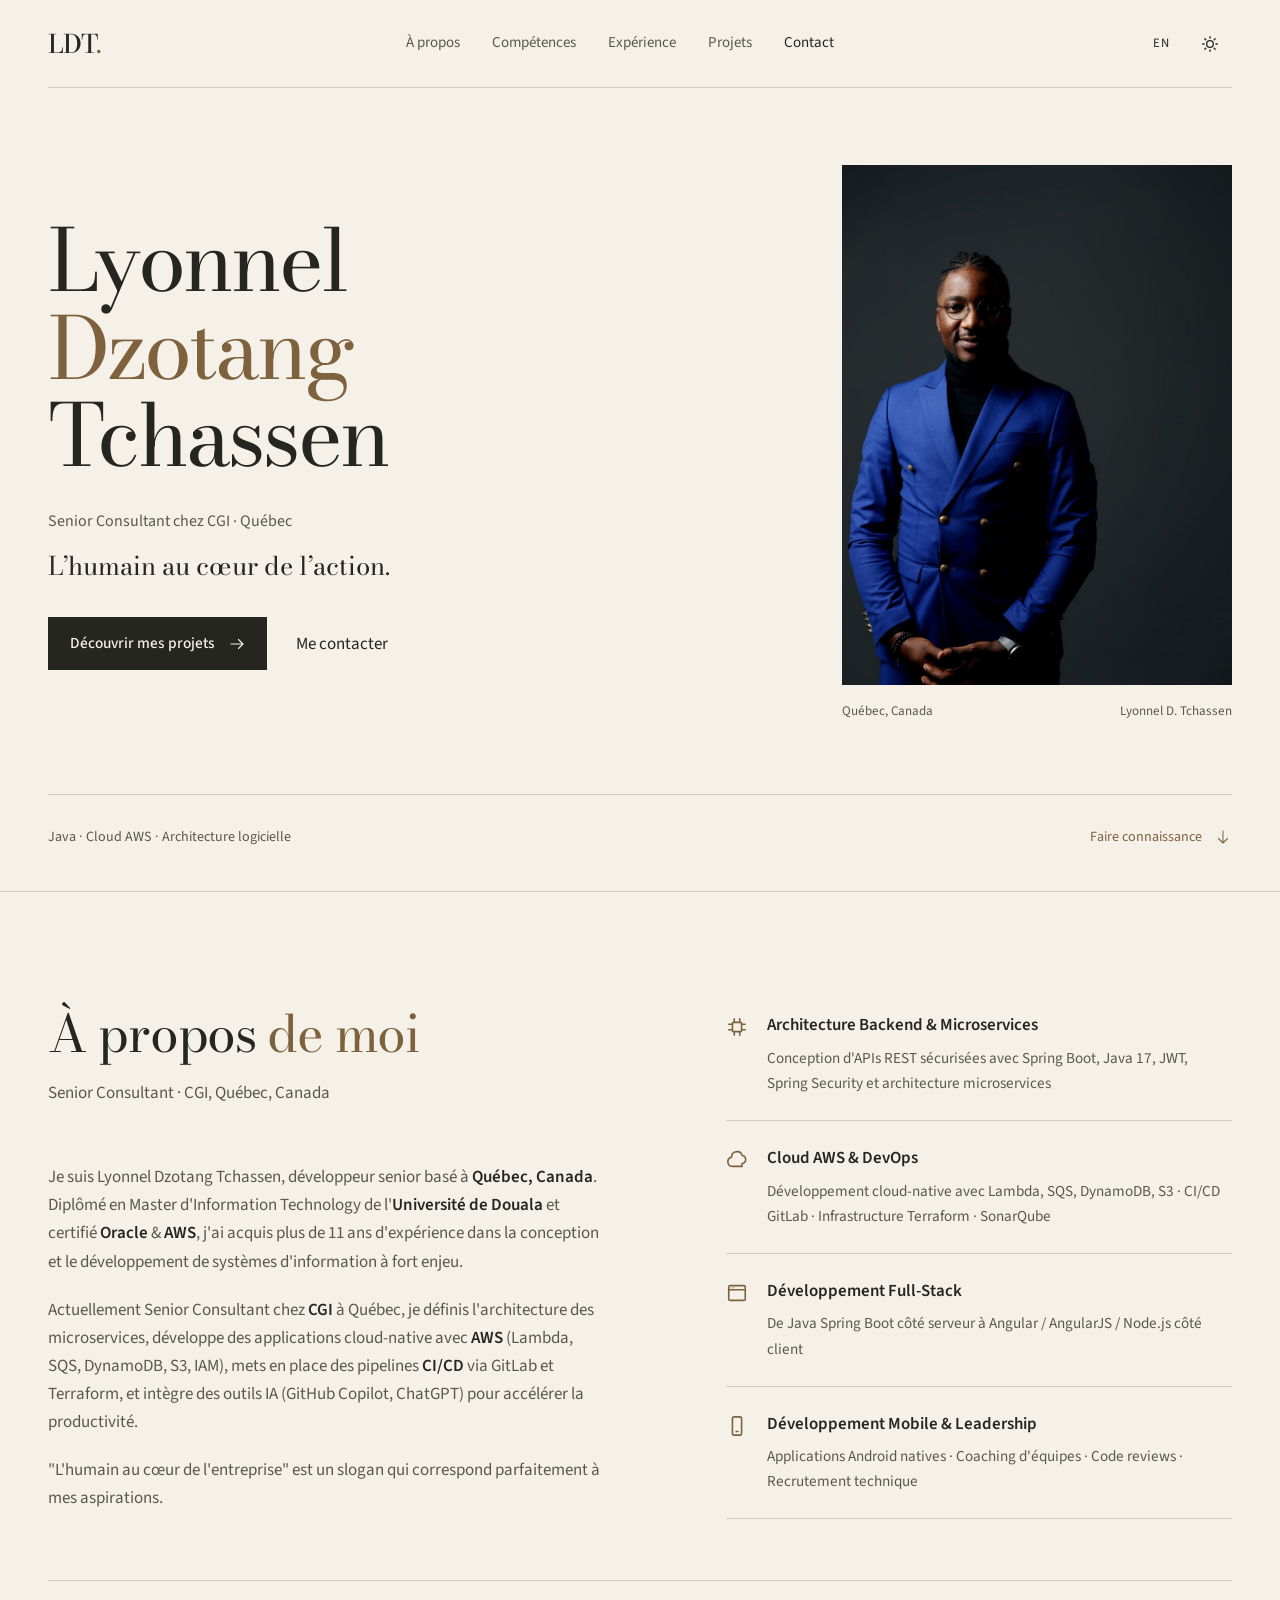
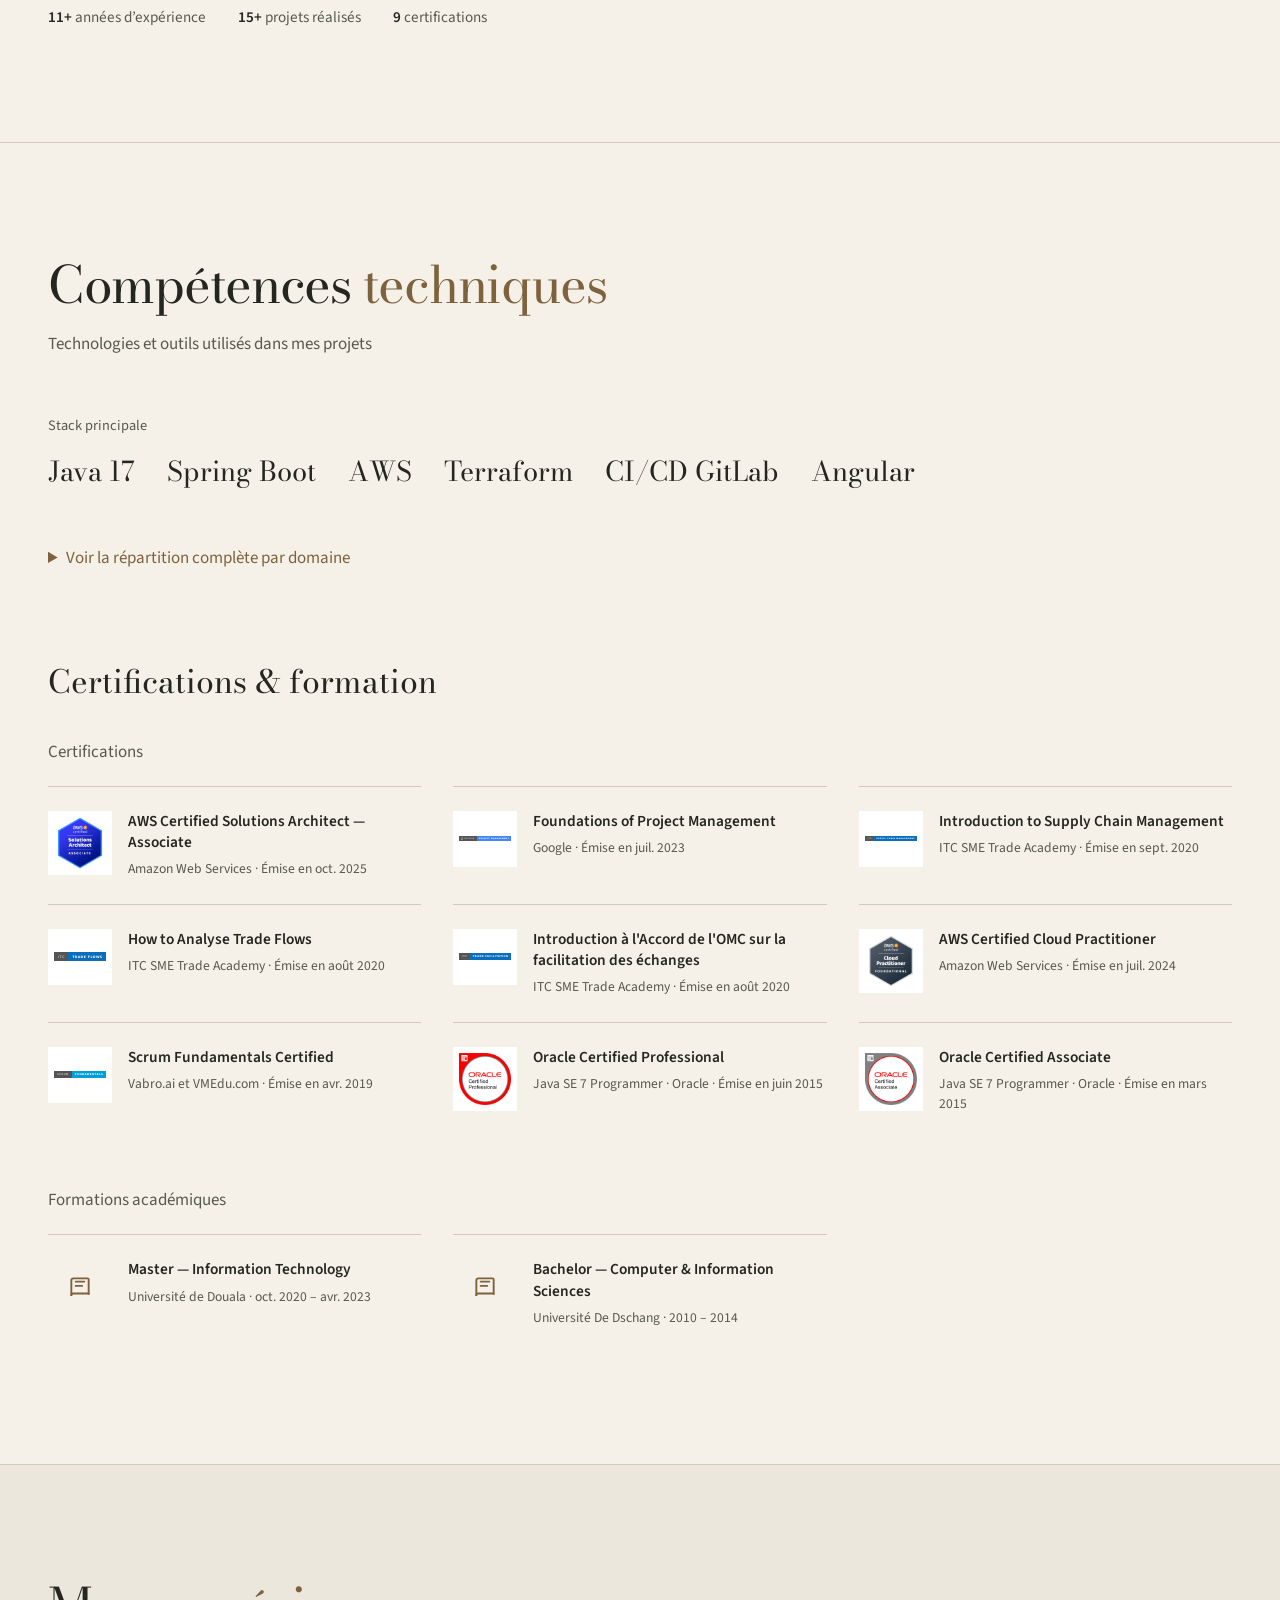
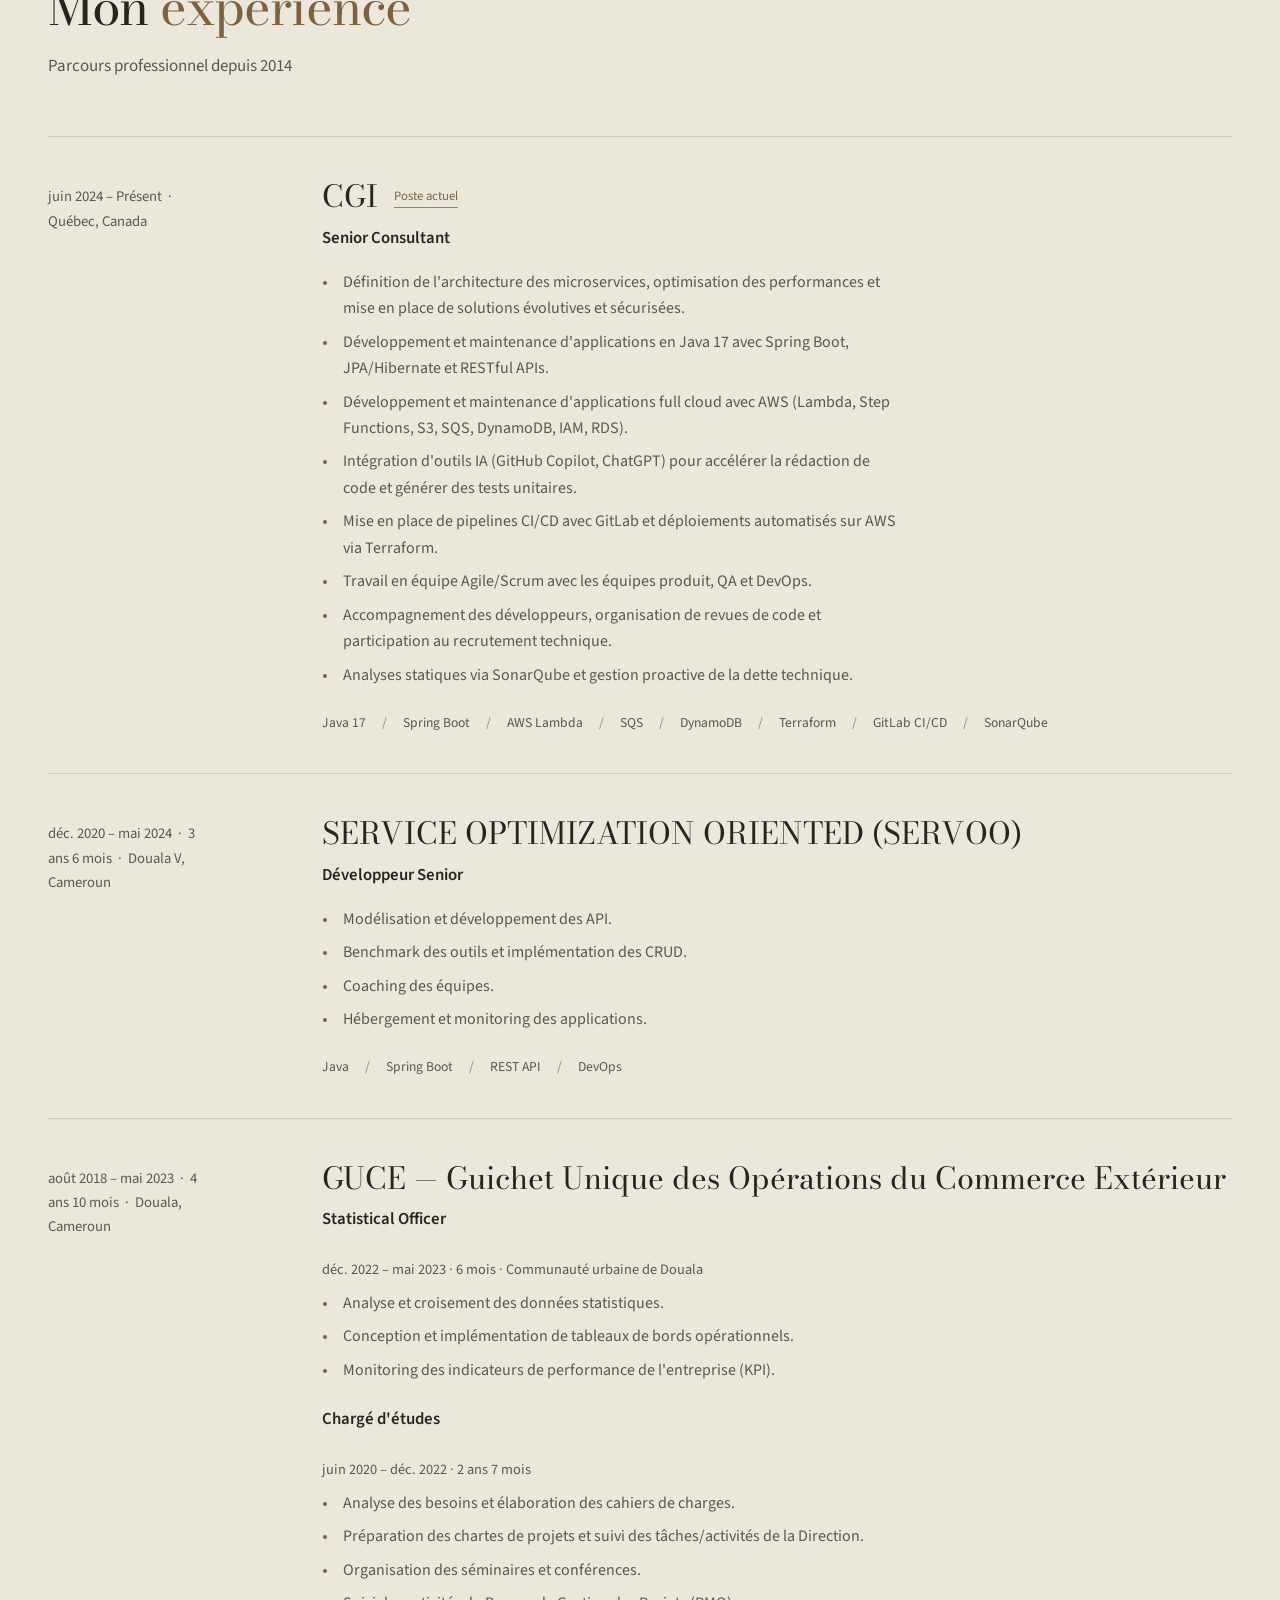
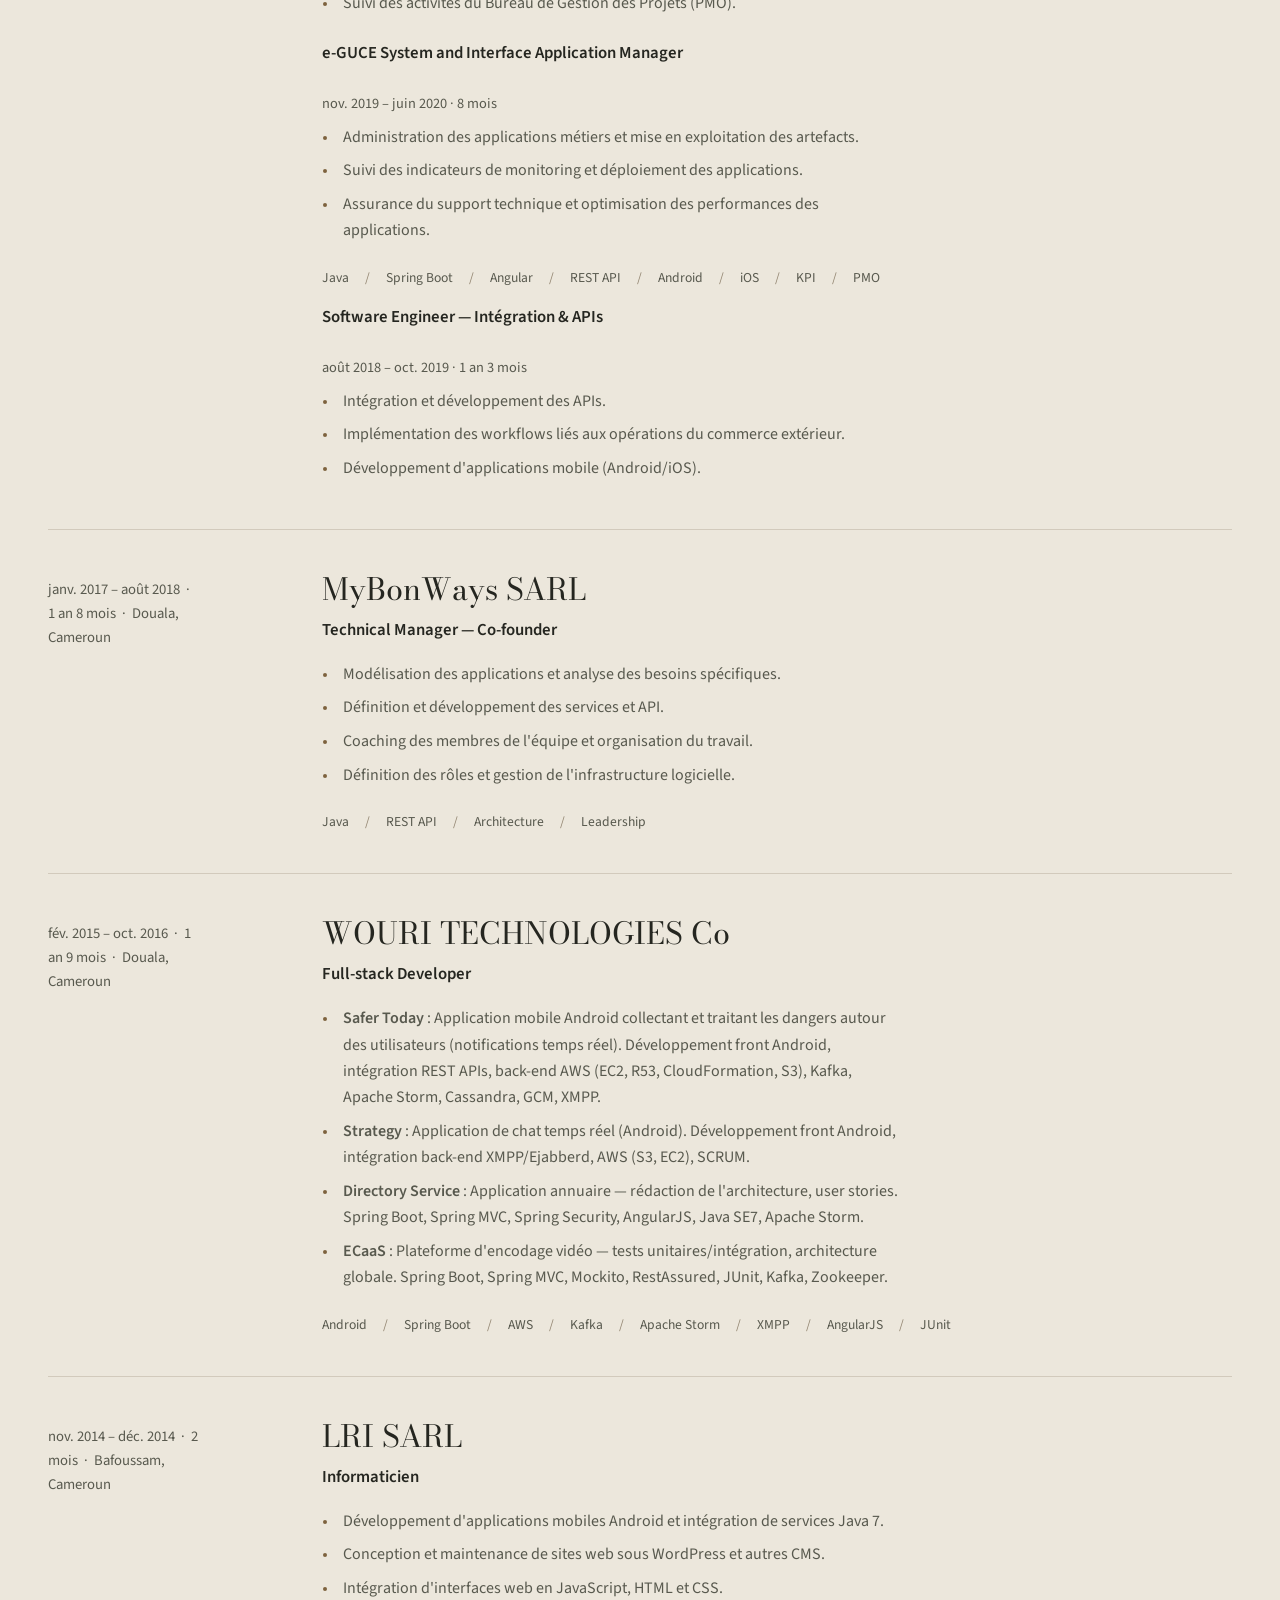
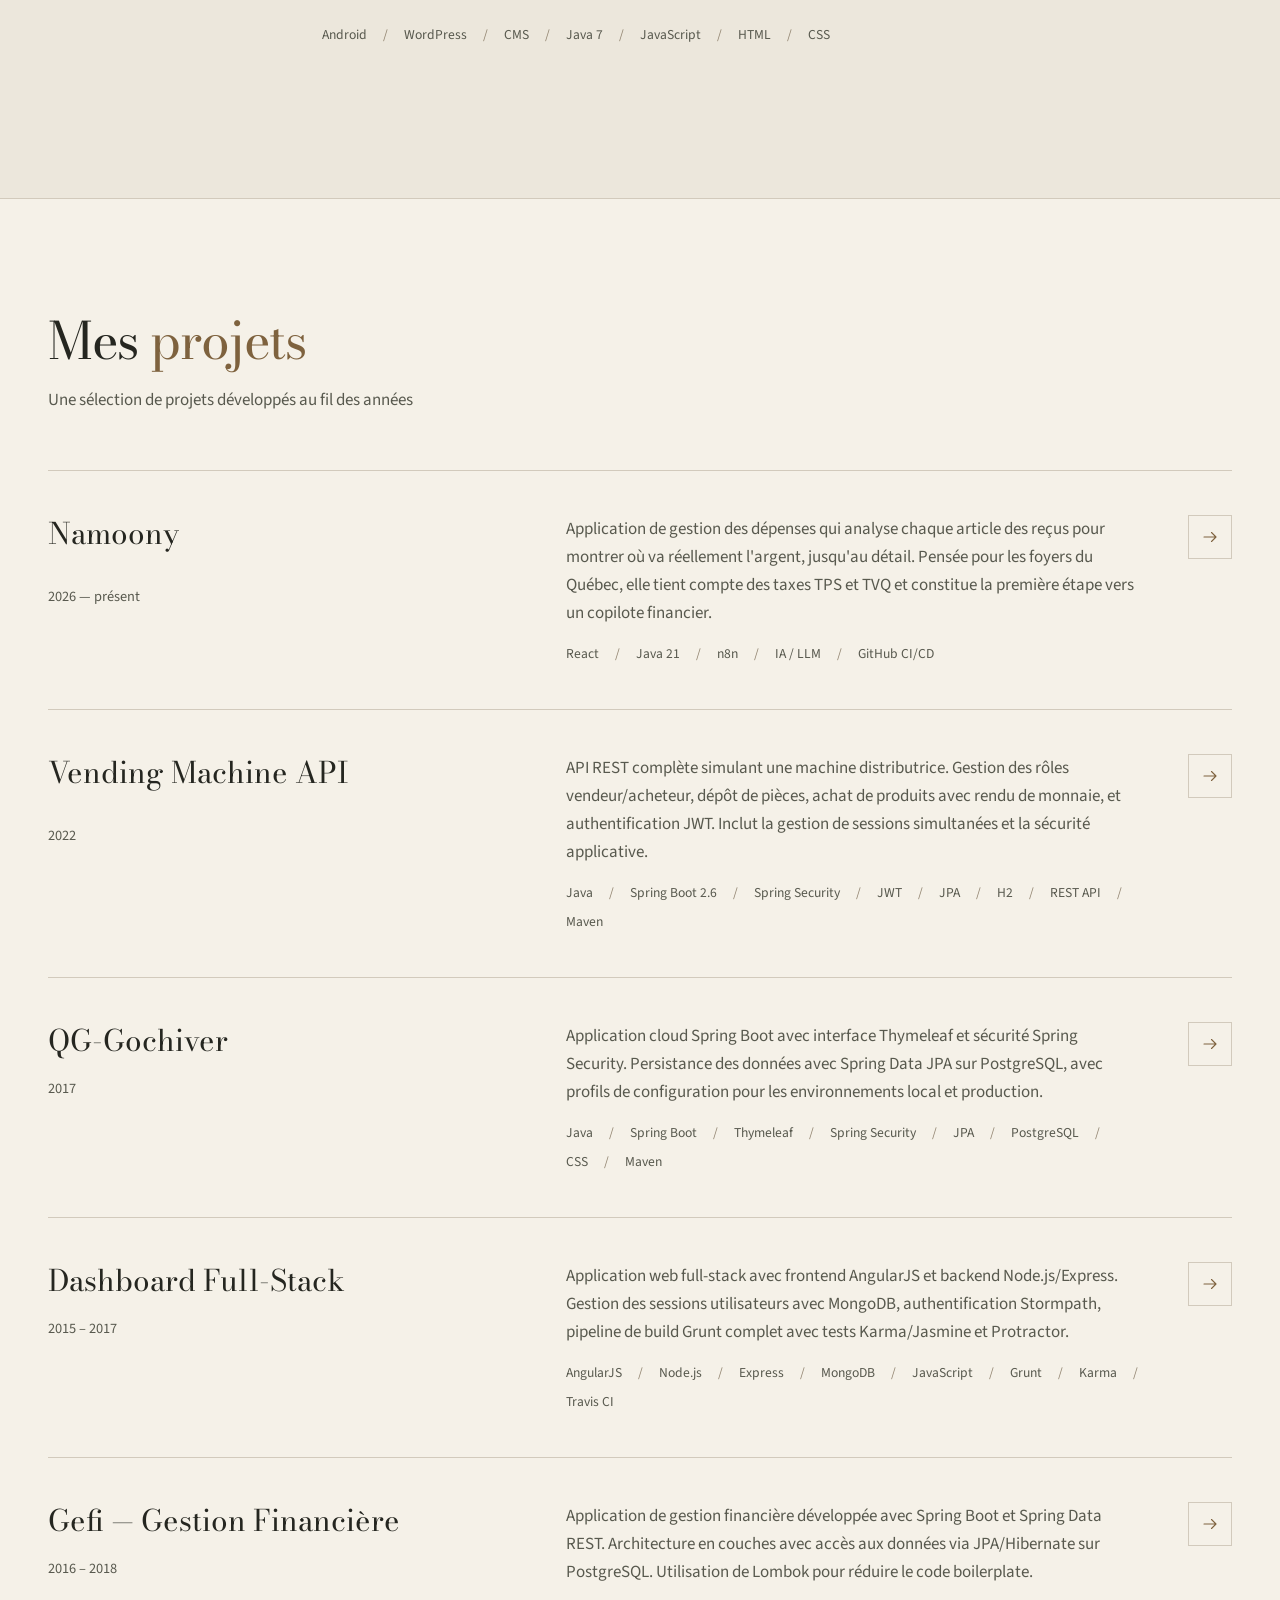
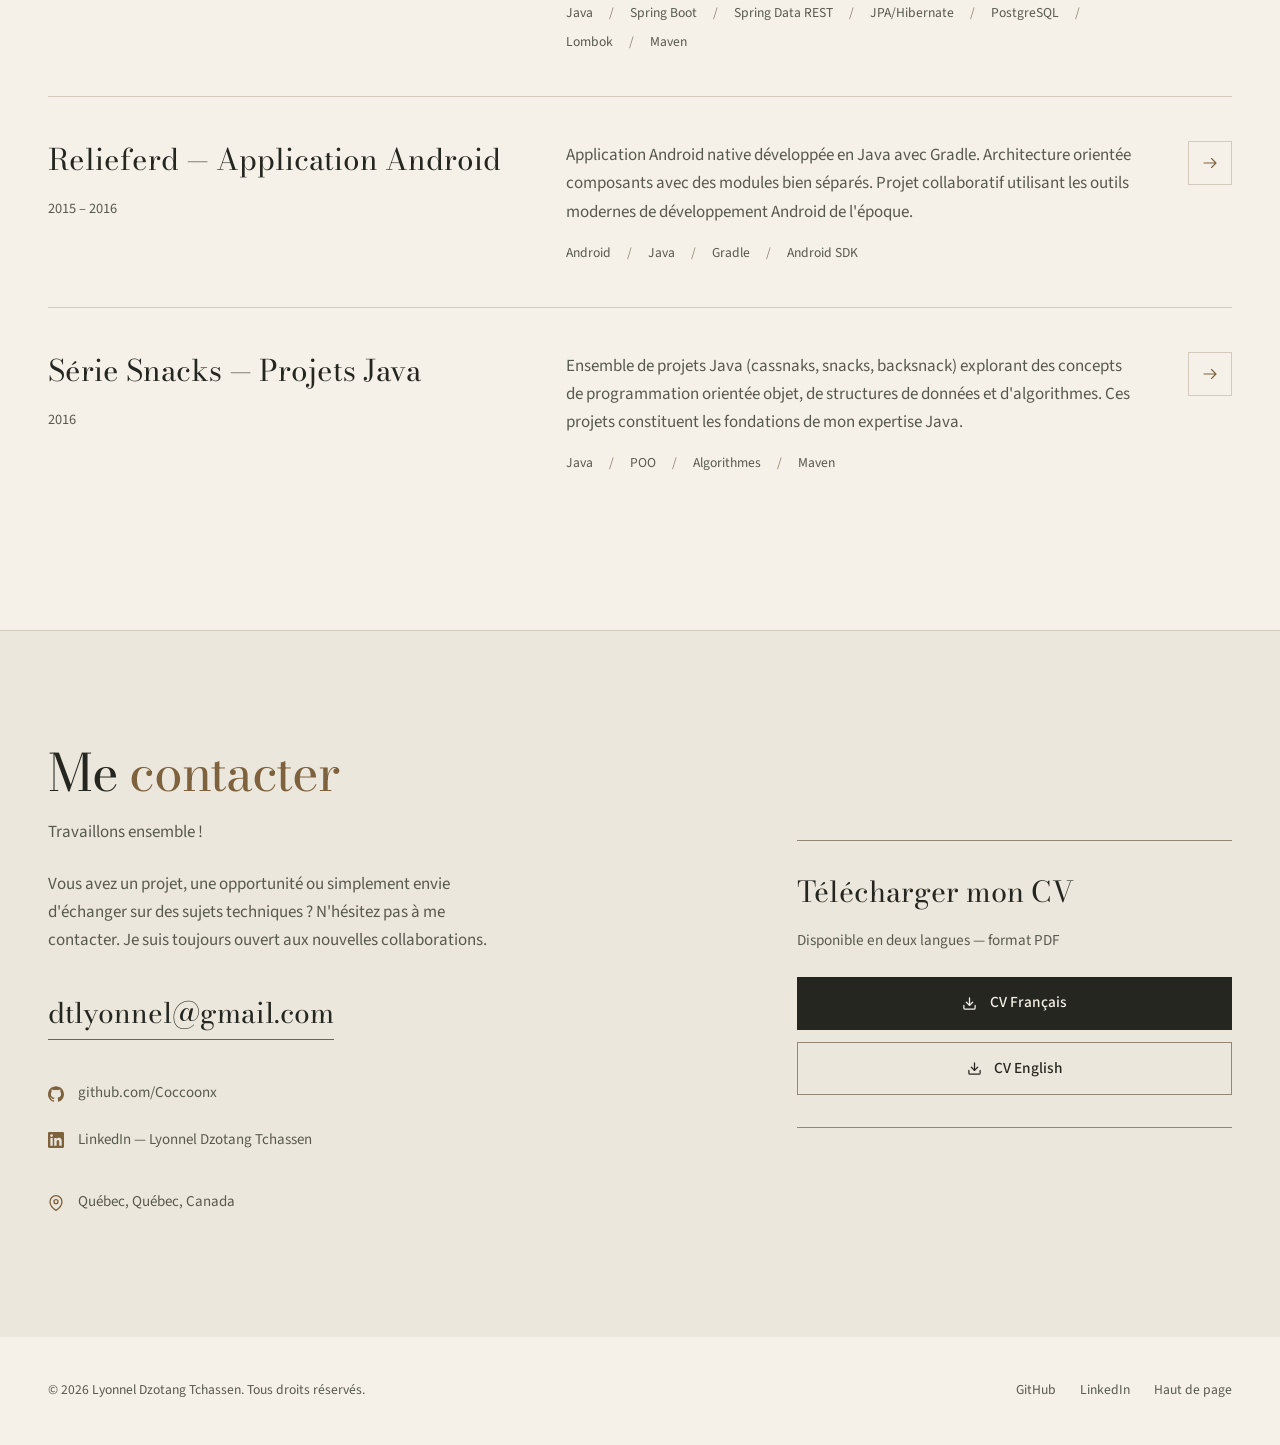
==== commit eda5352e: "feat: improve 1" ====
--- a/index.html
+++ b/index.html
@@ -3,7 +3,7 @@
 <head>
   <meta charset="UTF-8" />
   <meta name="viewport" content="width=device-width, initial-scale=1.0" />
-  <meta name="description" content="Portfolio technique de Lyonnel Dzotang Tchassen — Senior IT Developer à Québec, spécialisé Java 17, Spring Boot, AWS Cloud, Microservices, CI/CD et développement Full-Stack." />
+  <meta name="description" content="Portfolio technique de Lyonnel Dzotang Tchassen — Senior Consultant à Québec, spécialisé Java 17, Spring Boot, AWS Cloud, Microservices, CI/CD et développement Full-Stack." />
   <meta name="author" content="Lyonnel Dzotang Tchassen" />
   <title>Lyonnel Dzotang Tchassen — Portfolio</title>
   <link rel="alternate" hreflang="fr-CA" href="index.html" />
@@ -64,7 +64,7 @@
         <div class="hero-content">
           <h1 class="hero-title"><span>Lyonnel</span><span class="highlight">Dzotang</span><span>Tchassen</span></h1>
           <div class="hero-intro">
-            <p class="hero-subtitle">Développeur Java senior chez CGI · Québec</p>
+            <p class="hero-subtitle">Senior Consultant chez CGI · Québec</p>
             <p class="hero-description">L’humain au cœur de l’action.</p>
             <div class="hero-actions">
               <a href="#projects" class="btn btn-primary">Découvrir mes projets <svg class="arrow" viewBox="0 0 24 24" fill="none" stroke="currentColor" stroke-width="1.5" stroke-linecap="round" stroke-linejoin="round" aria-hidden="true"><path d="M4 12h16m-6-6 6 6-6 6"/></svg></a>
@@ -87,7 +87,7 @@
       <div class="about-inner">
         <div class="about-text">
           <h2 class="section-title">À propos <span>de moi</span></h2>
-          <p class="section-subtitle">Senior IT Developer · CGI, Québec, Canada</p>
+          <p class="section-subtitle">Senior Consultant · CGI, Québec, Canada</p>
           <p>
             Je suis Lyonnel Dzotang Tchassen, développeur senior basé à <strong>Québec, Canada</strong>.
             Diplômé en Master d'Information Technology de l'<strong>Université de Douala</strong> et certifié
@@ -95,15 +95,13 @@
             la conception et le développement de systèmes d'information à fort enjeu.
           </p>
           <p>
-            Actuellement Développeur Java Senior chez <strong>CGI</strong> à Québec, je définis l'architecture
+            Actuellement Senior Consultant chez <strong>CGI</strong> à Québec, je définis l'architecture
             des microservices, développe des applications cloud-native avec <strong>AWS</strong> (Lambda,
             SQS, DynamoDB, S3, IAM), mets en place des pipelines <strong>CI/CD</strong> via GitLab et
             Terraform, et intègre des outils IA (GitHub Copilot, ChatGPT) pour accélérer la productivité.
           </p>
           <p>
             "L'humain au cœur de l'entreprise" est un slogan qui correspond parfaitement à mes aspirations.
-            Je partage également ma veille technologique sur
-            <a href="https://medium.com/@dtlyonnel" target="_blank" rel="noopener">Medium</a>.
           </p>
         </div>
         <div class="about-highlights">
@@ -401,7 +399,7 @@
               <h3 class="timeline-company">CGI</h3>
               <span class="timeline-badge timeline-badge--current">Poste actuel</span>
             </div>
-            <h4 class="timeline-role">Développeur Java Senior</h4>
+            <h4 class="timeline-role">Senior Consultant</h4>
             <p class="timeline-period">juin 2024 – Présent &nbsp;·&nbsp; Québec, Canada</p>
             <ul class="timeline-tasks">
               <li>Définition de l'architecture des microservices, optimisation des performances et mise en place de solutions évolutives et sécurisées.</li>
@@ -445,7 +443,7 @@
             <div class="timeline-header">
               <h3 class="timeline-company">GUCE — Guichet Unique des Opérations du Commerce Extérieur</h3>
             </div>
-            <p class="timeline-period">nov. 2019 – mai 2023 &nbsp;·&nbsp; 4 ans 10 mois &nbsp;·&nbsp; Douala, Cameroun</p>
+            <p class="timeline-period">août 2018 – mai 2023 &nbsp;·&nbsp; 4 ans 10 mois &nbsp;·&nbsp; Douala, Cameroun</p>
 
             <h4 class="timeline-role">Statistical Officer</h4>
             <p class="timeline-sub-period">déc. 2022 – mai 2023 · 6 mois · Communauté urbaine de Douala</p>
@@ -472,27 +470,16 @@
               <li>Assurance du support technique et optimisation des performances des applications.</li>
             </ul>
             <div class="timeline-tech">
-              <span class="tag">Java</span><span class="tag">Spring Boot</span><span class="tag">Angular</span><span class="tag">KPI</span><span class="tag">PMO</span>
-            </div>
-          </div>
-        </div>
-
-        <!-- Software Engineer (before GUCE) -->
-        <div class="timeline-item">
-          <div class="timeline-content">
-            <div class="timeline-header">
-              <h3 class="timeline-company">Software Engineer</h3>
-            </div>
-            <h4 class="timeline-role">Développeur — Intégration & APIs</h4>
-            <p class="timeline-period">août 2018 – oct. 2019 &nbsp;·&nbsp; 1 an 3 mois &nbsp;·&nbsp; Douala, Cameroun</p>
+              <span class="tag">Java</span><span class="tag">Spring Boot</span><span class="tag">Angular</span><span class="tag">REST API</span><span class="tag">Android</span><span class="tag">iOS</span><span class="tag">KPI</span><span class="tag">PMO</span>
+            </div>
+
+            <h4 class="timeline-role" style="margin-top: 1rem;">Software Engineer — Intégration &amp; APIs</h4>
+            <p class="timeline-sub-period">août 2018 – oct. 2019 · 1 an 3 mois</p>
             <ul class="timeline-tasks">
               <li>Intégration et développement des APIs.</li>
               <li>Implémentation des workflows liés aux opérations du commerce extérieur.</li>
               <li>Développement d'applications mobile (Android/iOS).</li>
             </ul>
-            <div class="timeline-tech">
-              <span class="tag">Java</span><span class="tag">REST API</span><span class="tag">Android</span><span class="tag">iOS</span>
-            </div>
           </div>
         </div>
 
@@ -500,9 +487,9 @@
         <div class="timeline-item">
           <div class="timeline-content">
             <div class="timeline-header">
-              <h3 class="timeline-company">MyBonWays</h3>
-            </div>
-            <h4 class="timeline-role">Technical Manager</h4>
+              <h3 class="timeline-company">MyBonWays SARL</h3>
+            </div>
+            <h4 class="timeline-role">Technical Manager — Co-founder</h4>
             <p class="timeline-period">janv. 2017 – août 2018 &nbsp;·&nbsp; 1 an 8 mois &nbsp;·&nbsp; Douala, Cameroun</p>
             <ul class="timeline-tasks">
               <li>Modélisation des applications et analyse des besoins spécifiques.</li>
@@ -545,8 +532,13 @@
             <h4 class="timeline-role">Informaticien</h4>
             <p class="timeline-period">nov. 2014 – déc. 2014 &nbsp;·&nbsp; 2 mois &nbsp;·&nbsp; Bafoussam, Cameroun</p>
             <ul class="timeline-tasks">
-              <li>Développement de logiciels pour optimiser les flux de communication dans l'entreprise.</li>
-            </ul>
+              <li>Développement d'applications mobiles Android et intégration de services Java 7.</li>
+              <li>Conception et maintenance de sites web sous WordPress et autres CMS.</li>
+              <li>Intégration d'interfaces web en JavaScript, HTML et CSS.</li>
+            </ul>
+            <div class="timeline-tech">
+              <span class="tag">Android</span><span class="tag">WordPress</span><span class="tag">CMS</span><span class="tag">Java 7</span><span class="tag">JavaScript</span><span class="tag">HTML</span><span class="tag">CSS</span>
+            </div>
           </div>
         </div>
 
@@ -559,6 +551,21 @@
       <h2 class="section-title">Mes <span>projets</span></h2>
       <p class="section-subtitle">Une sélection de projets développés au fil des années</p>
       <div class="projects-grid">
+
+        <!-- Namoony -->
+        <div class="project-card">
+          <div class="project-header">
+            <div class="project-links">
+              <a href="https://namoony.lyonneldzotang.com/" target="_blank" rel="noopener" class="project-link" title="Découvrir Namoony" aria-label="Découvrir Namoony"><svg class="arrow" viewBox="0 0 24 24" fill="none" stroke="currentColor" stroke-width="1.5" stroke-linecap="round" stroke-linejoin="round" aria-hidden="true"><path d="M4 12h16m-6-6 6 6-6 6"/></svg></a>
+            </div>
+          </div>
+          <h3 class="project-title"><a href="https://namoony.lyonneldzotang.com/" target="_blank" rel="noopener">Namoony</a></h3>
+          <p class="project-year">2026 — présent</p>
+          <p class="project-description">Application de gestion des dépenses qui analyse chaque article des reçus pour montrer où va réellement l'argent, jusqu'au détail. Pensée pour les foyers du Québec, elle tient compte des taxes TPS et TVQ et constitue la première étape vers un copilote financier.</p>
+          <div class="project-tech">
+            <span class="tag">React</span><span class="tag">Java 21</span><span class="tag">n8n</span><span class="tag">IA / LLM</span><span class="tag">GitHub CI/CD</span>
+          </div>
+        </div>
 
         <!-- Vending Machine -->
         <div class="project-card">
@@ -743,10 +750,6 @@
             <a href="https://www.linkedin.com/in/lyonnel-dzotang-tchassen-37bb85104/" target="_blank" rel="noopener" class="contact-link-item">
               <svg class="icon" width="15" height="15" viewBox="0 0 24 24" fill="currentColor" aria-hidden="true"><path d="M20.447 20.452h-3.554v-5.569c0-1.328-.027-3.037-1.852-3.037-1.853 0-2.136 1.445-2.136 2.939v5.667H9.351V9h3.414v1.561h.046c.477-.9 1.637-1.85 3.37-1.85 3.601 0 4.267 2.37 4.267 5.455v6.286zM5.337 7.433a2.062 2.062 0 0 1-2.063-2.065 2.064 2.064 0 1 1 2.063 2.065zm1.782 13.019H3.555V9h3.564v11.452zM22.225 0H1.771C.792 0 0 .774 0 1.729v20.542C0 23.227.792 24 1.771 24h20.451C23.2 24 24 23.227 24 22.271V1.729C24 .774 23.2 0 22.222 0h.003z"/></svg>
               <span>LinkedIn — Lyonnel Dzotang Tchassen</span>
-            </a>
-            <a href="https://medium.com/@dtlyonnel" target="_blank" rel="noopener" class="contact-link-item">
-              <svg class="icon" width="15" height="15" viewBox="0 0 24 24" fill="currentColor" aria-hidden="true"><path d="M13.54 12a6.8 6.8 0 0 1-6.77 6.82A6.8 6.8 0 0 1 0 12a6.8 6.8 0 0 1 6.77-6.82A6.8 6.8 0 0 1 13.54 12zM20.96 12c0 3.54-1.51 6.42-3.38 6.42-1.87 0-3.39-2.88-3.39-6.42s1.52-6.42 3.39-6.42 3.38 2.88 3.38 6.42M24 12c0 3.17-.53 5.75-1.19 5.75-.66 0-1.19-2.58-1.19-5.75s.53-5.75 1.19-5.75C23.47 6.25 24 8.83 24 12z"/></svg>
-              <span>Medium — @dtlyonnel</span>
             </a>
             <p class="contact-location">
               <svg class="icon" width="15" height="15" viewBox="0 0 24 24" fill="none" stroke="currentColor" stroke-width="2" stroke-linecap="round" stroke-linejoin="round" aria-hidden="true"><path d="M21 10c0 7-9 13-9 13s-9-6-9-13a9 9 0 0 1 18 0z"/><circle cx="12" cy="10" r="3"/></svg>
@@ -783,7 +786,6 @@
       <div class="footer-links">
         <a href="https://github.com/Coccoonx" target="_blank" rel="noopener">GitHub</a>
         <a href="https://www.linkedin.com/in/lyonnel-dzotang-tchassen-37bb85104/" target="_blank" rel="noopener">LinkedIn</a>
-        <a href="https://medium.com/@dtlyonnel" target="_blank" rel="noopener">Medium</a>
         <a href="#home">Haut de page</a>
       </div>
     </div>
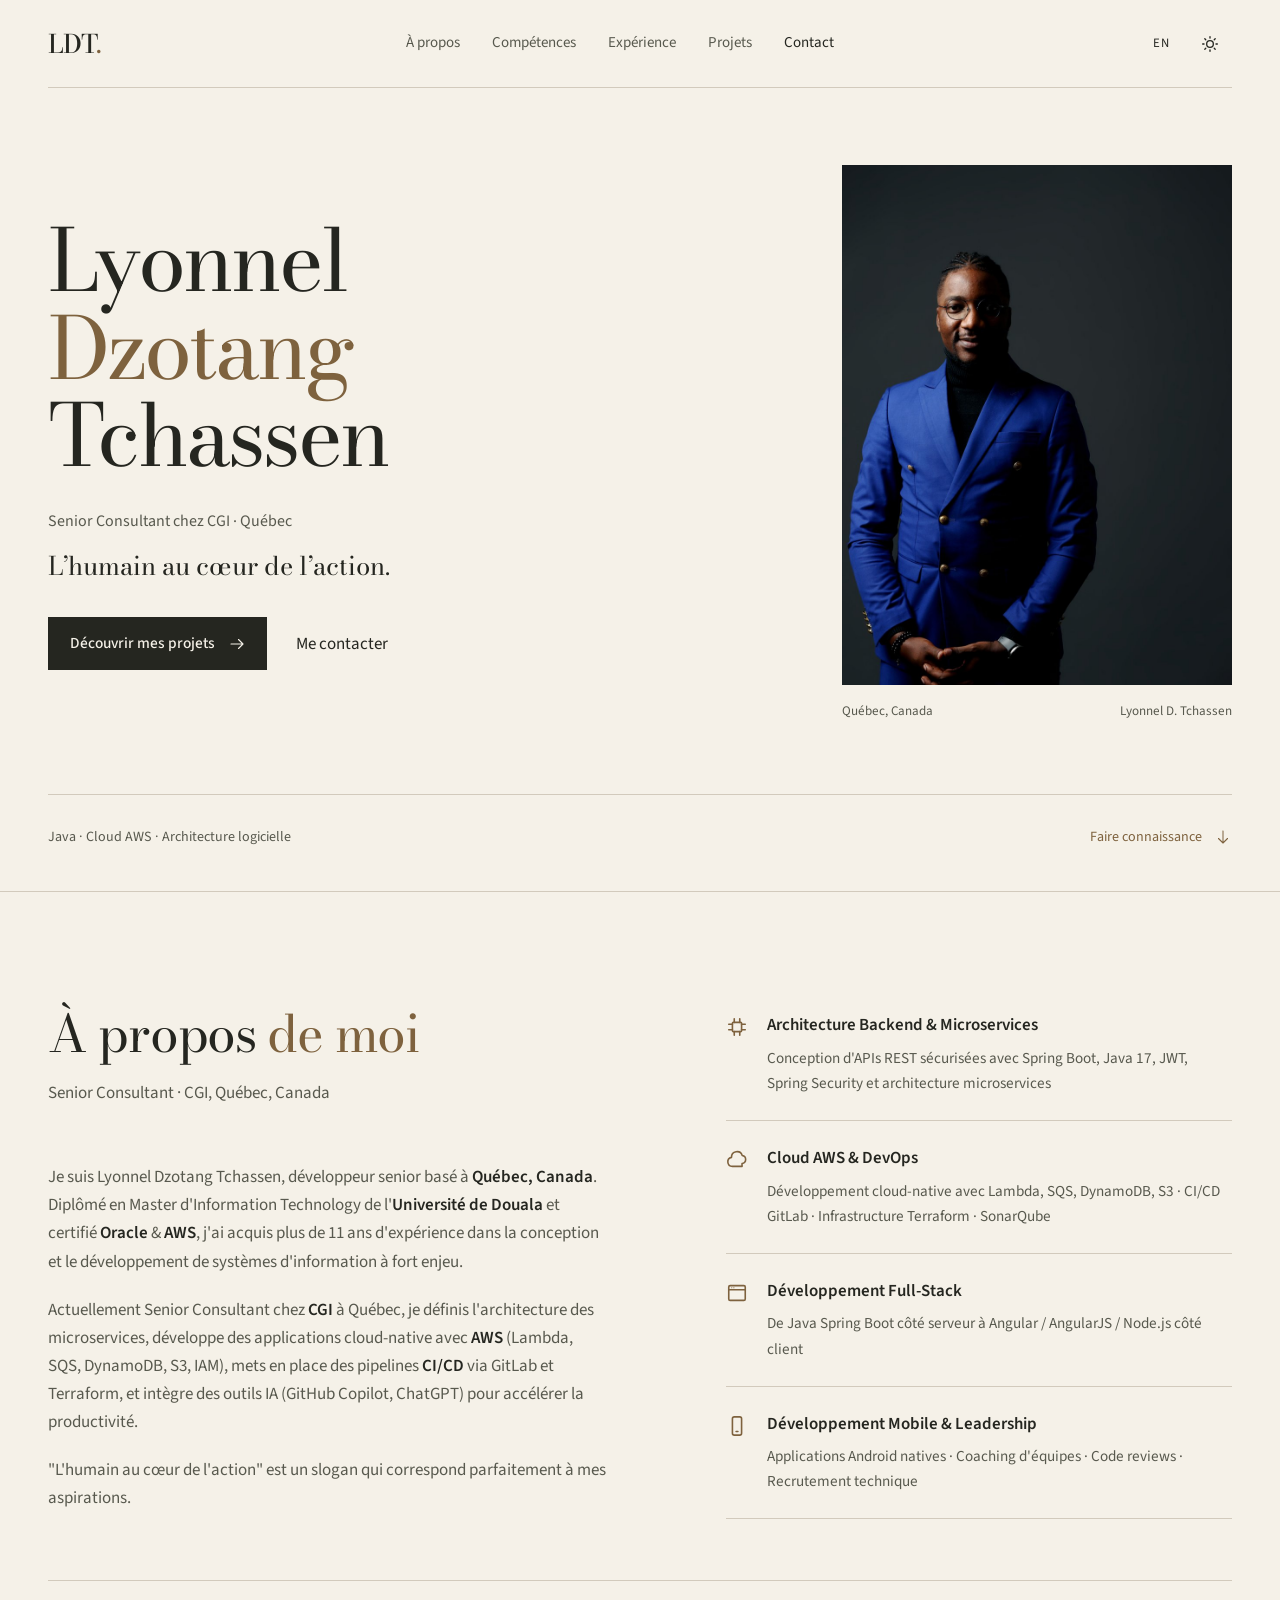
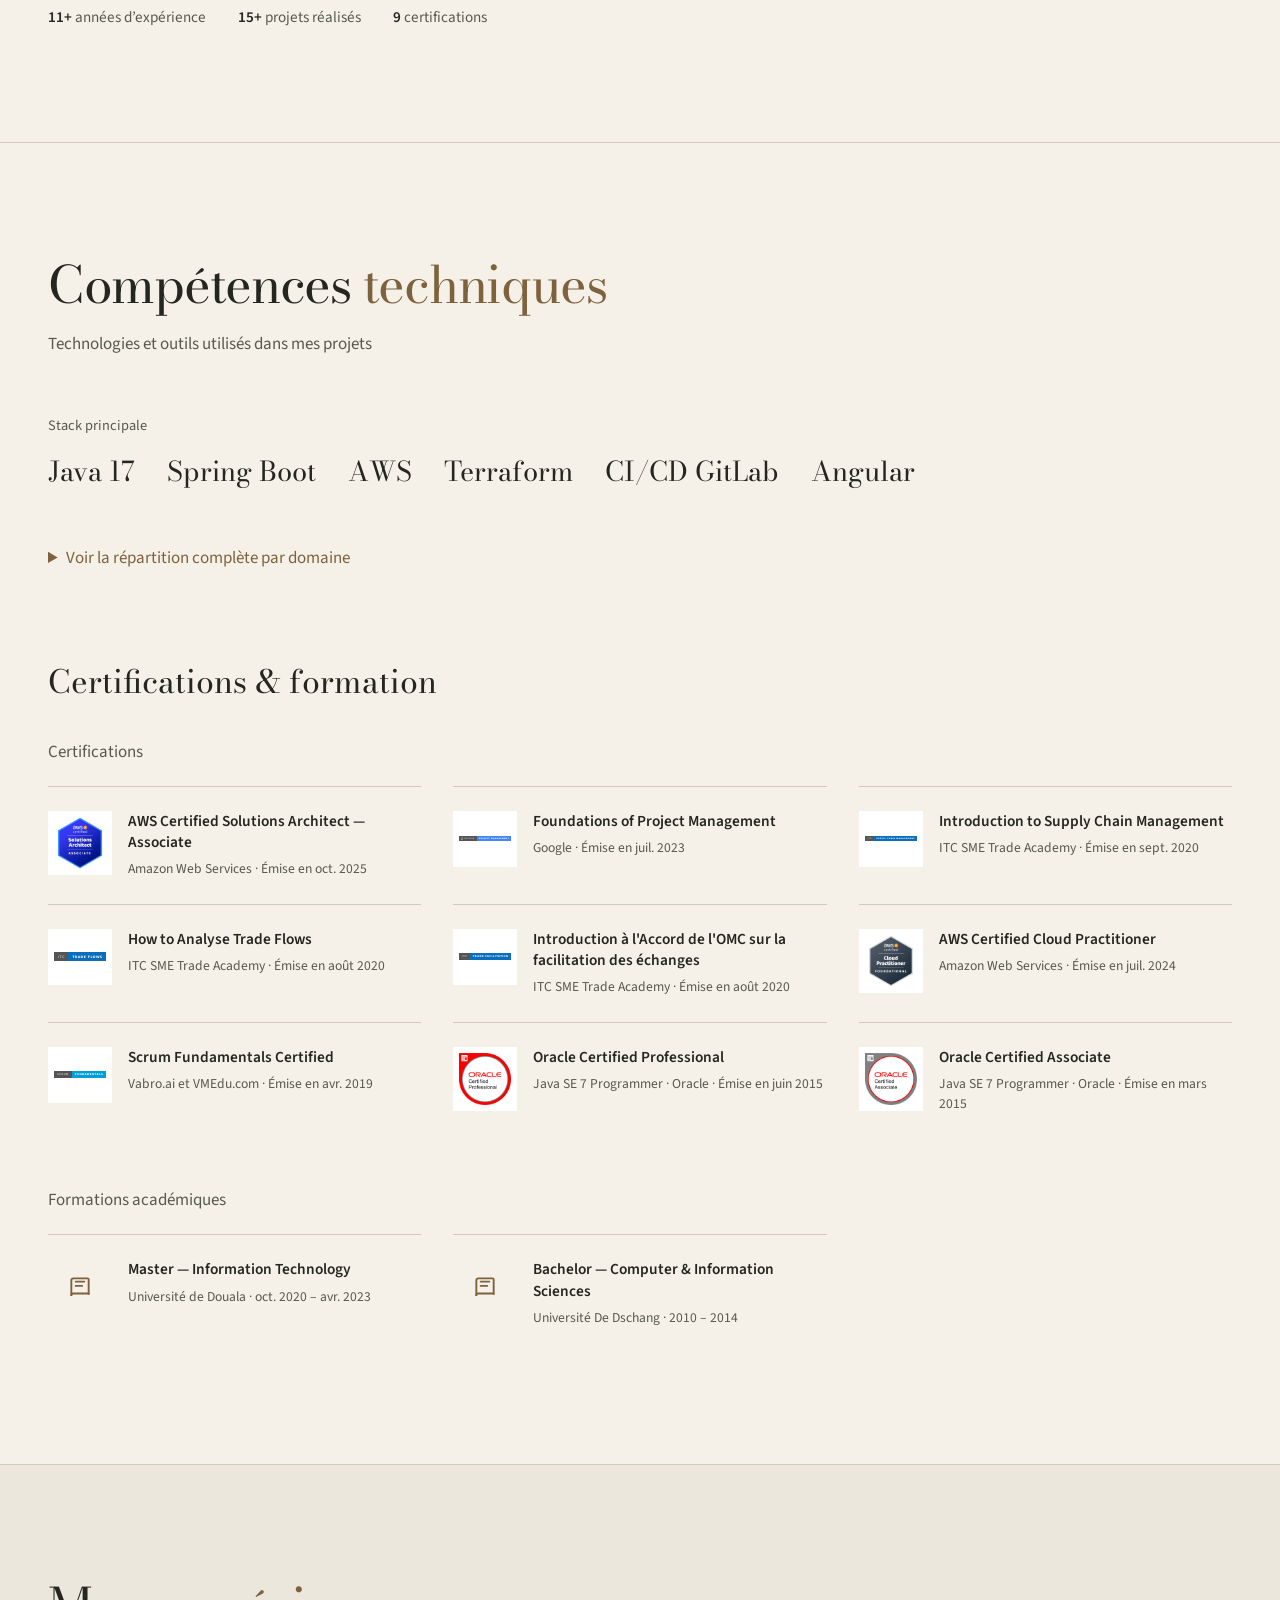
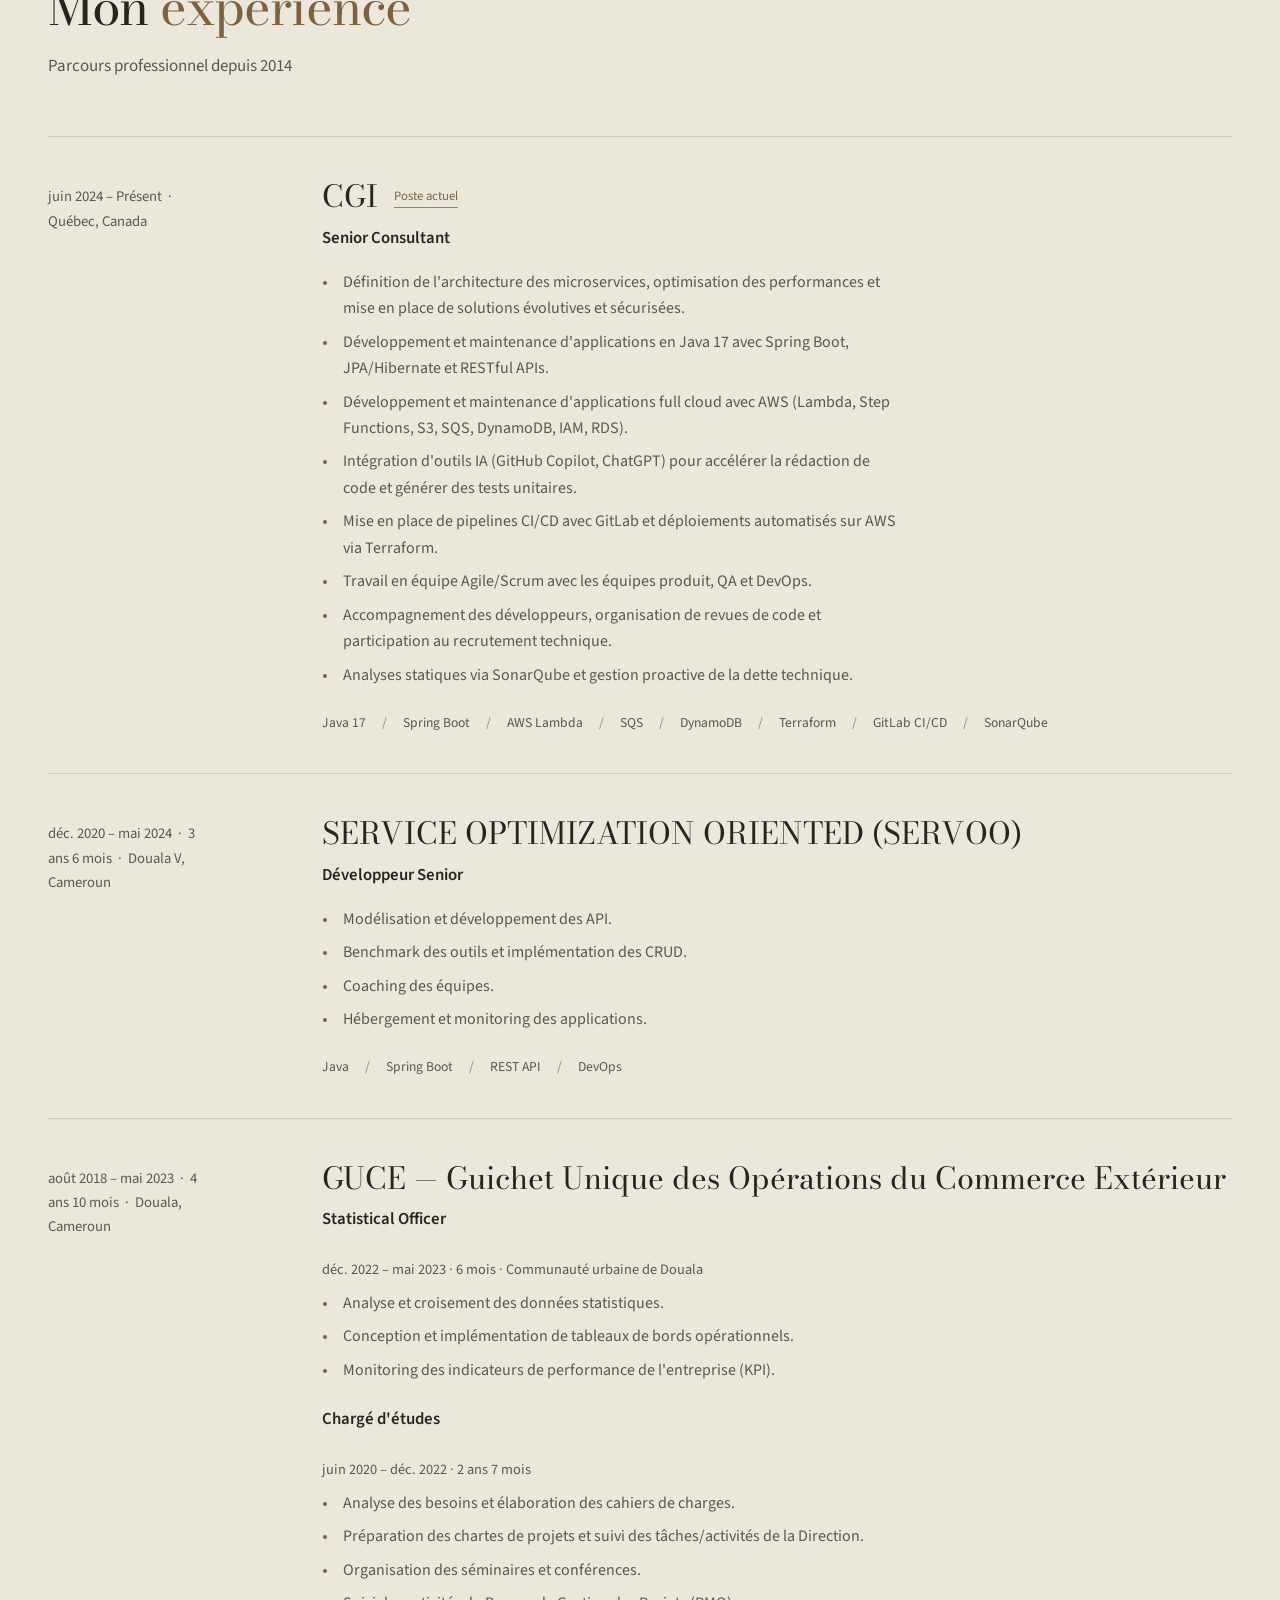
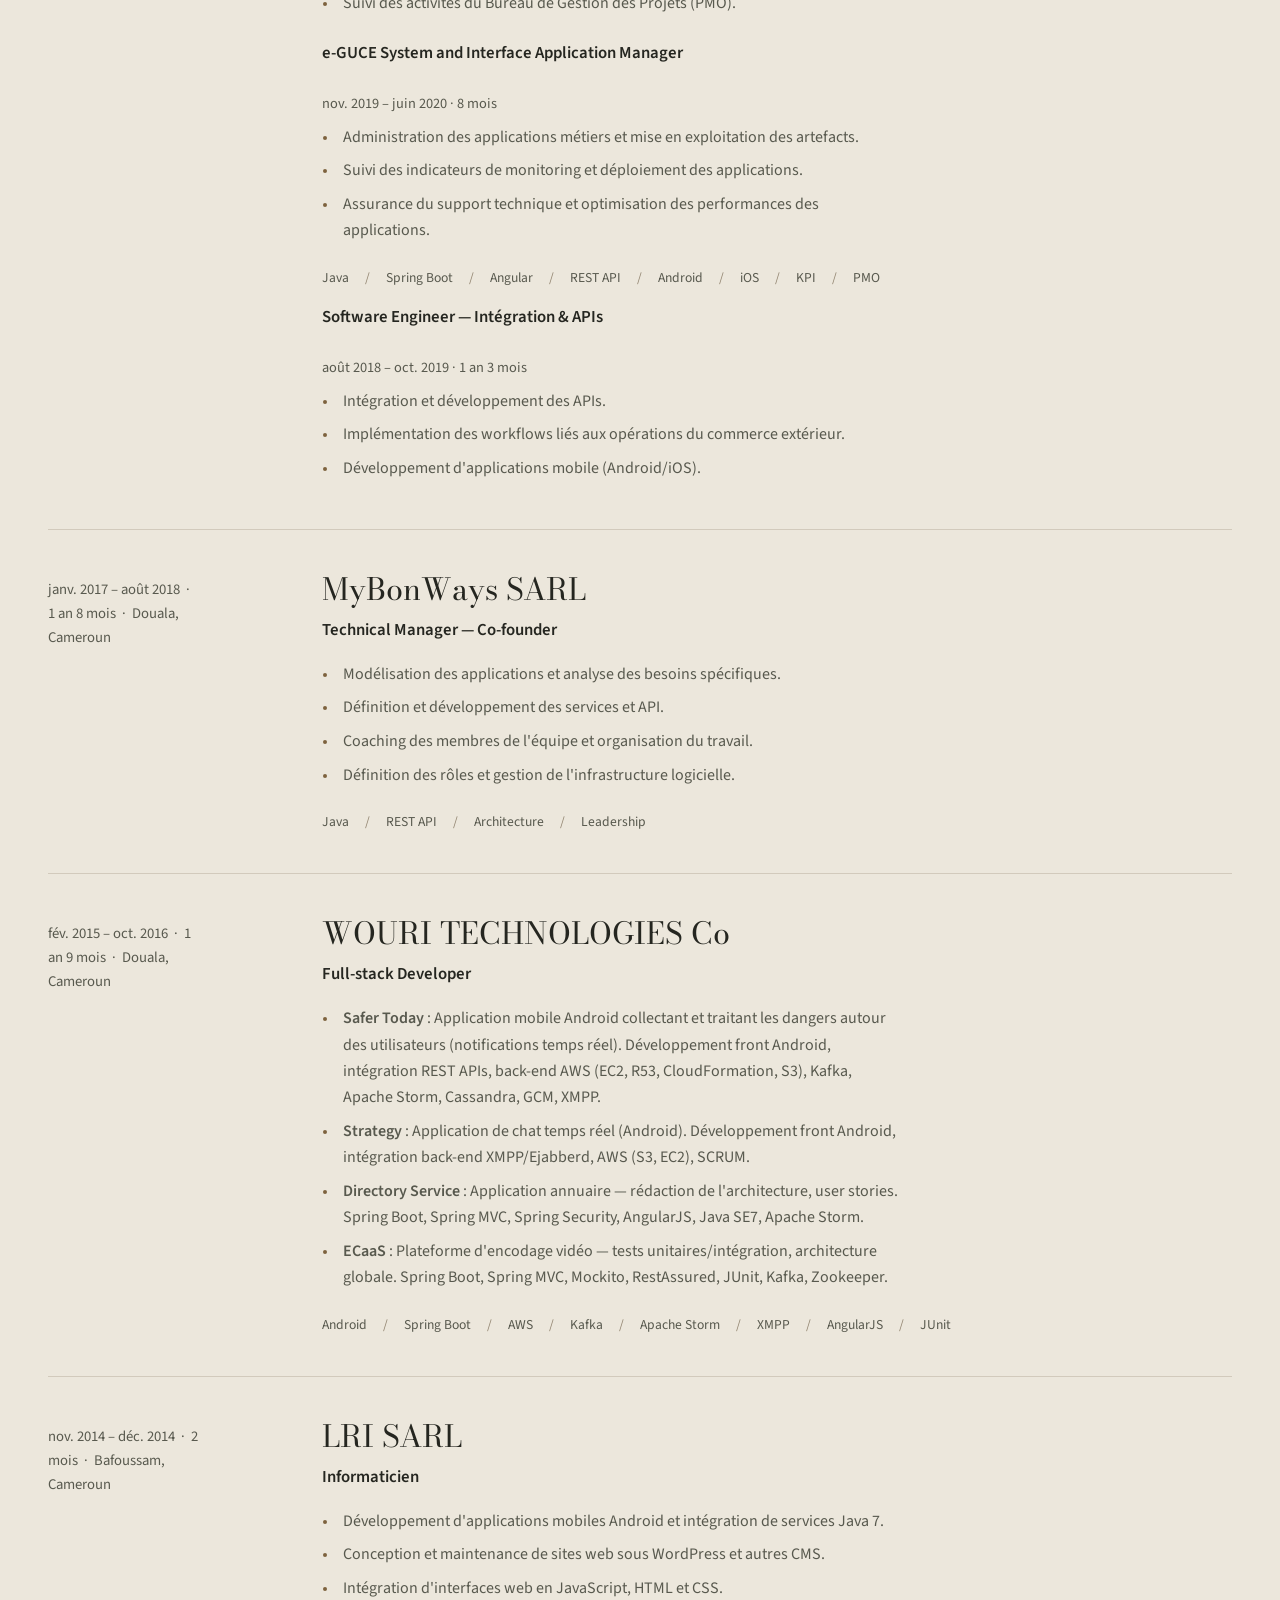
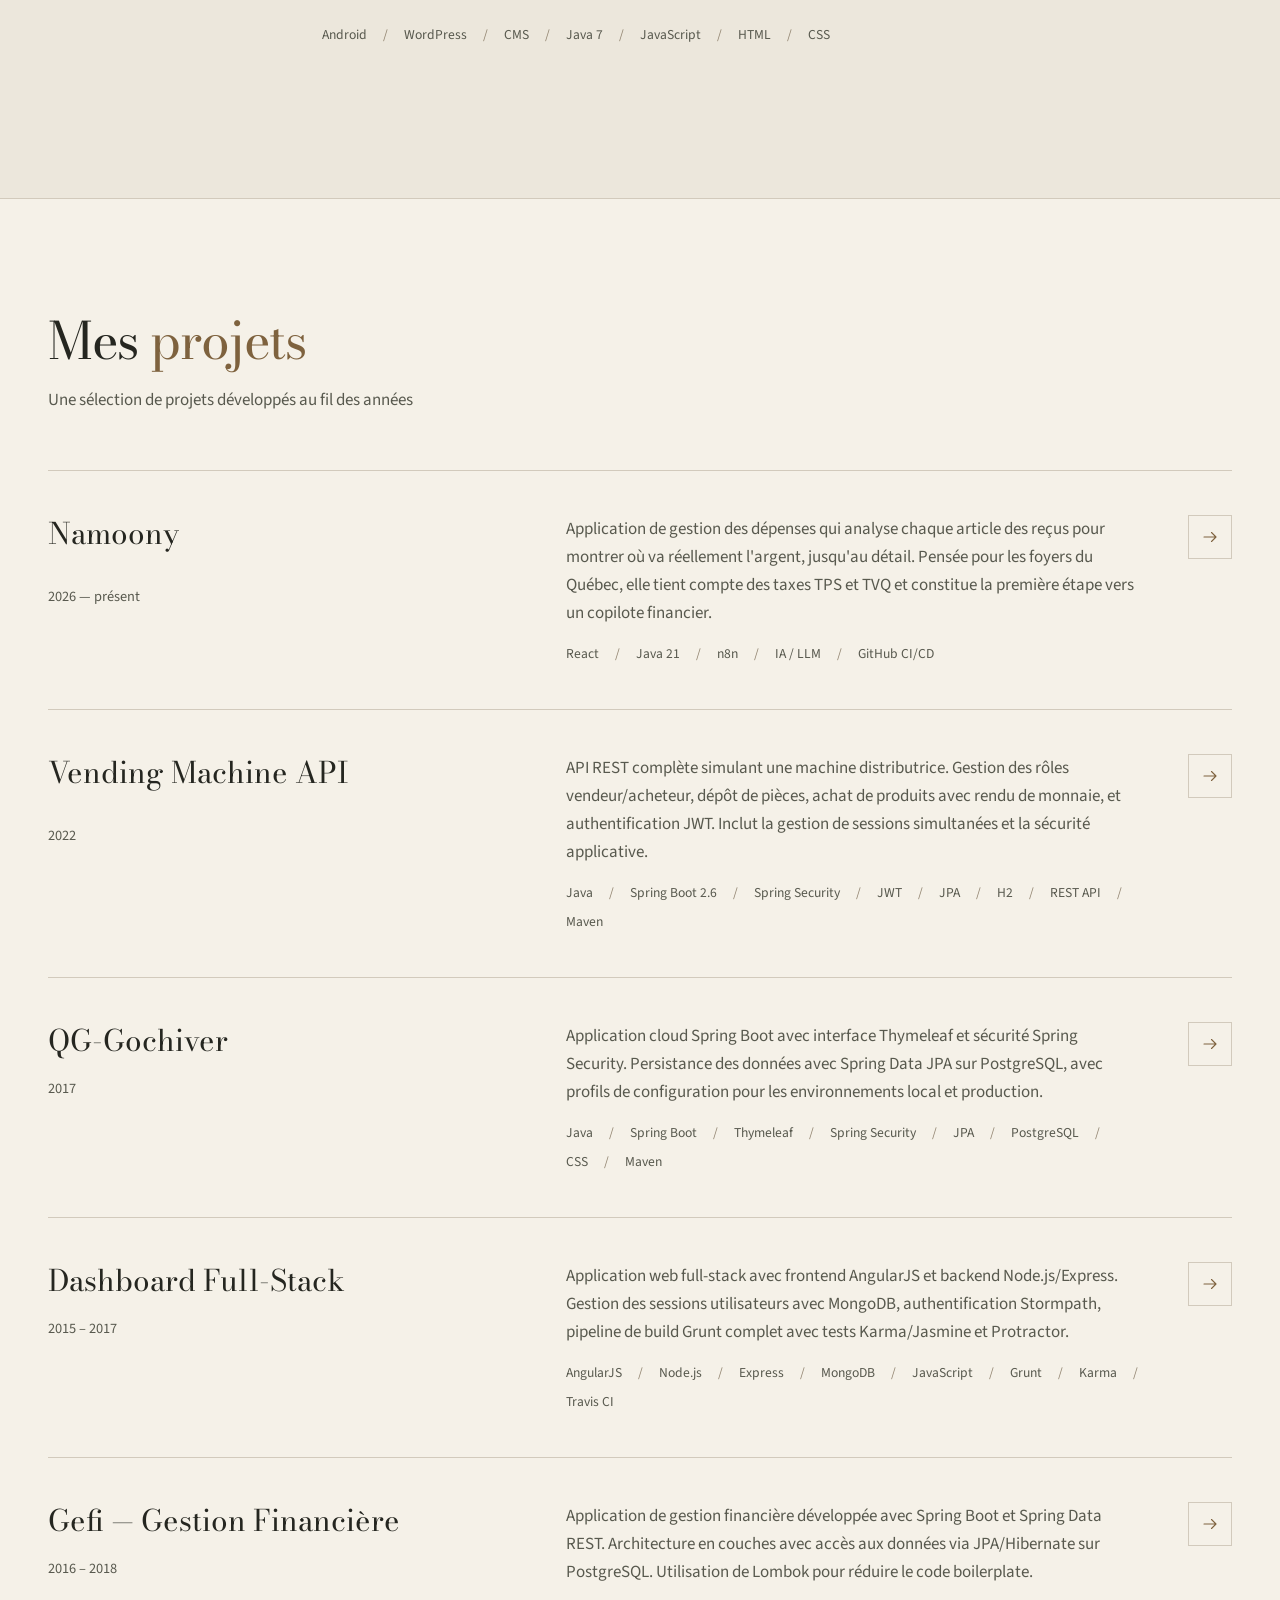
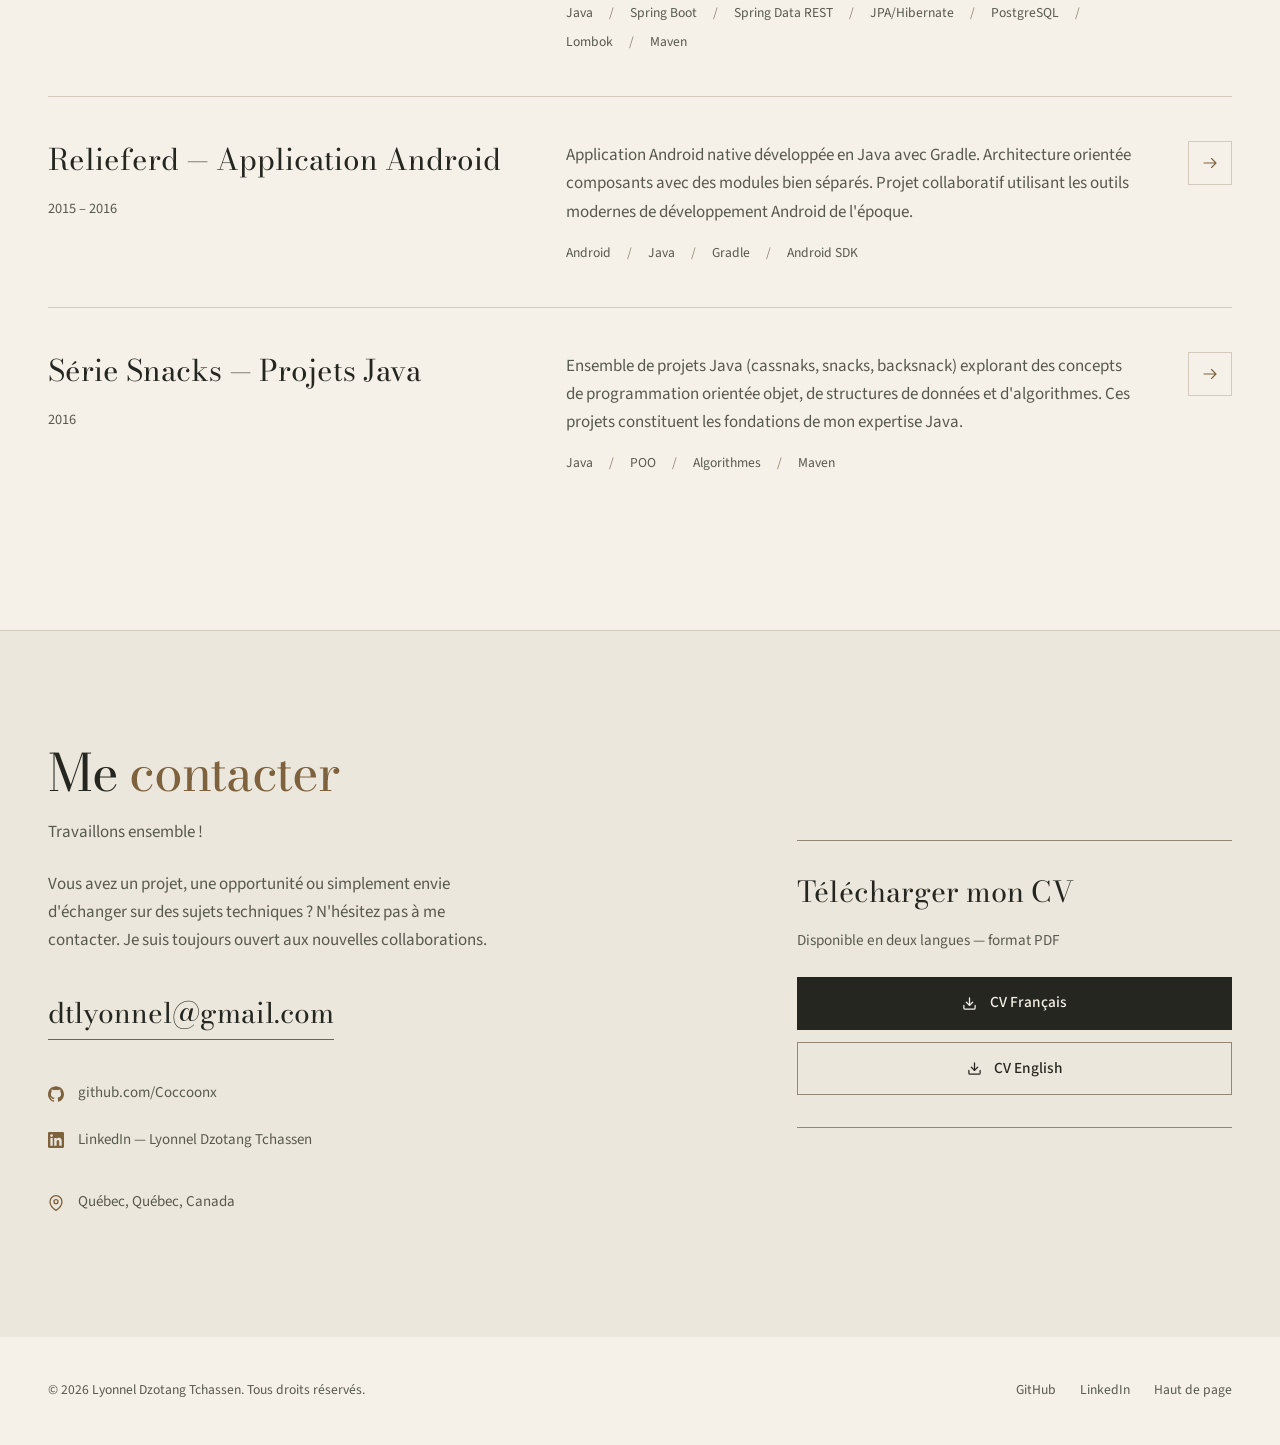
==== commit d232676c: "Fix About slogan wording to match hero (au cœur de l'action) Co-Authored-By: Claude Sonnet 5 <norepl" ====
--- a/index.html
+++ b/index.html
@@ -1,6 +1,16 @@
 <!DOCTYPE html>
 <html lang="fr">
 <head>
+  <!-- Google tag (gtag.js) -->
+  <script async src="https://www.googletagmanager.com/gtag/js?id=G-08GNMEWYW9"></script>
+  <script>
+    window.dataLayer = window.dataLayer || [];
+    function gtag(){dataLayer.push(arguments);}
+    gtag('js', new Date());
+
+    gtag('config', 'G-08GNMEWYW9');
+  </script>
+
   <meta charset="UTF-8" />
   <meta name="viewport" content="width=device-width, initial-scale=1.0" />
   <meta name="description" content="Portfolio technique de Lyonnel Dzotang Tchassen — Senior Consultant à Québec, spécialisé Java 17, Spring Boot, AWS Cloud, Microservices, CI/CD et développement Full-Stack." />
@@ -101,7 +111,7 @@
             Terraform, et intègre des outils IA (GitHub Copilot, ChatGPT) pour accélérer la productivité.
           </p>
           <p>
-            "L'humain au cœur de l'entreprise" est un slogan qui correspond parfaitement à mes aspirations.
+            "L'humain au cœur de l'action" est un slogan qui correspond parfaitement à mes aspirations.
           </p>
         </div>
         <div class="about-highlights">
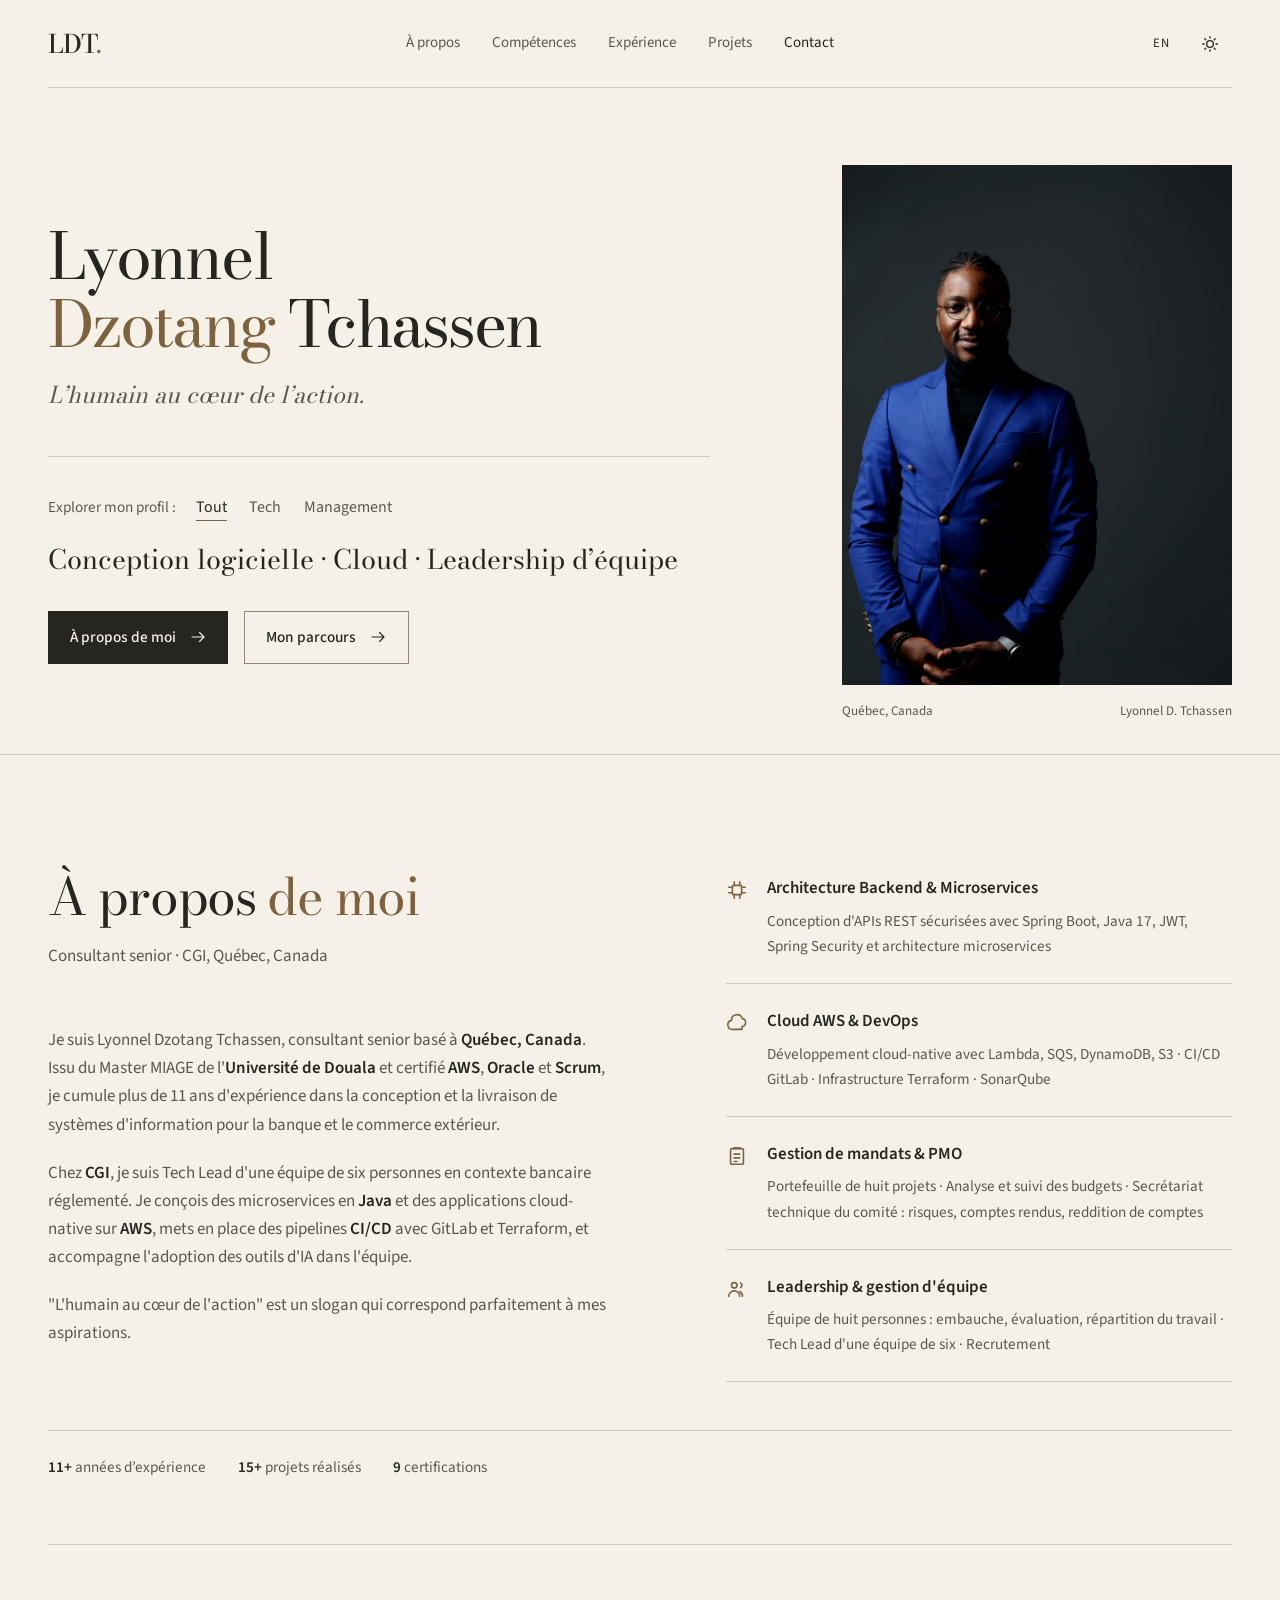
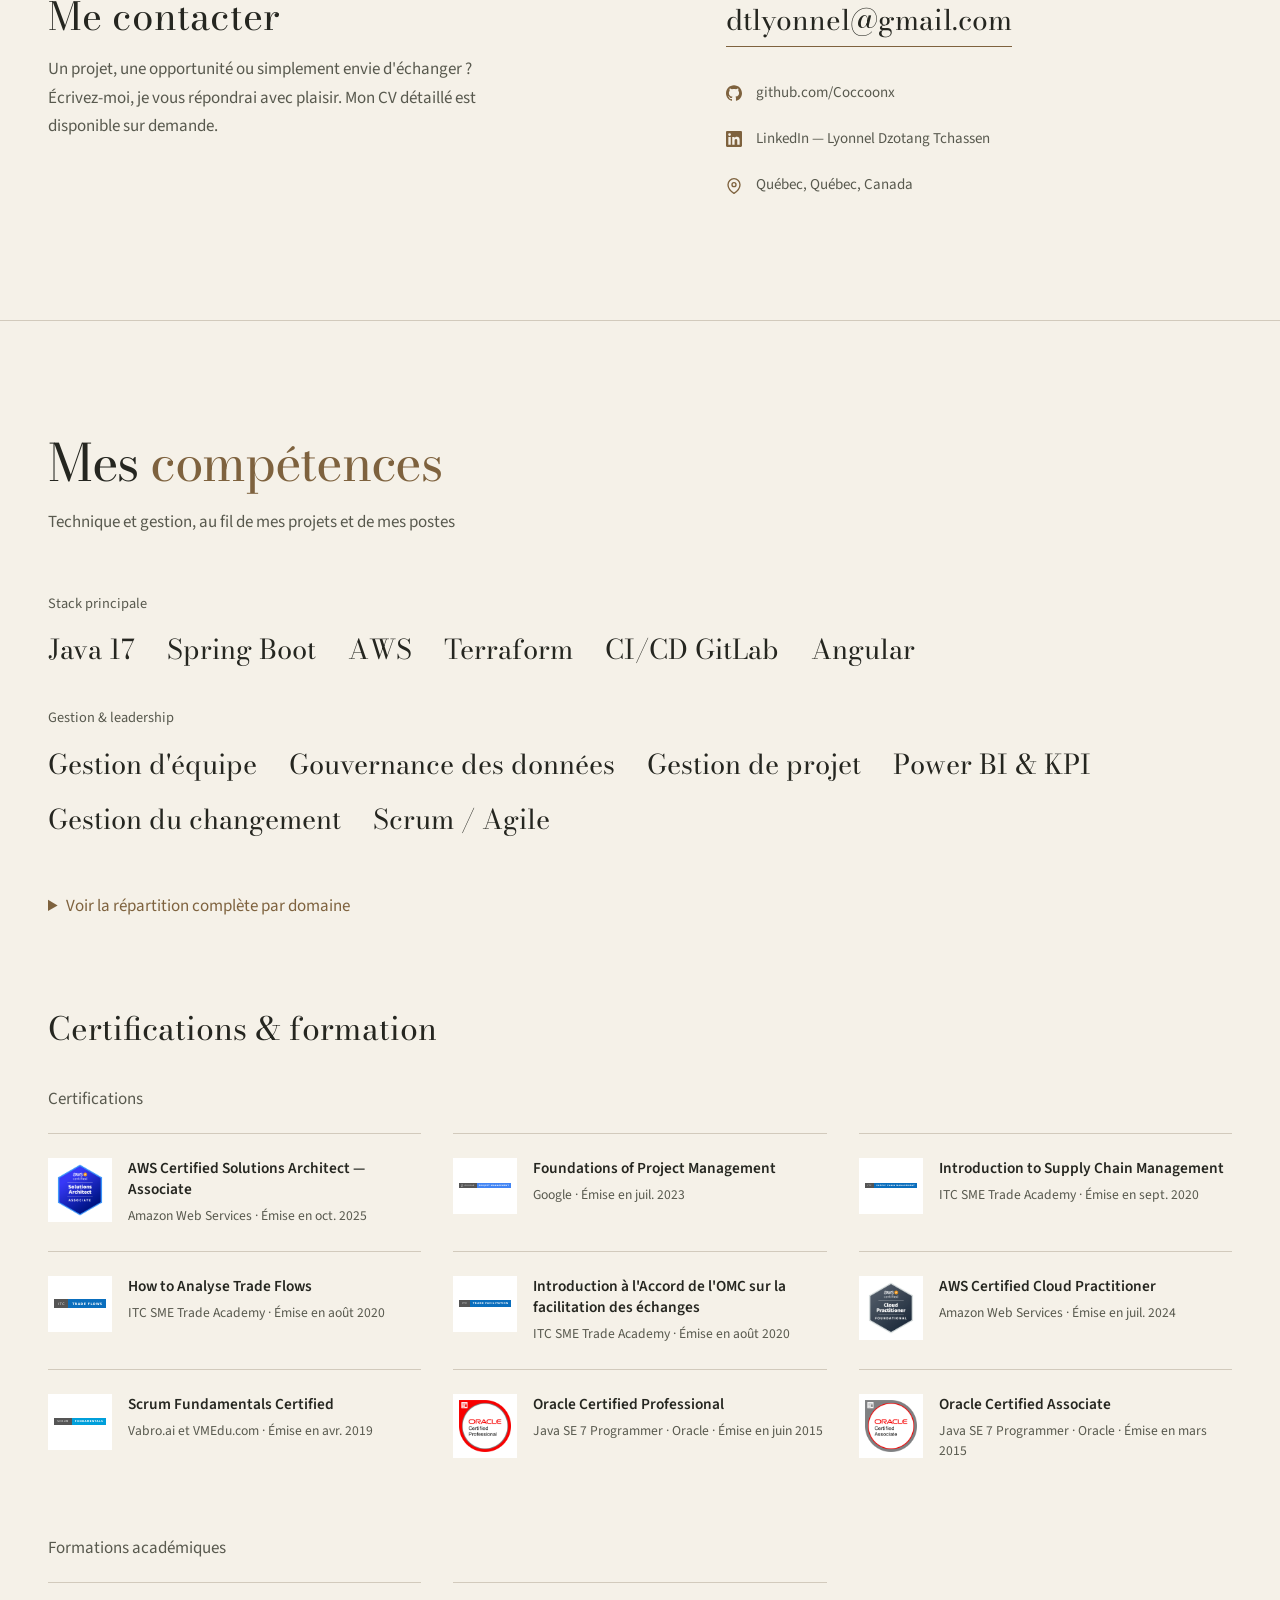
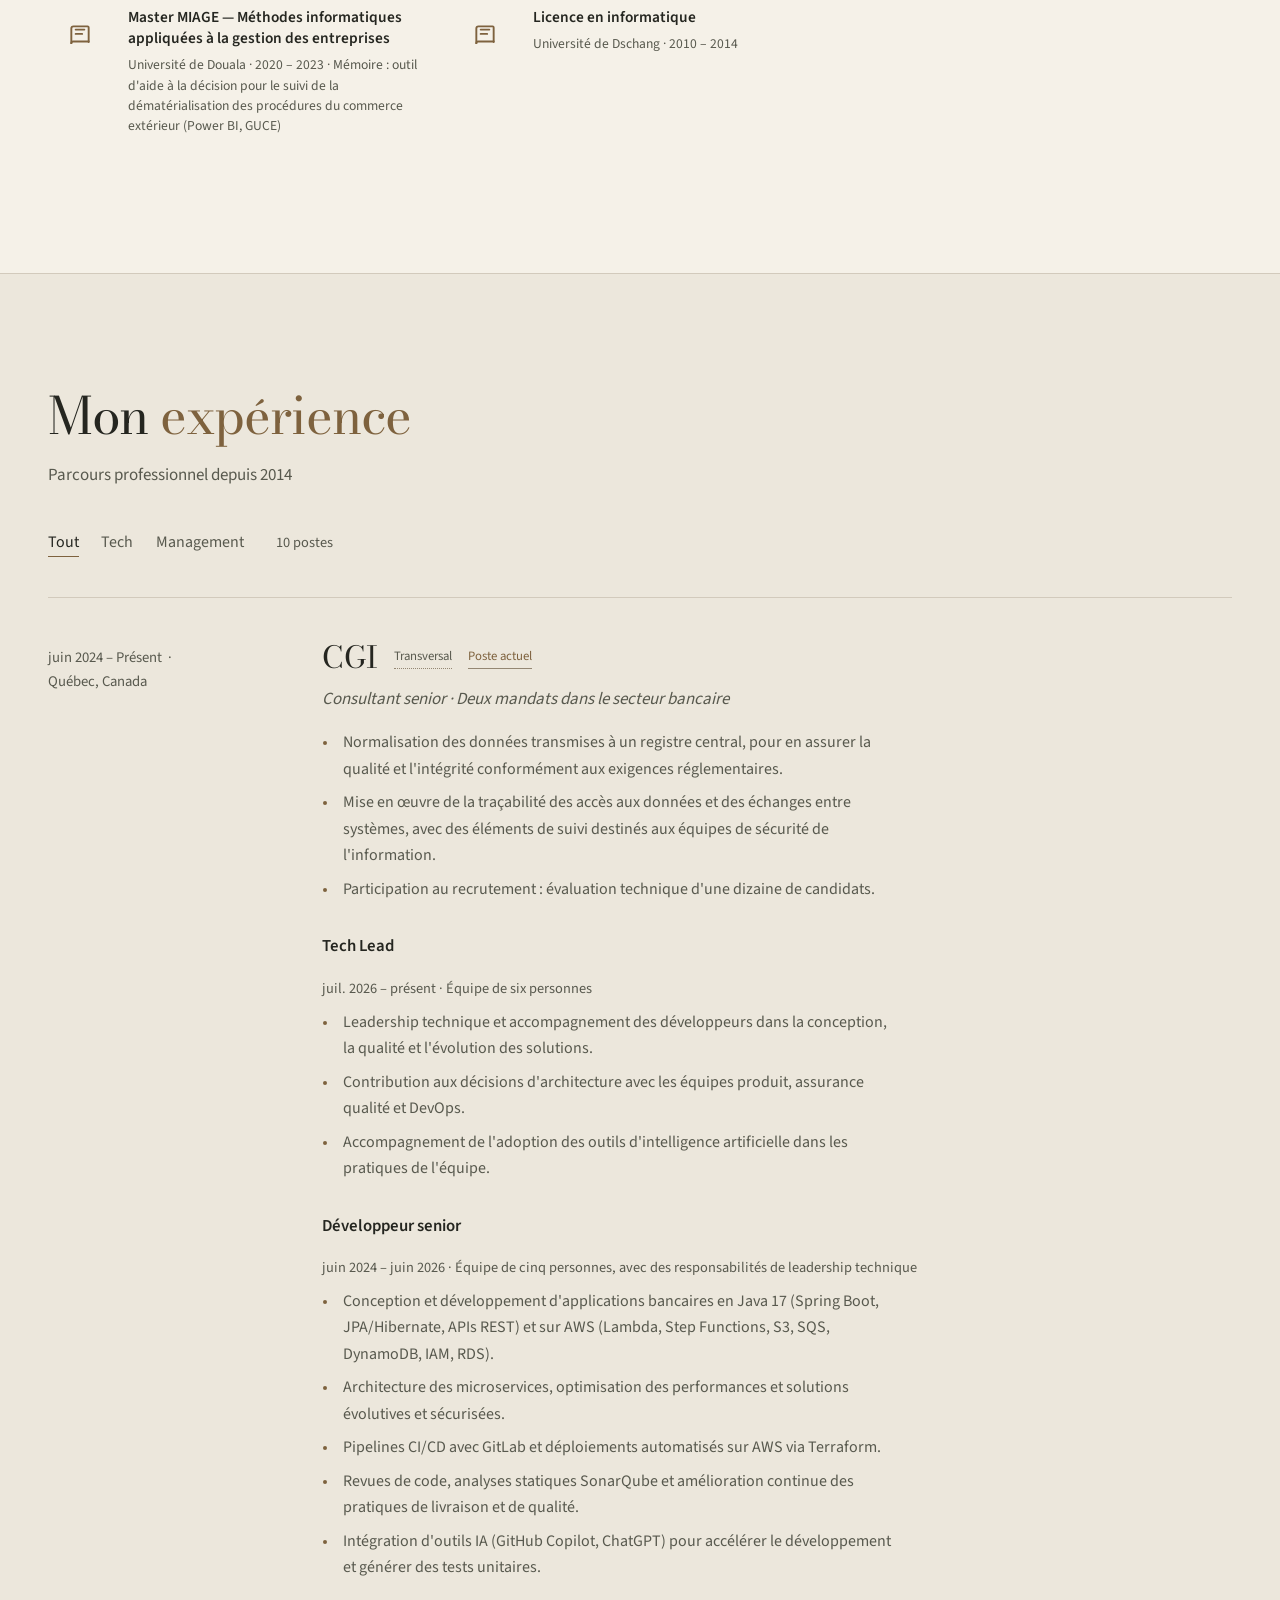
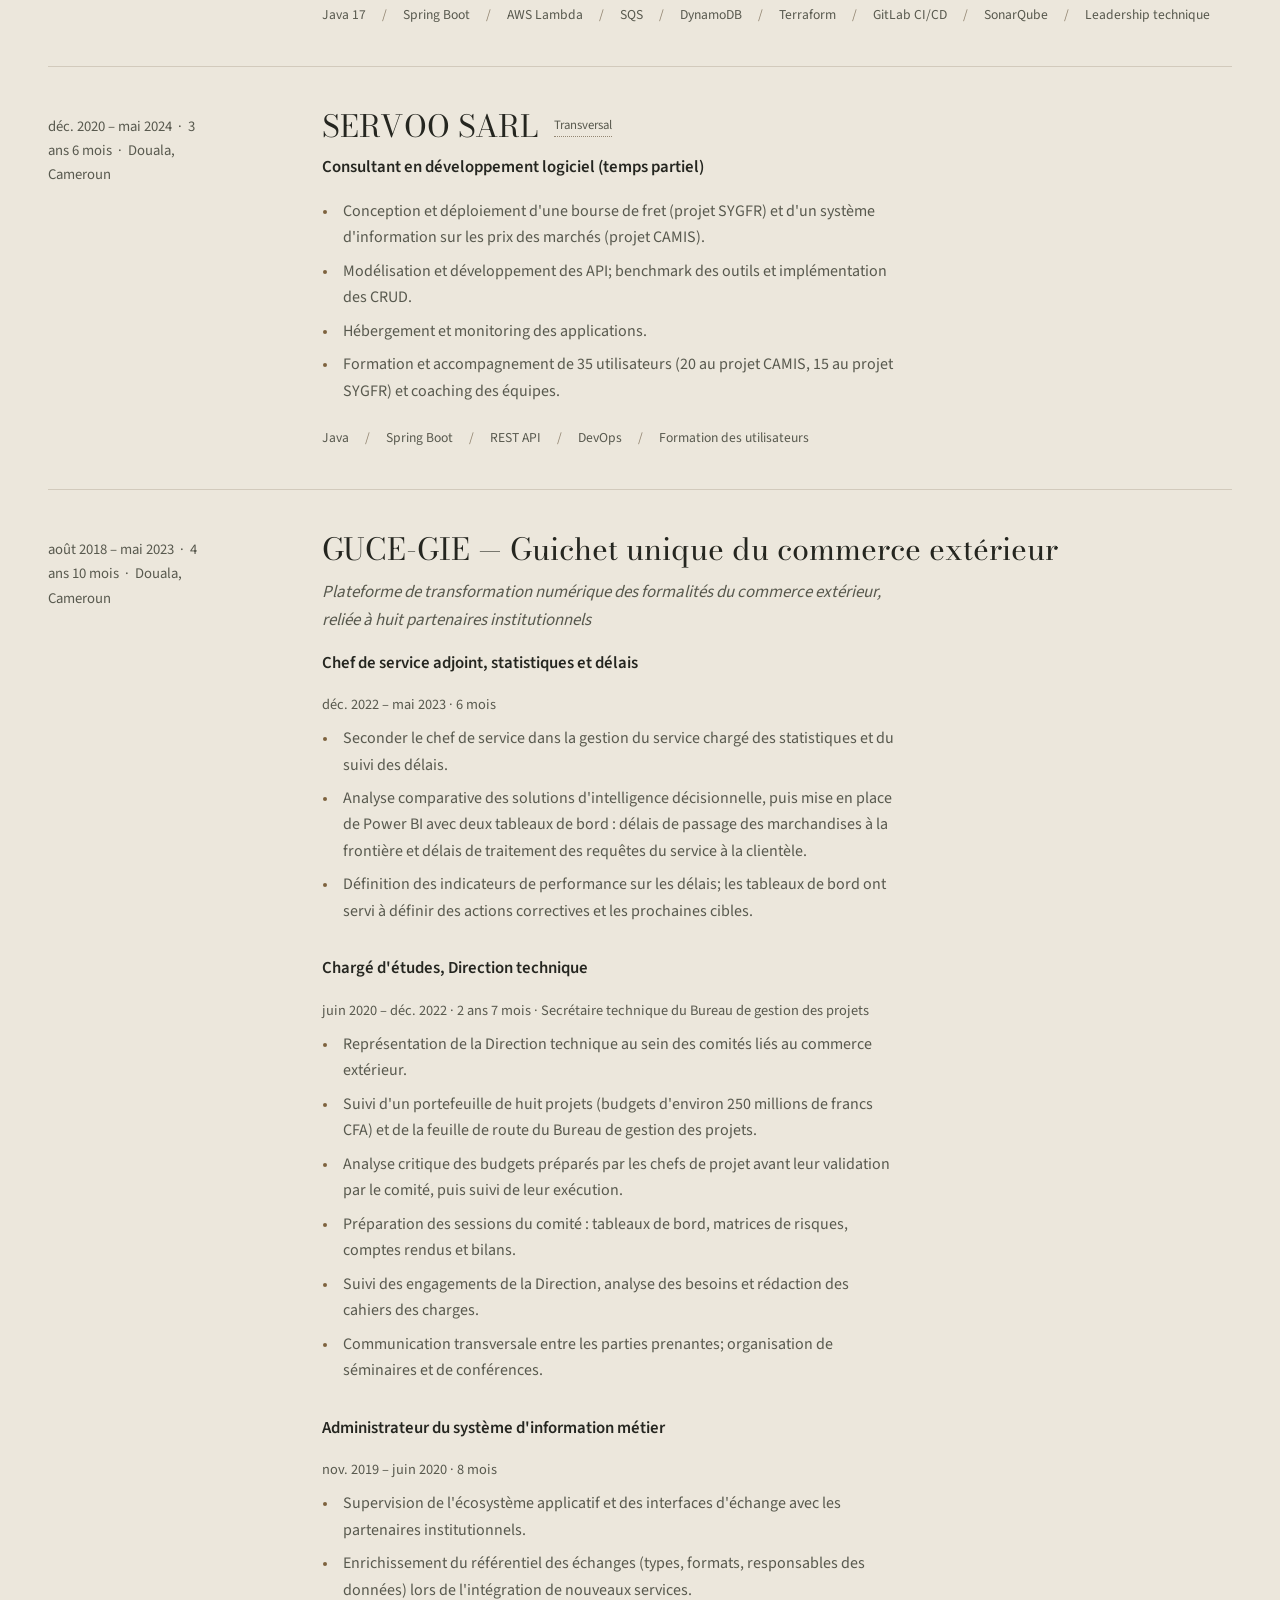
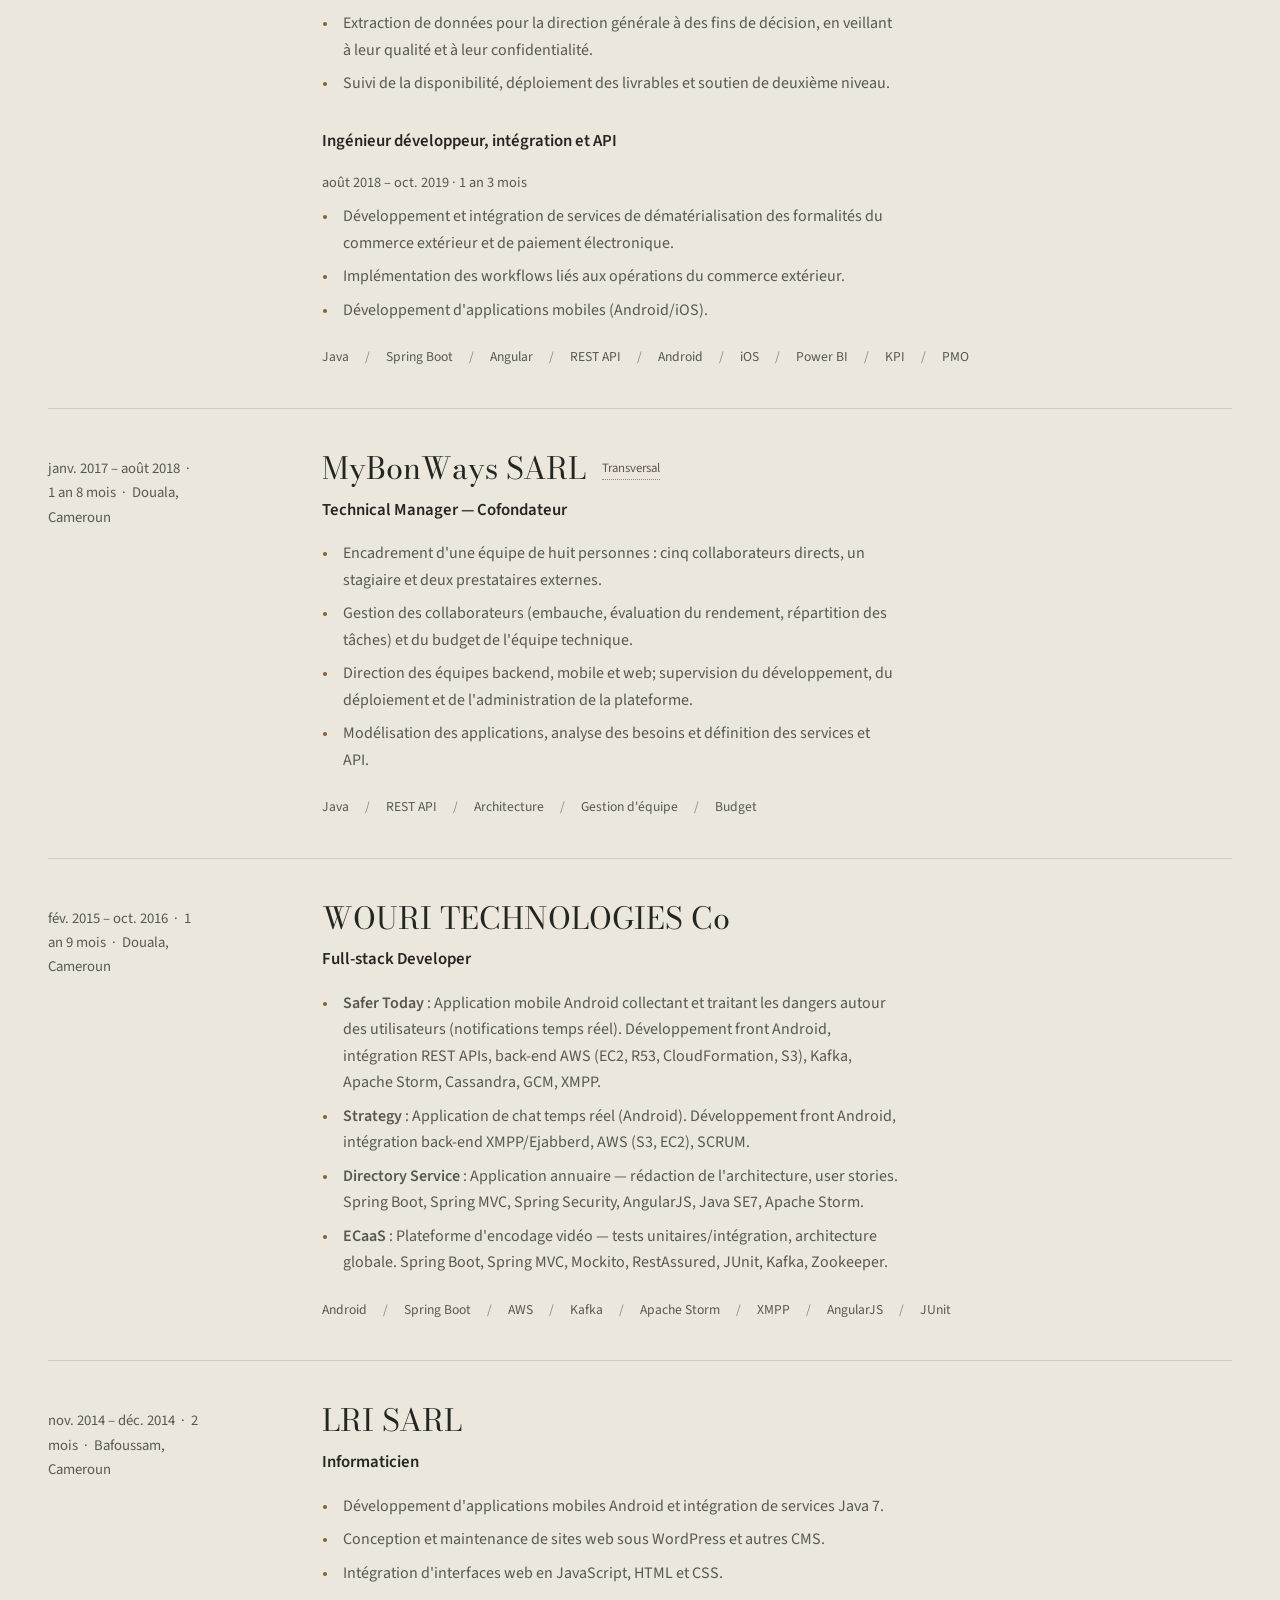
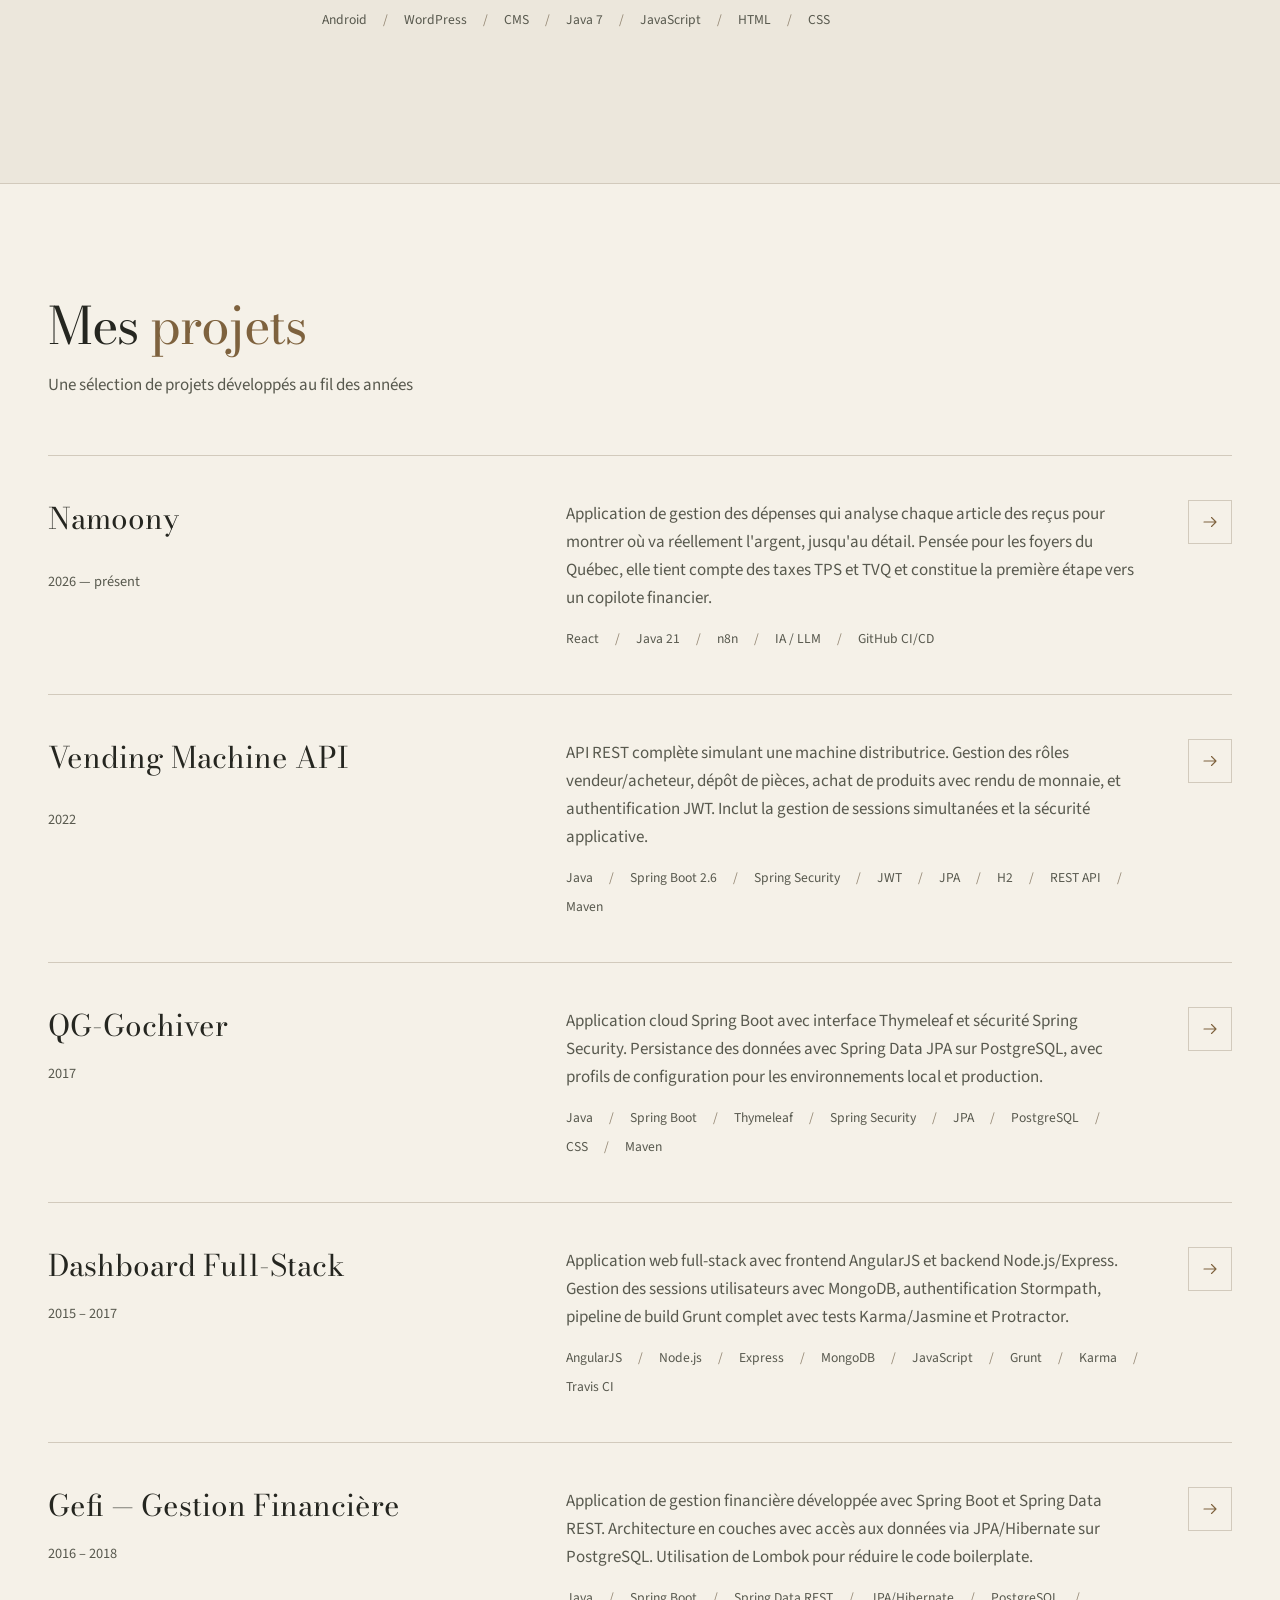
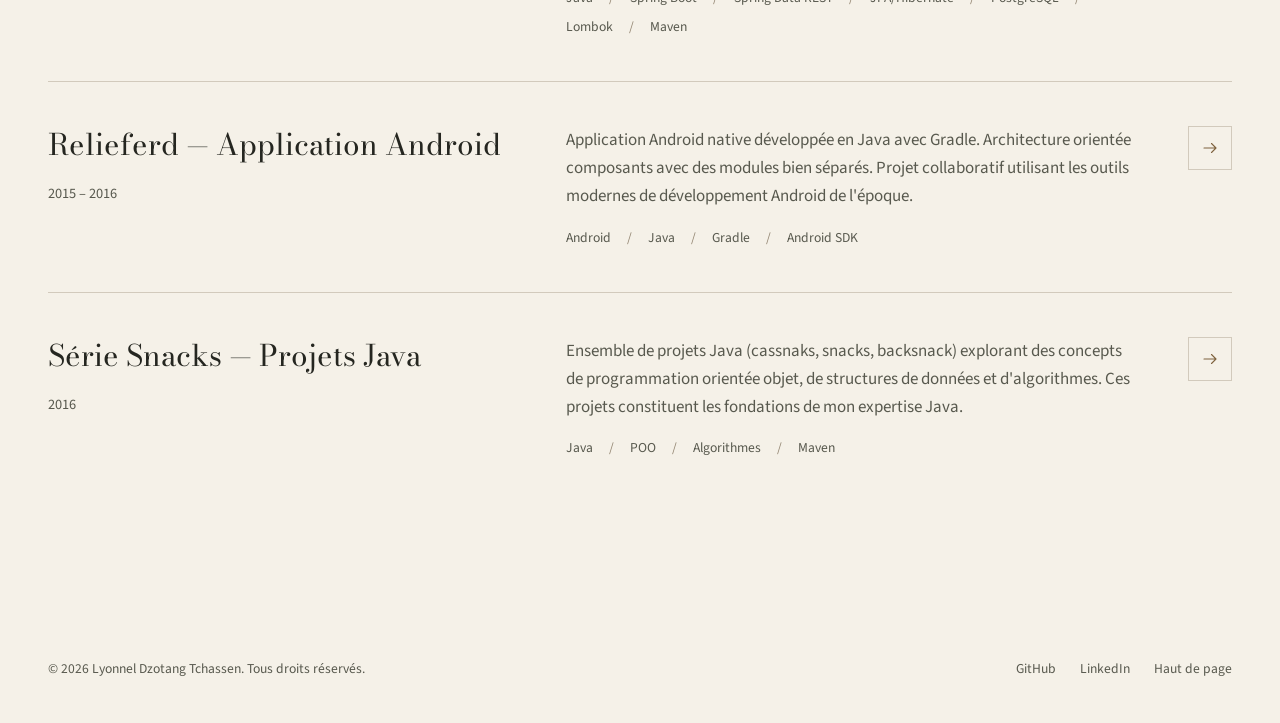
==== commit 854dcb6f: "Add Tech/Management profile switch and adapt content per profile - Profile switch (Tout/All, Tech, M" ====
--- a/index.html
+++ b/index.html
@@ -72,13 +72,19 @@
     <div class="container">
       <div class="hero-inner">
         <div class="hero-content">
-          <h1 class="hero-title"><span>Lyonnel</span><span class="highlight">Dzotang</span><span>Tchassen</span></h1>
+          <h1 class="hero-title"><span>Lyonnel</span><span><span class="highlight">Dzotang</span> Tchassen</span></h1>
+          <p class="hero-description">L’humain au cœur de l’action.</p>
           <div class="hero-intro">
-            <p class="hero-subtitle">Senior Consultant chez CGI · Québec</p>
-            <p class="hero-description">L’humain au cœur de l’action.</p>
+            <div class="hero-profile">
+              <p class="hero-lead" id="heroProfileLabel">Explorer mon profil&nbsp;:</p>
+              <div class="profile-switch profile-switch--hero" role="radiogroup" aria-labelledby="heroProfileLabel"><button type="button" role="radio" data-profile-value="all">Tout</button><button type="button" role="radio" data-profile-value="tech">Tech</button><button type="button" role="radio" data-profile-value="management">Management</button></div>
+            </div>
+            <p class="hero-focus" data-variant="all">Conception logicielle · Cloud · Leadership d’équipe</p>
+            <p class="hero-focus" data-variant="tech">Conception logicielle · Cloud · IA</p>
+            <p class="hero-focus" data-variant="management">Leadership d’équipe · Gestion de projet · Conduite du changement</p>
             <div class="hero-actions">
-              <a href="#projects" class="btn btn-primary">Découvrir mes projets <svg class="arrow" viewBox="0 0 24 24" fill="none" stroke="currentColor" stroke-width="1.5" stroke-linecap="round" stroke-linejoin="round" aria-hidden="true"><path d="M4 12h16m-6-6 6 6-6 6"/></svg></a>
-              <a href="#contact" class="text-link">Me contacter</a>
+              <a href="#about" class="btn btn-primary">À propos de moi <svg class="arrow" viewBox="0 0 24 24" fill="none" stroke="currentColor" stroke-width="1.5" stroke-linecap="round" stroke-linejoin="round" aria-hidden="true"><path d="M4 12h16m-6-6 6 6-6 6"/></svg></a>
+              <a href="#experience" class="btn btn-outline">Mon parcours <svg class="arrow" viewBox="0 0 24 24" fill="none" stroke="currentColor" stroke-width="1.5" stroke-linecap="round" stroke-linejoin="round" aria-hidden="true"><path d="M4 12h16m-6-6 6 6-6 6"/></svg></a>
             </div>
           </div>
         </div>
@@ -87,7 +93,6 @@
           <figcaption><span>Québec, Canada</span><span>Lyonnel D. Tchassen</span></figcaption>
         </figure>
       </div>
-      <div class="hero-foot"><span>Java · Cloud AWS · Architecture logicielle</span><a href="#about">Faire connaissance <svg class="arrow" viewBox="0 0 24 24" fill="none" stroke="currentColor" stroke-width="1.5" stroke-linecap="round" stroke-linejoin="round" aria-hidden="true"><path d="M4 12h16m-6-6 6 6-6 6"/></svg></a></div>
     </div>
   </section>
 
@@ -97,655 +102,104 @@
       <div class="about-inner">
         <div class="about-text">
           <h2 class="section-title">À propos <span>de moi</span></h2>
-          <p class="section-subtitle">Senior Consultant · CGI, Québec, Canada</p>
-          <p>
-            Je suis Lyonnel Dzotang Tchassen, développeur senior basé à <strong>Québec, Canada</strong>.
-            Diplômé en Master d'Information Technology de l'<strong>Université de Douala</strong> et certifié
-            <strong>Oracle</strong> &amp; <strong>AWS</strong>, j'ai acquis plus de 11 ans d'expérience dans
-            la conception et le développement de systèmes d'information à fort enjeu.
-          </p>
-          <p>
-            Actuellement Senior Consultant chez <strong>CGI</strong> à Québec, je définis l'architecture
-            des microservices, développe des applications cloud-native avec <strong>AWS</strong> (Lambda,
-            SQS, DynamoDB, S3, IAM), mets en place des pipelines <strong>CI/CD</strong> via GitLab et
-            Terraform, et intègre des outils IA (GitHub Copilot, ChatGPT) pour accélérer la productivité.
+          <p class="section-subtitle">Consultant senior · CGI, Québec, Canada</p>
+          <p data-variant="all tech">
+            Je suis Lyonnel Dzotang Tchassen, consultant senior basé à <strong>Québec, Canada</strong>.
+            Issu du Master MIAGE de l'<strong>Université de Douala</strong> et certifié <strong>AWS</strong>,
+            <strong>Oracle</strong> et <strong>Scrum</strong>, je cumule plus de 11 ans d'expérience dans la conception
+            et la livraison de systèmes d'information pour la banque et le commerce extérieur.
+          </p>
+          <p data-variant="all tech">
+            Chez <strong>CGI</strong>, je suis Tech Lead d'une équipe de six personnes en contexte bancaire réglementé.
+            Je conçois des microservices en <strong>Java</strong> et des applications cloud-native sur <strong>AWS</strong>,
+            mets en place des pipelines <strong>CI/CD</strong> avec GitLab et Terraform, et accompagne l'adoption
+            des outils d'IA dans l'équipe.
+          </p>
+          <p data-variant="management">
+            Professionnel des technologies de l'information basé à <strong>Québec, Canada</strong>, je compte plus
+            de 11 ans d'expérience, dont plus de quatre en gestion. Mon parcours m'a mené du développement à la gestion :
+            coordination de projets, encadrement d'équipes et conduite du changement.
+          </p>
+          <p data-variant="management">
+            Au <strong>GUCE</strong>, plateforme de transformation numérique reliée à huit partenaires institutionnels,
+            j'ai représenté la Direction technique en comités, assuré le secrétariat technique du Bureau de gestion
+            des projets (huit projets) et mis en place <strong>Power BI</strong> pour le pilotage. Chez <strong>CGI</strong>,
+            je contribue à la normalisation et à la traçabilité des données bancaires. J'ai encadré des équipes
+            jusqu'à huit personnes et accompagné 35 utilisateurs dans l'adoption de nouveaux systèmes.
           </p>
           <p>
             "L'humain au cœur de l'action" est un slogan qui correspond parfaitement à mes aspirations.
           </p>
         </div>
         <div class="about-highlights">
-          <div class="highlight-item">
+          <div class="highlight-item" data-variant="all tech">
             <svg class="icon" viewBox="0 0 24 24" fill="none" stroke="currentColor" stroke-width="1.75" stroke-linecap="round" stroke-linejoin="round" aria-hidden="true"><rect x="7" y="7" width="10" height="10" rx="1"/><path d="M9 7V3M15 7V3M9 21v-4M15 21v-4M7 9H3M7 15H3M21 9h-4M21 15h-4"/></svg>
             <div>
               <h3>Architecture Backend & Microservices</h3>
               <p>Conception d'APIs REST sécurisées avec Spring Boot, Java 17, JWT, Spring Security et architecture microservices</p>
             </div>
           </div>
-          <div class="highlight-item">
+          <div class="highlight-item" data-variant="all tech">
             <svg class="icon" viewBox="0 0 24 24" fill="none" stroke="currentColor" stroke-width="1.75" stroke-linecap="round" stroke-linejoin="round" aria-hidden="true"><path d="M17.5 19H7a5 5 0 0 1-1-9.9V9a6 6 0 0 1 11.7-2 4.5 4.5 0 0 1-.2 8.9Z"/></svg>
             <div>
               <h3>Cloud AWS & DevOps</h3>
               <p>Développement cloud-native avec Lambda, SQS, DynamoDB, S3 · CI/CD GitLab · Infrastructure Terraform · SonarQube</p>
             </div>
           </div>
-          <div class="highlight-item">
+          <div class="highlight-item" data-variant="tech">
             <svg class="icon" viewBox="0 0 24 24" fill="none" stroke="currentColor" stroke-width="1.75" stroke-linecap="round" stroke-linejoin="round" aria-hidden="true"><rect x="3" y="4" width="18" height="16" rx="1.5"/><path d="M3 8.5h18"/><circle cx="6.3" cy="6.25" r="0.6" fill="currentColor" stroke="none"/><circle cx="8.6" cy="6.25" r="0.6" fill="currentColor" stroke="none"/></svg>
             <div>
               <h3>Développement Full-Stack</h3>
               <p>De Java Spring Boot côté serveur à Angular / AngularJS / Node.js côté client</p>
             </div>
           </div>
-          <div class="highlight-item">
+          <div class="highlight-item" data-variant="tech">
             <svg class="icon" viewBox="0 0 24 24" fill="none" stroke="currentColor" stroke-width="1.75" stroke-linecap="round" stroke-linejoin="round" aria-hidden="true"><rect x="7" y="2" width="10" height="20" rx="2"/><path d="M11 18h2"/></svg>
             <div>
               <h3>Développement Mobile & Leadership</h3>
               <p>Applications Android natives · Coaching d'équipes · Code reviews · Recrutement technique</p>
             </div>
           </div>
+          <div class="highlight-item" data-variant="all management">
+            <svg class="icon" viewBox="0 0 24 24" fill="none" stroke="currentColor" stroke-width="1.75" stroke-linecap="round" stroke-linejoin="round" aria-hidden="true"><rect x="5" y="4" width="14" height="17" rx="1.5"/><path d="M9 4V3h6v1M9 10h6M9 14h6M9 18h3"/></svg>
+            <div>
+              <h3>Gestion de mandats & PMO</h3>
+              <p>Portefeuille de huit projets · Analyse et suivi des budgets · Secrétariat technique du comité : risques, comptes rendus, reddition de comptes</p>
+            </div>
+          </div>
+          <div class="highlight-item" data-variant="management">
+            <svg class="icon" viewBox="0 0 24 24" fill="none" stroke="currentColor" stroke-width="1.75" stroke-linecap="round" stroke-linejoin="round" aria-hidden="true"><path d="M4 20h16"/><path d="M7 16v-4M12 16V8M17 16v-7"/></svg>
+            <div>
+              <h3>Pilotage par les données</h3>
+              <p>Référentiel des échanges avec huit partenaires · Registre central et traçabilité en contexte bancaire · Power BI et indicateurs de délais</p>
+            </div>
+          </div>
+          <div class="highlight-item" data-variant="all management">
+            <svg class="icon" viewBox="0 0 24 24" fill="none" stroke="currentColor" stroke-width="1.75" stroke-linecap="round" stroke-linejoin="round" aria-hidden="true"><circle cx="9" cy="8" r="3"/><path d="M3 20a6 6 0 0 1 12 0"/><path d="M16 5.5a3 3 0 0 1 0 5M18 20a6 6 0 0 0-3-5.2"/></svg>
+            <div>
+              <h3>Leadership & gestion d'équipe</h3>
+              <p>Équipe de huit personnes : embauche, évaluation, répartition du travail · Tech Lead d'une équipe de six · Recrutement</p>
+            </div>
+          </div>
+          <div class="highlight-item" data-variant="management">
+            <svg class="icon" viewBox="0 0 24 24" fill="none" stroke="currentColor" stroke-width="1.75" stroke-linecap="round" stroke-linejoin="round" aria-hidden="true"><path d="M20 12a8 8 0 0 1-14 5.3M4 12a8 8 0 0 1 14-5.3"/><path d="M18 3v4h-4M6 21v-4h4"/></svg>
+            <div>
+              <h3>Conduite du changement</h3>
+              <p>35 utilisateurs formés et accompagnés (CAMIS, SYGFR) · Adoption des outils d'IA en équipe</p>
+            </div>
+          </div>
         </div>
       </div>
       <ul class="profile-facts"><li><strong>11+</strong> années d’expérience</li><li><strong>15+</strong> projets réalisés</li><li><strong>9</strong> certifications</li></ul>
-    </div>
-  </section>
-
-  <!-- ========== SKILLS ========== -->
-  <section class="section" id="skills">
-    <div class="container">
-      <h2 class="section-title">Compétences <span>techniques</span></h2>
-      <p class="section-subtitle">Technologies et outils utilisés dans mes projets</p>
-
-      <div class="skills-core">
-        <p class="skills-core-label">Stack principale</p>
-        <span class="core-tag">Java 17</span>
-        <span class="core-tag">Spring Boot</span>
-        <span class="core-tag">AWS</span>
-        <span class="core-tag">Terraform</span>
-        <span class="core-tag">CI/CD GitLab</span>
-        <span class="core-tag">Angular</span>
-      </div>
-
-      <details class="skills-more">
-        <summary>Voir la répartition complète par domaine</summary>
-
-        <div class="skills-grid">
-
-          <div class="skill-category">
-            <div class="skill-cat-header">
-              <svg class="icon" viewBox="0 0 24 24" fill="none" stroke="currentColor" stroke-width="1.75" stroke-linecap="round" stroke-linejoin="round" aria-hidden="true"><rect x="7" y="7" width="10" height="10" rx="1"/><path d="M9 7V3M15 7V3M9 21v-4M15 21v-4M7 9H3M7 15H3M21 9h-4M21 15h-4"/></svg>
-              <span class="skill-cat-title">Java & JVM</span>
-            </div>
-            <div class="skill-tags">
-              <span class="tag">Java 8+</span>
-              <span class="tag">Java 17</span>
-              <span class="tag">Spring Boot</span>
-              <span class="tag">Spring MVC</span>
-              <span class="tag">Spring Data JPA</span>
-              <span class="tag">Spring Security</span>
-              <span class="tag">Hibernate</span>
-              <span class="tag">Microservices</span>
-              <span class="tag">Lombok</span>
-              <span class="tag">MapStruct</span>
-            </div>
-          </div>
-
-          <div class="skill-category">
-            <div class="skill-cat-header">
-              <svg class="icon" viewBox="0 0 24 24" fill="none" stroke="currentColor" stroke-width="1.75" stroke-linecap="round" stroke-linejoin="round" aria-hidden="true"><path d="M8 3 4 12l4 9"/><path d="M16 3l4 9-4 9"/></svg>
-              <span class="skill-cat-title">APIs & Services</span>
-            </div>
-            <div class="skill-tags">
-              <span class="tag">REST API</span>
-              <span class="tag">Spring Data REST</span>
-              <span class="tag">JWT</span>
-              <span class="tag">OAuth2</span>
-              <span class="tag">Thymeleaf</span>
-              <span class="tag">REST-Assured</span>
-              <span class="tag">Mockito</span>
-              <span class="tag">JUnit</span>
-              <span class="tag">Postman</span>
-              <span class="tag">XMPP</span>
-              <span class="tag">Socket.io</span>
-            </div>
-          </div>
-
-          <div class="skill-category">
-            <div class="skill-cat-header">
-              <svg class="icon" viewBox="0 0 24 24" fill="none" stroke="currentColor" stroke-width="1.75" stroke-linecap="round" stroke-linejoin="round" aria-hidden="true"><path d="M17.5 19H7a5 5 0 0 1-1-9.9V9a6 6 0 0 1 11.7-2 4.5 4.5 0 0 1-.2 8.9Z"/></svg>
-              <span class="skill-cat-title">Cloud AWS</span>
-            </div>
-            <div class="skill-tags">
-              <span class="tag">AWS Lambda</span>
-              <span class="tag">Amazon SQS</span>
-              <span class="tag">Amazon DynamoDB</span>
-              <span class="tag">Amazon CloudFront</span>
-              <span class="tag">Amazon S3</span>
-              <span class="tag">AWS IAM</span>
-              <span class="tag">AWS RDS</span>
-              <span class="tag">Step Functions</span>
-              <span class="tag">EC2</span>
-              <span class="tag">CloudFormation</span>
-            </div>
-          </div>
-
-          <div class="skill-category">
-            <div class="skill-cat-header">
-              <svg class="icon" viewBox="0 0 24 24" fill="none" stroke="currentColor" stroke-width="1.75" stroke-linecap="round" stroke-linejoin="round" aria-hidden="true"><path d="M17.5 6.5a5 5 0 0 1 0 10"/><path d="M6.5 6.5a5 5 0 0 0 0 10"/><path d="M6.5 6.5h11M6.5 16.5h11"/></svg>
-              <span class="skill-cat-title">DevOps & CI/CD</span>
-            </div>
-            <div class="skill-tags">
-              <span class="tag">GitLab CI/CD</span>
-              <span class="tag">Terraform</span>
-              <span class="tag">SonarQube</span>
-              <span class="tag">Maven</span>
-              <span class="tag">Gradle</span>
-              <span class="tag">Git</span>
-              <span class="tag">GitHub</span>
-              <span class="tag">Travis CI</span>
-              <span class="tag">IntelliJ IDEA</span>
-            </div>
-          </div>
-
-          <div class="skill-category">
-            <div class="skill-cat-header">
-              <svg class="icon" viewBox="0 0 24 24" fill="none" stroke="currentColor" stroke-width="1.75" stroke-linecap="round" stroke-linejoin="round" aria-hidden="true"><ellipse cx="12" cy="5" rx="7" ry="2.5"/><path d="M5 5v14c0 1.4 3.1 2.5 7 2.5s7-1.1 7-2.5V5"/><path d="M5 12c0 1.4 3.1 2.5 7 2.5s7-1.1 7-2.5"/></svg>
-              <span class="skill-cat-title">Bases de données</span>
-            </div>
-            <div class="skill-tags">
-              <span class="tag">PostgreSQL</span>
-              <span class="tag">H2</span>
-              <span class="tag">MongoDB</span>
-              <span class="tag">JPA / ORM</span>
-              <span class="tag">SQL</span>
-              <span class="tag">Cassandra</span>
-              <span class="tag">Apache Storm</span>
-              <span class="tag">Apache Kafka</span>
-              <span class="tag">Zookeeper</span>
-            </div>
-          </div>
-
-          <div class="skill-category">
-            <div class="skill-cat-header">
-              <svg class="icon" viewBox="0 0 24 24" fill="none" stroke="currentColor" stroke-width="1.75" stroke-linecap="round" stroke-linejoin="round" aria-hidden="true"><rect x="3" y="4" width="18" height="16" rx="1.5"/><path d="M3 8.5h18"/><circle cx="6.3" cy="6.25" r="0.6" fill="currentColor" stroke="none"/><circle cx="8.6" cy="6.25" r="0.6" fill="currentColor" stroke="none"/></svg>
-              <span class="skill-cat-title">Frontend & Web</span>
-            </div>
-            <div class="skill-tags">
-              <span class="tag">JavaScript</span>
-              <span class="tag">Angular</span>
-              <span class="tag">AngularJS</span>
-              <span class="tag">Node.js</span>
-              <span class="tag">Express.js</span>
-              <span class="tag">HTML5</span>
-              <span class="tag">CSS3</span>
-              <span class="tag">Grunt</span>
-            </div>
-          </div>
-
-          <div class="skill-category">
-            <div class="skill-cat-header">
-              <svg class="icon" viewBox="0 0 24 24" fill="none" stroke="currentColor" stroke-width="1.75" stroke-linecap="round" stroke-linejoin="round" aria-hidden="true"><rect x="7" y="2" width="10" height="20" rx="2"/><path d="M11 18h2"/></svg>
-              <span class="skill-cat-title">Mobile & Autres</span>
-            </div>
-            <div class="skill-tags">
-              <span class="tag">Android</span>
-              <span class="tag">Java Android SDK</span>
-              <span class="tag">Architecture logicielle</span>
-              <span class="tag">Tests unitaires</span>
-              <span class="tag">Sécurité applicative</span>
-              <span class="tag">SCRUM / Agile</span>
-            </div>
-          </div>
-
-        </div>
-      </details>
-
-      <!-- Credentials are issued proof, a different content type from a
-           self-reported skill — kept out of the skill-tag grid above. -->
-      <div class="credentials">
-        <h3 class="credentials-title">Certifications & formation</h3>
-        <div class="credentials-columns">
-          <div>
-            <p class="credentials-group-title">Certifications</p>
-            <div class="cert-list">
-              <div class="cert-item">
-                <div class="cert-badge-tile"><img class="cert-badge-img" src="assets/badges/certification-1.png" alt="Badge AWS Solutions Architect Associate" loading="lazy" decoding="async" /></div>
-                <div>
-                  <strong>AWS Certified Solutions Architect — Associate</strong>
-                  <small>Amazon Web Services · Émise en oct. 2025</small>
-                </div>
-              </div>
-              <div class="cert-item">
-                <div class="cert-badge-tile"><img class="cert-badge-img" src="assets/badges/certification-2.svg" alt="Badge Google Project Management" loading="lazy" decoding="async" /></div>
-                <div>
-                  <strong>Foundations of Project Management</strong>
-                  <small>Google · Émise en juil. 2023</small>
-                </div>
-              </div>
-              <div class="cert-item">
-                <div class="cert-badge-tile"><img class="cert-badge-img" src="assets/badges/certification-3.svg" alt="Badge ITC Supply Chain Management" loading="lazy" decoding="async" /></div>
-                <div>
-                  <strong>Introduction to Supply Chain Management</strong>
-                  <small>ITC SME Trade Academy · Émise en sept. 2020</small>
-                </div>
-              </div>
-              <div class="cert-item">
-                <div class="cert-badge-tile"><img class="cert-badge-img" src="assets/badges/certification-4.svg" alt="Badge ITC Trade Flows" loading="lazy" decoding="async" /></div>
-                <div>
-                  <strong>How to Analyse Trade Flows</strong>
-                  <small>ITC SME Trade Academy · Émise en août 2020</small>
-                </div>
-              </div>
-              <div class="cert-item">
-                <div class="cert-badge-tile"><img class="cert-badge-img" src="assets/badges/certification-5.svg" alt="Badge ITC Trade Facilitation" loading="lazy" decoding="async" /></div>
-                <div>
-                  <strong>Introduction à l'Accord de l'OMC sur la facilitation des échanges</strong>
-                  <small>ITC SME Trade Academy · Émise en août 2020</small>
-                </div>
-              </div>
-              <div class="cert-item">
-                <div class="cert-badge-tile"><img class="cert-badge-img" src="assets/badges/certification-6.png" alt="Badge AWS Cloud Practitioner" loading="lazy" decoding="async" /></div>
-                <div>
-                  <strong>AWS Certified Cloud Practitioner</strong>
-                  <small>Amazon Web Services · Émise en juil. 2024</small>
-                </div>
-              </div>
-              <div class="cert-item">
-                <div class="cert-badge-tile"><img class="cert-badge-img" src="assets/badges/certification-7.svg" alt="Badge Scrum Fundamentals" loading="lazy" decoding="async" /></div>
-                <div>
-                  <strong>Scrum Fundamentals Certified</strong>
-                  <small>Vabro.ai et VMEdu.com · Émise en avr. 2019</small>
-                </div>
-              </div>
-              <div class="cert-item">
-                <div class="cert-badge-tile"><img class="cert-badge-img" src="assets/badges/certification-8.png" alt="Badge Oracle OCP" loading="lazy" decoding="async" /></div>
-                <div>
-                  <strong>Oracle Certified Professional</strong>
-                  <small>Java SE 7 Programmer · Oracle · Émise en juin 2015</small>
-                </div>
-              </div>
-              <div class="cert-item">
-                <div class="cert-badge-tile"><img class="cert-badge-img" src="assets/badges/certification-9.png" alt="Badge Oracle OCA" loading="lazy" decoding="async" /></div>
-                <div>
-                  <strong>Oracle Certified Associate</strong>
-                  <small>Java SE 7 Programmer · Oracle · Émise en mars 2015</small>
-                </div>
-              </div>
-            </div>
-          </div>
-          <div>
-            <p class="credentials-group-title">Formations académiques</p>
-            <div class="cert-list">
-              <div class="cert-item">
-                <div class="cert-badge-tile cert-badge-tile--icon"><svg class="cert-badge-icon" viewBox="0 0 24 24" fill="none" stroke="currentColor" stroke-width="1.75" stroke-linecap="round" stroke-linejoin="round" aria-hidden="true"><path d="M4 19.5V6a2 2 0 0 1 2-2h13a1 1 0 0 1 1 1v13.5"/><path d="M4 19.5A1.5 1.5 0 0 1 5.5 18H20"/><path d="M8 7h8M8 11h6"/></svg></div>
-                <div>
-                  <strong>Master — Information Technology</strong>
-                  <small>Université de Douala · oct. 2020 – avr. 2023</small>
-                </div>
-              </div>
-              <div class="cert-item">
-                <div class="cert-badge-tile cert-badge-tile--icon"><svg class="cert-badge-icon" viewBox="0 0 24 24" fill="none" stroke="currentColor" stroke-width="1.75" stroke-linecap="round" stroke-linejoin="round" aria-hidden="true"><path d="M4 19.5V6a2 2 0 0 1 2-2h13a1 1 0 0 1 1 1v13.5"/><path d="M4 19.5A1.5 1.5 0 0 1 5.5 18H20"/><path d="M8 7h8M8 11h6"/></svg></div>
-                <div>
-                  <strong>Bachelor — Computer &amp; Information Sciences</strong>
-                  <small>Université De Dschang · 2010 – 2014</small>
-                </div>
-              </div>
-            </div>
-          </div>
-        </div>
-      </div>
-    </div>
-  </section>
-  <!-- ========== EXPÉRIENCE ========== -->
-  <section class="section experience-section" id="experience">
-    <div class="container">
-      <h2 class="section-title">Mon <span>expérience</span></h2>
-      <p class="section-subtitle">Parcours professionnel depuis 2014</p>
-      <div class="timeline">
-
-        <!-- CGI -->
-        <div class="timeline-item">
-          <div class="timeline-content">
-            <div class="timeline-header">
-              <h3 class="timeline-company">CGI</h3>
-              <span class="timeline-badge timeline-badge--current">Poste actuel</span>
-            </div>
-            <h4 class="timeline-role">Senior Consultant</h4>
-            <p class="timeline-period">juin 2024 – Présent &nbsp;·&nbsp; Québec, Canada</p>
-            <ul class="timeline-tasks">
-              <li>Définition de l'architecture des microservices, optimisation des performances et mise en place de solutions évolutives et sécurisées.</li>
-              <li>Développement et maintenance d'applications en Java 17 avec Spring Boot, JPA/Hibernate et RESTful APIs.</li>
-              <li>Développement et maintenance d'applications full cloud avec AWS (Lambda, Step Functions, S3, SQS, DynamoDB, IAM, RDS).</li>
-              <li>Intégration d'outils IA (GitHub Copilot, ChatGPT) pour accélérer la rédaction de code et générer des tests unitaires.</li>
-              <li>Mise en place de pipelines CI/CD avec GitLab et déploiements automatisés sur AWS via Terraform.</li>
-              <li>Travail en équipe Agile/Scrum avec les équipes produit, QA et DevOps.</li>
-              <li>Accompagnement des développeurs, organisation de revues de code et participation au recrutement technique.</li>
-              <li>Analyses statiques via SonarQube et gestion proactive de la dette technique.</li>
-            </ul>
-            <div class="timeline-tech">
-              <span class="tag">Java 17</span><span class="tag">Spring Boot</span><span class="tag">AWS Lambda</span><span class="tag">SQS</span><span class="tag">DynamoDB</span><span class="tag">Terraform</span><span class="tag">GitLab CI/CD</span><span class="tag">SonarQube</span>
-            </div>
-          </div>
-        </div>
-
-        <!-- SERVOO -->
-        <div class="timeline-item">
-          <div class="timeline-content">
-            <div class="timeline-header">
-              <h3 class="timeline-company">SERVICE OPTIMIZATION ORIENTED (SERVOO)</h3>
-            </div>
-            <h4 class="timeline-role">Développeur Senior</h4>
-            <p class="timeline-period">déc. 2020 – mai 2024 &nbsp;·&nbsp; 3 ans 6 mois &nbsp;·&nbsp; Douala V, Cameroun</p>
-            <ul class="timeline-tasks">
-              <li>Modélisation et développement des API.</li>
-              <li>Benchmark des outils et implémentation des CRUD.</li>
-              <li>Coaching des équipes.</li>
-              <li>Hébergement et monitoring des applications.</li>
-            </ul>
-            <div class="timeline-tech">
-              <span class="tag">Java</span><span class="tag">Spring Boot</span><span class="tag">REST API</span><span class="tag">DevOps</span>
-            </div>
-          </div>
-        </div>
-
-        <!-- GUCE -->
-        <div class="timeline-item">
-          <div class="timeline-content">
-            <div class="timeline-header">
-              <h3 class="timeline-company">GUCE — Guichet Unique des Opérations du Commerce Extérieur</h3>
-            </div>
-            <p class="timeline-period">août 2018 – mai 2023 &nbsp;·&nbsp; 4 ans 10 mois &nbsp;·&nbsp; Douala, Cameroun</p>
-
-            <h4 class="timeline-role">Statistical Officer</h4>
-            <p class="timeline-sub-period">déc. 2022 – mai 2023 · 6 mois · Communauté urbaine de Douala</p>
-            <ul class="timeline-tasks">
-              <li>Analyse et croisement des données statistiques.</li>
-              <li>Conception et implémentation de tableaux de bords opérationnels.</li>
-              <li>Monitoring des indicateurs de performance de l'entreprise (KPI).</li>
-            </ul>
-
-            <h4 class="timeline-role" style="margin-top: 1rem;">Chargé d'études</h4>
-            <p class="timeline-sub-period">juin 2020 – déc. 2022 · 2 ans 7 mois</p>
-            <ul class="timeline-tasks">
-              <li>Analyse des besoins et élaboration des cahiers de charges.</li>
-              <li>Préparation des chartes de projets et suivi des tâches/activités de la Direction.</li>
-              <li>Organisation des séminaires et conférences.</li>
-              <li>Suivi des activités du Bureau de Gestion des Projets (PMO).</li>
-            </ul>
-
-            <h4 class="timeline-role" style="margin-top: 1rem;">e-GUCE System and Interface Application Manager</h4>
-            <p class="timeline-sub-period">nov. 2019 – juin 2020 · 8 mois</p>
-            <ul class="timeline-tasks">
-              <li>Administration des applications métiers et mise en exploitation des artefacts.</li>
-              <li>Suivi des indicateurs de monitoring et déploiement des applications.</li>
-              <li>Assurance du support technique et optimisation des performances des applications.</li>
-            </ul>
-            <div class="timeline-tech">
-              <span class="tag">Java</span><span class="tag">Spring Boot</span><span class="tag">Angular</span><span class="tag">REST API</span><span class="tag">Android</span><span class="tag">iOS</span><span class="tag">KPI</span><span class="tag">PMO</span>
-            </div>
-
-            <h4 class="timeline-role" style="margin-top: 1rem;">Software Engineer — Intégration &amp; APIs</h4>
-            <p class="timeline-sub-period">août 2018 – oct. 2019 · 1 an 3 mois</p>
-            <ul class="timeline-tasks">
-              <li>Intégration et développement des APIs.</li>
-              <li>Implémentation des workflows liés aux opérations du commerce extérieur.</li>
-              <li>Développement d'applications mobile (Android/iOS).</li>
-            </ul>
-          </div>
-        </div>
-
-        <!-- MyBonWays -->
-        <div class="timeline-item">
-          <div class="timeline-content">
-            <div class="timeline-header">
-              <h3 class="timeline-company">MyBonWays SARL</h3>
-            </div>
-            <h4 class="timeline-role">Technical Manager — Co-founder</h4>
-            <p class="timeline-period">janv. 2017 – août 2018 &nbsp;·&nbsp; 1 an 8 mois &nbsp;·&nbsp; Douala, Cameroun</p>
-            <ul class="timeline-tasks">
-              <li>Modélisation des applications et analyse des besoins spécifiques.</li>
-              <li>Définition et développement des services et API.</li>
-              <li>Coaching des membres de l'équipe et organisation du travail.</li>
-              <li>Définition des rôles et gestion de l'infrastructure logicielle.</li>
-            </ul>
-            <div class="timeline-tech">
-              <span class="tag">Java</span><span class="tag">REST API</span><span class="tag">Architecture</span><span class="tag">Leadership</span>
-            </div>
-          </div>
-        </div>
-
-        <!-- WOURI TECHNOLOGIES -->
-        <div class="timeline-item">
-          <div class="timeline-content">
-            <div class="timeline-header">
-              <h3 class="timeline-company">WOURI TECHNOLOGIES Co</h3>
-            </div>
-            <h4 class="timeline-role">Full-stack Developer</h4>
-            <p class="timeline-period">fév. 2015 – oct. 2016 &nbsp;·&nbsp; 1 an 9 mois &nbsp;·&nbsp; Douala, Cameroun</p>
-            <ul class="timeline-tasks">
-              <li><strong>Safer Today</strong> : Application mobile Android collectant et traitant les dangers autour des utilisateurs (notifications temps réel). Développement front Android, intégration REST APIs, back-end AWS (EC2, R53, CloudFormation, S3), Kafka, Apache Storm, Cassandra, GCM, XMPP.</li>
-              <li><strong>Strategy</strong> : Application de chat temps réel (Android). Développement front Android, intégration back-end XMPP/Ejabberd, AWS (S3, EC2), SCRUM.</li>
-              <li><strong>Directory Service</strong> : Application annuaire — rédaction de l'architecture, user stories. Spring Boot, Spring MVC, Spring Security, AngularJS, Java SE7, Apache Storm.</li>
-              <li><strong>ECaaS</strong> : Plateforme d'encodage vidéo — tests unitaires/intégration, architecture globale. Spring Boot, Spring MVC, Mockito, RestAssured, JUnit, Kafka, Zookeeper.</li>
-            </ul>
-            <div class="timeline-tech">
-              <span class="tag">Android</span><span class="tag">Spring Boot</span><span class="tag">AWS</span><span class="tag">Kafka</span><span class="tag">Apache Storm</span><span class="tag">XMPP</span><span class="tag">AngularJS</span><span class="tag">JUnit</span>
-            </div>
-          </div>
-        </div>
-
-        <!-- LRI SARL -->
-        <div class="timeline-item">
-          <div class="timeline-content">
-            <div class="timeline-header">
-              <h3 class="timeline-company">LRI SARL</h3>
-            </div>
-            <h4 class="timeline-role">Informaticien</h4>
-            <p class="timeline-period">nov. 2014 – déc. 2014 &nbsp;·&nbsp; 2 mois &nbsp;·&nbsp; Bafoussam, Cameroun</p>
-            <ul class="timeline-tasks">
-              <li>Développement d'applications mobiles Android et intégration de services Java 7.</li>
-              <li>Conception et maintenance de sites web sous WordPress et autres CMS.</li>
-              <li>Intégration d'interfaces web en JavaScript, HTML et CSS.</li>
-            </ul>
-            <div class="timeline-tech">
-              <span class="tag">Android</span><span class="tag">WordPress</span><span class="tag">CMS</span><span class="tag">Java 7</span><span class="tag">JavaScript</span><span class="tag">HTML</span><span class="tag">CSS</span>
-            </div>
-          </div>
-        </div>
-
-      </div>
-    </div>
-  </section>
-
-  <section class="section projects-section" id="projects">
-    <div class="container">
-      <h2 class="section-title">Mes <span>projets</span></h2>
-      <p class="section-subtitle">Une sélection de projets développés au fil des années</p>
-      <div class="projects-grid">
-
-        <!-- Namoony -->
-        <div class="project-card">
-          <div class="project-header">
-            <div class="project-links">
-              <a href="https://namoony.lyonneldzotang.com/" target="_blank" rel="noopener" class="project-link" title="Découvrir Namoony" aria-label="Découvrir Namoony"><svg class="arrow" viewBox="0 0 24 24" fill="none" stroke="currentColor" stroke-width="1.5" stroke-linecap="round" stroke-linejoin="round" aria-hidden="true"><path d="M4 12h16m-6-6 6 6-6 6"/></svg></a>
-            </div>
-          </div>
-          <h3 class="project-title"><a href="https://namoony.lyonneldzotang.com/" target="_blank" rel="noopener">Namoony</a></h3>
-          <p class="project-year">2026 — présent</p>
-          <p class="project-description">Application de gestion des dépenses qui analyse chaque article des reçus pour montrer où va réellement l'argent, jusqu'au détail. Pensée pour les foyers du Québec, elle tient compte des taxes TPS et TVQ et constitue la première étape vers un copilote financier.</p>
-          <div class="project-tech">
-            <span class="tag">React</span><span class="tag">Java 21</span><span class="tag">n8n</span><span class="tag">IA / LLM</span><span class="tag">GitHub CI/CD</span>
-          </div>
-        </div>
-
-        <!-- Vending Machine -->
-        <div class="project-card">
-          <div class="project-header">
-            <div class="project-links">
-              <a href="https://github.com/Coccoonx/vending-machine" target="_blank" rel="noopener" class="project-link" title="Voir le dépôt sur GitHub" aria-label="Voir le dépôt sur GitHub"><svg class="arrow" viewBox="0 0 24 24" fill="none" stroke="currentColor" stroke-width="1.5" stroke-linecap="round" stroke-linejoin="round" aria-hidden="true"><path d="M4 12h16m-6-6 6 6-6 6"/></svg>
-              </a>
-            </div>
-          </div>
-          <h3 class="project-title"><a href="https://github.com/Coccoonx/vending-machine" target="_blank" rel="noopener">Vending Machine API</a></h3>
-          <p class="project-year">2022</p>
-          <p class="project-description">
-            API REST complète simulant une machine distributrice. Gestion des rôles vendeur/acheteur,
-            dépôt de pièces, achat de produits avec rendu de monnaie, et authentification JWT.
-            Inclut la gestion de sessions simultanées et la sécurité applicative.
-          </p>
-          <div class="project-tech">
-            <span class="tag">Java</span>
-            <span class="tag">Spring Boot 2.6</span>
-            <span class="tag">Spring Security</span>
-            <span class="tag">JWT</span>
-            <span class="tag">JPA</span>
-            <span class="tag">H2</span>
-            <span class="tag">REST API</span>
-            <span class="tag">Maven</span>
-          </div>
-        </div>
-
-        <!-- QG-Gochiver -->
-        <div class="project-card">
-          <div class="project-header">
-            <div class="project-links">
-              <a href="https://github.com/Coccoonx/qg-gochiver" target="_blank" rel="noopener" class="project-link" title="Voir le dépôt sur GitHub" aria-label="Voir le dépôt sur GitHub"><svg class="arrow" viewBox="0 0 24 24" fill="none" stroke="currentColor" stroke-width="1.5" stroke-linecap="round" stroke-linejoin="round" aria-hidden="true"><path d="M4 12h16m-6-6 6 6-6 6"/></svg>
-              </a>
-            </div>
-          </div>
-          <h3 class="project-title"><a href="https://github.com/Coccoonx/qg-gochiver" target="_blank" rel="noopener">QG-Gochiver</a></h3>
-          <p class="project-year">2017</p>
-          <p class="project-description">
-            Application cloud Spring Boot avec interface Thymeleaf et sécurité Spring Security.
-            Persistance des données avec Spring Data JPA sur PostgreSQL, avec profils de
-            configuration pour les environnements local et production.
-          </p>
-          <div class="project-tech">
-            <span class="tag">Java</span>
-            <span class="tag">Spring Boot</span>
-            <span class="tag">Thymeleaf</span>
-            <span class="tag">Spring Security</span>
-            <span class="tag">JPA</span>
-            <span class="tag">PostgreSQL</span>
-            <span class="tag">CSS</span>
-            <span class="tag">Maven</span>
-          </div>
-        </div>
-
-        <!-- Dashboard -->
-        <div class="project-card">
-          <div class="project-header">
-            <div class="project-links">
-              <a href="https://github.com/Coccoonx/dashboard" target="_blank" rel="noopener" class="project-link" title="Voir le dépôt sur GitHub" aria-label="Voir le dépôt sur GitHub"><svg class="arrow" viewBox="0 0 24 24" fill="none" stroke="currentColor" stroke-width="1.5" stroke-linecap="round" stroke-linejoin="round" aria-hidden="true"><path d="M4 12h16m-6-6 6 6-6 6"/></svg>
-              </a>
-            </div>
-          </div>
-          <h3 class="project-title"><a href="https://github.com/Coccoonx/dashboard" target="_blank" rel="noopener">Dashboard Full-Stack</a></h3>
-          <p class="project-year">2015 – 2017</p>
-          <p class="project-description">
-            Application web full-stack avec frontend AngularJS et backend Node.js/Express.
-            Gestion des sessions utilisateurs avec MongoDB, authentification Stormpath,
-            pipeline de build Grunt complet avec tests Karma/Jasmine et Protractor.
-          </p>
-          <div class="project-tech">
-            <span class="tag">AngularJS</span>
-            <span class="tag">Node.js</span>
-            <span class="tag">Express</span>
-            <span class="tag">MongoDB</span>
-            <span class="tag">JavaScript</span>
-            <span class="tag">Grunt</span>
-            <span class="tag">Karma</span>
-            <span class="tag">Travis CI</span>
-          </div>
-        </div>
-
-        <!-- Gefi -->
-        <div class="project-card">
-          <div class="project-header">
-            <div class="project-links">
-              <a href="https://github.com/Coccoonx/gefi" target="_blank" rel="noopener" class="project-link" title="Voir le dépôt sur GitHub" aria-label="Voir le dépôt sur GitHub"><svg class="arrow" viewBox="0 0 24 24" fill="none" stroke="currentColor" stroke-width="1.5" stroke-linecap="round" stroke-linejoin="round" aria-hidden="true"><path d="M4 12h16m-6-6 6 6-6 6"/></svg>
-              </a>
-            </div>
-          </div>
-          <h3 class="project-title"><a href="https://github.com/Coccoonx/gefi" target="_blank" rel="noopener">Gefi — Gestion Financière</a></h3>
-          <p class="project-year">2016 – 2018</p>
-          <p class="project-description">
-            Application de gestion financière développée avec Spring Boot et Spring Data REST.
-            Architecture en couches avec accès aux données via JPA/Hibernate sur PostgreSQL.
-            Utilisation de Lombok pour réduire le code boilerplate.
-          </p>
-          <div class="project-tech">
-            <span class="tag">Java</span>
-            <span class="tag">Spring Boot</span>
-            <span class="tag">Spring Data REST</span>
-            <span class="tag">JPA/Hibernate</span>
-            <span class="tag">PostgreSQL</span>
-            <span class="tag">Lombok</span>
-            <span class="tag">Maven</span>
-          </div>
-        </div>
-
-        <!-- Relieferd -->
-        <div class="project-card">
-          <div class="project-header">
-            <div class="project-links">
-              <a href="https://github.com/Coccoonx/relieferd" target="_blank" rel="noopener" class="project-link" title="Voir le dépôt sur GitHub" aria-label="Voir le dépôt sur GitHub"><svg class="arrow" viewBox="0 0 24 24" fill="none" stroke="currentColor" stroke-width="1.5" stroke-linecap="round" stroke-linejoin="round" aria-hidden="true"><path d="M4 12h16m-6-6 6 6-6 6"/></svg>
-              </a>
-            </div>
-          </div>
-          <h3 class="project-title"><a href="https://github.com/Coccoonx/relieferd" target="_blank" rel="noopener">Relieferd — Application Android</a></h3>
-          <p class="project-year">2015 – 2016</p>
-          <p class="project-description">
-            Application Android native développée en Java avec Gradle. Architecture orientée
-            composants avec des modules bien séparés. Projet collaboratif utilisant les outils
-            modernes de développement Android de l'époque.
-          </p>
-          <div class="project-tech">
-            <span class="tag">Android</span>
-            <span class="tag">Java</span>
-            <span class="tag">Gradle</span>
-            <span class="tag">Android SDK</span>
-          </div>
-        </div>
-
-        <!-- Cassnaks / Snacks série -->
-        <div class="project-card">
-          <div class="project-header">
-            <div class="project-links">
-              <a href="https://github.com/Coccoonx/cassnaks" target="_blank" rel="noopener" class="project-link" title="Voir le dépôt sur GitHub" aria-label="Voir le dépôt sur GitHub"><svg class="arrow" viewBox="0 0 24 24" fill="none" stroke="currentColor" stroke-width="1.5" stroke-linecap="round" stroke-linejoin="round" aria-hidden="true"><path d="M4 12h16m-6-6 6 6-6 6"/></svg>
-              </a>
-            </div>
-          </div>
-          <h3 class="project-title"><a href="https://github.com/Coccoonx/cassnaks" target="_blank" rel="noopener">Série Snacks — Projets Java</a></h3>
-          <p class="project-year">2016</p>
-          <p class="project-description">
-            Ensemble de projets Java (cassnaks, snacks, backsnack) explorant des concepts
-            de programmation orientée objet, de structures de données et d'algorithmes.
-            Ces projets constituent les fondations de mon expertise Java.
-          </p>
-          <div class="project-tech">
-            <span class="tag">Java</span>
-            <span class="tag">POO</span>
-            <span class="tag">Algorithmes</span>
-            <span class="tag">Maven</span>
-          </div>
-        </div>
-
-      </div>
-    </div>
-  </section>
-
-  <!-- ========== CONTACT ========== -->
-  <section class="section contact" id="contact">
-    <div class="container">
-      <div class="contact-inner">
-        <div class="contact-info">
-          <h2 class="section-title">Me <span>contacter</span></h2>
-          <p class="section-subtitle">Travaillons ensemble !</p>
+      <div class="about-contact" id="contact">
+        <div class="about-contact-intro">
+          <h3 class="about-contact-title">Me contacter</h3>
           <p>
-            Vous avez un projet, une opportunité ou simplement envie d'échanger sur
-            des sujets techniques ? N'hésitez pas à me contacter. Je suis toujours
-            ouvert aux nouvelles collaborations.
-          </p>
+            Un projet, une opportunité ou simplement envie d'échanger ? Écrivez-moi, je vous répondrai avec plaisir.
+            Mon CV détaillé est disponible sur demande.
+          </p>
+        </div>
+        <div class="about-contact-links">
           <div class="contact-primary">
             <a href="mailto:dtlyonnel@gmail.com" class="btn btn-primary">
               <svg width="15" height="15" viewBox="0 0 24 24" fill="none" stroke="currentColor" stroke-width="2" stroke-linecap="round" stroke-linejoin="round" aria-hidden="true"><path d="M4 4h16c1.1 0 2 .9 2 2v12c0 1.1-.9 2-2 2H4c-1.1 0-2-.9-2-2V6c0-1.1.9-2 2-2z"/><polyline points="22,6 12,13 2,6"/></svg>
@@ -767,26 +221,683 @@
             </p>
           </div>
         </div>
-        <div class="cv-download">
-          <h3 class="cv-download-title">
-            <svg width="20" height="20" viewBox="0 0 24 24" fill="none" stroke="currentColor" stroke-width="2" stroke-linecap="round" stroke-linejoin="round" aria-hidden="true"><path d="M14 2H6a2 2 0 0 0-2 2v16a2 2 0 0 0 2 2h12a2 2 0 0 0 2-2V8z"/><polyline points="14 2 14 8 20 8"/><line x1="12" y1="18" x2="12" y2="12"/><line x1="9" y1="15" x2="12" y2="18"/><line x1="15" y1="15" x2="12" y2="18"/></svg>
-            Télécharger mon CV
-          </h3>
-          <p class="cv-download-subtitle">Disponible en deux langues — format PDF</p>
-          <div class="cv-download-actions">
-            <a href="https://bit.ly/lead-lyonnel-dzotang-cv-fr" target="_blank" rel="noopener" class="btn btn-primary">
-              <svg width="15" height="15" viewBox="0 0 24 24" fill="none" stroke="currentColor" stroke-width="2" stroke-linecap="round" stroke-linejoin="round" aria-hidden="true"><path d="M21 15v4a2 2 0 0 1-2 2H5a2 2 0 0 1-2-2v-4"/><polyline points="7 10 12 15 17 10"/><line x1="12" y1="15" x2="12" y2="3"/></svg>
-              CV Français
-            </a>
-            <a href="https://bit.ly/lead-lyonnel-dzotang-resume-en" target="_blank" rel="noopener" class="btn btn-outline">
-              <svg width="15" height="15" viewBox="0 0 24 24" fill="none" stroke="currentColor" stroke-width="2" stroke-linecap="round" stroke-linejoin="round" aria-hidden="true"><path d="M21 15v4a2 2 0 0 1-2 2H5a2 2 0 0 1-2-2v-4"/><polyline points="7 10 12 15 17 10"/><line x1="12" y1="15" x2="12" y2="3"/></svg>
-              CV English
-            </a>
-          </div>
-        </div>
       </div>
     </div>
   </section>
+
+  <!-- ========== SKILLS ========== -->
+  <section class="section" id="skills">
+    <div class="container">
+      <h2 class="section-title" data-variant="all">Mes <span>compétences</span></h2>
+      <p class="section-subtitle" data-variant="all">Technique et gestion, au fil de mes projets et de mes postes</p>
+      <h2 class="section-title" data-variant="tech">Compétences <span>techniques</span></h2>
+      <p class="section-subtitle" data-variant="tech">Technologies et outils utilisés dans mes projets</p>
+      <h2 class="section-title" data-variant="management">Compétences <span>de gestion</span></h2>
+      <p class="section-subtitle" data-variant="management">Pratiques de gestion et de leadership exercées dans mes postes</p>
+
+      <div class="skills-core" data-variant="all tech">
+        <p class="skills-core-label">Stack principale</p>
+        <span class="core-tag">Java 17</span>
+        <span class="core-tag">Spring Boot</span>
+        <span class="core-tag">AWS</span>
+        <span class="core-tag">Terraform</span>
+        <span class="core-tag">CI/CD GitLab</span>
+        <span class="core-tag">Angular</span>
+      </div>
+      <div class="skills-core" data-variant="all management">
+        <p class="skills-core-label">Gestion & leadership</p>
+        <span class="core-tag">Gestion d'équipe</span>
+        <span class="core-tag">Gouvernance des données</span>
+        <span class="core-tag">Gestion de projet</span>
+        <span class="core-tag">Power BI & KPI</span>
+        <span class="core-tag">Gestion du changement</span>
+        <span class="core-tag">Scrum / Agile</span>
+      </div>
+
+      <details class="skills-more">
+        <summary>Voir la répartition complète par domaine</summary>
+
+        <div class="skills-grid">
+
+          <div class="skill-category" data-profiles="tech">
+            <div class="skill-cat-header">
+              <svg class="icon" viewBox="0 0 24 24" fill="none" stroke="currentColor" stroke-width="1.75" stroke-linecap="round" stroke-linejoin="round" aria-hidden="true"><rect x="7" y="7" width="10" height="10" rx="1"/><path d="M9 7V3M15 7V3M9 21v-4M15 21v-4M7 9H3M7 15H3M21 9h-4M21 15h-4"/></svg>
+              <span class="skill-cat-title">Java & JVM</span>
+            </div>
+            <div class="skill-tags">
+              <span class="tag">Java 8+</span>
+              <span class="tag">Java 17</span>
+              <span class="tag">Spring Boot</span>
+              <span class="tag">Spring MVC</span>
+              <span class="tag">Spring Data JPA</span>
+              <span class="tag">Spring Security</span>
+              <span class="tag">Hibernate</span>
+              <span class="tag">Microservices</span>
+              <span class="tag">Lombok</span>
+              <span class="tag">MapStruct</span>
+            </div>
+          </div>
+
+          <div class="skill-category" data-profiles="tech">
+            <div class="skill-cat-header">
+              <svg class="icon" viewBox="0 0 24 24" fill="none" stroke="currentColor" stroke-width="1.75" stroke-linecap="round" stroke-linejoin="round" aria-hidden="true"><path d="M8 3 4 12l4 9"/><path d="M16 3l4 9-4 9"/></svg>
+              <span class="skill-cat-title">APIs & Services</span>
+            </div>
+            <div class="skill-tags">
+              <span class="tag">REST API</span>
+              <span class="tag">Spring Data REST</span>
+              <span class="tag">JWT</span>
+              <span class="tag">OAuth2</span>
+              <span class="tag">Thymeleaf</span>
+              <span class="tag">REST-Assured</span>
+              <span class="tag">Mockito</span>
+              <span class="tag">JUnit</span>
+              <span class="tag">Postman</span>
+              <span class="tag">XMPP</span>
+              <span class="tag">Socket.io</span>
+            </div>
+          </div>
+
+          <div class="skill-category" data-profiles="tech">
+            <div class="skill-cat-header">
+              <svg class="icon" viewBox="0 0 24 24" fill="none" stroke="currentColor" stroke-width="1.75" stroke-linecap="round" stroke-linejoin="round" aria-hidden="true"><path d="M17.5 19H7a5 5 0 0 1-1-9.9V9a6 6 0 0 1 11.7-2 4.5 4.5 0 0 1-.2 8.9Z"/></svg>
+              <span class="skill-cat-title">Cloud AWS</span>
+            </div>
+            <div class="skill-tags">
+              <span class="tag">AWS Lambda</span>
+              <span class="tag">Amazon SQS</span>
+              <span class="tag">Amazon DynamoDB</span>
+              <span class="tag">Amazon CloudFront</span>
+              <span class="tag">Amazon S3</span>
+              <span class="tag">AWS IAM</span>
+              <span class="tag">AWS RDS</span>
+              <span class="tag">Step Functions</span>
+              <span class="tag">EC2</span>
+              <span class="tag">CloudFormation</span>
+            </div>
+          </div>
+
+          <div class="skill-category" data-profiles="tech">
+            <div class="skill-cat-header">
+              <svg class="icon" viewBox="0 0 24 24" fill="none" stroke="currentColor" stroke-width="1.75" stroke-linecap="round" stroke-linejoin="round" aria-hidden="true"><path d="M17.5 6.5a5 5 0 0 1 0 10"/><path d="M6.5 6.5a5 5 0 0 0 0 10"/><path d="M6.5 6.5h11M6.5 16.5h11"/></svg>
+              <span class="skill-cat-title">DevOps & CI/CD</span>
+            </div>
+            <div class="skill-tags">
+              <span class="tag">GitLab CI/CD</span>
+              <span class="tag">Terraform</span>
+              <span class="tag">SonarQube</span>
+              <span class="tag">Maven</span>
+              <span class="tag">Gradle</span>
+              <span class="tag">Git</span>
+              <span class="tag">GitHub</span>
+              <span class="tag">Travis CI</span>
+              <span class="tag">IntelliJ IDEA</span>
+            </div>
+          </div>
+
+          <div class="skill-category" data-profiles="tech">
+            <div class="skill-cat-header">
+              <svg class="icon" viewBox="0 0 24 24" fill="none" stroke="currentColor" stroke-width="1.75" stroke-linecap="round" stroke-linejoin="round" aria-hidden="true"><ellipse cx="12" cy="5" rx="7" ry="2.5"/><path d="M5 5v14c0 1.4 3.1 2.5 7 2.5s7-1.1 7-2.5V5"/><path d="M5 12c0 1.4 3.1 2.5 7 2.5s7-1.1 7-2.5"/></svg>
+              <span class="skill-cat-title">Bases de données</span>
+            </div>
+            <div class="skill-tags">
+              <span class="tag">PostgreSQL</span>
+              <span class="tag">H2</span>
+              <span class="tag">MongoDB</span>
+              <span class="tag">JPA / ORM</span>
+              <span class="tag">SQL</span>
+              <span class="tag">Cassandra</span>
+              <span class="tag">Apache Storm</span>
+              <span class="tag">Apache Kafka</span>
+              <span class="tag">Zookeeper</span>
+            </div>
+          </div>
+
+          <div class="skill-category" data-profiles="tech">
+            <div class="skill-cat-header">
+              <svg class="icon" viewBox="0 0 24 24" fill="none" stroke="currentColor" stroke-width="1.75" stroke-linecap="round" stroke-linejoin="round" aria-hidden="true"><rect x="3" y="4" width="18" height="16" rx="1.5"/><path d="M3 8.5h18"/><circle cx="6.3" cy="6.25" r="0.6" fill="currentColor" stroke="none"/><circle cx="8.6" cy="6.25" r="0.6" fill="currentColor" stroke="none"/></svg>
+              <span class="skill-cat-title">Frontend & Web</span>
+            </div>
+            <div class="skill-tags">
+              <span class="tag">JavaScript</span>
+              <span class="tag">Angular</span>
+              <span class="tag">AngularJS</span>
+              <span class="tag">Node.js</span>
+              <span class="tag">Express.js</span>
+              <span class="tag">HTML5</span>
+              <span class="tag">CSS3</span>
+              <span class="tag">Grunt</span>
+            </div>
+          </div>
+
+          <div class="skill-category" data-profiles="tech">
+            <div class="skill-cat-header">
+              <svg class="icon" viewBox="0 0 24 24" fill="none" stroke="currentColor" stroke-width="1.75" stroke-linecap="round" stroke-linejoin="round" aria-hidden="true"><rect x="7" y="2" width="10" height="20" rx="2"/><path d="M11 18h2"/></svg>
+              <span class="skill-cat-title">Mobile & Autres</span>
+            </div>
+            <div class="skill-tags">
+              <span class="tag">Android</span>
+              <span class="tag">Java Android SDK</span>
+              <span class="tag">Architecture logicielle</span>
+              <span class="tag">Tests unitaires</span>
+              <span class="tag">Sécurité applicative</span>
+              <span class="tag">SCRUM / Agile</span>
+            </div>
+          </div>
+
+          <div class="skill-category" data-profiles="management">
+            <div class="skill-cat-header">
+              <svg class="icon" viewBox="0 0 24 24" fill="none" stroke="currentColor" stroke-width="1.75" stroke-linecap="round" stroke-linejoin="round" aria-hidden="true"><path d="M4 20h16"/><path d="M7 16v-4M12 16V8M17 16v-7"/></svg>
+              <span class="skill-cat-title">Gouvernance des données</span>
+            </div>
+            <div class="skill-tags">
+              <span class="tag">Référentiel des échanges</span>
+              <span class="tag">Qualité des données</span>
+              <span class="tag">Traçabilité</span>
+              <span class="tag">Confidentialité</span>
+              <span class="tag">Registre central</span>
+              <span class="tag">Power BI</span>
+              <span class="tag">KPI</span>
+            </div>
+          </div>
+          <div class="skill-category" data-profiles="management">
+            <div class="skill-cat-header">
+              <svg class="icon" viewBox="0 0 24 24" fill="none" stroke="currentColor" stroke-width="1.75" stroke-linecap="round" stroke-linejoin="round" aria-hidden="true"><rect x="5" y="4" width="14" height="17" rx="1.5"/><path d="M9 4V3h6v1M9 10h6M9 14h6M9 18h3"/></svg>
+              <span class="skill-cat-title">Gestion de projet</span>
+            </div>
+            <div class="skill-tags">
+              <span class="tag">Portefeuille de projets</span>
+              <span class="tag">Suivi budgétaire</span>
+              <span class="tag">Matrices de risques</span>
+              <span class="tag">Comités</span>
+              <span class="tag">Reddition de comptes</span>
+              <span class="tag">Cahiers des charges</span>
+              <span class="tag">PMO</span>
+            </div>
+          </div>
+          <div class="skill-category" data-profiles="management">
+            <div class="skill-cat-header">
+              <svg class="icon" viewBox="0 0 24 24" fill="none" stroke="currentColor" stroke-width="1.75" stroke-linecap="round" stroke-linejoin="round" aria-hidden="true"><circle cx="9" cy="8" r="3"/><path d="M3 20a6 6 0 0 1 12 0"/><path d="M16 5.5a3 3 0 0 1 0 5M18 20a6 6 0 0 0-3-5.2"/></svg>
+              <span class="skill-cat-title">Leadership & changement</span>
+            </div>
+            <div class="skill-tags">
+              <span class="tag">Gestion d'équipe</span>
+              <span class="tag">Évaluation du rendement</span>
+              <span class="tag">Recrutement</span>
+              <span class="tag">Formation des utilisateurs</span>
+              <span class="tag">Adoption de l'IA</span>
+              <span class="tag">SCRUM / Agile</span>
+            </div>
+          </div>
+        </div>
+      </details>
+
+      <!-- Credentials are issued proof, a different content type from a
+           self-reported skill — kept out of the skill-tag grid above. -->
+      <div class="credentials">
+        <h3 class="credentials-title">Certifications & formation</h3>
+        <div class="credentials-columns">
+          <div>
+            <p class="credentials-group-title">Certifications</p>
+            <div class="cert-list">
+              <div class="cert-item" data-profiles="tech">
+                <div class="cert-badge-tile"><img class="cert-badge-img" src="assets/badges/certification-1.png" alt="Badge AWS Solutions Architect Associate" loading="lazy" decoding="async" /></div>
+                <div>
+                  <strong>AWS Certified Solutions Architect — Associate</strong>
+                  <small>Amazon Web Services · Émise en oct. 2025</small>
+                </div>
+              </div>
+              <div class="cert-item" data-profiles="management">
+                <div class="cert-badge-tile"><img class="cert-badge-img" src="assets/badges/certification-2.svg" alt="Badge Google Project Management" loading="lazy" decoding="async" /></div>
+                <div>
+                  <strong>Foundations of Project Management</strong>
+                  <small>Google · Émise en juil. 2023</small>
+                </div>
+              </div>
+              <div class="cert-item" data-profiles="management">
+                <div class="cert-badge-tile"><img class="cert-badge-img" src="assets/badges/certification-3.svg" alt="Badge ITC Supply Chain Management" loading="lazy" decoding="async" /></div>
+                <div>
+                  <strong>Introduction to Supply Chain Management</strong>
+                  <small>ITC SME Trade Academy · Émise en sept. 2020</small>
+                </div>
+              </div>
+              <div class="cert-item" data-profiles="management">
+                <div class="cert-badge-tile"><img class="cert-badge-img" src="assets/badges/certification-4.svg" alt="Badge ITC Trade Flows" loading="lazy" decoding="async" /></div>
+                <div>
+                  <strong>How to Analyse Trade Flows</strong>
+                  <small>ITC SME Trade Academy · Émise en août 2020</small>
+                </div>
+              </div>
+              <div class="cert-item" data-profiles="management">
+                <div class="cert-badge-tile"><img class="cert-badge-img" src="assets/badges/certification-5.svg" alt="Badge ITC Trade Facilitation" loading="lazy" decoding="async" /></div>
+                <div>
+                  <strong>Introduction à l'Accord de l'OMC sur la facilitation des échanges</strong>
+                  <small>ITC SME Trade Academy · Émise en août 2020</small>
+                </div>
+              </div>
+              <div class="cert-item" data-profiles="tech">
+                <div class="cert-badge-tile"><img class="cert-badge-img" src="assets/badges/certification-6.png" alt="Badge AWS Cloud Practitioner" loading="lazy" decoding="async" /></div>
+                <div>
+                  <strong>AWS Certified Cloud Practitioner</strong>
+                  <small>Amazon Web Services · Émise en juil. 2024</small>
+                </div>
+              </div>
+              <div class="cert-item" data-profiles="management">
+                <div class="cert-badge-tile"><img class="cert-badge-img" src="assets/badges/certification-7.svg" alt="Badge Scrum Fundamentals" loading="lazy" decoding="async" /></div>
+                <div>
+                  <strong>Scrum Fundamentals Certified</strong>
+                  <small>Vabro.ai et VMEdu.com · Émise en avr. 2019</small>
+                </div>
+              </div>
+              <div class="cert-item" data-profiles="tech">
+                <div class="cert-badge-tile"><img class="cert-badge-img" src="assets/badges/certification-8.png" alt="Badge Oracle OCP" loading="lazy" decoding="async" /></div>
+                <div>
+                  <strong>Oracle Certified Professional</strong>
+                  <small>Java SE 7 Programmer · Oracle · Émise en juin 2015</small>
+                </div>
+              </div>
+              <div class="cert-item" data-profiles="tech">
+                <div class="cert-badge-tile"><img class="cert-badge-img" src="assets/badges/certification-9.png" alt="Badge Oracle OCA" loading="lazy" decoding="async" /></div>
+                <div>
+                  <strong>Oracle Certified Associate</strong>
+                  <small>Java SE 7 Programmer · Oracle · Émise en mars 2015</small>
+                </div>
+              </div>
+            </div>
+          </div>
+          <div>
+            <p class="credentials-group-title">Formations académiques</p>
+            <div class="cert-list">
+              <div class="cert-item">
+                <div class="cert-badge-tile cert-badge-tile--icon"><svg class="cert-badge-icon" viewBox="0 0 24 24" fill="none" stroke="currentColor" stroke-width="1.75" stroke-linecap="round" stroke-linejoin="round" aria-hidden="true"><path d="M4 19.5V6a2 2 0 0 1 2-2h13a1 1 0 0 1 1 1v13.5"/><path d="M4 19.5A1.5 1.5 0 0 1 5.5 18H20"/><path d="M8 7h8M8 11h6"/></svg></div>
+                <div>
+                  <strong>Master MIAGE — Méthodes informatiques appliquées à la gestion des entreprises</strong>
+                  <small>Université de Douala · 2020 – 2023 · Mémoire : outil d'aide à la décision pour le suivi de la dématérialisation des procédures du commerce extérieur (Power BI, GUCE)</small>
+                </div>
+              </div>
+              <div class="cert-item">
+                <div class="cert-badge-tile cert-badge-tile--icon"><svg class="cert-badge-icon" viewBox="0 0 24 24" fill="none" stroke="currentColor" stroke-width="1.75" stroke-linecap="round" stroke-linejoin="round" aria-hidden="true"><path d="M4 19.5V6a2 2 0 0 1 2-2h13a1 1 0 0 1 1 1v13.5"/><path d="M4 19.5A1.5 1.5 0 0 1 5.5 18H20"/><path d="M8 7h8M8 11h6"/></svg></div>
+                <div>
+                  <strong>Licence en informatique</strong>
+                  <small>Université de Dschang · 2010 – 2014</small>
+                </div>
+              </div>
+            </div>
+          </div>
+        </div>
+      </div>
+    </div>
+  </section>
+  <!-- ========== EXPÉRIENCE ========== -->
+  <section class="section experience-section" id="experience">
+    <div class="container">
+      <h2 class="section-title">Mon <span>expérience</span></h2>
+      <p class="section-subtitle">Parcours professionnel depuis 2014</p>
+      <div class="experience-toolbar">
+        <div class="profile-switch" role="radiogroup" aria-label="Profil affiché"><button type="button" role="radio" data-profile-value="all">Tout</button><button type="button" role="radio" data-profile-value="tech">Tech</button><button type="button" role="radio" data-profile-value="management">Management</button></div>
+        <p class="profile-status" id="profileStatus" aria-live="polite"></p>
+      </div>
+      <div class="timeline">
+
+        <!-- CGI -->
+        <div class="timeline-item" data-profiles="tech management">
+          <div class="timeline-content">
+            <div class="timeline-header">
+              <h3 class="timeline-company">CGI</h3>
+              <span class="timeline-badge timeline-badge--profile">Transversal</span>
+              <span class="timeline-badge timeline-badge--current">Poste actuel</span>
+            </div>
+            <p class="timeline-period">juin 2024 – Présent &nbsp;·&nbsp; Québec, Canada</p>
+            <p class="timeline-context">Consultant senior · Deux mandats dans le secteur bancaire</p>
+            <ul class="timeline-tasks">
+              <li>Normalisation des données transmises à un registre central, pour en assurer la qualité et l'intégrité conformément aux exigences réglementaires.</li>
+              <li>Mise en œuvre de la traçabilité des accès aux données et des échanges entre systèmes, avec des éléments de suivi destinés aux équipes de sécurité de l'information.</li>
+              <li>Participation au recrutement : évaluation technique d'une dizaine de candidats.</li>
+            </ul>
+            <div class="timeline-role-block" data-profiles="tech management">
+              <h4 class="timeline-role">Tech Lead</h4>
+              <p class="timeline-sub-period">juil. 2026 – présent · Équipe de six personnes</p>
+              <ul class="timeline-tasks">
+                <li>Leadership technique et accompagnement des développeurs dans la conception, la qualité et l'évolution des solutions.</li>
+                <li>Contribution aux décisions d'architecture avec les équipes produit, assurance qualité et DevOps.</li>
+                <li>Accompagnement de l'adoption des outils d'intelligence artificielle dans les pratiques de l'équipe.</li>
+              </ul>
+            </div>
+            <div class="timeline-role-block" data-profiles="tech">
+              <h4 class="timeline-role">Développeur senior</h4>
+              <p class="timeline-sub-period">juin 2024 – juin 2026 · Équipe de cinq personnes, avec des responsabilités de leadership technique</p>
+              <ul class="timeline-tasks">
+                <li>Conception et développement d'applications bancaires en Java 17 (Spring Boot, JPA/Hibernate, APIs REST) et sur AWS (Lambda, Step Functions, S3, SQS, DynamoDB, IAM, RDS).</li>
+                <li>Architecture des microservices, optimisation des performances et solutions évolutives et sécurisées.</li>
+                <li>Pipelines CI/CD avec GitLab et déploiements automatisés sur AWS via Terraform.</li>
+                <li>Revues de code, analyses statiques SonarQube et amélioration continue des pratiques de livraison et de qualité.</li>
+                <li>Intégration d'outils IA (GitHub Copilot, ChatGPT) pour accélérer le développement et générer des tests unitaires.</li>
+              </ul>
+            </div>
+            <div class="timeline-tech">
+              <span class="tag">Java 17</span><span class="tag">Spring Boot</span><span class="tag">AWS Lambda</span><span class="tag">SQS</span><span class="tag">DynamoDB</span><span class="tag">Terraform</span><span class="tag">GitLab CI/CD</span><span class="tag">SonarQube</span><span class="tag">Leadership technique</span>
+            </div>
+          </div>
+        </div>
+
+        <!-- SERVOO -->
+        <div class="timeline-item" data-profiles="tech management">
+          <div class="timeline-content">
+            <div class="timeline-header">
+              <h3 class="timeline-company">SERVOO SARL</h3>
+              <span class="timeline-badge timeline-badge--profile">Transversal</span>
+            </div>
+            <p class="timeline-period">déc. 2020 – mai 2024 &nbsp;·&nbsp; 3 ans 6 mois &nbsp;·&nbsp; Douala, Cameroun</p>
+            <h4 class="timeline-role">Consultant en développement logiciel (temps partiel)</h4>
+            <ul class="timeline-tasks">
+              <li>Conception et déploiement d'une bourse de fret (projet SYGFR) et d'un système d'information sur les prix des marchés (projet CAMIS).</li>
+              <li>Modélisation et développement des API; benchmark des outils et implémentation des CRUD.</li>
+              <li>Hébergement et monitoring des applications.</li>
+              <li>Formation et accompagnement de 35 utilisateurs (20 au projet CAMIS, 15 au projet SYGFR) et coaching des équipes.</li>
+            </ul>
+            <div class="timeline-tech">
+              <span class="tag">Java</span><span class="tag">Spring Boot</span><span class="tag">REST API</span><span class="tag">DevOps</span><span class="tag">Formation des utilisateurs</span>
+            </div>
+          </div>
+        </div>
+
+        <!-- GUCE -->
+        <div class="timeline-item" data-profiles="tech management">
+          <div class="timeline-content">
+            <div class="timeline-header">
+              <h3 class="timeline-company">GUCE-GIE — Guichet unique du commerce extérieur</h3>
+            </div>
+            <p class="timeline-period">août 2018 – mai 2023 &nbsp;·&nbsp; 4 ans 10 mois &nbsp;·&nbsp; Douala, Cameroun</p>
+            <p class="timeline-context">Plateforme de transformation numérique des formalités du commerce extérieur, reliée à huit partenaires institutionnels</p>
+            <div class="timeline-role-block" data-profiles="management">
+              <h4 class="timeline-role">Chef de service adjoint, statistiques et délais</h4>
+              <p class="timeline-sub-period">déc. 2022 – mai 2023 · 6 mois</p>
+              <ul class="timeline-tasks">
+                <li>Seconder le chef de service dans la gestion du service chargé des statistiques et du suivi des délais.</li>
+                <li>Analyse comparative des solutions d'intelligence décisionnelle, puis mise en place de Power BI avec deux tableaux de bord : délais de passage des marchandises à la frontière et délais de traitement des requêtes du service à la clientèle.</li>
+                <li>Définition des indicateurs de performance sur les délais; les tableaux de bord ont servi à définir des actions correctives et les prochaines cibles.</li>
+              </ul>
+            </div>
+            <div class="timeline-role-block" data-profiles="management">
+              <h4 class="timeline-role">Chargé d'études, Direction technique</h4>
+              <p class="timeline-sub-period">juin 2020 – déc. 2022 · 2 ans 7 mois · Secrétaire technique du Bureau de gestion des projets</p>
+              <ul class="timeline-tasks">
+                <li>Représentation de la Direction technique au sein des comités liés au commerce extérieur.</li>
+                <li>Suivi d'un portefeuille de huit projets (budgets d'environ 250 millions de francs CFA) et de la feuille de route du Bureau de gestion des projets.</li>
+                <li>Analyse critique des budgets préparés par les chefs de projet avant leur validation par le comité, puis suivi de leur exécution.</li>
+                <li>Préparation des sessions du comité : tableaux de bord, matrices de risques, comptes rendus et bilans.</li>
+                <li>Suivi des engagements de la Direction, analyse des besoins et rédaction des cahiers des charges.</li>
+                <li>Communication transversale entre les parties prenantes; organisation de séminaires et de conférences.</li>
+              </ul>
+            </div>
+            <div class="timeline-role-block" data-profiles="tech management">
+              <h4 class="timeline-role">Administrateur du système d'information métier</h4>
+              <p class="timeline-sub-period">nov. 2019 – juin 2020 · 8 mois</p>
+              <ul class="timeline-tasks">
+                <li>Supervision de l'écosystème applicatif et des interfaces d'échange avec les partenaires institutionnels.</li>
+                <li>Enrichissement du référentiel des échanges (types, formats, responsables des données) lors de l'intégration de nouveaux services.</li>
+                <li>Extraction de données pour la direction générale à des fins de décision, en veillant à leur qualité et à leur confidentialité.</li>
+                <li>Suivi de la disponibilité, déploiement des livrables et soutien de deuxième niveau.</li>
+              </ul>
+            </div>
+            <div class="timeline-role-block" data-profiles="tech">
+              <h4 class="timeline-role">Ingénieur développeur, intégration et API</h4>
+              <p class="timeline-sub-period">août 2018 – oct. 2019 · 1 an 3 mois</p>
+              <ul class="timeline-tasks">
+                <li>Développement et intégration de services de dématérialisation des formalités du commerce extérieur et de paiement électronique.</li>
+                <li>Implémentation des workflows liés aux opérations du commerce extérieur.</li>
+                <li>Développement d'applications mobiles (Android/iOS).</li>
+              </ul>
+            </div>
+            <div class="timeline-tech">
+              <span class="tag">Java</span><span class="tag">Spring Boot</span><span class="tag">Angular</span><span class="tag">REST API</span><span class="tag">Android</span><span class="tag">iOS</span><span class="tag">Power BI</span><span class="tag">KPI</span><span class="tag">PMO</span>
+            </div>
+          </div>
+        </div>
+
+        <!-- MyBonWays -->
+        <div class="timeline-item" data-profiles="tech management">
+          <div class="timeline-content">
+            <div class="timeline-header">
+              <h3 class="timeline-company">MyBonWays SARL</h3>
+              <span class="timeline-badge timeline-badge--profile">Transversal</span>
+            </div>
+            <p class="timeline-period">janv. 2017 – août 2018 &nbsp;·&nbsp; 1 an 8 mois &nbsp;·&nbsp; Douala, Cameroun</p>
+            <h4 class="timeline-role">Technical Manager — Cofondateur</h4>
+            <ul class="timeline-tasks">
+              <li>Encadrement d'une équipe de huit personnes : cinq collaborateurs directs, un stagiaire et deux prestataires externes.</li>
+              <li>Gestion des collaborateurs (embauche, évaluation du rendement, répartition des tâches) et du budget de l'équipe technique.</li>
+              <li>Direction des équipes backend, mobile et web; supervision du développement, du déploiement et de l'administration de la plateforme.</li>
+              <li>Modélisation des applications, analyse des besoins et définition des services et API.</li>
+            </ul>
+            <div class="timeline-tech">
+              <span class="tag">Java</span><span class="tag">REST API</span><span class="tag">Architecture</span><span class="tag">Gestion d'équipe</span><span class="tag">Budget</span>
+            </div>
+          </div>
+        </div>
+
+        <!-- WOURI TECHNOLOGIES -->
+        <div class="timeline-item" data-profiles="tech">
+          <div class="timeline-content">
+            <div class="timeline-header">
+              <h3 class="timeline-company">WOURI TECHNOLOGIES Co</h3>
+            </div>
+            <h4 class="timeline-role">Full-stack Developer</h4>
+            <p class="timeline-period">fév. 2015 – oct. 2016 &nbsp;·&nbsp; 1 an 9 mois &nbsp;·&nbsp; Douala, Cameroun</p>
+            <ul class="timeline-tasks">
+              <li><strong>Safer Today</strong> : Application mobile Android collectant et traitant les dangers autour des utilisateurs (notifications temps réel). Développement front Android, intégration REST APIs, back-end AWS (EC2, R53, CloudFormation, S3), Kafka, Apache Storm, Cassandra, GCM, XMPP.</li>
+              <li><strong>Strategy</strong> : Application de chat temps réel (Android). Développement front Android, intégration back-end XMPP/Ejabberd, AWS (S3, EC2), SCRUM.</li>
+              <li><strong>Directory Service</strong> : Application annuaire — rédaction de l'architecture, user stories. Spring Boot, Spring MVC, Spring Security, AngularJS, Java SE7, Apache Storm.</li>
+              <li><strong>ECaaS</strong> : Plateforme d'encodage vidéo — tests unitaires/intégration, architecture globale. Spring Boot, Spring MVC, Mockito, RestAssured, JUnit, Kafka, Zookeeper.</li>
+            </ul>
+            <div class="timeline-tech">
+              <span class="tag">Android</span><span class="tag">Spring Boot</span><span class="tag">AWS</span><span class="tag">Kafka</span><span class="tag">Apache Storm</span><span class="tag">XMPP</span><span class="tag">AngularJS</span><span class="tag">JUnit</span>
+            </div>
+          </div>
+        </div>
+
+        <!-- LRI SARL -->
+        <div class="timeline-item" data-profiles="tech">
+          <div class="timeline-content">
+            <div class="timeline-header">
+              <h3 class="timeline-company">LRI SARL</h3>
+            </div>
+            <h4 class="timeline-role">Informaticien</h4>
+            <p class="timeline-period">nov. 2014 – déc. 2014 &nbsp;·&nbsp; 2 mois &nbsp;·&nbsp; Bafoussam, Cameroun</p>
+            <ul class="timeline-tasks">
+              <li>Développement d'applications mobiles Android et intégration de services Java 7.</li>
+              <li>Conception et maintenance de sites web sous WordPress et autres CMS.</li>
+              <li>Intégration d'interfaces web en JavaScript, HTML et CSS.</li>
+            </ul>
+            <div class="timeline-tech">
+              <span class="tag">Android</span><span class="tag">WordPress</span><span class="tag">CMS</span><span class="tag">Java 7</span><span class="tag">JavaScript</span><span class="tag">HTML</span><span class="tag">CSS</span>
+            </div>
+          </div>
+        </div>
+
+      </div>
+    </div>
+  </section>
+
+  <section class="section projects-section" id="projects">
+    <div class="container">
+      <h2 class="section-title">Mes <span>projets</span></h2>
+      <p class="section-subtitle">Une sélection de projets développés au fil des années</p>
+      <div class="projects-grid">
+
+        <!-- Namoony -->
+        <div class="project-card" data-profiles="tech management">
+          <div class="project-header">
+            <div class="project-links">
+              <a href="https://namoony.lyonneldzotang.com/" target="_blank" rel="noopener" class="project-link" title="Découvrir Namoony" aria-label="Découvrir Namoony"><svg class="arrow" viewBox="0 0 24 24" fill="none" stroke="currentColor" stroke-width="1.5" stroke-linecap="round" stroke-linejoin="round" aria-hidden="true"><path d="M4 12h16m-6-6 6 6-6 6"/></svg></a>
+            </div>
+          </div>
+          <h3 class="project-title"><a href="https://namoony.lyonneldzotang.com/" target="_blank" rel="noopener">Namoony</a></h3>
+          <p class="project-year">2026 — présent</p>
+          <p class="project-description">Application de gestion des dépenses qui analyse chaque article des reçus pour montrer où va réellement l'argent, jusqu'au détail. Pensée pour les foyers du Québec, elle tient compte des taxes TPS et TVQ et constitue la première étape vers un copilote financier.</p>
+          <div class="project-tech">
+            <span class="tag">React</span><span class="tag">Java 21</span><span class="tag">n8n</span><span class="tag">IA / LLM</span><span class="tag">GitHub CI/CD</span>
+          </div>
+        </div>
+
+        <!-- Vending Machine -->
+        <div class="project-card" data-profiles="tech">
+          <div class="project-header">
+            <div class="project-links">
+              <a href="https://github.com/Coccoonx/vending-machine" target="_blank" rel="noopener" class="project-link" title="Voir le dépôt sur GitHub" aria-label="Voir le dépôt sur GitHub"><svg class="arrow" viewBox="0 0 24 24" fill="none" stroke="currentColor" stroke-width="1.5" stroke-linecap="round" stroke-linejoin="round" aria-hidden="true"><path d="M4 12h16m-6-6 6 6-6 6"/></svg>
+              </a>
+            </div>
+          </div>
+          <h3 class="project-title"><a href="https://github.com/Coccoonx/vending-machine" target="_blank" rel="noopener">Vending Machine API</a></h3>
+          <p class="project-year">2022</p>
+          <p class="project-description">
+            API REST complète simulant une machine distributrice. Gestion des rôles vendeur/acheteur,
+            dépôt de pièces, achat de produits avec rendu de monnaie, et authentification JWT.
+            Inclut la gestion de sessions simultanées et la sécurité applicative.
+          </p>
+          <div class="project-tech">
+            <span class="tag">Java</span>
+            <span class="tag">Spring Boot 2.6</span>
+            <span class="tag">Spring Security</span>
+            <span class="tag">JWT</span>
+            <span class="tag">JPA</span>
+            <span class="tag">H2</span>
+            <span class="tag">REST API</span>
+            <span class="tag">Maven</span>
+          </div>
+        </div>
+
+        <!-- QG-Gochiver -->
+        <div class="project-card" data-profiles="tech">
+          <div class="project-header">
+            <div class="project-links">
+              <a href="https://github.com/Coccoonx/qg-gochiver" target="_blank" rel="noopener" class="project-link" title="Voir le dépôt sur GitHub" aria-label="Voir le dépôt sur GitHub"><svg class="arrow" viewBox="0 0 24 24" fill="none" stroke="currentColor" stroke-width="1.5" stroke-linecap="round" stroke-linejoin="round" aria-hidden="true"><path d="M4 12h16m-6-6 6 6-6 6"/></svg>
+              </a>
+            </div>
+          </div>
+          <h3 class="project-title"><a href="https://github.com/Coccoonx/qg-gochiver" target="_blank" rel="noopener">QG-Gochiver</a></h3>
+          <p class="project-year">2017</p>
+          <p class="project-description">
+            Application cloud Spring Boot avec interface Thymeleaf et sécurité Spring Security.
+            Persistance des données avec Spring Data JPA sur PostgreSQL, avec profils de
+            configuration pour les environnements local et production.
+          </p>
+          <div class="project-tech">
+            <span class="tag">Java</span>
+            <span class="tag">Spring Boot</span>
+            <span class="tag">Thymeleaf</span>
+            <span class="tag">Spring Security</span>
+            <span class="tag">JPA</span>
+            <span class="tag">PostgreSQL</span>
+            <span class="tag">CSS</span>
+            <span class="tag">Maven</span>
+          </div>
+        </div>
+
+        <!-- Dashboard -->
+        <div class="project-card" data-profiles="tech">
+          <div class="project-header">
+            <div class="project-links">
+              <a href="https://github.com/Coccoonx/dashboard" target="_blank" rel="noopener" class="project-link" title="Voir le dépôt sur GitHub" aria-label="Voir le dépôt sur GitHub"><svg class="arrow" viewBox="0 0 24 24" fill="none" stroke="currentColor" stroke-width="1.5" stroke-linecap="round" stroke-linejoin="round" aria-hidden="true"><path d="M4 12h16m-6-6 6 6-6 6"/></svg>
+              </a>
+            </div>
+          </div>
+          <h3 class="project-title"><a href="https://github.com/Coccoonx/dashboard" target="_blank" rel="noopener">Dashboard Full-Stack</a></h3>
+          <p class="project-year">2015 – 2017</p>
+          <p class="project-description">
+            Application web full-stack avec frontend AngularJS et backend Node.js/Express.
+            Gestion des sessions utilisateurs avec MongoDB, authentification Stormpath,
+            pipeline de build Grunt complet avec tests Karma/Jasmine et Protractor.
+          </p>
+          <div class="project-tech">
+            <span class="tag">AngularJS</span>
+            <span class="tag">Node.js</span>
+            <span class="tag">Express</span>
+            <span class="tag">MongoDB</span>
+            <span class="tag">JavaScript</span>
+            <span class="tag">Grunt</span>
+            <span class="tag">Karma</span>
+            <span class="tag">Travis CI</span>
+          </div>
+        </div>
+
+        <!-- Gefi -->
+        <div class="project-card" data-profiles="tech">
+          <div class="project-header">
+            <div class="project-links">
+              <a href="https://github.com/Coccoonx/gefi" target="_blank" rel="noopener" class="project-link" title="Voir le dépôt sur GitHub" aria-label="Voir le dépôt sur GitHub"><svg class="arrow" viewBox="0 0 24 24" fill="none" stroke="currentColor" stroke-width="1.5" stroke-linecap="round" stroke-linejoin="round" aria-hidden="true"><path d="M4 12h16m-6-6 6 6-6 6"/></svg>
+              </a>
+            </div>
+          </div>
+          <h3 class="project-title"><a href="https://github.com/Coccoonx/gefi" target="_blank" rel="noopener">Gefi — Gestion Financière</a></h3>
+          <p class="project-year">2016 – 2018</p>
+          <p class="project-description">
+            Application de gestion financière développée avec Spring Boot et Spring Data REST.
+            Architecture en couches avec accès aux données via JPA/Hibernate sur PostgreSQL.
+            Utilisation de Lombok pour réduire le code boilerplate.
+          </p>
+          <div class="project-tech">
+            <span class="tag">Java</span>
+            <span class="tag">Spring Boot</span>
+            <span class="tag">Spring Data REST</span>
+            <span class="tag">JPA/Hibernate</span>
+            <span class="tag">PostgreSQL</span>
+            <span class="tag">Lombok</span>
+            <span class="tag">Maven</span>
+          </div>
+        </div>
+
+        <!-- Relieferd -->
+        <div class="project-card" data-profiles="tech">
+          <div class="project-header">
+            <div class="project-links">
+              <a href="https://github.com/Coccoonx/relieferd" target="_blank" rel="noopener" class="project-link" title="Voir le dépôt sur GitHub" aria-label="Voir le dépôt sur GitHub"><svg class="arrow" viewBox="0 0 24 24" fill="none" stroke="currentColor" stroke-width="1.5" stroke-linecap="round" stroke-linejoin="round" aria-hidden="true"><path d="M4 12h16m-6-6 6 6-6 6"/></svg>
+              </a>
+            </div>
+          </div>
+          <h3 class="project-title"><a href="https://github.com/Coccoonx/relieferd" target="_blank" rel="noopener">Relieferd — Application Android</a></h3>
+          <p class="project-year">2015 – 2016</p>
+          <p class="project-description">
+            Application Android native développée en Java avec Gradle. Architecture orientée
+            composants avec des modules bien séparés. Projet collaboratif utilisant les outils
+            modernes de développement Android de l'époque.
+          </p>
+          <div class="project-tech">
+            <span class="tag">Android</span>
+            <span class="tag">Java</span>
+            <span class="tag">Gradle</span>
+            <span class="tag">Android SDK</span>
+          </div>
+        </div>
+
+        <!-- Cassnaks / Snacks série -->
+        <div class="project-card" data-profiles="tech">
+          <div class="project-header">
+            <div class="project-links">
+              <a href="https://github.com/Coccoonx/cassnaks" target="_blank" rel="noopener" class="project-link" title="Voir le dépôt sur GitHub" aria-label="Voir le dépôt sur GitHub"><svg class="arrow" viewBox="0 0 24 24" fill="none" stroke="currentColor" stroke-width="1.5" stroke-linecap="round" stroke-linejoin="round" aria-hidden="true"><path d="M4 12h16m-6-6 6 6-6 6"/></svg>
+              </a>
+            </div>
+          </div>
+          <h3 class="project-title"><a href="https://github.com/Coccoonx/cassnaks" target="_blank" rel="noopener">Série Snacks — Projets Java</a></h3>
+          <p class="project-year">2016</p>
+          <p class="project-description">
+            Ensemble de projets Java (cassnaks, snacks, backsnack) explorant des concepts
+            de programmation orientée objet, de structures de données et d'algorithmes.
+            Ces projets constituent les fondations de mon expertise Java.
+          </p>
+          <div class="project-tech">
+            <span class="tag">Java</span>
+            <span class="tag">POO</span>
+            <span class="tag">Algorithmes</span>
+            <span class="tag">Maven</span>
+          </div>
+        </div>
+
+      </div>
+      <p class="projects-note" data-variant="management">Les autres projets sont des réalisations techniques. <button type="button" class="profile-jump" data-profile-set="tech">Voir le profil Tech</button></p>
+    </div>
+  </section>
+
   </main>
 
   <!-- ========== FOOTER ========== -->
--- a/styles.css
+++ b/styles.css
@@ -60,12 +60,15 @@
 /* Personal portrait opening. */
 .hero { padding: clamp(3rem, 6vw, 6rem) 0 2rem; }
 .hero-inner { display: grid; grid-template-columns: minmax(0, 1.2fr) minmax(0, .8fr); align-items: center; column-gap: 5rem; }
-.hero-title { font: 400 clamp(3.75rem, 6.7vw, 6rem)/1.02 var(--font-display); letter-spacing: -.035em; }
-.hero-title span { display: block; }
+.hero-title { font: 400 clamp(3rem, 5vw, 4.6rem)/1.05 var(--font-display); letter-spacing: -.035em; }
+.hero-title > span { display: block; white-space: nowrap; }
 .hero-title .highlight { color: var(--primary); }
-.hero-subtitle { color: var(--text-secondary); font-size: 1rem; margin-top: 1.8rem; }
-.hero-description { font: 400 clamp(1.25rem, 2vw, 1.65rem)/1.5 var(--font-display); max-width: 28ch; margin-top: .75rem; }
-.hero-actions { display: flex; flex-wrap: wrap; align-items: center; gap: 1.8rem; margin-top: 2rem; }
+.hero-description { font: italic 400 clamp(1.2rem, 1.8vw, 1.5rem)/1.5 var(--font-display); color: var(--text-secondary); margin-top: 1.25rem; }
+.hero-intro { margin-top: 2.75rem; padding-top: 1.75rem; border-top: 1px solid var(--border); }
+.hero-profile { display: flex; flex-wrap: wrap; align-items: center; column-gap: 1.25rem; }
+.hero-lead { color: var(--text-secondary); font-size: .95rem; }
+.hero-focus { font: 400 clamp(1.35rem, 2.1vw, 1.75rem)/1.4 var(--font-display); margin-top: .75rem; }
+.hero-actions { display: flex; flex-wrap: wrap; align-items: center; gap: 1rem; margin-top: 2rem; }
 .btn { display: inline-flex; min-height: 48px; align-items: center; justify-content: center; gap: .8rem; padding: .8rem 1.3rem; border: 1px solid transparent; text-decoration: none; font-size: .96rem; font-weight: 500; transition: background 220ms ease, color 220ms ease, border-color 220ms ease; }
 .btn-primary { background: var(--text-primary); color: var(--bg); }
 .btn-primary:hover { background: var(--primary); color: var(--button-text); }
@@ -78,16 +81,12 @@
 .portrait-window { overflow: hidden; background: #20282b; }
 .hero-mark-photo { width: 100%; height: auto; aspect-ratio: 3 / 4; object-fit: cover; object-position: 42% 40%; }
 .hero-mark figcaption { display: flex; justify-content: space-between; gap: 1rem; margin-top: 1rem; color: var(--text-secondary); font-size: .82rem; }
-.hero-foot { display: flex; justify-content: space-between; gap: 2rem; align-items: center; margin-top: 4.5rem; padding-top: 1.25rem; border-top: 1px solid var(--border); color: var(--text-secondary); font-size: .88rem; }
-.hero-foot a { text-decoration: none; display: inline-flex; align-items: center; gap: .75rem; min-height: 44px; }
-.hero-foot .arrow { transform: rotate(90deg); }
 /* Open reading layouts. */
 .about-inner { display: grid; grid-template-columns: 1.15fr 1fr; gap: 6rem; align-items: start; }
 .about-text p:not(.section-subtitle) { color: var(--text-secondary); margin-bottom: 1.25rem; max-width: 70ch; }
 .about-text strong { color: var(--text-primary); font-weight: 600; }
-.about-highlights { margin-top: .5rem; }
+.about-highlights { margin-top: -1rem; }
 .highlight-item { display: flex; align-items: flex-start; gap: 1.2rem; padding-block: 1.5rem; border-bottom: 1px solid var(--border); }
-.highlight-item:first-child { padding-top: 0; }
 .highlight-item .icon { margin-top: .25rem; }
 .highlight-item h3 { font-size: 1.06rem; font-weight: 600; margin-bottom: .35rem; }
 .highlight-item p { color: var(--text-secondary); font-size: .95rem; }
@@ -127,11 +126,38 @@
 .timeline-company { font: 400 1.9rem/1.3 var(--font-display); }
 .timeline-badge { color: var(--primary); font-size: .8rem; border-bottom: 1px solid var(--border-strong); }
 .timeline-role { font-size: 1.05rem; font-weight: 600; margin-bottom: 1rem; }
+.timeline-context { color: var(--text-secondary); font-style: italic; margin-bottom: 1rem; max-width: 72ch; }
+.timeline-role-block, .timeline-context + .timeline-tasks { margin-top: 0; }
+.timeline-tasks + .timeline-role-block { margin-top: 1.5rem; }
 .timeline-sub-period { font-size: .9rem; color: var(--text-secondary); margin-block: .5rem; }
 .timeline-tasks { padding-left: 1rem; color: var(--text-secondary); font-size: 1rem; max-width: 72ch; }
 .timeline-tasks li { padding-left: .3rem; margin-bottom: .45rem; }
 .timeline-tasks li::marker { color: var(--primary); font-size: .75em; }
 .timeline-tech { margin-top: 1rem; }
+.timeline-badge--profile { color: var(--text-secondary); border-bottom-style: dotted; }
+.timeline-role-block + .timeline-role-block { margin-top: 1.5rem; }
+/* Professional profile switch: one segmented control, two placements kept in sync. */
+.profile-switch { display: inline-flex; gap: 1.4rem; }
+.profile-switch button { position: relative; min-height: 44px; padding: 0; border: 0; background: none; color: var(--text-secondary); font-size: 1rem; cursor: pointer; transition: color 300ms ease; }
+.profile-switch button::after { content: ''; position: absolute; left: 0; right: 0; bottom: 8px; height: 1px; background: var(--primary); transform: scaleX(0); transform-origin: left; transition: transform 400ms var(--ease); }
+.profile-switch button:hover { color: var(--text-primary); }
+.profile-switch button[aria-checked='true'] { color: var(--text-primary); }
+.profile-switch button[aria-checked='true']::after { transform: scaleX(1); }
+.experience-toolbar { display: flex; flex-wrap: wrap; align-items: center; gap: .25rem 2rem; margin: -1.5rem 0 2rem; }
+.profile-status { color: var(--text-secondary); font-size: .9rem; }
+html:not([data-profile]) .profile-switch, html:not([data-profile]) .experience-toolbar { display: none; }
+/* data-profiles: relevant content, always shown in "all".
+   data-variant: alternative wording, exactly one per mode (no JS = the "all" variant). */
+html[data-profile='tech'] [data-profiles]:not([data-profiles~='tech']),
+html[data-profile='management'] [data-profiles]:not([data-profiles~='management']),
+html:not([data-profile]) [data-variant]:not([data-variant~='all']),
+html[data-profile='all'] [data-variant]:not([data-variant~='all']),
+html[data-profile='tech'] [data-variant]:not([data-variant~='tech']),
+html[data-profile='management'] [data-variant]:not([data-variant~='management']) { display: none !important; }
+.skills-core + .skills-core { margin-top: 2.25rem; }
+.projects-note { margin-top: 1.5rem; padding-top: 1.5rem; border-top: 1px solid var(--border); color: var(--text-secondary); }
+.profile-jump { min-height: 44px; padding: 0; border: 0; background: none; color: var(--primary); cursor: pointer; text-decoration: underline; text-decoration-thickness: 1px; text-underline-offset: .25em; }
+.profile-jump:hover { color: var(--primary-hover); }
 /* Repository selection. */
 .project-card { display: grid; grid-template-columns: minmax(0, .9fr) minmax(0, 1.1fr) 44px; column-gap: 3rem; padding-block: 2.75rem; border-top: 1px solid var(--border); }
 .project-title { grid-column: 1; grid-row: 1; font: 400 1.85rem/1.3 var(--font-display); margin-bottom: .75rem; }
@@ -143,12 +169,11 @@
 .project-header { grid-column: 3; grid-row: 1; }
 .project-link { display: flex; align-items: center; justify-content: center; width: 44px; height: 44px; border: 1px solid var(--border); color: var(--primary); transition: border-color 220ms ease, background 220ms ease; }
 .project-link:hover { background: var(--bg-soft); border-color: var(--primary); }
-/* Contact invitation. */
-.contact { background: var(--bg-soft); }
-.contact-inner { display: grid; grid-template-columns: 1.2fr .8fr; gap: 6rem; }
-.contact-info > p:not(.section-subtitle) { color: var(--text-secondary); max-width: 55ch; margin-bottom: 2rem; }
-.contact-info .section-subtitle { margin-bottom: 1.5rem; }
-.contact-primary { margin-block: 2rem; }
+/* Contact, closing the About section. */
+.about-contact { display: grid; grid-template-columns: 1.15fr 1fr; gap: 6rem; margin-top: 4rem; padding-top: 3rem; border-top: 1px solid var(--border); }
+.about-contact-title { font: 400 clamp(1.8rem, 3vw, 2.4rem)/1.2 var(--font-display); margin-bottom: 1rem; }
+.about-contact-intro p { color: var(--text-secondary); max-width: 55ch; }
+.contact-primary { margin-bottom: 1.5rem; }
 .contact-primary .btn { padding: .3rem 0; justify-content: start; background: none; color: var(--text-primary); font: 400 clamp(1.25rem, 2.2vw, 1.8rem) var(--font-display); border: 0; border-bottom: 1px solid var(--primary); overflow-wrap: anywhere; }
 .contact-primary .btn:hover { color: var(--primary); }
 .contact-primary svg { display: none; }
@@ -157,12 +182,6 @@
 .contact-link-item span { overflow-wrap: anywhere; }
 .contact-link-item:hover span { text-decoration: underline; text-underline-offset: .3em; }
 .contact-secondary .icon { width: 16px; height: 16px; }
-.contact-location { margin-top: 1rem; }
-.cv-download { align-self: center; padding-block: 2rem; border-block: 1px solid var(--border-strong); }
-.cv-download-title { display: flex; align-items: center; gap: .75rem; font: 400 1.8rem/1.35 var(--font-display); margin-bottom: 1rem; }
-.cv-download-title svg { display: none; }
-.cv-download-subtitle { color: var(--text-secondary); font-size: .95rem; }
-.cv-download-actions { display: flex; flex-direction: column; gap: .8rem; margin-top: 1.5rem; }
 .footer { padding-block: 2rem; }
 .footer-inner { display: flex; justify-content: space-between; align-items: center; gap: 2rem; font-size: .85rem; color: var(--text-secondary); }
 .footer-links { display: flex; flex-wrap: wrap; gap: 1.5rem; }
@@ -172,17 +191,19 @@
 @keyframes name-arrival { from { opacity: .35; transform: translateY(16px); } to { opacity: 1; transform: none; } }
 @keyframes portrait-reveal { from { clip-path: inset(0 0 12% 0); opacity: .45; } to { clip-path: inset(0); opacity: 1; } }
 @keyframes career-arrival { from { opacity: .4; transform: translateY(14px); } to { opacity: 1; transform: none; } }
+@keyframes profile-fade { from { opacity: 0; } to { opacity: 1; } }
 @media (prefers-reduced-motion: no-preference) {
+  [data-variant], [data-profiles]:not(.timeline-item) { animation: profile-fade 450ms ease both; }
   .hero-title { animation: name-arrival 700ms var(--ease) both; }
   .portrait-window { animation: portrait-reveal 700ms var(--ease) 140ms both; }
-  .timeline-item.is-entering { animation: career-arrival 600ms var(--ease) both; }
+  .timeline-item.is-entering, .timeline.is-refreshing .timeline-item { animation: career-arrival 600ms var(--ease) both; }
 }
 @media (max-width: 1050px) {
   .container { width: calc(100% - 4rem); }
   .nav-links { gap: 1.15rem; }
   .hero-inner { column-gap: 3rem; }
-  .hero-title { font-size: clamp(3.5rem, 7.5vw, 5.5rem); }
-  .about-inner, .contact-inner { gap: 3rem; }
+  .hero-title { font-size: clamp(2.6rem, 5.2vw, 4rem); }
+  .about-inner, .about-contact { gap: 3rem; }
   .cert-list { grid-template-columns: repeat(2, minmax(0, 1fr)); }
   .timeline-content { grid-template-columns: 170px minmax(0, 1fr); gap: 0 2rem; }
   .project-card { column-gap: 2rem; }
@@ -197,21 +218,20 @@
   .mobile-menu a { padding: .7rem .5rem; color: var(--text-primary); text-decoration: none; border-bottom: 1px solid var(--border); }
   .mobile-menu-divider { color: var(--text-secondary); margin: 1rem .5rem 0; font-size: .85rem; }
   .hero { padding-top: 2.5rem; }
-  .hero-inner { grid-template-columns: minmax(0, 1fr) 130px; gap: 2rem 1.25rem; align-items: start; }
+  .hero-inner { grid-template-columns: minmax(0, 1fr) 120px; gap: 1.5rem 1.25rem; align-items: start; }
   .hero-content { display: contents; }
-  .hero-title { grid-column: 1; grid-row: 1; font-size: clamp(2.4rem, 7.6vw, 4.4rem); }
-  .hero-mark { grid-column: 2; grid-row: 1; align-self: center; }
+  .hero-title { grid-column: 1 / -1; grid-row: 1; font-size: clamp(2.1rem, 9.6vw, 3.6rem); }
+  .hero-description { grid-column: 1; grid-row: 2; align-self: center; margin-top: 0; }
+  .hero-mark { grid-column: 2; grid-row: 2; align-self: center; }
   .hero-mark figcaption { font-size: .72rem; margin-top: .6rem; }
   .hero-mark figcaption span:last-child { display: none; }
-  .hero-intro { grid-column: 1 / -1; }
-  .hero-subtitle { margin-top: 0; }
-  .hero-description { max-width: none; font-size: 1.5rem; }
-  .hero-actions { gap: 1rem 1.5rem; margin-top: 1.5rem; }
-  .hero-foot { margin-top: 2.75rem; gap: 1rem; align-items: start; font-size: .8rem; }
-  .hero-foot > span { max-width: 22ch; }
+  .hero-intro { grid-column: 1 / -1; grid-row: 3; margin-top: .5rem; }
+  .hero-description { font-size: 1.35rem; }
+  .hero-actions { gap: .75rem; margin-top: 1.5rem; }
   .section { padding-block: 4rem; }
   .section-subtitle { margin-bottom: 2rem; }
-  .about-inner, .contact-inner { grid-template-columns: 1fr; gap: 2.5rem; }
+  .about-inner, .about-contact { grid-template-columns: 1fr; gap: 2rem; }
+  .about-contact { margin-top: 3rem; padding-top: 2.5rem; }
   .skills-grid { grid-template-columns: repeat(2, minmax(0, 1fr)); }
   .timeline-content { grid-template-columns: 1fr; }
   .timeline-content > * { grid-column: 1; }
@@ -225,16 +245,11 @@
   .footer-inner { flex-direction: column; align-items: start; gap: 1rem; }
 }
 @media (max-width: 420px) {
-  .hero-inner { grid-template-columns: minmax(0, 1fr) 98px; gap: 1.8rem 1rem; }
-  .hero-title { font-size: clamp(2rem, 8.1vw, 2.7rem); }
-  .hero-description { font-size: 1.35rem; }
-  .hero-actions { gap: .75rem; }
+  .hero-inner { grid-template-columns: minmax(0, 1fr) 98px; gap: 1.25rem 1rem; }
+  .hero-description { font-size: 1.2rem; }
   .hero-actions .btn { padding-inline: 1rem; }
-  .hero-actions .text-link { font-size: .95rem; }
   .cert-list, .skills-grid { grid-template-columns: 1fr; }
   .core-tag { font-size: 1.4rem; }
-  .hero-foot { flex-wrap: wrap; }
-  .hero-foot > span { max-width: none; }
 }
 @media (prefers-reduced-motion: reduce) {
   html { scroll-behavior: auto; }
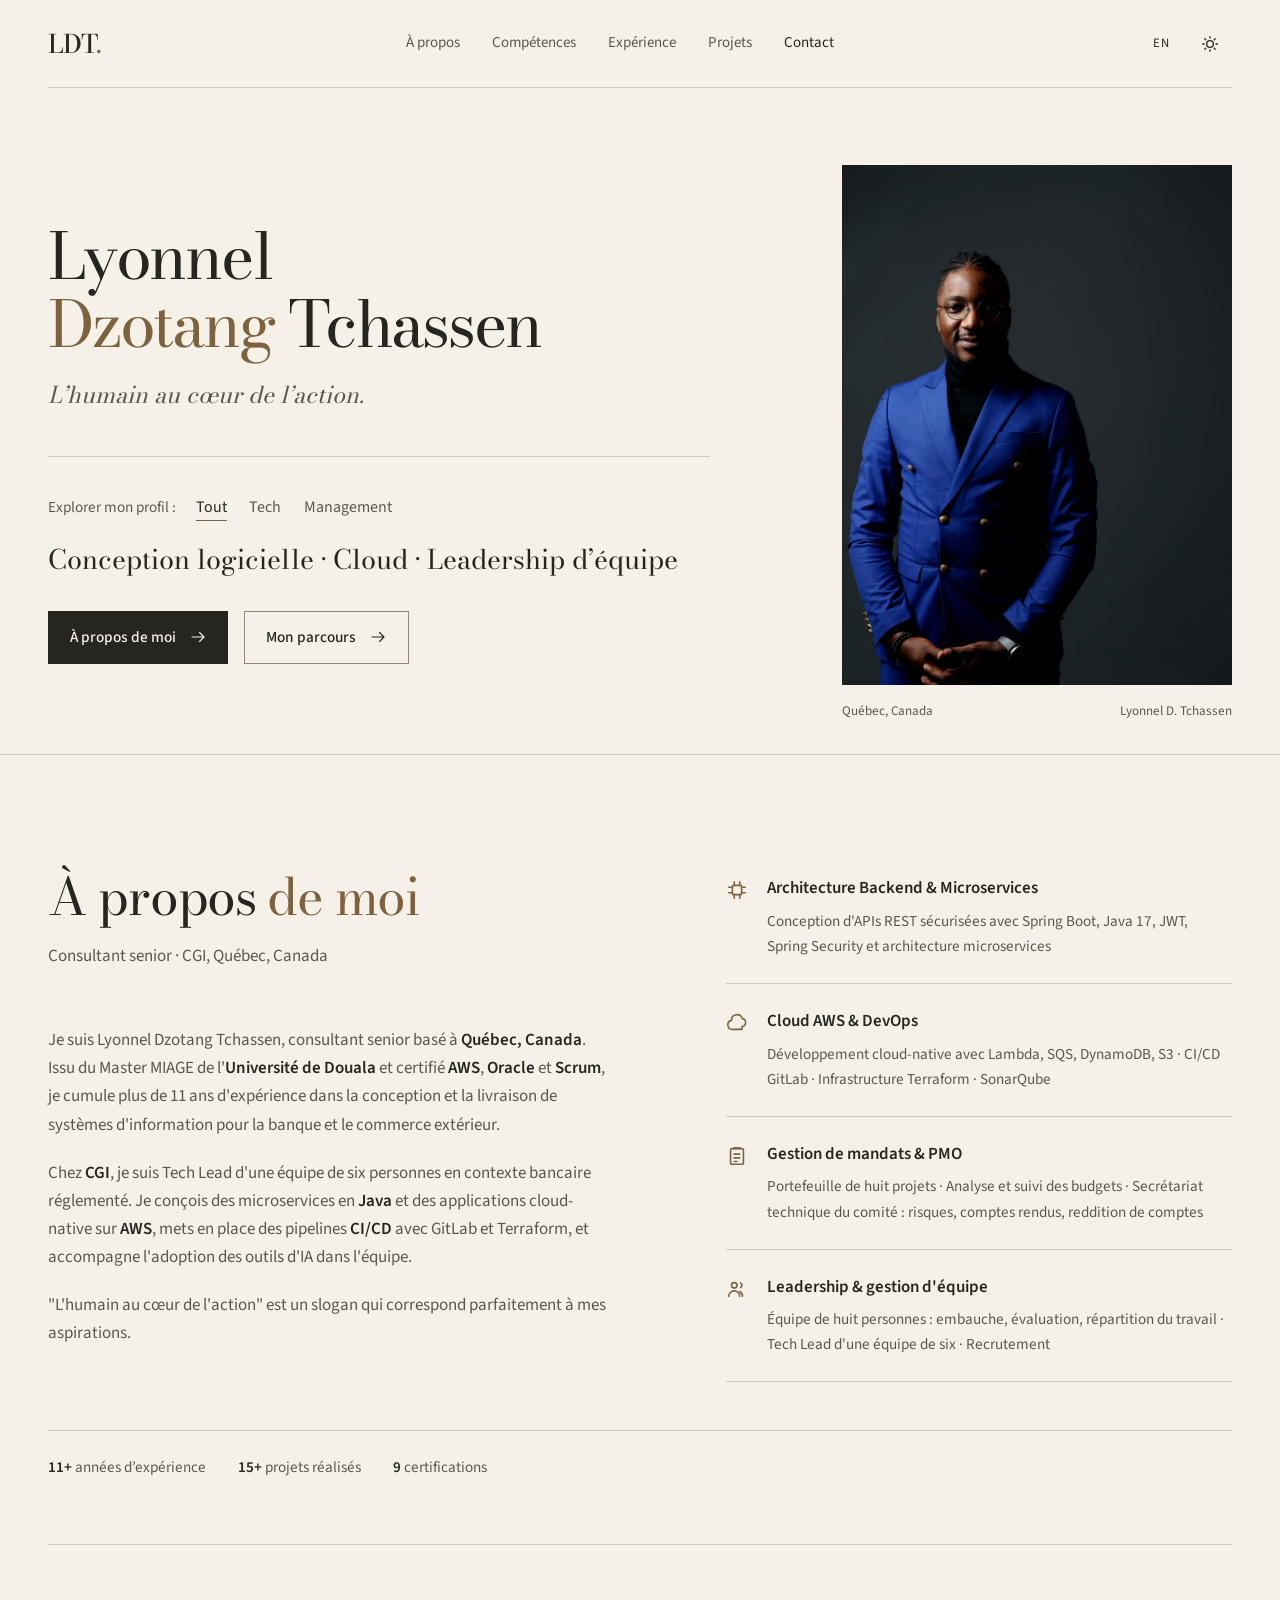
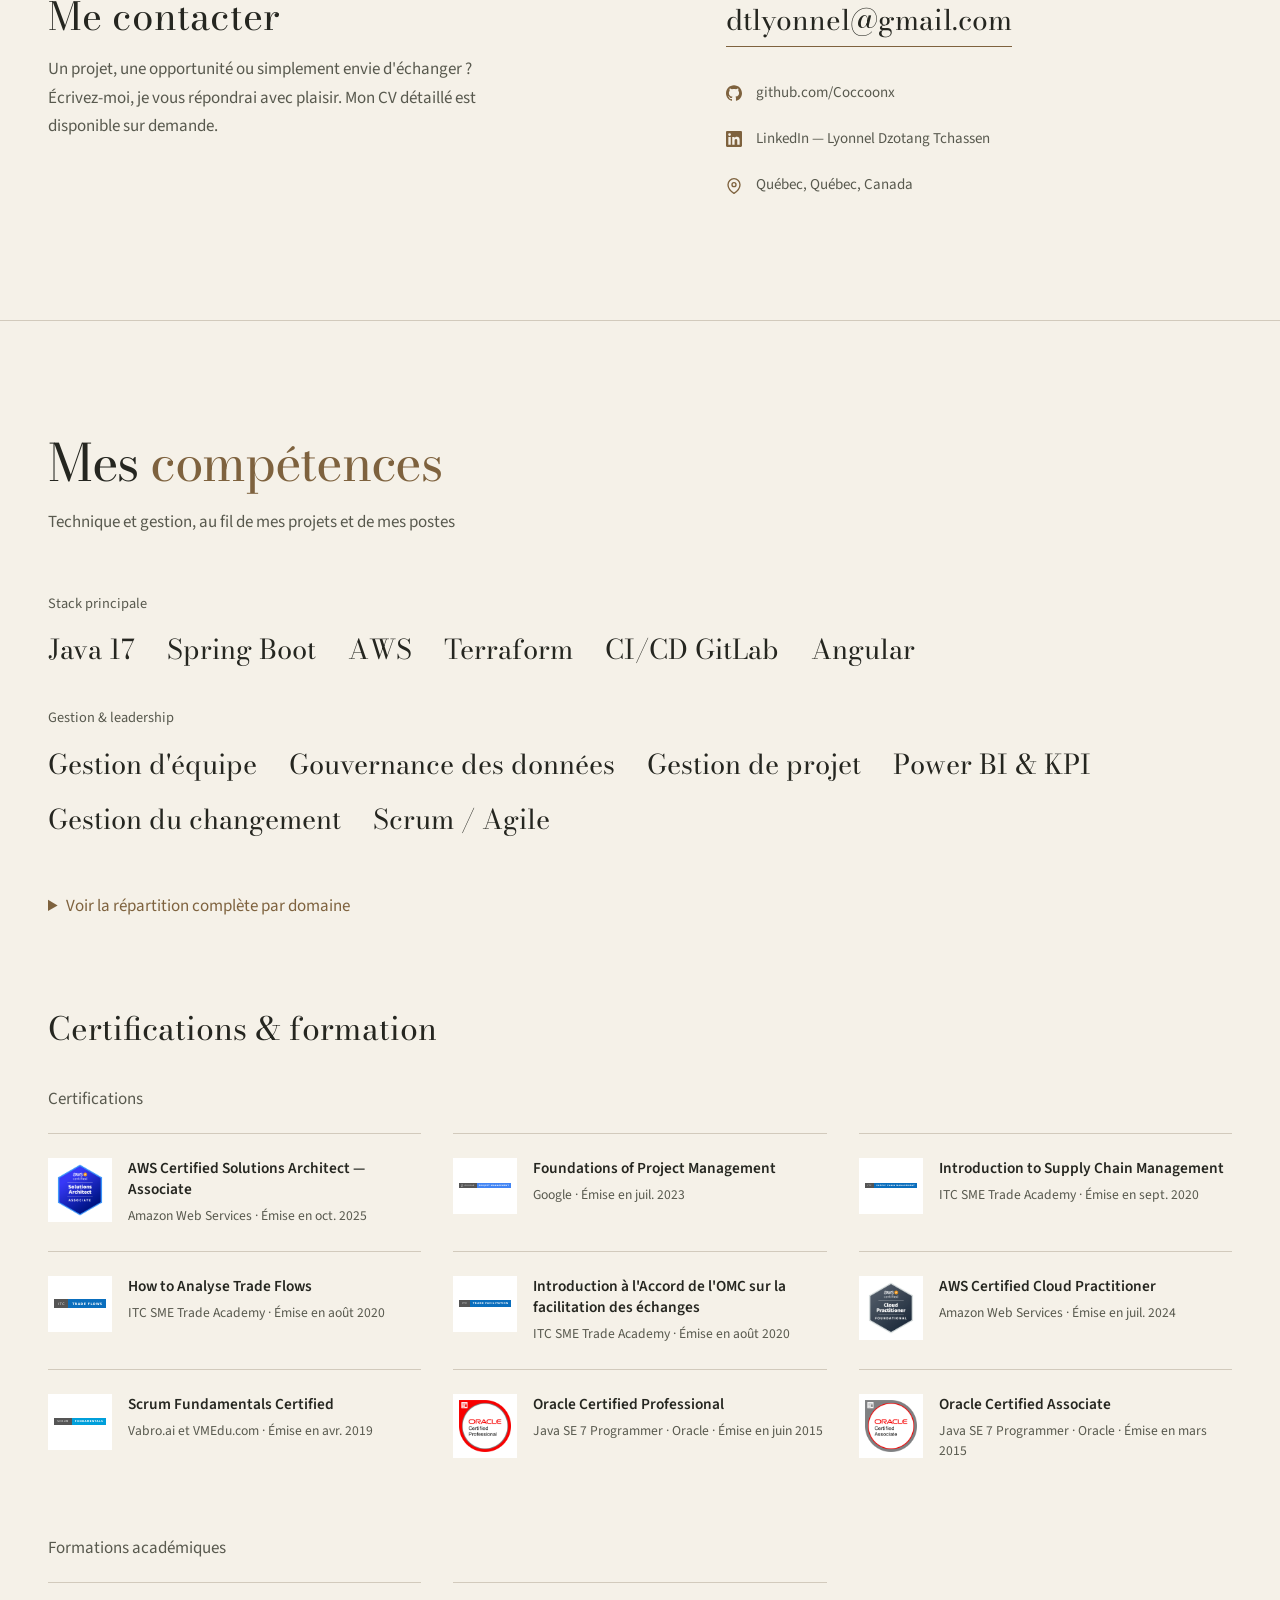
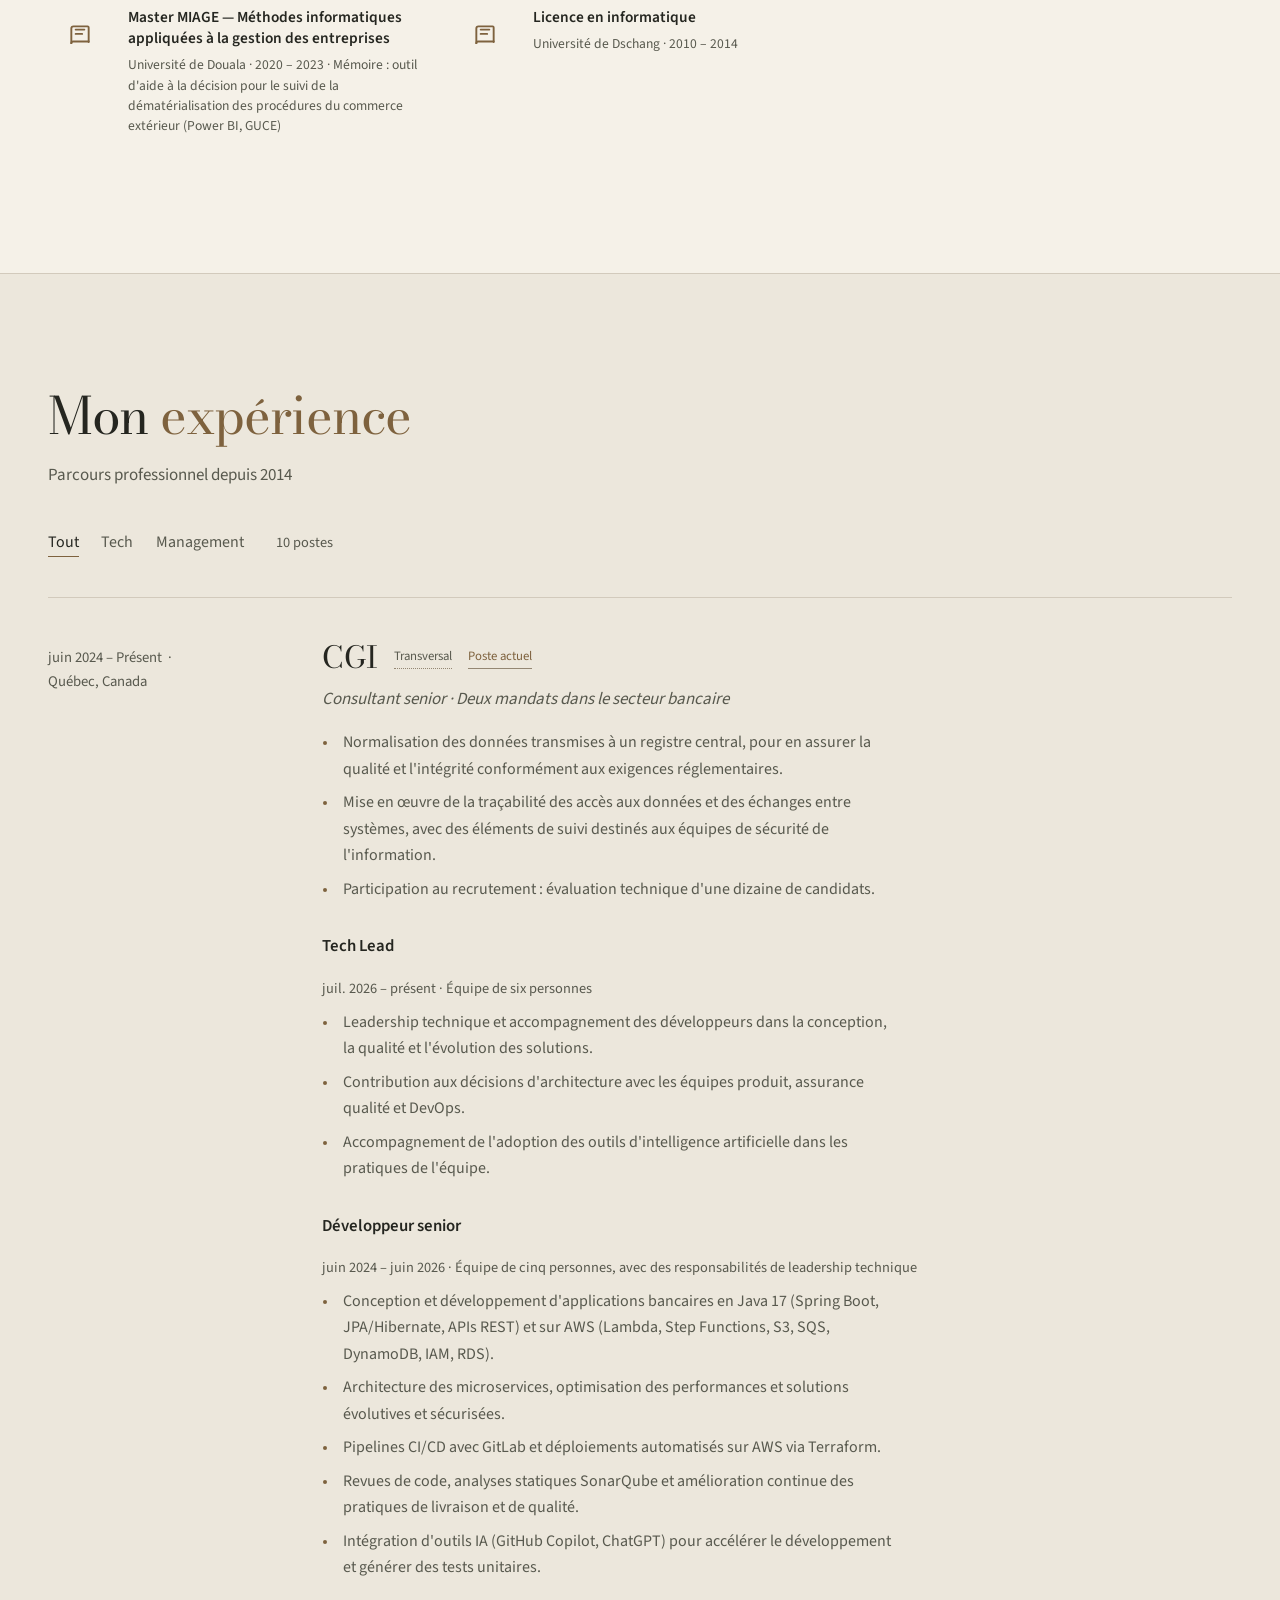
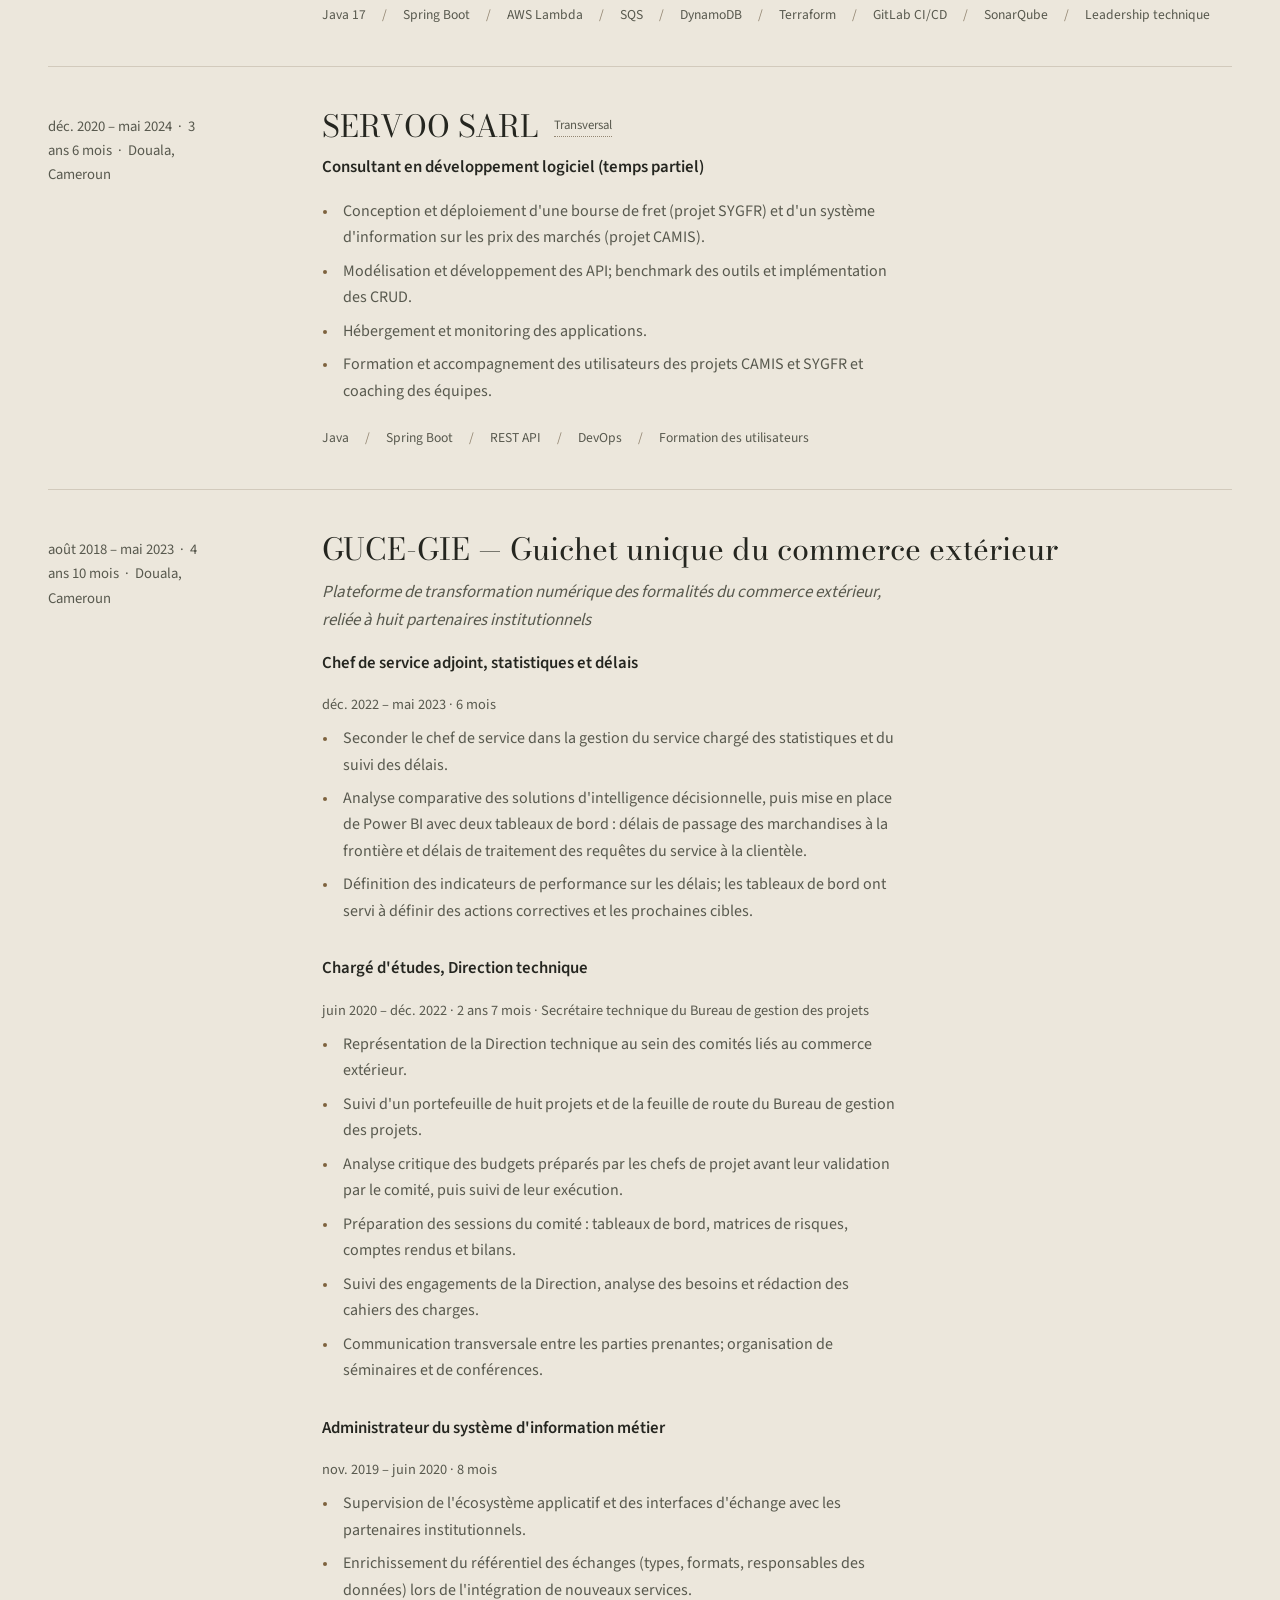
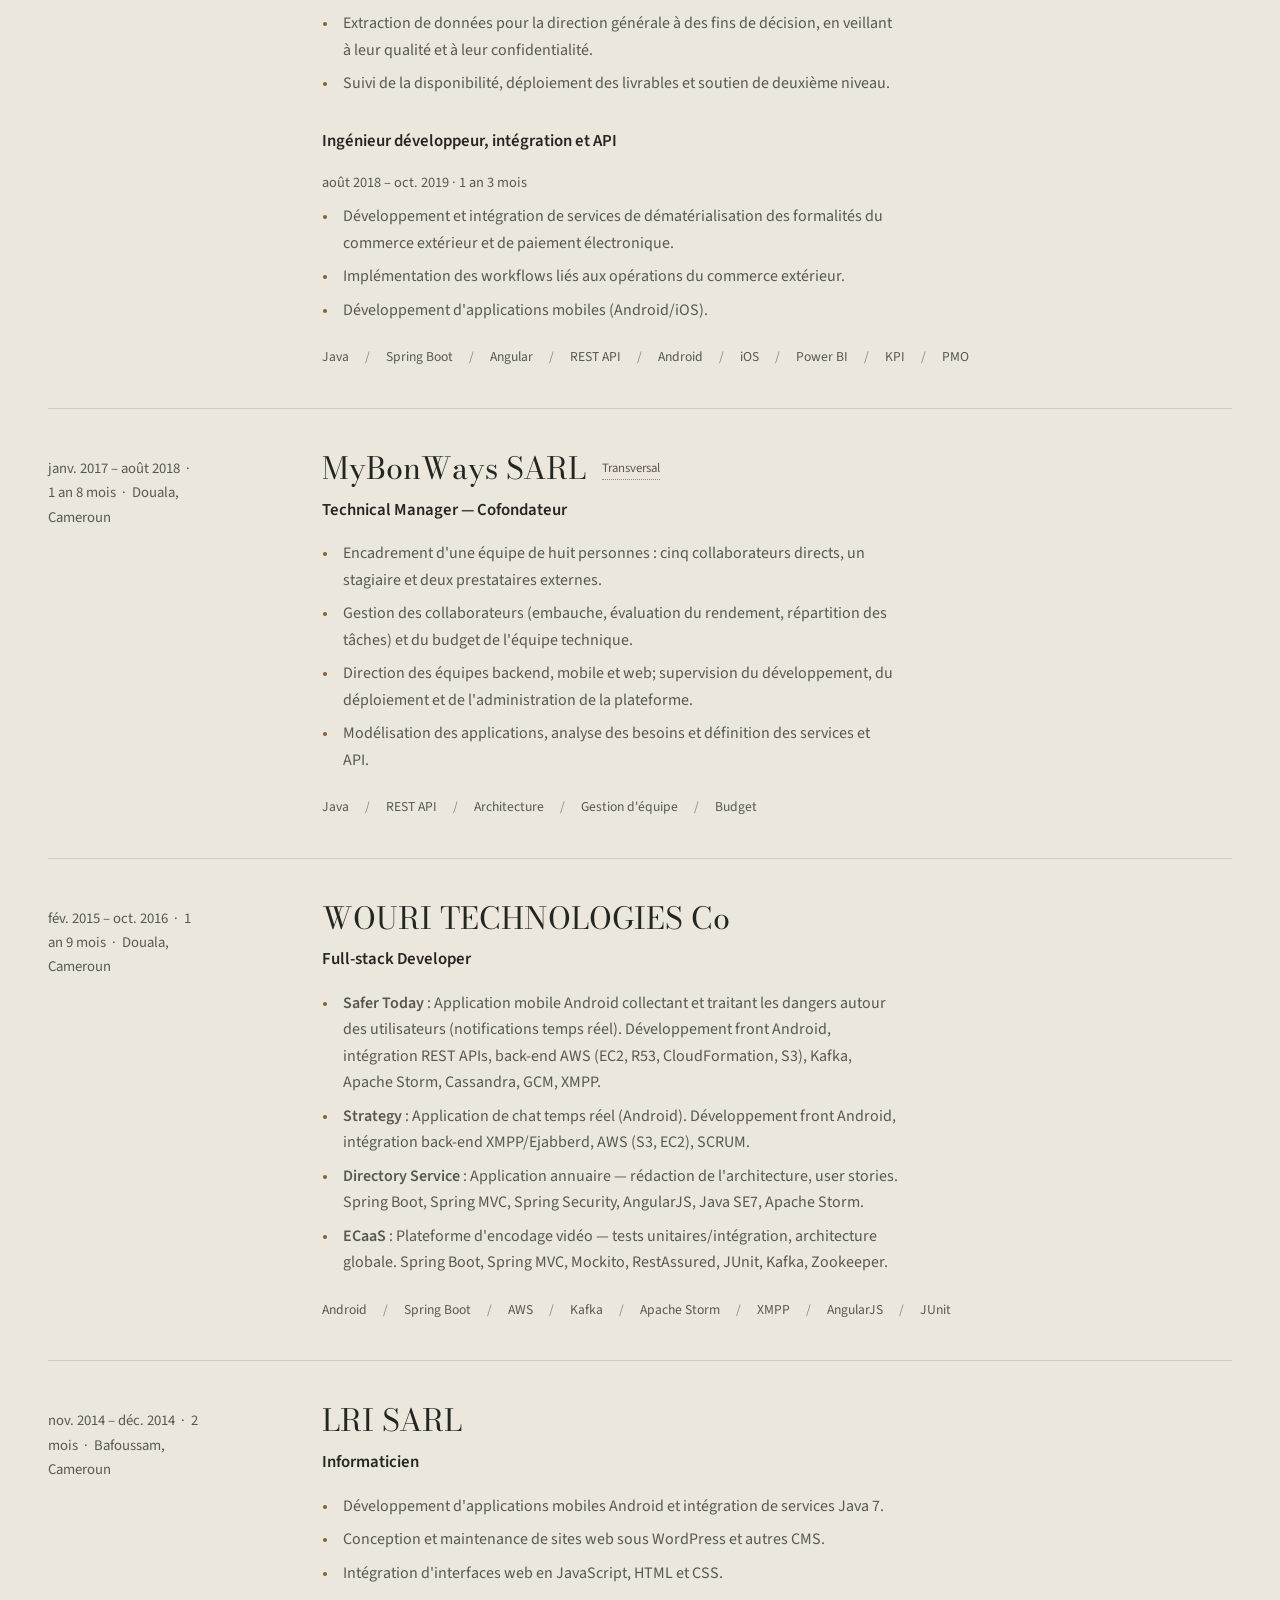
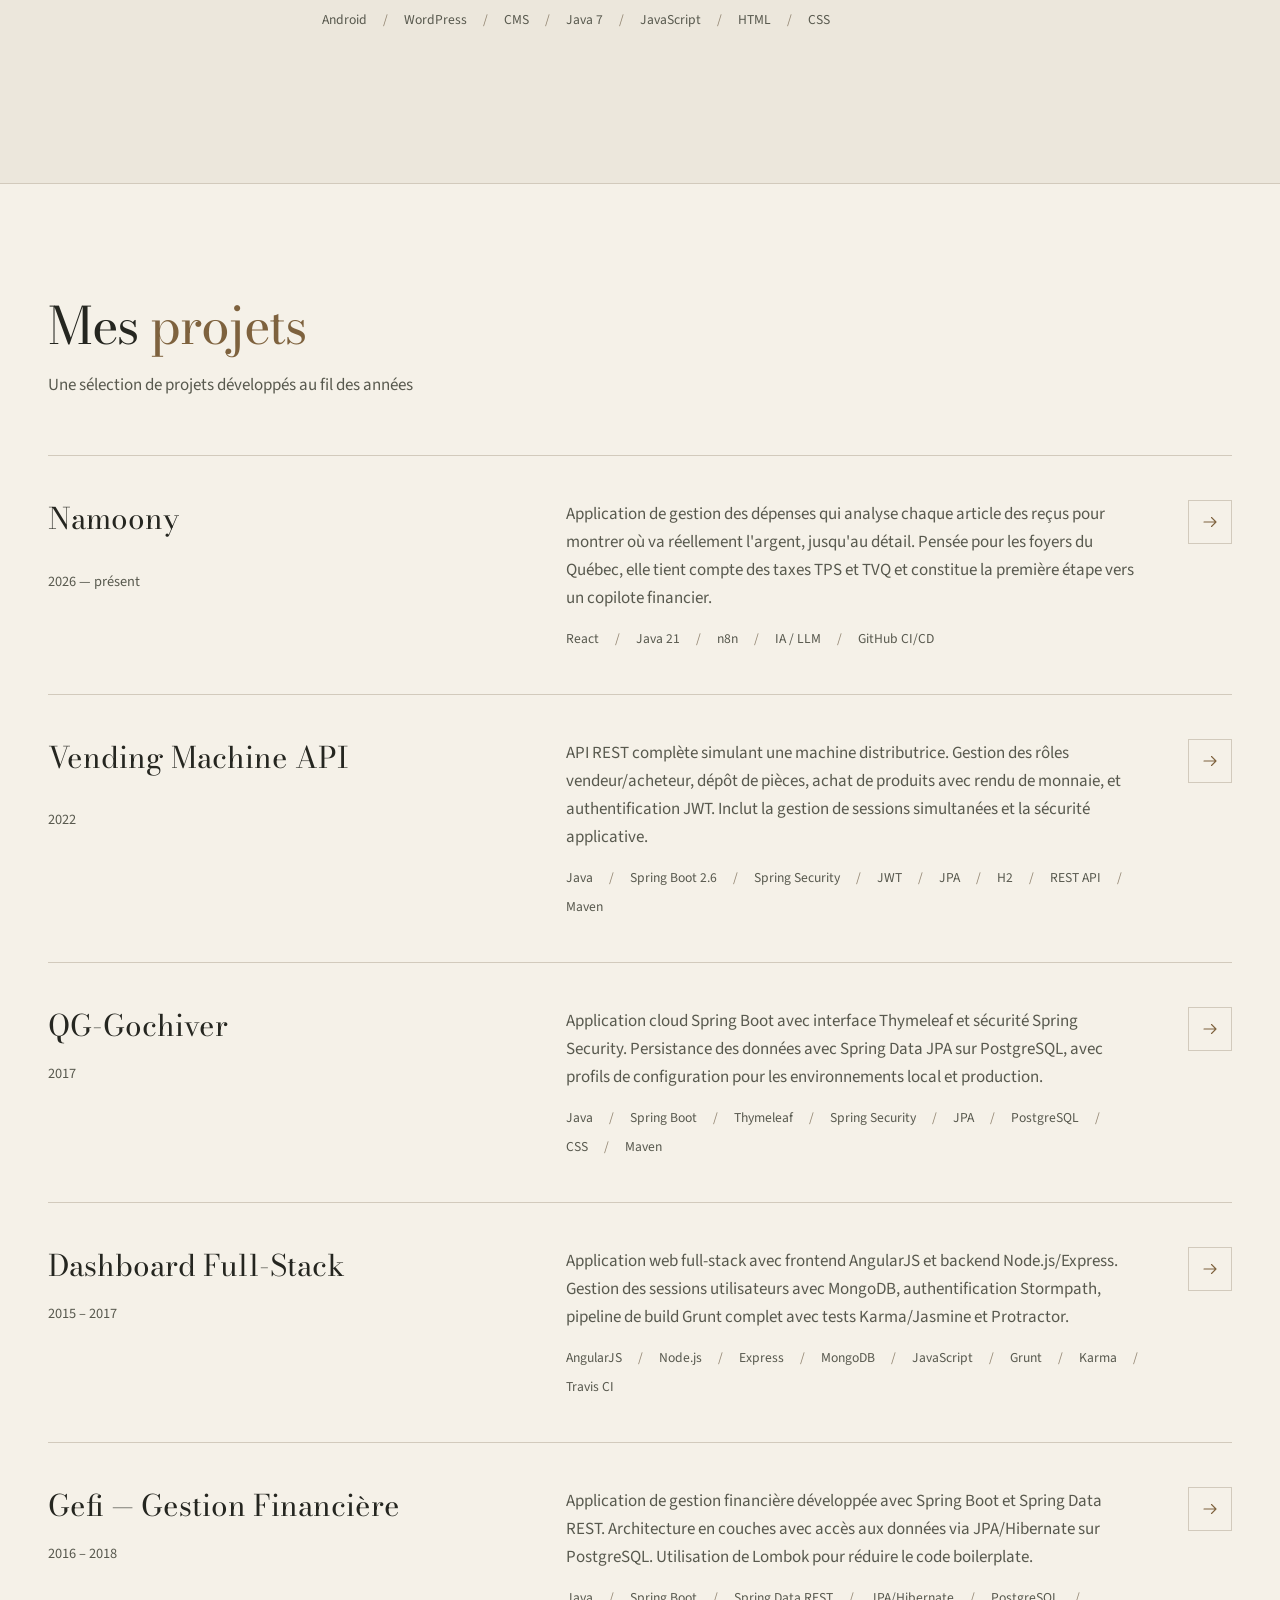
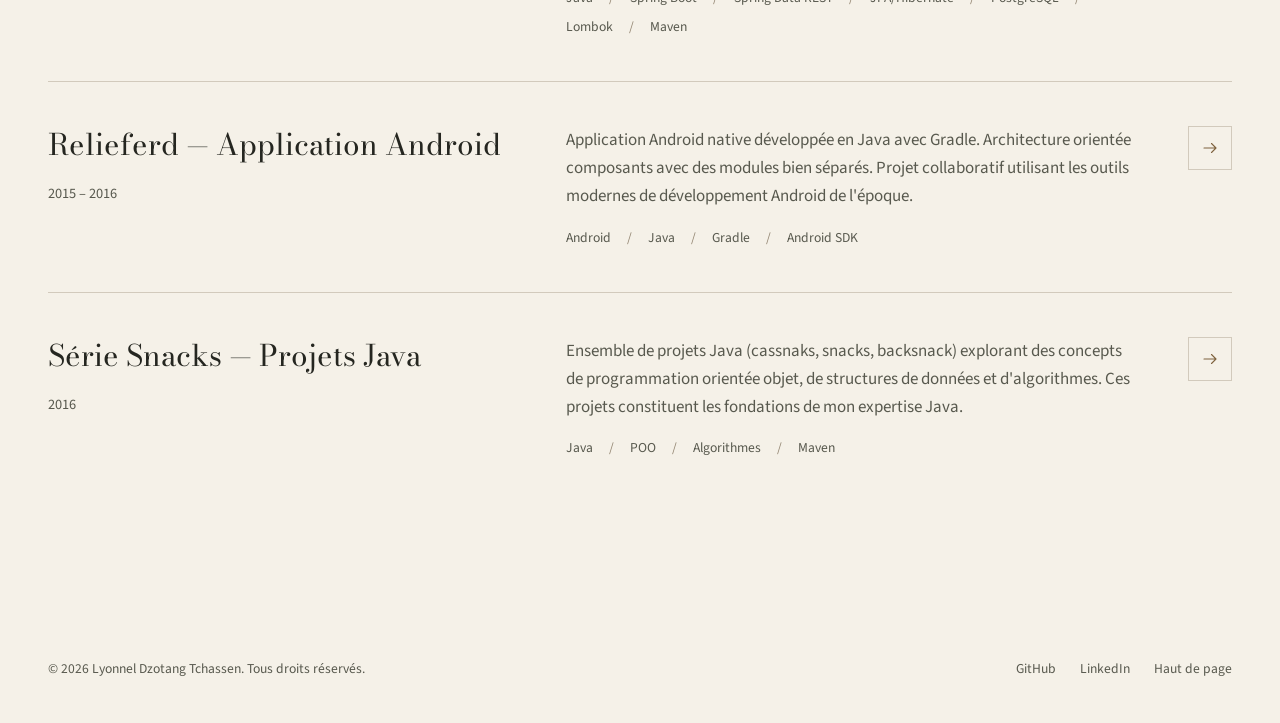
==== commit 3cf63923: "Remove budget amount and user counts from public content Co-Authored-By: Claude Opus 5.5 <noreply@an" ====
--- a/index.html
+++ b/index.html
@@ -125,7 +125,7 @@
             j'ai représenté la Direction technique en comités, assuré le secrétariat technique du Bureau de gestion
             des projets (huit projets) et mis en place <strong>Power BI</strong> pour le pilotage. Chez <strong>CGI</strong>,
             je contribue à la normalisation et à la traçabilité des données bancaires. J'ai encadré des équipes
-            jusqu'à huit personnes et accompagné 35 utilisateurs dans l'adoption de nouveaux systèmes.
+            jusqu'à huit personnes et accompagné les utilisateurs dans l'adoption de nouveaux systèmes.
           </p>
           <p>
             "L'humain au cœur de l'action" est un slogan qui correspond parfaitement à mes aspirations.
@@ -185,7 +185,7 @@
             <svg class="icon" viewBox="0 0 24 24" fill="none" stroke="currentColor" stroke-width="1.75" stroke-linecap="round" stroke-linejoin="round" aria-hidden="true"><path d="M20 12a8 8 0 0 1-14 5.3M4 12a8 8 0 0 1 14-5.3"/><path d="M18 3v4h-4M6 21v-4h4"/></svg>
             <div>
               <h3>Conduite du changement</h3>
-              <p>35 utilisateurs formés et accompagnés (CAMIS, SYGFR) · Adoption des outils d'IA en équipe</p>
+              <p>Formation et accompagnement des utilisateurs (CAMIS, SYGFR) · Adoption des outils d'IA en équipe</p>
             </div>
           </div>
         </div>
@@ -593,7 +593,7 @@
               <li>Conception et déploiement d'une bourse de fret (projet SYGFR) et d'un système d'information sur les prix des marchés (projet CAMIS).</li>
               <li>Modélisation et développement des API; benchmark des outils et implémentation des CRUD.</li>
               <li>Hébergement et monitoring des applications.</li>
-              <li>Formation et accompagnement de 35 utilisateurs (20 au projet CAMIS, 15 au projet SYGFR) et coaching des équipes.</li>
+              <li>Formation et accompagnement des utilisateurs des projets CAMIS et SYGFR et coaching des équipes.</li>
             </ul>
             <div class="timeline-tech">
               <span class="tag">Java</span><span class="tag">Spring Boot</span><span class="tag">REST API</span><span class="tag">DevOps</span><span class="tag">Formation des utilisateurs</span>
@@ -623,7 +623,7 @@
               <p class="timeline-sub-period">juin 2020 – déc. 2022 · 2 ans 7 mois · Secrétaire technique du Bureau de gestion des projets</p>
               <ul class="timeline-tasks">
                 <li>Représentation de la Direction technique au sein des comités liés au commerce extérieur.</li>
-                <li>Suivi d'un portefeuille de huit projets (budgets d'environ 250 millions de francs CFA) et de la feuille de route du Bureau de gestion des projets.</li>
+                <li>Suivi d'un portefeuille de huit projets et de la feuille de route du Bureau de gestion des projets.</li>
                 <li>Analyse critique des budgets préparés par les chefs de projet avant leur validation par le comité, puis suivi de leur exécution.</li>
                 <li>Préparation des sessions du comité : tableaux de bord, matrices de risques, comptes rendus et bilans.</li>
                 <li>Suivi des engagements de la Direction, analyse des besoins et rédaction des cahiers des charges.</li>
